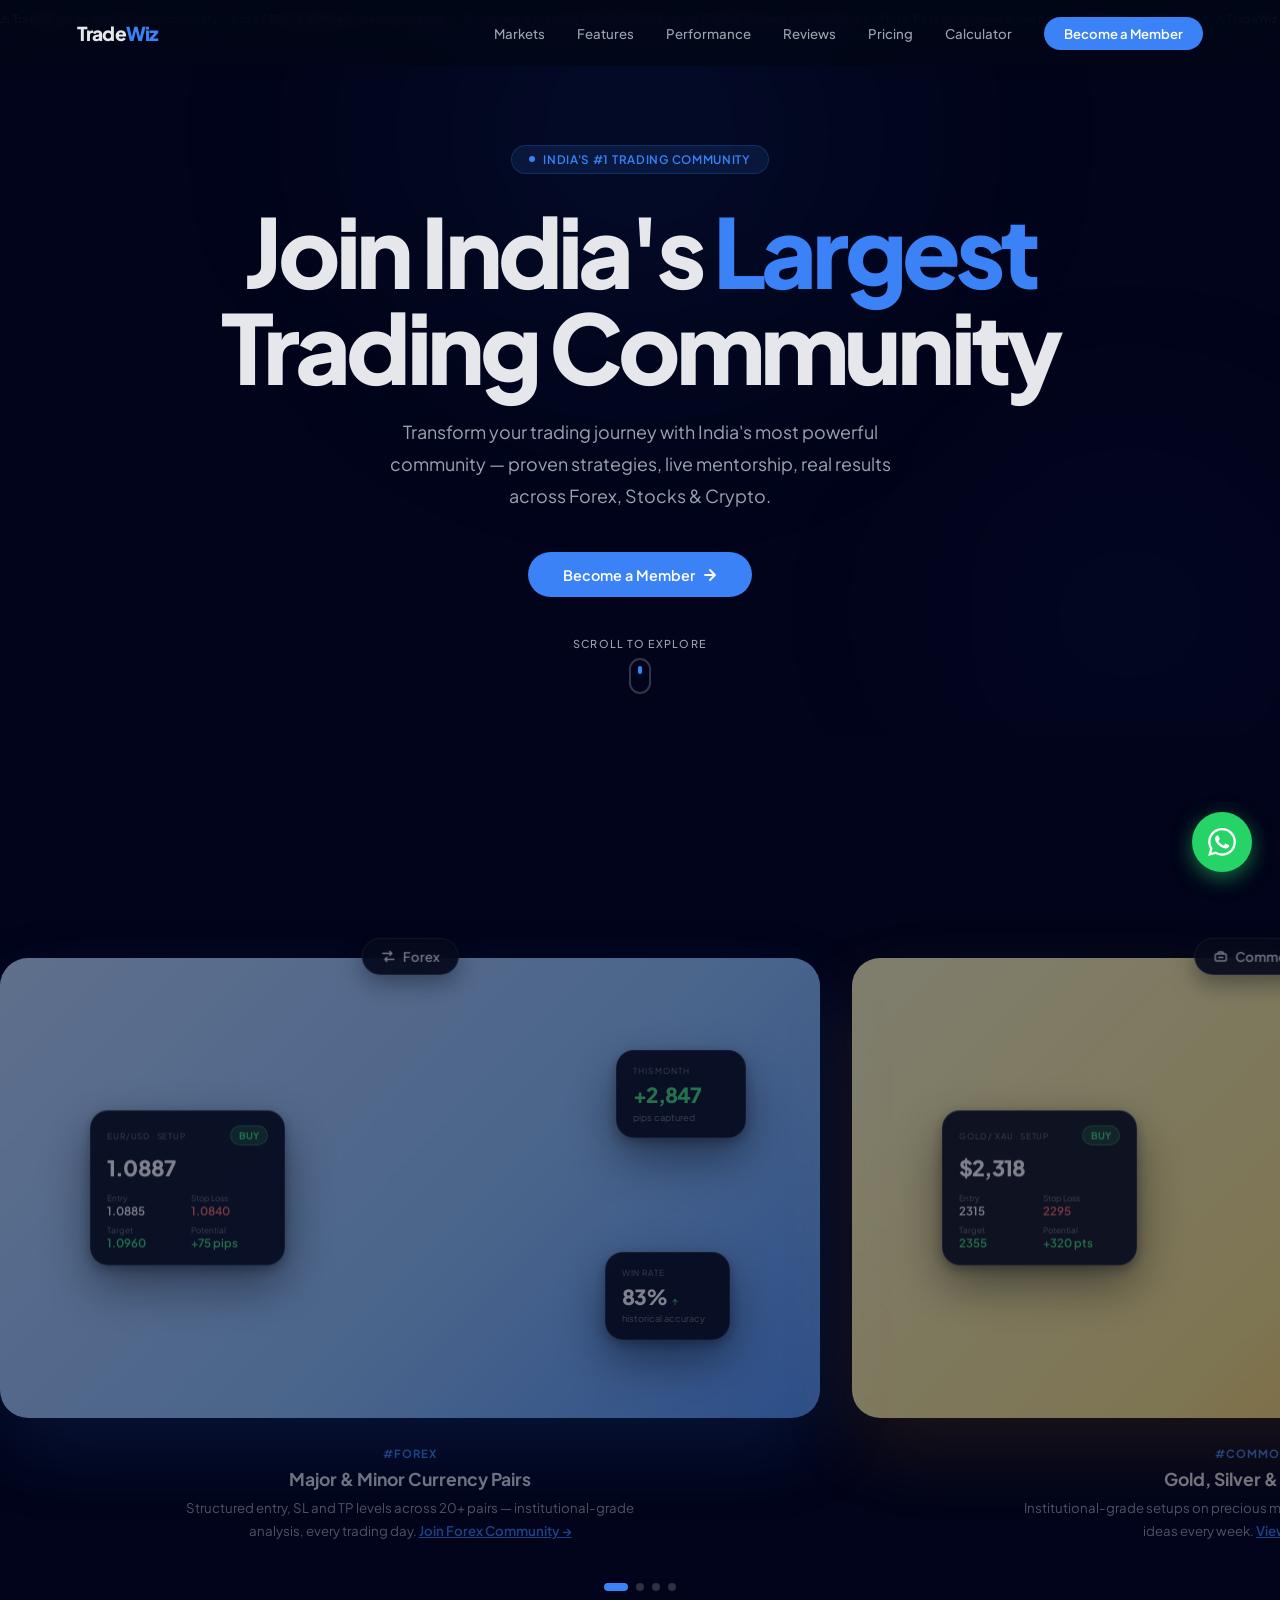
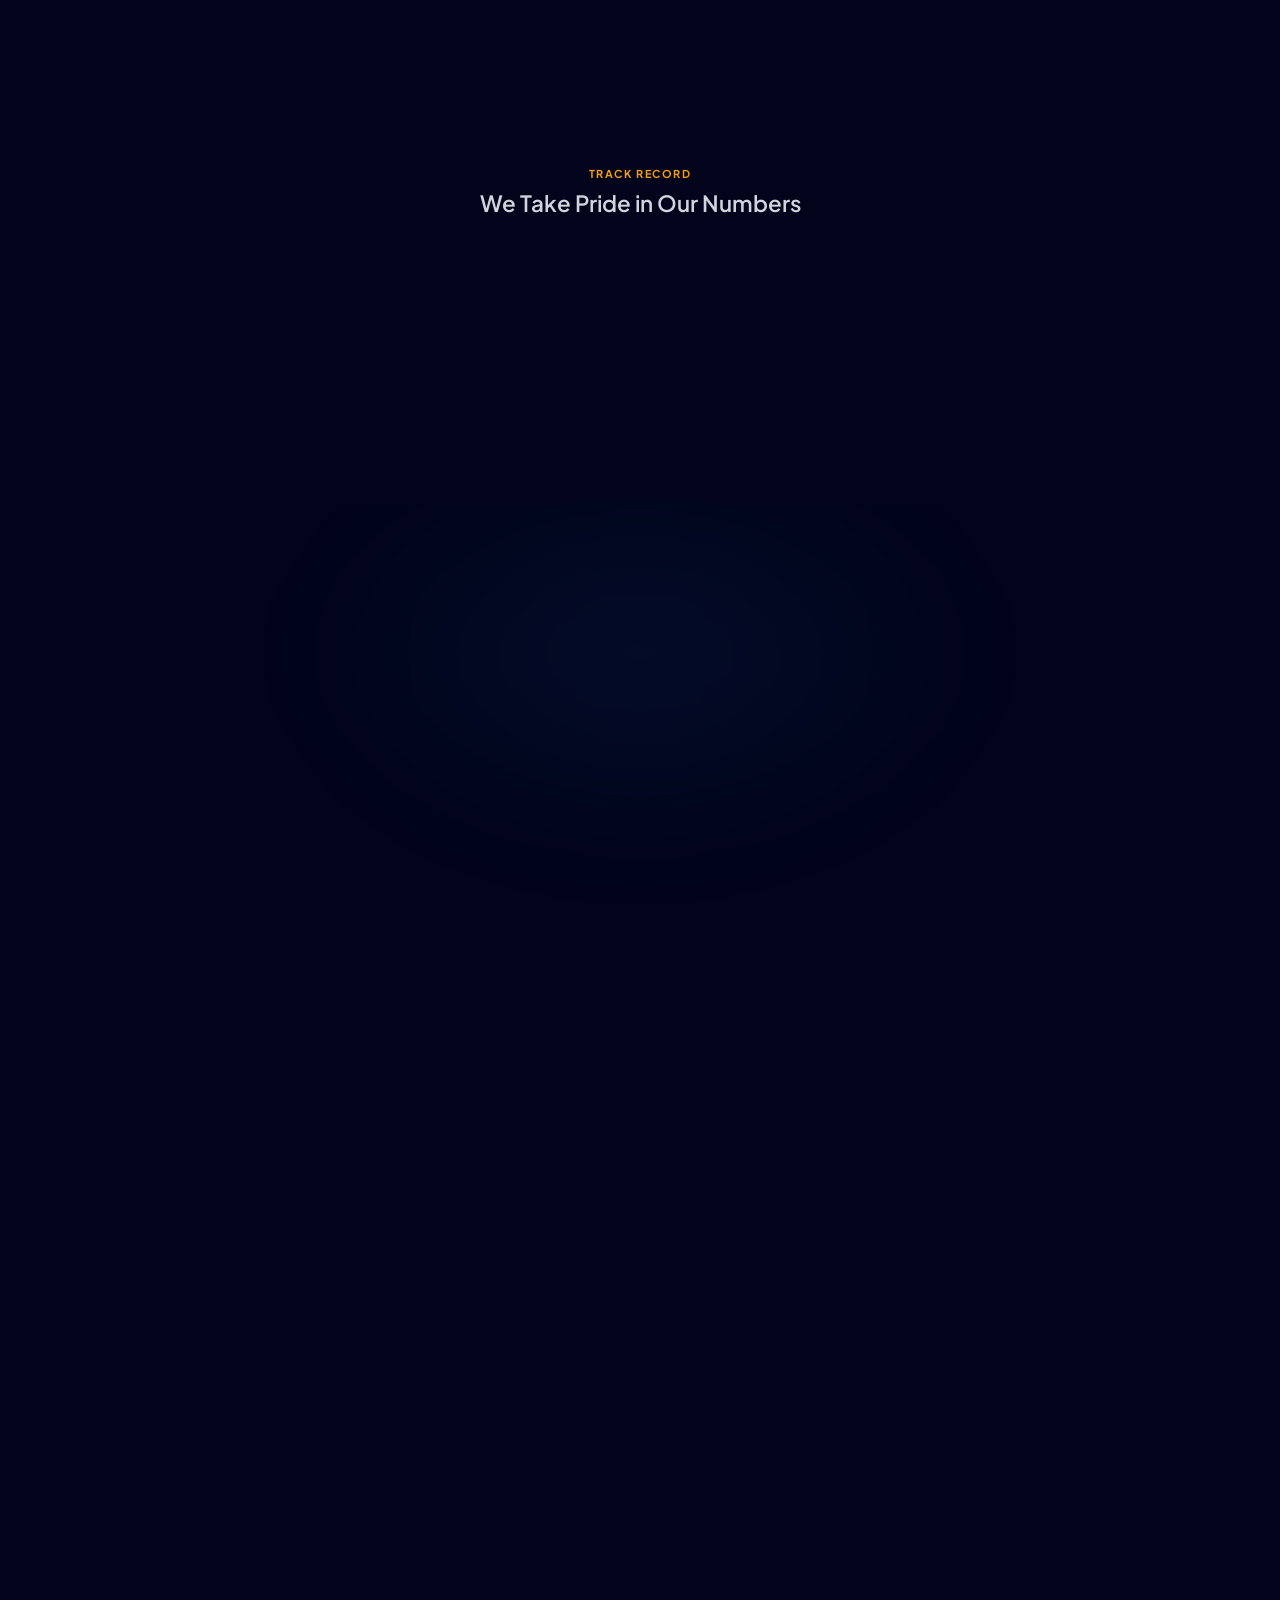
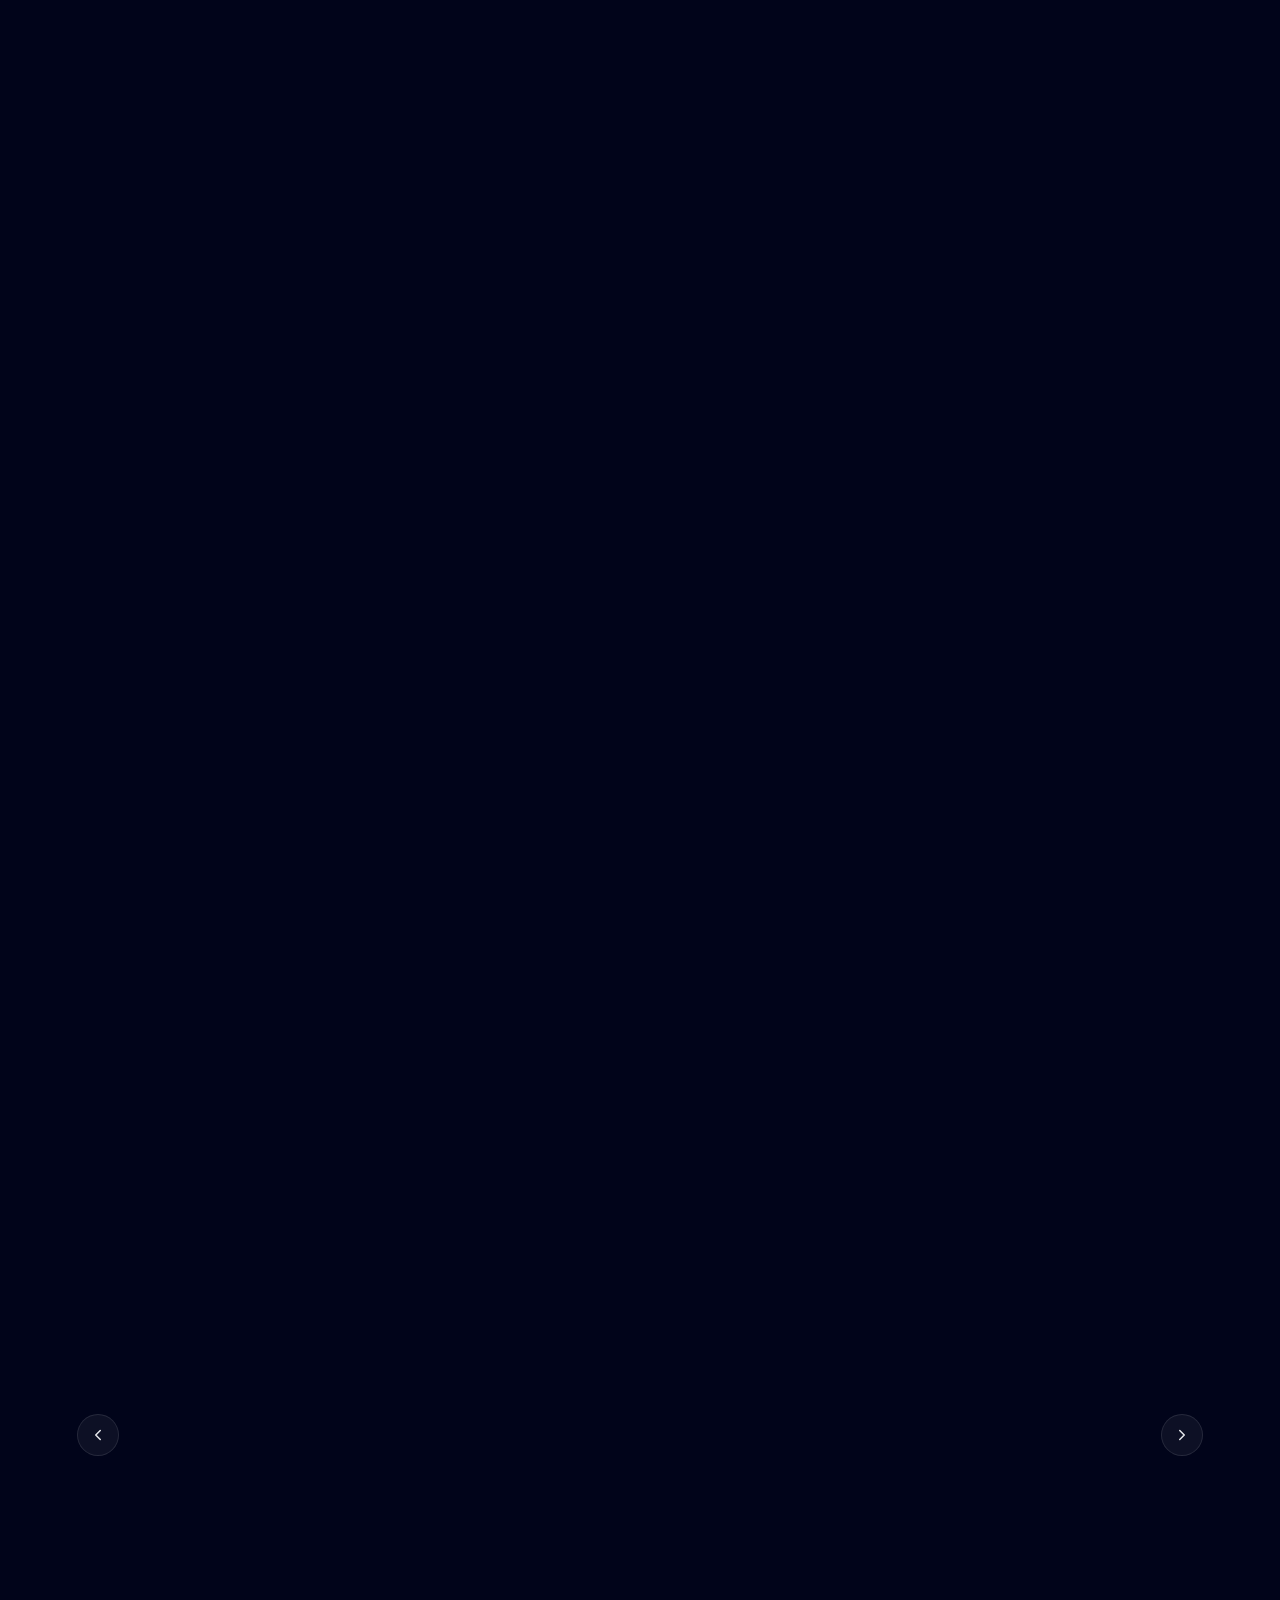
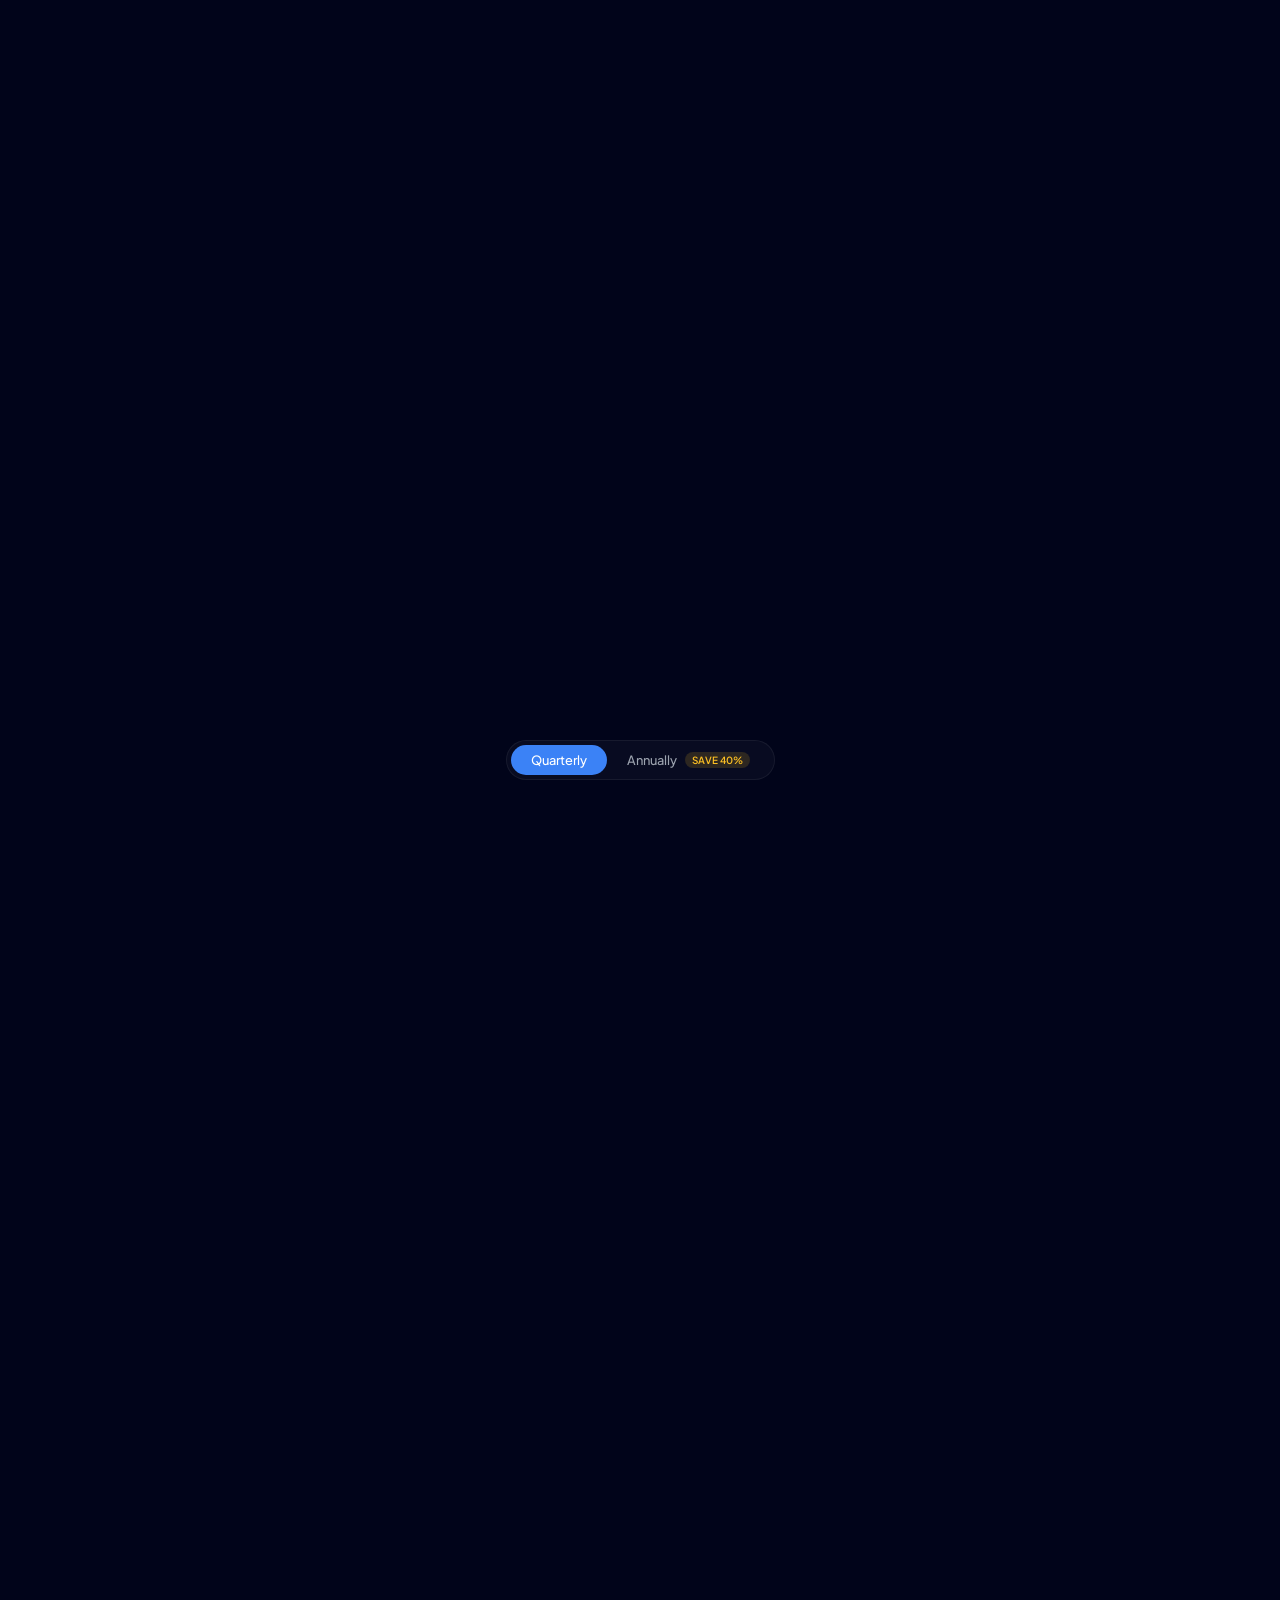
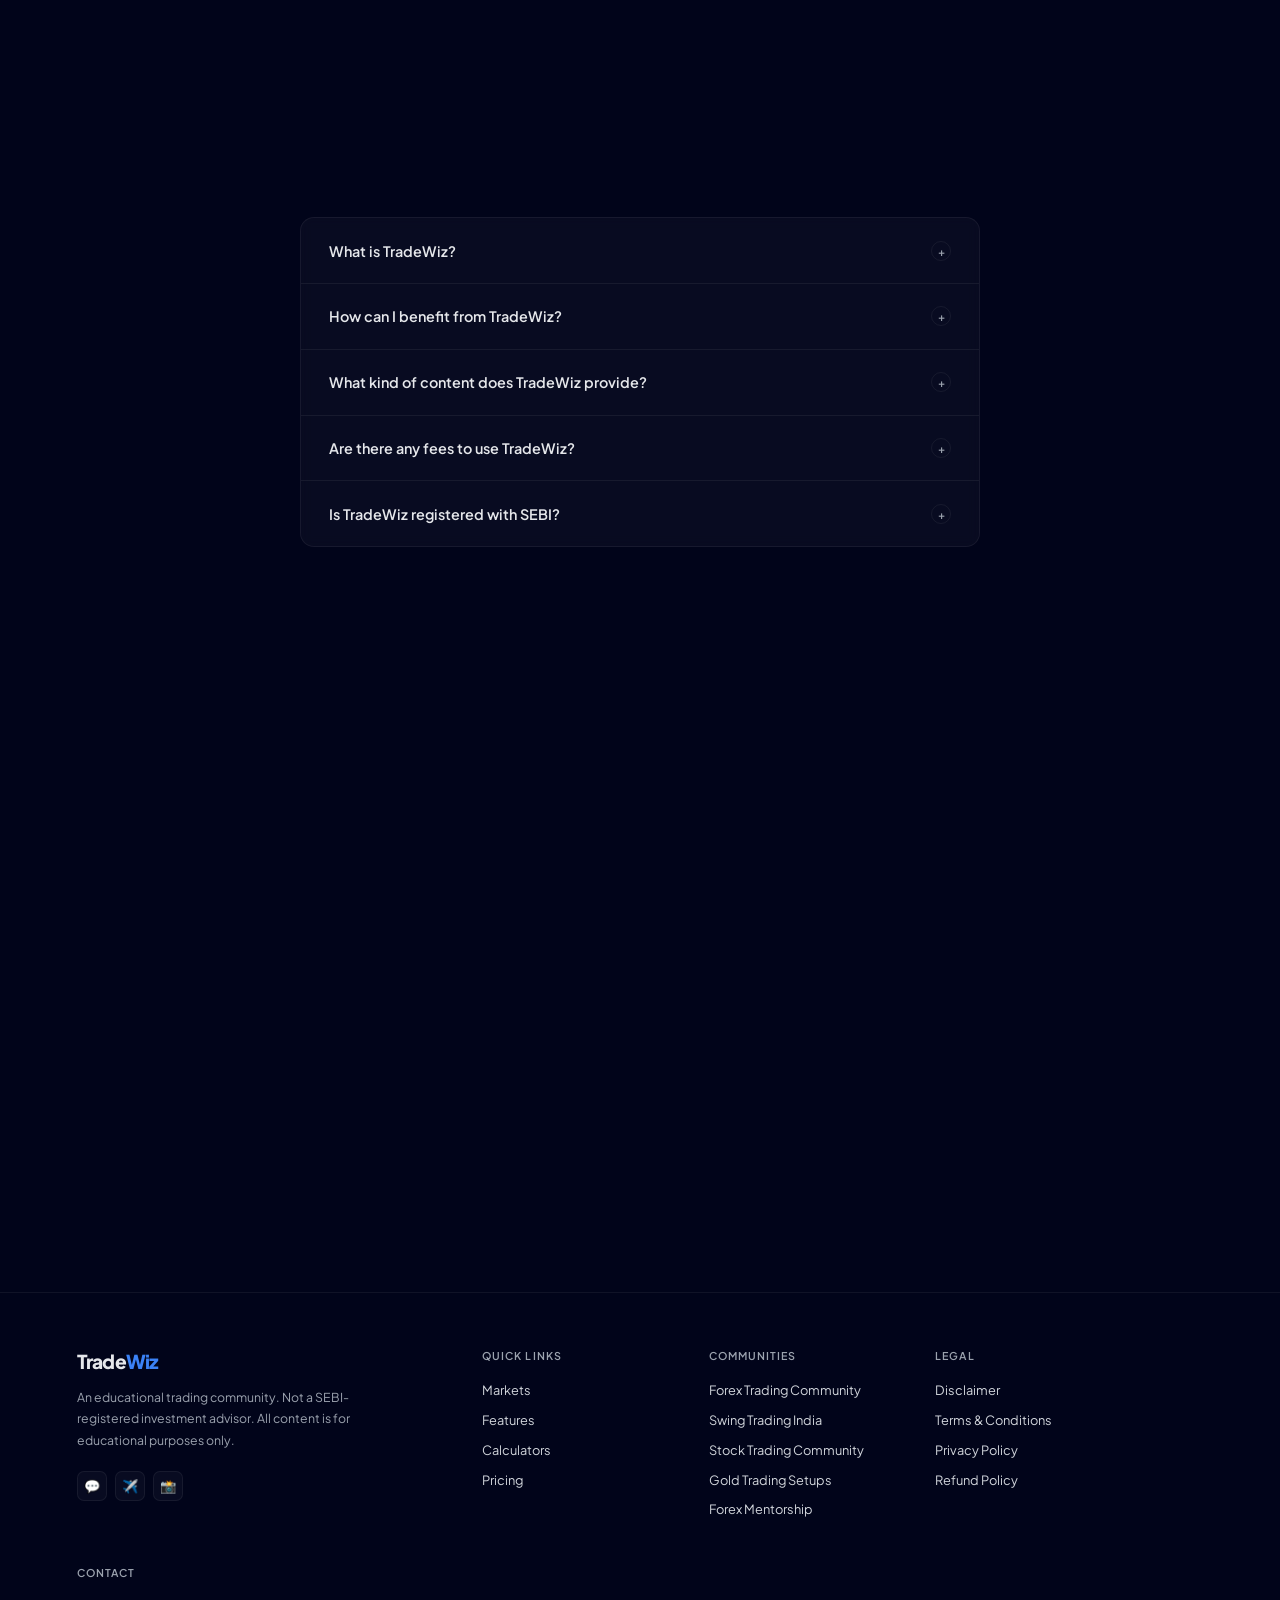
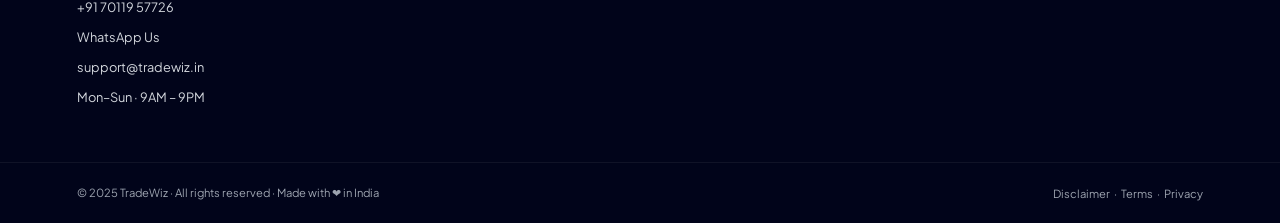
==== index.html @ 71be193e "refactor: modularize CSS/JS assets & implement SEO/GEO AI indexing updates" ====
<!DOCTYPE html>
<html lang="en">

<head>
  <meta charset="UTF-8">
  <link rel="icon" type="image/png" href="/favicon.png">
  <link rel="apple-touch-icon" href="/favicon.png">
  <meta name="viewport" content="width=device-width, initial-scale=1.0">
  <title>TradeWiz | India's Largest Trading Community</title>
  <meta name="description" content="Join 20,000+ traders on TradeWiz — India's #1 educational trading community. Daily setups, live streams & verified performance reports. Start today.">
  <meta name="keywords" content="TradeWiz, India trading community, forex trading India, stock trading community, crypto trading India, trade ideas, live trading sessions, trading mentorship, algo trading India">
  <meta name="robots" content="index, follow">
  <link rel="canonical" href="https://tradewiz.in/">

  <!-- Open Graph / Facebook -->
  <meta property="og:type" content="website">
  <meta property="og:site_name" content="TradeWiz">
  <meta property="og:title" content="TradeWiz | India's Largest Trading Community">
  <meta property="og:description" content="TradeWiz — India's #1 trading community. 20,000+ traders learning Stocks, Forex & Crypto. Daily trade ideas, live sessions & expert mentorship.">
  <meta property="og:image" content="https://tradewiz.in/og-image.png">
  <meta property="og:image:width" content="1200">
  <meta property="og:image:height" content="630">
  <meta property="og:url" content="https://tradewiz.in/">

  <!-- Twitter -->
  <meta name="twitter:card" content="summary_large_image">
  <meta name="twitter:site" content="@tradewiz_in">
  <meta name="twitter:title" content="TradeWiz | India's Largest Trading Community">
  <meta name="twitter:description" content="TradeWiz — India's #1 trading community. 20,000+ traders learning Stocks, Forex & Crypto. Daily trade ideas, live sessions & expert mentorship.">
  <meta name="twitter:image" content="https://tradewiz.in/og-image.png">
  <link rel="preconnect" href="https://fonts.googleapis.com">
  <link href="https://fonts.googleapis.com/css2?family=Plus+Jakarta+Sans:wght@300;400;500;600;700;800&display=swap"
    rel="stylesheet">
  <link rel="stylesheet" href="assets/css/main.css">
  
  <!-- WebSite Schema with Sitelinks Searchbox -->
  <script type="application/ld+json">
  {
    "@context": "https://schema.org",
    "@type": "WebSite",
    "name": "TradeWiz",
    "url": "https://tradewiz.in",
    "description": "India's #1 trading community. 20,000+ traders learning Stocks, Forex & Crypto.",
    "potentialAction": {
      "@type": "SearchAction",
      "target": {
        "@type": "EntryPoint",
        "urlTemplate": "https://tradewiz.in/?q={search_term_string}"
      },
      "query-input": "required name=search_term_string"
    }
  }
  </script>

  <!-- Organization Schema -->
  <script type="application/ld+json">
  {
    "@context": "https://schema.org",
    "@type": "Organization",
    "name": "TradeWiz",
    "url": "https://tradewiz.in",
    "logo": "https://tradewiz.in/favicon.png",
    "description": "India's #1 educational trading community with 20,000+ active traders across Stocks, Forex, and Crypto markets.",
    "foundingDate": "2022",
    "areaServed": "IN",
    "contactPoint": {
      "@type": "ContactPoint",
      "contactType": "customer support",
      "availableLanguage": ["English", "Hindi"],
      "url": "https://wa.me/917011957726"
    },
    "sameAs": [
      "https://instagram.com/tradewiz_in",
      "https://t.me/tradewiz",
      "https://youtube.com/@tradewiz"
    ]
  }
  </script>

  <!-- FAQ Schema -->
  <script type="application/ld+json">
  {
    "@context": "https://schema.org",
    "@type": "FAQPage",
    "mainEntity": [{
      "@type": "Question",
      "name": "What is TradeWiz?",
      "acceptedAnswer": {
        "@type": "Answer",
        "text": "TradeWiz is India's #1 educational trading community with 20,000+ active traders across Stocks, Forex, and Crypto markets. We are not a SEBI-registered investment advisor — all content is purely educational."
      }
    }, {
      "@type": "Question",
      "name": "How can I benefit from TradeWiz?",
      "acceptedAnswer": {
        "@type": "Answer",
        "text": "You get daily trade ideas, weekly market reviews, monthly webinars, live Q&A sessions, risk management training, and a community of thousands of traders to learn from and collaborate with."
      }
    }, {
      "@type": "Question",
      "name": "What kind of content does TradeWiz provide?",
      "acceptedAnswer": {
        "@type": "Answer",
        "text": "We provide trade ideas with detailed entry/exit levels, video lessons, chart analysis, scanning techniques, curated watchlists, live monthly Q&As, and transparent monthly performance reports."
      }
    }, {
      "@type": "Question",
      "name": "Are there any fees to use TradeWiz?",
      "acceptedAnswer": {
        "@type": "Answer",
        "text": "Yes, TradeWiz is a paid membership. Plans start at ₹4,999/quarter for Stocks, ₹6,499/quarter for Forex, and ₹9,999/quarter for Crypto. Annual plans offer up to 40% savings."
      }
    }, {
      "@type": "Question",
      "name": "Is TradeWiz registered with SEBI?",
      "acceptedAnswer": {
        "@type": "Answer",
        "text": "No. TradeWiz is purely an educational trading community. We do not provide investment advice. All trade ideas are for learning and educational purposes only. Please consult a registered financial advisor before investing."
      }
    }]
  }
  </script>
</head>

<body>

  <!-- TICKER -->
  <div class="ticker">
    <span class="ticker-inner">⚠ TradeWiz is an educational community — not a SEBI-registered investment advisor. All
      content is for educational purposes only. Trading involves substantial risk of loss. Past performance does not
      guarantee future results. &nbsp;&nbsp;&nbsp;&nbsp; ⚠ TradeWiz is an educational community — not a SEBI-registered
      investment advisor. All content is for educational purposes only. &nbsp;&nbsp;&nbsp;&nbsp;</span>
  </div>

  <!-- NAV -->
  <nav id="mainNav">
    <a href="/" class="nav-logo">Trade<span>Wiz</span></a>
    <ul class="nav-links">
      <li><a href="#we-trade">Markets</a></li>
      <li><a href="#features">Features</a></li>
      <li><a href="#performance">Performance</a></li>
      <li><a href="#testimonials">Reviews</a></li>
      <li><a href="#pricing">Pricing</a></li>
      <li><a href="/calculator">Calculator</a></li>
      <li><a href="#pricing" class="nav-cta">Become a Member</a></li>
    </ul>
    <button class="nav-hamburger" id="hamburger" aria-label="Menu">
      <span></span><span></span><span></span>
    </button>
  </nav>

  <!-- MOBILE OVERLAY NAV -->
  <div class="mobile-nav" id="mobileNav">
    <a href="#we-trade">Markets</a>
    <a href="#features">Features</a>
    <a href="#performance">Performance</a>
    <a href="#testimonials">Reviews</a>
    <a href="#pricing">Pricing</a>
    <a href="/calculator">Calculator</a>
    <a href="#pricing" class="m-cta">Become a Member</a>
  </div>

  <!-- HERO -->
  <section id="hero">
    <div class="hero-grid"></div>
    <div class="hero-radial hr1"></div>
    <div class="hero-radial hr2"></div>
    <div class="hero-particles" id="heroParticles"></div>
    <div class="hero-chip"><span class="chip-dot"></span>India's #1 Trading Community</div>
    <h1 class="hero-title">Join India's <span class="blue">Largest</span><br>Trading Community</h1>
    <p class="hero-sub">Transform your trading journey with India's most powerful community — proven strategies, live
      mentorship, real results across Forex, Stocks &amp; Crypto.</p>
    <div class="hero-btns">
      <a href="#pricing" class="btn-p">Become a Member <svg width="14" height="14" viewBox="0 0 14 14" fill="none">
          <path d="M2 7h10M7 2l5 5-5 5" stroke="currentColor" stroke-width="1.8" stroke-linecap="round"
            stroke-linejoin="round" />
        </svg></a>
    </div>
    <div class="hero-scroll-hint">
      <span>Scroll to explore</span>
      <div class="hero-scroll-mouse">
        <div class="hero-scroll-dot"></div>
      </div>
    </div>
  </section>

  <!-- WE TRADE -->
  <section id="we-trade">
    <div class="wt-header rv">
      <h2 class="wt-title">We <span class="blue">Trade</span></h2>
      <p class="wt-sub">Covering all major global markets — structured setups, risk management, and live community
        support.</p>
    </div>
    <div class="wt-outer" id="wtOuter">
      <div class="wt-track" id="wtTrack">

        <!-- ── Forex ── -->
        <div class="wt-slide rv" id="wts0">
          <div class="wt-card wt-card-forex">
            <div class="wt-pill"><svg width="15" height="15" viewBox="0 0 15 15" fill="none">
                <path d="M2 4.5h9M9 2.5l2 2-2 2M13 10.5H4M6 8.5l-2 2 2 2" stroke="currentColor" stroke-width="1.5"
                  stroke-linecap="round" stroke-linejoin="round" />
              </svg> Forex</div>
            <div class="wt-widget wt-wa" style="left:11%;top:50%;transform:translateY(-50%);width:195px;">
              <div style="display:flex;align-items:center;justify-content:space-between;margin-bottom:0.55rem;">
                <div class="wt-wlabel" style="margin:0;">EUR/USD · SETUP</div>
                <div class="wt-wbadge buy">BUY</div>
              </div>
              <div style="font-size:1.35rem;font-weight:800;color:#fff;letter-spacing:-0.04em;margin-bottom:0.65rem;">
                1.0887</div>
              <div class="wt-wgrid">
                <div>
                  <div class="wt-wk">Entry</div>
                  <div class="wt-wv" style="color:#fff;">1.0885</div>
                </div>
                <div>
                  <div class="wt-wk">Stop Loss</div>
                  <div class="wt-wv" style="color:#F87171;">1.0840</div>
                </div>
                <div>
                  <div class="wt-wk">Target</div>
                  <div class="wt-wv" style="color:#4ADE80;">1.0960</div>
                </div>
                <div>
                  <div class="wt-wk">Potential</div>
                  <div class="wt-wv" style="color:#4ADE80;">+75 pips</div>
                </div>
              </div>
            </div>
            <div class="wt-widget wt-wb" style="right:9%;top:20%;min-width:130px;">
              <div class="wt-wlabel">This Month</div>
              <div class="wt-wval" style="color:#4ADE80;">+2,847</div>
              <div class="wt-wsub">pips captured</div>
            </div>
            <div class="wt-widget wt-wc" style="right:11%;bottom:17%;min-width:125px;">
              <div class="wt-wlabel">Win Rate</div>
              <div style="display:flex;align-items:baseline;gap:0.3rem;">
                <div class="wt-wval">83%</div><span style="font-size:0.6rem;color:#4ADE80;">↑</span>
              </div>
              <div class="wt-wsub">historical accuracy</div>
            </div>
          </div>
          <div class="wt-slide-info">
            <div class="wt-slide-tag">#Forex</div>
            <h3><a href="/forex-trading-community" style="color:inherit;text-decoration:none;">Major &amp; Minor Currency Pairs</a></h3>
            <p>Structured entry, SL and TP levels across 20+ pairs — institutional-grade analysis, every trading day. <a href="/forex-trading-community" style="color:#3B82F6;font-weight:600;">Join Forex Community →</a>
            </p>
          </div>
        </div>

        <!-- ── Commodity ── -->
        <div class="wt-slide rv d1" id="wts1">
          <div class="wt-card wt-card-commodity">
            <div class="wt-pill"><svg width="15" height="15" viewBox="0 0 15 15" fill="none">
                <rect x="2" y="5" width="11" height="7" rx="1.5" stroke="currentColor" stroke-width="1.5" />
                <path d="M5 5V4a1 1 0 011-1h3a1 1 0 011 1v1M5.5 8.5h4" stroke="currentColor" stroke-width="1.5"
                  stroke-linecap="round" />
              </svg> Commodity</div>
            <div class="wt-widget wt-wa" style="left:11%;top:50%;transform:translateY(-50%);width:195px;">
              <div style="display:flex;align-items:center;justify-content:space-between;margin-bottom:0.55rem;">
                <div class="wt-wlabel" style="margin:0;">GOLD / XAU · SETUP</div>
                <div class="wt-wbadge buy">BUY</div>
              </div>
              <div style="font-size:1.35rem;font-weight:800;color:#fff;letter-spacing:-0.04em;margin-bottom:0.65rem;">
                $2,318</div>
              <div class="wt-wgrid">
                <div>
                  <div class="wt-wk">Entry</div>
                  <div class="wt-wv" style="color:#fff;">2315</div>
                </div>
                <div>
                  <div class="wt-wk">Stop Loss</div>
                  <div class="wt-wv" style="color:#F87171;">2295</div>
                </div>
                <div>
                  <div class="wt-wk">Target</div>
                  <div class="wt-wv" style="color:#4ADE80;">2355</div>
                </div>
                <div>
                  <div class="wt-wk">Potential</div>
                  <div class="wt-wv" style="color:#4ADE80;">+320 pts</div>
                </div>
              </div>
            </div>
            <div class="wt-widget wt-wb" style="right:9%;top:20%;min-width:130px;">
              <div class="wt-wlabel">Silver / XAG</div>
              <div class="wt-wval">$27.40</div>
              <div style="font-size:0.62rem;font-weight:600;color:#4ADE80;margin-top:0.25rem;">+1.8% today</div>
            </div>
            <div class="wt-widget wt-wc" style="right:11%;bottom:17%;min-width:125px;">
              <div class="wt-wlabel">This Month</div>
              <div class="wt-wval" style="color:#F59E0B;">+1,240</div>
              <div class="wt-wsub">points across setups</div>
            </div>
          </div>
          <div class="wt-slide-info">
            <div class="wt-slide-tag">#Commodity</div>
            <h3><a href="/gold-trading-setups" style="color:inherit;text-decoration:none;">Gold, Silver &amp; Crude Oil</a></h3>
            <p>Institutional-grade setups on precious metals and crude oil — 15+ structured ideas every week. <a href="/gold-trading-setups" style="color:#3B82F6;font-weight:600;">View Gold Setups →</a></p>
          </div>
        </div>

        <!-- ── Crypto ── -->
        <div class="wt-slide rv d2" id="wts2">
          <div class="wt-card wt-card-crypto">
            <div class="wt-pill"><svg width="15" height="15" viewBox="0 0 15 15" fill="none">
                <path d="M5.5 2.5h4a2 2 0 010 4H5.5m0-4v4m0 0H10a2 2 0 010 4H5.5m0-4v4m-1-8v9" stroke="currentColor"
                  stroke-width="1.5" stroke-linecap="round" stroke-linejoin="round" />
              </svg> Crypto</div>
            <div class="wt-widget wt-wa" style="left:11%;top:50%;transform:translateY(-50%);width:195px;">
              <div style="display:flex;align-items:center;justify-content:space-between;margin-bottom:0.55rem;">
                <div class="wt-wlabel" style="margin:0;">BTC/USDT · LONG</div>
                <div class="wt-wbadge buy">LONG</div>
              </div>
              <div style="font-size:1.35rem;font-weight:800;color:#fff;letter-spacing:-0.04em;margin-bottom:0.65rem;">
                $62,400</div>
              <div class="wt-wgrid">
                <div>
                  <div class="wt-wk">Entry</div>
                  <div class="wt-wv" style="color:#fff;">62,200</div>
                </div>
                <div>
                  <div class="wt-wk">Stop Loss</div>
                  <div class="wt-wv" style="color:#F87171;">60,800</div>
                </div>
                <div>
                  <div class="wt-wk">Target</div>
                  <div class="wt-wv" style="color:#4ADE80;">67,000</div>
                </div>
                <div>
                  <div class="wt-wk">Potential</div>
                  <div class="wt-wv" style="color:#4ADE80;">+8.4%</div>
                </div>
              </div>
            </div>
            <div class="wt-widget wt-wb" style="right:9%;top:20%;min-width:130px;">
              <div class="wt-wlabel">ETH/USDT</div>
              <div class="wt-wval">$3,280</div>
              <div style="font-size:0.62rem;font-weight:600;color:#4ADE80;margin-top:0.25rem;">+4.1% today</div>
            </div>
            <div class="wt-widget wt-wc" style="right:11%;bottom:17%;min-width:130px;">
              <div class="wt-wlabel">Market Sentiment</div>
              <div style="display:flex;align-items:center;gap:0.4rem;margin-top:0.15rem;">
                <div
                  style="width:7px;height:7px;border-radius:50%;background:#4ADE80;animation:blink 1.5s infinite;flex-shrink:0;">
                </div>
                <div style="font-size:0.82rem;font-weight:700;color:#4ADE80;">BULLISH</div>
              </div>
              <div class="wt-wsub" style="margin-top:0.3rem;">Weekly watchlist active</div>
            </div>
          </div>
          <div class="wt-slide-info">
            <div class="wt-slide-tag">#Crypto</div>
            <h3>Bitcoin, Ethereum &amp; Altcoins</h3>
            <p>BTC, ETH &amp; altcoin setups with weekly watchlists, market cycles, and on-chain sentiment analysis.</p>
          </div>
        </div>

        <!-- ── Stocks ── -->
        <div class="wt-slide rv d3" id="wts3">
          <div class="wt-card wt-card-stocks">
            <div class="wt-pill"><svg width="15" height="15" viewBox="0 0 15 15" fill="none">
                <rect x="2" y="7" width="2.5" height="5.5" rx="0.5" stroke="currentColor" stroke-width="1.5" />
                <rect x="6.25" y="4.5" width="2.5" height="8" rx="0.5" stroke="currentColor" stroke-width="1.5" />
                <rect x="10.5" y="2" width="2.5" height="10.5" rx="0.5" stroke="currentColor" stroke-width="1.5" />
              </svg> Stocks</div>
            <div class="wt-widget wt-wa" style="left:11%;top:50%;transform:translateY(-50%);width:195px;">
              <div style="display:flex;align-items:center;justify-content:space-between;margin-bottom:0.55rem;">
                <div class="wt-wlabel" style="margin:0;">NIFTY 50 · SWING</div>
                <div class="wt-wbadge buy">BUY</div>
              </div>
              <div style="font-size:1.35rem;font-weight:800;color:#fff;letter-spacing:-0.04em;margin-bottom:0.65rem;">
                22,420</div>
              <div class="wt-wgrid">
                <div>
                  <div class="wt-wk">Entry</div>
                  <div class="wt-wv" style="color:#fff;">22,380</div>
                </div>
                <div>
                  <div class="wt-wk">Stop Loss</div>
                  <div class="wt-wv" style="color:#F87171;">22,100</div>
                </div>
                <div>
                  <div class="wt-wk">Target</div>
                  <div class="wt-wv" style="color:#4ADE80;">23,100</div>
                </div>
                <div>
                  <div class="wt-wk">Potential</div>
                  <div class="wt-wv" style="color:#4ADE80;">+680 pts</div>
                </div>
              </div>
            </div>
            <div class="wt-widget wt-wb" style="right:9%;top:20%;min-width:130px;">
              <div class="wt-wlabel">RELIANCE NSE</div>
              <div class="wt-wval">₹2,845</div>
              <div style="font-size:0.62rem;font-weight:600;color:#4ADE80;margin-top:0.25rem;">+2.3% today</div>
            </div>
            <div class="wt-widget wt-wc" style="right:11%;bottom:17%;min-width:125px;">
              <div class="wt-wlabel">Daily Ideas</div>
              <div class="wt-wval">8+</div>
              <div class="wt-wsub">swing setups per day</div>
            </div>
          </div>
          <div class="wt-slide-info">
            <div class="wt-slide-tag">#Stocks</div>
            <h3><a href="/stock-trading-community" style="color:inherit;text-decoration:none;">Indian &amp; Global Equities</a></h3>
            <p>Swing, breakout, and positional trade ideas across Indian &amp; global equities — every trading day. <a href="/stock-trading-community" style="color:#3B82F6;font-weight:600;">Join Stock Community →</a></p>
          </div>
        </div>

      </div><!-- /wt-track -->
    </div><!-- /wt-outer -->
    <div class="wt-dots">
      <button class="wt-dot active" data-slide="0"></button>
      <button class="wt-dot" data-slide="1"></button>
      <button class="wt-dot" data-slide="2"></button>
      <button class="wt-dot" data-slide="3"></button>
    </div>
  </section>

  <!-- STATS -->
  <section id="stats">
    <span class="stats-eyebrow">Track Record</span>
    <p class="stats-heading">We Take Pride in Our Numbers</p>
    <div class="stats-grid">
      <div class="sitem rv"><span class="snum" data-count="20000" data-k>0</span><span class="slbl">Active
          Traders</span></div>
      <div class="sitem rv d1"><span class="snum" data-count="50000" data-k>0</span><span class="slbl">Trade Ideas
          Shared</span></div>
      <div class="sitem rv d2"><span class="snum" data-count="200" data-suffix="hr+">0</span><span class="slbl">Live
          Sessions</span></div>
      <div class="sitem rv d3"><span class="snum" data-count="4.9" data-suffix="★" data-dec>0</span><span
          class="slbl">User Rating</span></div>
    </div>
  </section>

  <!-- CATCH INSTITUTIONAL -->
  <section id="catch-inst">
    <div class="rv" style="position:relative;z-index:1;text-align:center;max-width:800px;margin:0 auto;">
      <span class="stag">Why TradeWiz</span>
      <h2
        style="font-size:clamp(2.5rem,6vw,5rem);font-weight:900;letter-spacing:-0.05em;line-height:1.0;margin-bottom:1.25rem;">
        Catch Institutional<br><span class="blue">Moves Everyday</span></h2>
      <p
        style="color:var(--muted);font-size:clamp(0.95rem,1.8vw,1.1rem);max-width:540px;margin:0 auto 2.5rem;line-height:1.78;">
        Experience the power of order flow trading with world class trading &amp; investing ecosystem designed to beat
        the market.</p>
      <a href="#pricing" class="btn-p" style="display:inline-flex;">Get Started Today</a>
    </div>
  </section>

  <!-- SPOTLIGHT — Liquide-style feature cards -->
  <section id="spotlight">
    <div class="sheader c rv" style="margin-bottom:3rem;">
      <span class="stag">Everything You Need</span>
      <h2 class="stitle">Tools &amp; insights built for<br><span class="blue">serious traders</span></h2>
    </div>

    <!-- Card 1: Trade Ideas -->
    <div class="liq-card rv">
      <div class="liq-card-body">
        <div class="liq-card-left">
          <div class="liq-label">
            <div class="liq-label-icon">📈</div>
            <span class="liq-label-text">Trade Ideas</span>
          </div>
          <h2 class="liq-h">20+ Setups Every Week,<br><span class="blue">Rain or Shine</span></h2>
          <p class="liq-p">Get complete trade setups with entry, stop-loss and target levels across Forex, Stocks,
            Crypto &amp; Commodity — backed by institutional analysis every single day.</p>
        </div>
        <div class="liq-card-right glow-green">
          <span class="liq-right-label">Updated daily with live signals</span>
          <div class="mock-float">
            <div class="mock-white" style="position:relative;">
              <div class="mock-new-badge">New</div>
              <div class="mock-hd">Live Trade Ideas</div>
              <div class="mock-trade-row">
                <div class="mock-t-left">
                  <div class="mock-dot" style="background:#4ADE80"></div>
                  <div>
                    <div class="mock-t-pair">EUR/USD</div>
                    <div class="mock-t-type">Forex · BUY</div>
                  </div>
                </div>
                <div class="mock-t-pips" style="color:#16A34A">+145 pips</div>
              </div>
              <div class="mock-trade-row">
                <div class="mock-t-left">
                  <div class="mock-dot" style="background:#F59E0B"></div>
                  <div>
                    <div class="mock-t-pair">GOLD / XAU</div>
                    <div class="mock-t-type">Commodity · BUY</div>
                  </div>
                </div>
                <div class="mock-t-pips" style="color:#D97706">+320 pts</div>
              </div>
              <div class="mock-trade-row">
                <div class="mock-t-left">
                  <div class="mock-dot" style="background:#60A5FA"></div>
                  <div>
                    <div class="mock-t-pair">BTC/USDT</div>
                    <div class="mock-t-type">Crypto · LONG</div>
                  </div>
                </div>
                <div class="mock-t-pips" style="color:#2563EB">+8.4%</div>
              </div>
              <div class="mock-trade-row">
                <div class="mock-t-left">
                  <div class="mock-dot" style="background:#4ADE80"></div>
                  <div>
                    <div class="mock-t-pair">RELIANCE</div>
                    <div class="mock-t-type">Stocks · SWING</div>
                  </div>
                </div>
                <div class="mock-t-pips" style="color:#16A34A">+₹38</div>
              </div>
            </div>
          </div>
        </div>
      </div>
      <div class="liq-stats">
        <div class="liq-stat"><span class="liq-stat-n">50K+</span><span class="liq-stat-l">Trade Ideas Shared</span>
        </div>
        <div class="liq-divider"></div>
        <div class="liq-stat"><span class="liq-stat-n">20K+</span><span class="liq-stat-l">Active Traders</span></div>
      </div>
    </div>

    <!-- Card 2: Performance -->
    <div class="liq-card rv d1">
      <div class="liq-card-body">
        <div class="liq-card-left">
          <div class="liq-label">
            <div class="liq-label-icon">📊</div>
            <span class="liq-label-text">Performance</span>
          </div>
          <h2 class="liq-h">3500+ Pips Potential<br>Every <span class="blue">Single Month</span></h2>
          <p class="liq-p">Track real, transparent monthly performance data across all markets. No filter, no spin —
            consistent, well-researched setups with results you can verify yourself.</p>
        </div>
        <div class="liq-card-right glow-blue">
          <span class="liq-right-label">Real monthly performance</span>
          <div class="mock-float mock-float-alt" style="position:relative;">
            <div class="mock-white">
              <div class="mock-hd">Monthly Performance — Forex</div>
              <div class="mock-bars" id="spotBars"></div>
              <div class="mock-b-lbls">
                <span class="mock-b-lbl">J</span><span class="mock-b-lbl">F</span><span class="mock-b-lbl">M</span><span
                  class="mock-b-lbl">A</span><span class="mock-b-lbl">M</span><span class="mock-b-lbl">J</span><span
                  class="mock-b-lbl">J</span><span class="mock-b-lbl">A</span><span class="mock-b-lbl">S</span><span
                  class="mock-b-lbl">O</span><span class="mock-b-lbl">N</span><span class="mock-b-lbl">D</span>
              </div>
              <div class="mock-stats-row">
                <div><span class="mock-s-n">3500</span><span class="mock-s-l">Pips/Month</span></div>
                <div><span class="mock-s-n">83%</span><span class="mock-s-l">Win Rate</span></div>
              </div>
            </div>
            <div class="mock-pill mock-pill-green">▲ 3500 Pips</div>
            <div class="mock-pill mock-pill-blue">83% Win Rate</div>
          </div>
        </div>
      </div>
      <div class="liq-stats">
        <div class="liq-stat"><span class="liq-stat-n">3500+</span><span class="liq-stat-l">Pips Monthly
            Potential</span></div>
        <div class="liq-divider"></div>
        <div class="liq-stat"><span class="liq-stat-n">83%</span><span class="liq-stat-l">Historical Win Rate</span>
        </div>
      </div>
    </div>

    <!-- Card 3: Community -->
    <div class="liq-card rv d2">
      <div class="liq-card-body">
        <div class="liq-card-left">
          <div class="liq-label">
            <div class="liq-label-icon">👥</div>
            <span class="liq-label-text">Community</span>
          </div>
          <h2 class="liq-h">Trade Live With<br><span class="blue">20,000+ Traders</span></h2>
          <p class="liq-p">Experience community-based trading with live voice streams, real-time channels, daily
            watchlists &amp; direct access to India's most active trading community.</p>
        </div>
        <div class="liq-card-right glow-purple">
          <span class="liq-right-label">Active community channels</span>
          <div class="mock-float">
            <div class="mock-white">
              <div class="mock-hd">Community Channels</div>
              <div class="mock-ch-row">
                <div class="mock-ch-tag"># forex-trade-ideas</div>
                <div class="mock-ch-content">🟢 <strong>EUR/USD BUY</strong> @ 1.0885 · Target 1.0960</div>
              </div>
              <div class="mock-ch-row">
                <div class="mock-ch-tag"># gold-setups</div>
                <div class="mock-ch-content">🟡 <strong>GOLD BUY</strong> @ 2318 · Target 2355</div>
              </div>
              <div class="mock-ch-row">
                <div class="mock-ch-tag"># crypto-watchlist</div>
                <div class="mock-ch-content">🔵 <strong>BTC LONG</strong> @ 62,400 · Target 67,000</div>
              </div>
              <div class="mock-ch-row">
                <div class="mock-ch-tag"># swing-trades</div>
                <div class="mock-ch-content">🟢 <strong>RELIANCE</strong> @ ₹2,810 · Target ₹2,920</div>
              </div>
            </div>
          </div>
        </div>
      </div>
      <div class="liq-stats">
        <div class="liq-stat"><span class="liq-stat-n">20K+</span><span class="liq-stat-l">Active Members</span></div>
        <div class="liq-divider"></div>
        <div class="liq-stat"><span class="liq-stat-n">200hr+</span><span class="liq-stat-l">Webinars &amp;
            Sessions</span></div>
      </div>
    </div>

    <!-- Card 4: Education -->
    <div class="liq-card rv d3">
      <div class="liq-card-body">
        <div class="liq-card-left">
          <div class="liq-label">
            <div class="liq-label-icon">🎬</div>
            <span class="liq-label-text">Education</span>
          </div>
          <h2 class="liq-h">Research Powered by<br><span class="blue">Institutional Expertise</span></h2>
          <p class="liq-p">Step-by-step video lessons, live monthly Q&As, and chart analysis walkthroughs with India's
            most experienced traders — available on demand.</p>
        </div>
        <div class="liq-card-right glow-amber">
          <span class="liq-right-label">Precise buy/sell recommendations</span>
          <div class="mock-float">
            <div class="mock-white">
              <div class="mock-webinar-card">
                <div class="mock-live">
                  <div class="mock-live-dot"></div>LIVE SESSION
                </div>
                <div class="mock-webinar-t">NFP Trading Masterclass<br>with Institutional Flow</div>
                <div class="mock-webinar-s">Advanced Forex · Expert Level</div>
                <div class="mock-progress-bar">
                  <div class="mock-progress-fill"></div>
                </div>
              </div>
              <div class="mock-session-stats">
                <div style="font-size:0.65rem;color:#6B7280;font-weight:500;">👁 1,240 watching</div>
                <div style="font-size:0.65rem;color:#F59E0B;font-weight:700;">⭐ 4.9</div>
              </div>
              <div class="mock-hd" style="margin-top:0.75rem;">Upcoming Sessions</div>
              <div style="font-size:0.67rem;color:#374151;padding:0.3rem 0;border-bottom:1px solid rgba(0,0,0,0.05);">📅
                Market Open Analysis · Mon 9AM</div>
              <div style="font-size:0.67rem;color:#374151;padding:0.3rem 0;">📅 CPI Event Trading · Wed 6PM</div>
            </div>
          </div>
        </div>
      </div>
      <div class="liq-stats">
        <div class="liq-stat"><span class="liq-stat-n">4.9★</span><span class="liq-stat-l">User Rating</span></div>
        <div class="liq-divider"></div>
        <div class="liq-stat"><span class="liq-stat-n">200+</span><span class="liq-stat-l">Educational Sessions</span>
        </div>
      </div>
    </div>
  </section>

  <!-- FEATURES -->
  <section id="features">
    <div class="sheader c rv"><span class="stag">Trade Like The Institutions</span>
      <h2 class="stitle">Get ready to level up your <span class="blue">trading game</span></h2>
      <p class="ssub">From strategy to mindset — a complete professional system built for serious traders.</p>
    </div>
    <div class="feat-grid">
      <div class="fcard rv">
        <div class="fi" style="background:#EF4444;"><svg width="24" height="24" viewBox="0 0 24 24" fill="none"
            stroke="currentColor" stroke-width="2" stroke-linecap="round" stroke-linejoin="round">
            <path d="M3 14l4-5 3 3 4-6 3 4" />
            <path d="M17 6v4M17 6h-4" />
          </svg></div>
        <h3>Proven Trading Strategies</h3>
        <p>Access to the same strategies I use to generate asymmetric returns with low risk</p>
      </div>
      <div class="fcard rv d1">
        <div class="fi" style="background:#3B82F6;"><svg width="24" height="24" viewBox="0 0 24 24" fill="none"
            stroke="currentColor" stroke-width="2" stroke-linecap="round">
            <circle cx="12" cy="12" r="4" />
            <path
              d="M12 2v2M12 20v2M2 12h2M20 12h2M4.93 4.93l1.41 1.41M17.66 17.66l1.41 1.41M4.93 19.07l1.41-1.41M17.66 6.34l1.41-1.41" />
          </svg></div>
        <h3>Fast-Moving Identification</h3>
        <p>Learn to spot explosive stocks and perfect entry timing</p>
      </div>
      <div class="fcard rv d2">
        <div class="fi" style="background:#A855F7;"><svg width="24" height="24" viewBox="0 0 24 24" fill="none"
            stroke="currentColor" stroke-width="2" stroke-linecap="round" stroke-linejoin="round">
            <rect x="2" y="6" width="20" height="12" rx="2" />
            <path d="M10 10l5 2-5 2z" />
          </svg></div>
        <h3>Video Lessons</h3>
        <p>Step-by-step breakdowns of real trades and execution</p>
      </div>
      <div class="fcard rv">
        <div class="fi" style="background:#F97316;"><svg width="24" height="24" viewBox="0 0 24 24" fill="none"
            stroke="currentColor" stroke-width="2" stroke-linecap="round" stroke-linejoin="round">
            <path
              d="M9 5H7a2 2 0 00-2 2v12a2 2 0 002 2h10a2 2 0 002-2V7a2 2 0 00-2-2h-2M9 5a2 2 0 002 2h2a2 2 0 002-2M9 5a2 2 0 012-2h2a2 2 0 012 2m-3 7h3m-3 4h3m-6-4h.01M9 16h.01" />
          </svg></div>
        <h3>Exclusive Watchlist</h3>
        <p>Get curated updates to stay ahead of the market</p>
      </div>
      <div class="fcard rv d1">
        <div class="fi" style="background:#06B6D4;"><svg width="24" height="24" viewBox="0 0 24 24" fill="none"
            stroke="currentColor" stroke-width="2" stroke-linecap="round" stroke-linejoin="round">
            <circle cx="11" cy="11" r="8" />
            <path d="M21 21l-4.35-4.35" />
          </svg></div>
        <h3>Scanning Techniques</h3>
        <p>Build your personalized watchlist with expert filters</p>
      </div>
      <div class="fcard rv d2">
        <div class="fi" style="background:#EAB308;"><svg width="24" height="24" viewBox="0 0 24 24" fill="none"
            stroke="currentColor" stroke-width="2" stroke-linecap="round" stroke-linejoin="round">
            <path d="M13 2L3 14h9l-1 8 10-12h-9l1-8z" />
          </svg></div>
        <h3><a href="/swing-trading-india" style="color:inherit;text-decoration:none;">Swing Trading</a></h3>
        <p>Master short-term profits while keeping your day job. <a href="/swing-trading-india" style="color:#3B82F6;font-weight:600;">Learn More →</a></p>
      </div>
      <div class="fcard rv">
        <div class="fi" style="background:#22C55E;"><svg width="24" height="24" viewBox="0 0 24 24" fill="none"
            stroke="currentColor" stroke-width="2" stroke-linecap="round" stroke-linejoin="round">
            <path
              d="M21 11.5a8.38 8.38 0 01-.9 3.8 8.5 8.5 0 01-7.6 4.7 8.38 8.38 0 01-3.8-.9L3 21l1.9-5.7a8.38 8.38 0 01-.9-3.8 8.5 8.5 0 014.7-7.6 8.38 8.38 0 013.8-.9h.5a8.48 8.48 0 018 8v.5z" />
          </svg></div>
        <h3>Live Monthly Q&As</h3>
        <p>Get your questions answered in interactive sessions</p>
      </div>
      <div class="fcard rv d1">
        <div class="fi" style="background:#6366F1;"><svg width="24" height="24" viewBox="0 0 24 24" fill="none"
            stroke="currentColor" stroke-width="2" stroke-linecap="round" stroke-linejoin="round">
            <path d="M18 20V10M12 20V4M6 20v-6" />
          </svg></div>
        <h3>Technical Analysis</h3>
        <p>Learn to spot key setups and read charts effectively</p>
      </div>
      <div class="fcard rv d2">
        <div class="fi" style="background:#EC4899;"><svg width="24" height="24" viewBox="0 0 24 24" fill="none"
            stroke="currentColor" stroke-width="2" stroke-linecap="round" stroke-linejoin="round">
            <path
              d="M12 2a5 5 0 0 0-5 5c0 1.5 1 2.5 1 4 0 .5-.5 1-1 1s-1-.5-1-1c0-1.5-1-2.5-1-4a7 7 0 1 1 14 0c0 1.5-1 2.5-1 4 0 .5-.5 1-1 1s-1-.5-1-1c0-1.5 1-2.5 1-4a5 5 0 0 0-5-5Z" />
          </svg></div>
        <h3>Mindset &amp; Discipline</h3>
        <p>Build psychological resilience for long-term success</p>
      </div>
    </div>
  </section>

  <!-- SUPERCHARGE -->
  <section id="supercharge">
    <div class="banner-card rv">
      <div class="banner-card-inner">
        <span class="stag">Become A Super Trader</span>
        <h2
          style="font-size:clamp(2.6rem,6vw,5rem);font-weight:900;letter-spacing:-0.05em;line-height:1.0;margin:0.75rem 0 1.25rem;">
          <span class="blue">Supercharge</span><br>Your Trading
        </h2>
        <p
          style="color:var(--muted);font-size:clamp(0.92rem,1.6vw,1.05rem);max-width:560px;margin:0 auto 2.5rem;line-height:1.8;">
          Experience the world of professional institutional trading at your fingertips, powered by a world-class
          ecosystem of technology, research and education.</p>
        <div style="display:flex;gap:1rem;justify-content:center;flex-wrap:wrap;">
          <a href="#pricing" class="btn-p">Become a Member</a>
          <a href="#features" class="btn-g">Explore Features</a>
        </div>
      </div>
    </div>
  </section>

  <!-- POWER CLUB -->
  <section id="power-club">
    <div class="liq-card rv">
      <div class="liq-card-body">
        <div class="liq-card-left">
          <div class="liq-label">
            <div class="liq-label-icon">🏛️</div>
            <span class="liq-label-text">Why Join TradeWiz</span>
          </div>
          <h2 class="liq-h">India's Most Powerful <span class="blue">Trading &amp; Investing Club</span></h2>
          <p class="liq-p" style="margin-bottom:1.75rem;">Connect, collaborate, and grow with 10,000+ traders and
            investors — all under one roof.</p>
          <ul class="club-check" style="margin-bottom:2rem;">
            <li>
              <div class="cc-icon"><svg width="10" height="8" viewBox="0 0 10 8" fill="none">
                  <path d="M1 4L3.5 6.5L9 1" stroke="#3B82F6" stroke-width="1.5" stroke-linecap="round"
                    stroke-linejoin="round" />
                </svg></div>
              <p>Interact &amp; network with <strong>10,000+ traders &amp; investors</strong> across the country.</p>
            </li>
            <li>
              <div class="cc-icon"><svg width="10" height="8" viewBox="0 0 10 8" fill="none">
                  <path d="M1 4L3.5 6.5L9 1" stroke="#3B82F6" stroke-width="1.5" stroke-linecap="round"
                    stroke-linejoin="round" />
                </svg></div>
              <p>Experience the power of <strong>community based trading</strong>, unlocking new secrets of the markets.
              </p>
            </li>
            <li>
              <div class="cc-icon"><svg width="10" height="8" viewBox="0 0 10 8" fill="none">
                  <path d="M1 4L3.5 6.5L9 1" stroke="#3B82F6" stroke-width="1.5" stroke-linecap="round"
                    stroke-linejoin="round" />
                </svg></div>
              <p>Learn from <strong>India's top traders and investors</strong> with years of market experience.</p>
            </li>
            <li>
              <div class="cc-icon"><svg width="10" height="8" viewBox="0 0 10 8" fill="none">
                  <path d="M1 4L3.5 6.5L9 1" stroke="#3B82F6" stroke-width="1.5" stroke-linecap="round"
                    stroke-linejoin="round" />
                </svg></div>
              <p>Get access to our exclusive <strong>voice and video chat stream</strong> where we trade LIVE everyday.
              </p>
            </li>
            <li>
              <div class="cc-icon"><svg width="10" height="8" viewBox="0 0 10 8" fill="none">
                  <path d="M1 4L3.5 6.5L9 1" stroke="#3B82F6" stroke-width="1.5" stroke-linecap="round"
                    stroke-linejoin="round" />
                </svg></div>
              <p>Attend <strong>meetups, conferences and workshops</strong> happening across India.</p>
            </li>
          </ul>
          <a href="#pricing" class="btn-p" style="align-self:flex-start;">Join Now</a>
        </div>
        <div class="liq-card-right glow-purple">
          <span class="liq-right-label">Live community channels</span>
          <div class="mock-float" style="width:100%;max-width:320px;">
            <div class="mock-white">
              <div class="mock-hd">Community Channels</div>
              <div class="mock-ch-row">
                <div class="mock-ch-tag"># forex-trade-ideas</div>
                <div class="mock-ch-content">🟢 <strong style="color:#111827;">EUR/USD BUY</strong> @ 1.0885 · Target
                  1.0960 · SL 1.0840</div>
              </div>
              <div class="mock-ch-row">
                <div class="mock-ch-tag"># gold-setups</div>
                <div class="mock-ch-content">🟡 <strong style="color:#111827;">GOLD BUY</strong> @ 2318 · Target 2355 ·
                  SL 2295</div>
              </div>
              <div class="mock-ch-row">
                <div class="mock-ch-tag"># crypto-watchlist</div>
                <div class="mock-ch-content">🔵 <strong style="color:#111827;">BTC LONG</strong> @ 62,400 · Target
                  67,000 · SL 60,800</div>
              </div>
              <div class="mock-ch-row">
                <div class="mock-ch-tag"># swing-trades</div>
                <div class="mock-ch-content">🟢 <strong style="color:#111827;">RELIANCE SWING</strong> @ ₹2,810 · Target
                  ₹2,920 · SL ₹2,760</div>
              </div>
              <div
                style="margin-top:0.75rem;padding:0.55rem 0.75rem;background:rgba(59,130,246,0.07);border:1px solid rgba(59,130,246,0.15);border-radius:8px;font-size:0.62rem;color:#6B7280;line-height:1.55;">
                ⚠ For educational discussion only. Not investment advice.</div>
            </div>
          </div>
        </div>
      </div>
      <div class="liq-stats">
        <div class="liq-stat"><span class="liq-stat-n">10K+</span><span class="liq-stat-l">Traders &amp;
            Investors</span></div>
        <div class="liq-divider"></div>
        <div class="liq-stat"><span class="liq-stat-n">200hr+</span><span class="liq-stat-l">Live Sessions</span></div>
      </div>
    </div>
  </section>

  <!-- PERFORMANCE -->
  <section id="performance">
    <div class="liq-card rv">
      <div class="liq-card-body">
        <div class="liq-card-left">
          <div class="liq-label">
            <div class="liq-label-icon">📊</div>
            <span class="liq-label-text">Transparent Results</span>
          </div>
          <h2 class="liq-h">Monthly <span class="blue">Performance</span> Reports</h2>
          <p class="liq-p" style="margin-bottom:2rem;">Real results, no filters. Select your market and month to explore
            our verified performance data.</p>
          <p class="sel-label">Step 1 — Select Year</p>
          <div class="mkt-sel" style="margin-bottom:1.25rem;">
            <button class="ybtn mbtn" data-y="2023">2023</button>
            <button class="ybtn mbtn" data-y="2024">2024</button>
            <button class="ybtn mbtn active" data-y="2025">2025</button>
            <button class="ybtn mbtn" data-y="2026">2026</button>
          </div>
          <p class="sel-label">Step 2 — Select Market</p>
          <div class="mkt-sel">
            <button class="mkbtn mbtn active" data-m="forex">💱 Forex</button>
            <button class="mkbtn mbtn" data-m="stocks">📈 Stocks</button>
            <button class="mkbtn mbtn" data-m="crypto">₿ Crypto</button>
            <button class="mkbtn mbtn" data-m="commodity">🪙 Commodity</button>
          </div>
          <p class="sel-label" style="margin-top:1.25rem;">Step 3 — Select Month</p>
          <div class="mon-sel">
            <button class="mobtn active" data-i="0">Jan</button><button class="mobtn" data-i="1">Feb</button><button
              class="mobtn" data-i="2">Mar</button><button class="mobtn" data-i="3">Apr</button><button class="mobtn"
              data-i="4">May</button><button class="mobtn" data-i="5">Jun</button><button class="mobtn"
              data-i="6">Jul</button><button class="mobtn" data-i="7">Aug</button><button class="mobtn"
              data-i="8">Sep</button><button class="mobtn" data-i="9">Oct</button><button class="mobtn"
              data-i="10">Nov</button><button class="mobtn" data-i="11">Dec</button>
          </div>
        </div>
        <div class="liq-card-right glow-blue">
          <span class="liq-right-label">Real monthly performance</span>
          <div class="mock-float-alt" style="position:relative;z-index:2;width:100%;max-width:340px;">
            <div class="perf-card">
              <div class="pc-top"><span class="pc-title" id="perfT">JAN 2025 — FOREX</span><span class="pc-badge"
                  id="perfB">3500 Pips</span></div>
              <div class="ch-wrap2" id="chWrap"></div>
              <div class="ch-lbls" id="chLbls"></div>
              <div class="pc-stats" id="pcStats"></div>
            </div>
          </div>
        </div>
      </div>
      <div class="liq-stats">
        <div class="liq-stat"><span class="liq-stat-n">3500+</span><span class="liq-stat-l">Pips Monthly
            Potential</span></div>
        <div class="liq-divider"></div>
        <div class="liq-stat"><span class="liq-stat-n">83%</span><span class="liq-stat-l">Historical Win Rate</span>
        </div>
      </div>
    </div>
  </section>

  <!-- SUPER TRADER -->
  <section id="super-trader">
    <div class="liq-card rv">
      <div class="liq-card-body">
        <div class="liq-card-left">
          <div class="liq-label">
            <div class="liq-label-icon">🚀</div>
            <span class="liq-label-text">Collaborate &amp; Network</span>
          </div>
          <h2 class="liq-h">Join India's Smartest <span class="blue">Traders &amp; Investors</span></h2>
          <p class="st-p" style="margin-bottom:1.75rem;">We have pioneered community-based trading &amp; investing where
            you trade, learn, and collaborate with 20,000+ traders across India.</p>
          <ul class="st-ul" style="margin-bottom:2.25rem;">
            <li><span class="st-ico">👥</span>Network with the top 1% traders &amp; investors in India</li>
            <li><span class="st-ico">💡</span>Explore new and innovative trading styles</li>
            <li><span class="st-ico">📋</span>Access daily watchlist, screeners and scanners</li>
            <li><span class="st-ico">🏆</span>Interact with industry experts to improve your performance</li>
          </ul>
          <a href="#pricing" class="btn-p" style="align-self:flex-start;">Join Now</a>
        </div>
        <div class="liq-card-right glow-green">
          <span class="liq-right-label">Live trade ideas</span>
          <div class="mock-float" style="width:100%;max-width:320px;">
            <div class="mock-white" style="position:relative;">
              <div class="mock-new-badge">LIVE</div>
              <div class="mock-hd">Trade Ideas · Updated Daily</div>
              <div class="mock-trade-row">
                <div class="mock-t-left">
                  <div class="mock-dot" style="background:#4ADE80"></div>
                  <div>
                    <div class="mock-t-pair">EUR/USD</div>
                    <div class="mock-t-type">Forex · BUY</div>
                  </div>
                </div>
                <div style="text-align:right">
                  <div class="mock-t-pips" style="color:#16A34A;font-size:0.76rem;font-weight:700;">+145 pips</div>
                  <div style="font-size:0.6rem;color:#9CA3AF;">SL: 1.0820</div>
                </div>
              </div>
              <div class="mock-trade-row">
                <div class="mock-t-left">
                  <div class="mock-dot" style="background:#F59E0B"></div>
                  <div>
                    <div class="mock-t-pair">GOLD / XAU</div>
                    <div class="mock-t-type">Commodity · BUY</div>
                  </div>
                </div>
                <div style="text-align:right">
                  <div class="mock-t-pips" style="color:#D97706;font-size:0.76rem;font-weight:700;">+320 pts</div>
                  <div style="font-size:0.6rem;color:#9CA3AF;">SL: 2285</div>
                </div>
              </div>
              <div class="mock-trade-row">
                <div class="mock-t-left">
                  <div class="mock-dot" style="background:#60A5FA"></div>
                  <div>
                    <div class="mock-t-pair">BTC/USDT</div>
                    <div class="mock-t-type">Crypto · LONG</div>
                  </div>
                </div>
                <div style="text-align:right">
                  <div class="mock-t-pips" style="color:#2563EB;font-size:0.76rem;font-weight:700;">+8.4%</div>
                  <div style="font-size:0.6rem;color:#9CA3AF;">SL: 61,200</div>
                </div>
              </div>
              <div class="mock-trade-row">
                <div class="mock-t-left">
                  <div class="mock-dot" style="background:#4ADE80"></div>
                  <div>
                    <div class="mock-t-pair">RELIANCE</div>
                    <div class="mock-t-type">Stocks · SWING</div>
                  </div>
                </div>
                <div style="text-align:right">
                  <div class="mock-t-pips" style="color:#16A34A;font-size:0.76rem;font-weight:700;">+₹38</div>
                  <div style="font-size:0.6rem;color:#9CA3AF;">SL: ₹2,780</div>
                </div>
              </div>
              <div class="mock-trade-row">
                <div class="mock-t-left">
                  <div class="mock-dot" style="background:#60A5FA"></div>
                  <div>
                    <div class="mock-t-pair">GBP/JPY</div>
                    <div class="mock-t-type">Forex · SELL</div>
                  </div>
                </div>
                <div style="text-align:right">
                  <div class="mock-t-pips" style="color:#2563EB;font-size:0.76rem;font-weight:700;">+210 pips</div>
                  <div style="font-size:0.6rem;color:#9CA3AF;">SL: 194.50</div>
                </div>
              </div>
              <div
                style="margin-top:0.75rem;padding:0.5rem 0.7rem;background:rgba(59,130,246,0.07);border:1px solid rgba(59,130,246,0.15);border-radius:8px;font-size:0.6rem;color:#6B7280;line-height:1.5;">
                ⚠ For educational purposes only. Not investment advice.</div>
            </div>
          </div>
        </div>
      </div>
      <div class="liq-stats">
        <div class="liq-stat"><span class="liq-stat-n">20K+</span><span class="liq-stat-l">Active Traders</span></div>
        <div class="liq-divider"></div>
        <div class="liq-stat"><span class="liq-stat-n">50K+</span><span class="liq-stat-l">Trade Ideas Shared</span>
        </div>
      </div>
    </div>
  </section>

  <!-- TESTIMONIALS -->
  <section id="testimonials">
    <div class="sheader c rv"><span class="stag">Success Stories</span>
      <h2 class="stitle">Hear it From Our <span class="blue">Super Traders</span></h2>
      <p class="ssub">Real results from real members trading Forex, Gold, Crypto and Stocks with TradeWiz.</p>
    </div>
    <div class="tm-slider-outer">
      <button class="tm-arrow prev" id="tmPrev" aria-label="Previous">
        <svg viewBox="0 0 24 24" fill="none" stroke="currentColor" stroke-width="2" stroke-linecap="round"
          stroke-linejoin="round">
          <polyline points="15 18 9 12 15 6" />
        </svg>
      </button>
      <div class="tm-viewport">
        <div class="tm-track2" id="tmTrack"></div>
      </div>
      <button class="tm-arrow next" id="tmNext" aria-label="Next">
        <svg viewBox="0 0 24 24" fill="none" stroke="currentColor" stroke-width="2" stroke-linecap="round"
          stroke-linejoin="round">
          <polyline points="9 18 15 12 9 6" />
        </svg>
      </button>
    </div>
    <div class="tm-dots2" id="tmDots"></div>
  </section>

  <!-- SOCIAL STRIP -->
  <section id="social-strip">
    <div class="sheader c rv" style="margin-bottom:2.5rem;"><span class="stag">Connect With Us</span>
      <h2 class="stitle">Let's Grow &amp; <span class="blue">Win Together</span></h2>
    </div>
    <div class="sc-grid">
      <div class="sccard rv">
        <div class="sc-ico">📊</div>
        <p>Download the Exness App using our exclusive link for the best trading conditions!</p><a
          href="https://wa.me/917011957726">Register for free</a>
      </div>
      <div class="sccard rv d1">
        <div class="sc-ico">💬</div>
        <p>Reach out to our dedicated team on WhatsApp for registration and support!</p><a
          href="https://wa.me/917011957726">Get in touch</a>
      </div>
      <div class="sccard rv d2">
        <div class="sc-ico">✈️</div>
        <p>Join our Official Telegram channel and stay updated with daily trade ideas!</p><a
          href="https://wa.me/917011957726">Join Now</a>
      </div>
      <div class="sccard rv d3">
        <div class="sc-ico">📸</div>
        <p>Check out our Instagram page for daily Forex content and market insights!</p><a
          href="https://wa.me/917011957726">Check out</a>
      </div>
    </div>
  </section>

  <!-- PRICING -->
  <section id="pricing">
    <div class="sheader c rv"><span class="stag">Choose Your Plan</span>
      <h2 class="stitle">Simple, <span class="blue">transparent</span> pricing</h2>
      <p class="ssub">Join thousands of successful traders with proven strategies tailored to your trading style.</p>
    </div>
    <div class="ptog-wrap">
      <button class="ptog-btn active" id="tQ">Quarterly</button>
      <button class="ptog-btn" id="tA">Annually <span class="sp">SAVE 40%</span></button>
    </div>
    <div class="price-grid">
      <div class="pc rv">
        <div class="pc-name">Stocks</div>
        <div class="pc-price"><sup>₹</sup><span class="pn" data-q="4999" data-a="2999">4,999</span></div>
        <div class="pc-per"><span class="pp">/ 3 months · billed quarterly</span></div>
        <div class="pc-div"></div>
        <ul class="pc-feats">
          <li>Daily Swing &amp; Breakout Trade Ideas (Equity &amp; Futures)</li>
          <li>Investment Ideas — Short, Medium &amp; Long-Term</li>
          <li>Pre-Market Watchlist + Weekly Market Outlook</li>
          <li>Exclusive Stock Screeners — Advanced Filtering</li>
          <li>Monthly Webinars &amp; Group Discussions</li>
          <li>News Events &amp; Economic Calendars</li>
        </ul>
        <a href="https://superprofile.bio/vig/68fcb21716e1e20013453d97" class="pc-cta ghost">Become a Member</a>
        <p class="pc-note">Ideal for traders &amp; investors building consistency</p>
      </div>
      <div class="pc pop rv d1">
        <div class="pop-lbl">Most Popular</div>
        <div class="pc-name">Forex</div>
        <div class="pc-price"><sup>₹</sup><span class="pn" data-q="6499" data-a="3899">6,499</span></div>
        <div class="pc-per"><span class="pp">/ 3 months · billed quarterly</span></div>
        <div class="pc-div"></div>
        <ul class="pc-feats">
          <li>20+ Weekly Setups — Major &amp; Minor Currency Pairs</li>
          <li>Complete Trade Details — Entry, SL &amp; Target Prices</li>
          <li>High Win-Rate Strategies up to 83% — Educational</li>
          <li>Risk Management &amp; Lot Sizing Guidance</li>
          <li>3500+ Pips Monthly Potential (Tracking &amp; Study)</li>
          <li>News Trading With the Community</li>
          <li>Weekly Market Review &amp; Watchlist</li>
          <li>Monthly Webinars &amp; Group Learning Sessions</li>
        </ul>
        <a href="https://superprofile.bio/vig/68fbbaf6d3b21800139d923b" class="pc-cta solid">Become a Member</a>
        <p class="pc-note">For beginners to intermediate Forex traders</p>
      </div>
      <div class="pc rv d2">
        <div class="pc-name">Crypto</div>
        <div class="pc-price"><sup>₹</sup><span class="pn" data-q="9999" data-a="5999">9,999</span></div>
        <div class="pc-per"><span class="pp">/ 3 months · billed quarterly</span></div>
        <div class="pc-div"></div>
        <ul class="pc-feats">
          <li>20+ Crypto Setups Weekly — Scalping, Swing, Reversal</li>
          <li>Trade Breakdown — Entries, SL, and Target Zones</li>
          <li>Weekly Watchlists &amp; Market Sentiment Analysis</li>
          <li>News-Based Sessions with Real-Time Community Chat</li>
          <li>Monthly Webinars on Strategies &amp; Market Cycles</li>
          <li>Community Discussions — Q&amp;A and Analysis Review</li>
        </ul>
        <a href="https://superprofile.bio/vig/68fcb06ad3b2180013ad5fc0" class="pc-cta ghost">Become a Member</a>
        <p class="pc-note">For crypto enthusiasts &amp; pattern traders</p>
      </div>
    </div>
  </section>

  <!-- FAQ -->
  <section id="faq">
    <div class="sheader c rv"><span class="stag">FAQ</span>
      <h2 class="stitle">Frequently asked <span class="blue">questions</span></h2>
    </div>
    <div class="fq-wrap">
      <div class="fq-item"><button class="fq-q">What is TradeWiz?<span class="fq-ico">+</span></button>
        <div class="fq-a">TradeWiz is India's #1 educational trading community with 20,000+ active traders across
          Stocks, Forex, and Crypto markets. We are not a SEBI-registered investment advisor — all content is purely
          educational.</div>
      </div>
      <div class="fq-item"><button class="fq-q">How can I benefit from TradeWiz?<span class="fq-ico">+</span></button>
        <div class="fq-a">You get daily trade ideas, weekly market reviews, monthly webinars, live Q&amp;A sessions,
          risk management training, and a community of thousands of traders to learn from and collaborate with.</div>
      </div>
      <div class="fq-item"><button class="fq-q">What kind of content does TradeWiz provide?<span
            class="fq-ico">+</span></button>
        <div class="fq-a">We provide trade ideas with detailed entry/exit levels, video lessons, chart analysis,
          scanning techniques, curated watchlists, live monthly Q&amp;As, and transparent monthly performance reports.
        </div>
      </div>
      <div class="fq-item"><button class="fq-q">Are there any fees to use TradeWiz?<span
            class="fq-ico">+</span></button>
        <div class="fq-a">Yes, TradeWiz is a paid membership. Plans start at ₹4,999/quarter for Stocks, ₹6,499/quarter
          for Forex, and ₹9,999/quarter for Crypto. Annual plans offer up to 40% savings.</div>
      </div>
      <div class="fq-item"><button class="fq-q">Is TradeWiz registered with SEBI?<span class="fq-ico">+</span></button>
        <div class="fq-a">No. TradeWiz is purely an educational trading community. We do not provide investment advice.
          All trade ideas are for learning and educational purposes only. Please consult a registered financial advisor
          before investing.</div>
      </div>
    </div>
  </section>

  <!-- FOOTER CTA -->
  <section id="fcta">
    <div class="fci rv">
      <span class="stag" style="display:block">Get Started Today</span>
      <h2 class="stitle" style="max-width:100%;font-size:clamp(2rem,5vw,4rem);">India's #1 Trading Community<br>Built
        For Traders, <span class="blue">By Traders</span></h2>
      <p class="ssub" style="max-width:480px;margin:0.8rem auto 0">Ready to transform your trading journey? Join
        thousands of successful traders who've elevated their skills and profits.</p>
      <div class="fci-btns"><a href="#pricing" class="btn-p">Become a Member</a><a href="#testimonials"
          class="btn-g">Watch Member Stories</a></div>
    </div>
  </section>

  <!-- FOOTER -->
  <footer id="footer">
    <div class="fb"><a href="/" class="nav-logo">Trade<span>Wiz</span></a>
      <p>An educational trading community. Not a SEBI-registered investment advisor. All content is for educational
        purposes only.</p>
      <div style="margin-top:1.2rem;display:flex;gap:0.5rem;">
        <a href="https://wa.me/917011957726"
          style="width:30px;height:30px;border-radius:7px;background:var(--card);border:1px solid var(--border);display:flex;align-items:center;justify-content:center;font-size:0.82rem;text-decoration:none;">💬</a>
        <a href="https://t.me/tradewiz" target="_blank" rel="noopener"
          style="width:30px;height:30px;border-radius:7px;background:var(--card);border:1px solid var(--border);display:flex;align-items:center;justify-content:center;font-size:0.82rem;text-decoration:none;">✈️</a>
        <a href="https://instagram.com/tradewiz_in" target="_blank" rel="noopener"
          style="width:30px;height:30px;border-radius:7px;background:var(--card);border:1px solid var(--border);display:flex;align-items:center;justify-content:center;font-size:0.82rem;text-decoration:none;">📸</a>
      </div>
    </div>
    <div class="fc">
      <h4>Quick Links</h4>
      <ul>
        <li><a href="#we-trade">Markets</a></li>
        <li><a href="#features">Features</a></li>
        <li><a href="calculator.html">Calculators</a></li>
        <li><a href="#pricing">Pricing</a></li>
      </ul>
    </div>
    <div class="fc">
      <h4>Communities</h4>
      <ul>
        <li><a href="/forex-trading-community">Forex Trading Community</a></li>
        <li><a href="/swing-trading-india">Swing Trading India</a></li>
        <li><a href="/stock-trading-community">Stock Trading Community</a></li>
        <li><a href="/gold-trading-setups">Gold Trading Setups</a></li>
        <li><a href="/forex-mentorship">Forex Mentorship</a></li>
      </ul>
    </div>
    <div class="fc">
      <h4>Legal</h4>
      <ul>
        <li><a href="disclaimer.html">Disclaimer</a></li>
        <li><a href="terms.html">Terms &amp; Conditions</a></li>
        <li><a href="privacy.html">Privacy Policy</a></li>
        <li><a href="refund.html">Refund Policy</a></li>
      </ul>
    </div>
    <div class="fc">
      <h4>Contact</h4>
      <ul>
        <li><a href="tel:+917011957726">+91 70119 57726</a></li>
        <li><a href="https://wa.me/917011957726">WhatsApp Us</a></li>
        <li><a href="mailto:support@tradewiz.in">support@tradewiz.in</a></li>
        <li><a href="#">Mon–Sun · 9AM – 9PM</a></li>
      </ul>
    </div>
  </footer>
  <div class="fbot"><span>© 2025 TradeWiz · All rights reserved · Made with ❤ in India</span><span><a
        href="disclaimer.html">Disclaimer</a> &nbsp;·&nbsp; <a href="terms.html">Terms</a> &nbsp;·&nbsp; <a
        href="privacy.html">Privacy</a></span></div>



  <!-- WHATSAPP FLOATING BUTTON -->

  <div class="wa-wrap" id="waWrap">
    <div class="wa-label-wrap" id="waLabel">
      <a href="https://wa.me/917011957726" target="_blank" rel="noopener" class="wa-label">Chat With Us</a>
      <button class="wa-close" id="waClose" aria-label="Close">✕</button>
    </div>
    <button class="wa-btn" id="waBtn" aria-label="Chat on WhatsApp">
      <svg width="28" height="28" viewBox="0 0 24 24" fill="white" xmlns="http://www.w3.org/2000/svg">
        <path d="M17.472 14.382c-.297-.149-1.758-.867-2.03-.967-.273-.099-.471-.148-.67.15-.197.297-.767.966-.94 1.164-.173.199-.347.223-.644.075-.297-.15-1.255-.463-2.39-1.475-.883-.788-1.48-1.761-1.653-2.059-.173-.297-.018-.458.13-.606.134-.133.298-.347.446-.52.149-.174.198-.298.298-.497.099-.198.05-.371-.025-.52-.075-.149-.669-1.612-.916-2.207-.242-.579-.487-.5-.669-.51-.173-.008-.371-.01-.57-.01-.198 0-.52.074-.792.372-.272.297-1.04 1.016-1.04 2.479 0 1.462 1.065 2.875 1.213 3.074.149.198 2.096 3.2 5.077 4.487.709.306 1.262.489 1.694.625.712.227 1.36.195 1.871.118.571-.085 1.758-.719 2.006-1.413.248-.694.248-1.289.173-1.413-.074-.124-.272-.198-.57-.347m-5.421 7.403h-.004a9.87 9.87 0 01-5.031-1.378l-.361-.214-3.741.982.998-3.648-.235-.374a9.86 9.86 0 01-1.51-5.26c.001-5.45 4.436-9.884 9.888-9.884 2.64 0 5.122 1.03 6.988 2.898a9.825 9.825 0 012.893 6.994c-.003 5.45-4.437 9.884-9.885 9.884m8.413-18.297A11.815 11.815 0 0012.05 0C5.495 0 .16 5.335.157 11.892c0 2.096.547 4.142 1.588 5.945L.057 24l6.305-1.654a11.882 11.882 0 005.683 1.448h.005c6.554 0 11.89-5.335 11.893-11.893a11.821 11.821 0 00-3.48-8.413Z"/>
      </svg>
    </button>
  </div>

  <!-- LEAD POPUP -->

  <div id="tw-popup-overlay" role="dialog" aria-modal="true" aria-labelledby="tw-popup-title">
    <div id="tw-popup">
      <button id="tw-popup-close" aria-label="Close">&times;</button>
      <div id="tw-popup-logo">
        <span>Trade<em>Wiz</em></span>
      </div>
      <h2 id="tw-popup-title">Get <span>1 Month Free Access</span><br>+ Exclusive Discount Code</h2>
      <p id="tw-popup-sub">On First Come First Serve Basis</p>

      <div id="tw-popup-form">
        <input class="tw-field" id="tw-name" type="text" placeholder="Full Name" autocomplete="name" />
        <div class="tw-error-msg" id="tw-name-err">Please enter your name.</div>

        <input class="tw-field" id="tw-email" type="email" placeholder="Email Address" autocomplete="email" />
        <div class="tw-error-msg" id="tw-email-err">Please enter a valid email address.</div>

        <input class="tw-field" id="tw-phone" type="tel" placeholder="Mobile Number (10 digits)" autocomplete="tel" maxlength="10" />
        <div class="tw-error-msg" id="tw-phone-err">Enter a valid 10-digit Indian mobile number.</div>

        <select class="tw-field" id="tw-market">
          <option value="" disabled selected>Which market are you trading?</option>
          <option value="Stocks">Stocks — NSE / BSE</option>
          <option value="Forex">Forex — EURUSD / XAUUSD</option>
          <option value="Crypto">Crypto — BTC / ETH</option>
        </select>
        <div class="tw-error-msg" id="tw-market-err">Please select your market.</div>

        <button id="tw-popup-submit">Submit</button>
      </div>

      <div id="tw-popup-success">
        <div class="success-icon">🎉</div>
        <h3>You're on the list!</h3>
        <p>We'll reach out shortly with your discount code and free access details.</p>
      </div>
    </div>
  </div>



  <script src="assets/js/main.js" defer></script>

</body>

</html>
---- assets/css/main.css ----
/* Main Theme & Component Styles */
    :root {
      --bg: transparent;
      --bg2: transparent;
      --bg3: transparent;
      --card: rgba(255, 255, 255, 0.03);
      --card2: rgba(255, 255, 255, 0.05);
      --border: rgba(255, 255, 255, 0.06);
      --border2: rgba(255, 255, 255, 0.1);
      --blue: #3B82F6;
      --blue-dim: rgba(59, 130, 246, 0.12);
      --blue-glow: rgba(59, 130, 246, 0.06);
      --text: #E5E7EB;
      --muted: #9CA3AF;
      --mid: #D1D5DB;
      --r: 14px;
    }

    *,
    *::before,
    *::after {
      box-sizing: border-box;
      margin: 0;
      padding: 0;
    }

    html {
      scroll-behavior: smooth;
    }

    body {
      font-family: 'Plus Jakarta Sans', sans-serif;
      background-color: #01041A;
      color: var(--text);
      overflow-x: hidden;
      -webkit-font-smoothing: antialiased;
    }

    /* HERO GRID */
    .hero-grid {
      display: none;
    }

    /* TICKER */
    .ticker {
      background: var(--bg2);
      border-bottom: 1px solid var(--border);
      padding: 0.4rem 0;
      overflow: hidden;
      white-space: nowrap;
      position: relative;
      z-index: 10;
    }

    .ticker-inner {
      display: inline-block;
      animation: tick 38s linear infinite;
      font-size: 0.68rem;
      color: var(--muted);
      letter-spacing: 0.03em;
    }

    @keyframes tick {
      from {
        transform: translateX(100vw)
      }

      to {
        transform: translateX(-100%)
      }
    }

    /* NAV */
    nav {
      position: fixed;
      top: 0;
      left: 0;
      right: 0;
      z-index: 100;
      display: flex;
      align-items: center;
      justify-content: space-between;
      padding: 0 6vw;
      height: 66px;
      background: rgba(2, 6, 23, 0.85);
      backdrop-filter: blur(20px);
      border-bottom: 1px solid transparent;
      transition: border-color 0.3s;
    }

    nav.scrolled {
      border-color: var(--border);
    }

    .nav-logo {
      font-size: 1.2rem;
      font-weight: 800;
      letter-spacing: -0.04em;
      text-decoration: none;
      color: var(--text);
    }

    .nav-logo span {
      color: var(--blue);
    }

    .nav-links {
      display: flex;
      gap: 2rem;
      align-items: center;
      list-style: none;
    }

    .nav-links a {
      font-size: 0.83rem;
      font-weight: 500;
      color: var(--muted);
      text-decoration: none;
      transition: color 0.2s;
      position: relative;
    }

    .nav-links a:not(.nav-cta)::after {
      content: '';
      position: absolute;
      left: 0;
      bottom: -4px;
      width: 0%;
      height: 2px;
      background: var(--blue);
      transition: width 0.3s cubic-bezier(0.4, 0, 0.2, 1);
      border-radius: 2px;
    }

    .nav-links a:not(.nav-cta):hover::after {
      width: 100%;
    }

    .nav-links a:hover {
      color: var(--text);
    }

    .nav-cta {
      background: var(--blue) !important;
      color: #fff !important;
      padding: 0.48rem 1.25rem;
      border-radius: 100px;
      font-weight: 600 !important;
      font-size: 0.82rem !important;
      transition: background 0.2s, transform 0.2s !important;
    }

    .nav-cta:hover {
      background: #2563EB !important;
      transform: translateY(-1px);
    }

    /* HAMBURGER */
    .nav-hamburger {
      display: none;
      flex-direction: column;
      gap: 5px;
      cursor: pointer;
      padding: 6px;
      background: none;
      border: none;
      z-index: 200;
    }

    .nav-hamburger span {
      display: block;
      width: 22px;
      height: 2px;
      background: var(--text);
      border-radius: 2px;
      transition: transform 0.32s cubic-bezier(0.16, 1, 0.3, 1), opacity 0.2s;
      transform-origin: center;
    }

    .nav-hamburger.open span:nth-child(1) {
      transform: translateY(7px) rotate(45deg);
    }

    .nav-hamburger.open span:nth-child(2) {
      opacity: 0;
      transform: scaleX(0);
    }

    .nav-hamburger.open span:nth-child(3) {
      transform: translateY(-7px) rotate(-45deg);
    }

    /* MOBILE OVERLAY NAV */
    .mobile-nav {
      position: fixed;
      inset: 0;
      z-index: 150;
      background: rgba(2, 6, 23, 0.97);
      backdrop-filter: blur(24px);
      display: flex;
      flex-direction: column;
      align-items: center;
      justify-content: center;
      gap: 0.2rem;
      transform: translateX(100%);
      transition: transform 0.45s cubic-bezier(0.16, 1, 0.3, 1);
      pointer-events: none;
    }

    .mobile-nav.open {
      transform: translateX(0);
      pointer-events: all;
    }

    .mobile-nav a {
      font-size: 1.5rem;
      font-weight: 700;
      letter-spacing: -0.03em;
      color: var(--mid);
      text-decoration: none;
      padding: 0.75rem 0;
      opacity: 0;
      transform: translateX(28px);
      transition: color 0.2s, opacity 0.4s ease, transform 0.4s ease;
    }

    .mobile-nav.open a {
      opacity: 1;
      transform: translateX(0);
    }

    .mobile-nav.open a:nth-child(1) {
      transition-delay: 0.06s;
    }

    .mobile-nav.open a:nth-child(2) {
      transition-delay: 0.12s;
    }

    .mobile-nav.open a:nth-child(3) {
      transition-delay: 0.18s;
    }

    .mobile-nav.open a:nth-child(4) {
      transition-delay: 0.24s;
    }

    .mobile-nav.open a:nth-child(5) {
      transition-delay: 0.30s;
    }

    .mobile-nav.open a:nth-child(6) {
      transition-delay: 0.36s;
    }

    .mobile-nav.open a:nth-child(7) {
      transition-delay: 0.42s;
    }

    .mobile-nav a:hover {
      color: var(--text);
    }

    .mobile-nav .m-cta {
      margin-top: 1.25rem;
      background: var(--blue) !important;
      color: #fff !important;
      padding: 0.85rem 2.5rem;
      border-radius: 100px;
      font-size: 1rem !important;
      font-weight: 600;
    }

    /* HERO */
    #hero {
      position: relative;
      min-height: auto;
      display: flex;
      flex-direction: column;
      align-items: center;
      justify-content: center;
      text-align: center;
      padding: 110px 6vw 40px;
      overflow: hidden;
    }

    .hero-radial {
      position: absolute;
      pointer-events: none;
      border-radius: 50%;
      filter: blur(120px);
    }

    .hr1 {
      width: 800px;
      height: 500px;
      top: -150px;
      left: 50%;
      transform: translateX(-50%);
      background: radial-gradient(circle, rgba(59, 130, 246, 0.1) 0%, transparent 70%);
    }

    .hr2 {
      width: 500px;
      height: 400px;
      bottom: -80px;
      right: -100px;
      background: radial-gradient(circle, rgba(99, 102, 241, 0.07) 0%, transparent 70%);
    }

    .hero-chip {
      display: inline-flex;
      align-items: center;
      gap: 0.5rem;
      background: var(--blue-dim);
      border: 1px solid rgba(59, 130, 246, 0.2);
      padding: 0.38rem 1.1rem;
      border-radius: 100px;
      margin-bottom: 1.75rem;
      font-size: 0.73rem;
      font-weight: 600;
      letter-spacing: 0.06em;
      text-transform: uppercase;
      color: var(--blue);
      animation: fadeUp 0.7s ease both;
    }

    .chip-dot {
      width: 6px;
      height: 6px;
      background: var(--blue);
      border-radius: 50%;
      animation: blink 2.5s infinite;
    }

    @keyframes blink {

      0%,
      100% {
        opacity: 1
      }

      50% {
        opacity: 0.3
      }
    }

    .hero-title {
      font-size: clamp(2.8rem, 7.5vw, 6.2rem);
      font-weight: 900;
      letter-spacing: -0.05em;
      line-height: 1.0;
      max-width: 1000px;
      margin-bottom: 1.4rem;
      color: var(--text);
      animation: fadeUp 0.8s 0.1s ease both;
    }

    .hero-title .blue {
      color: var(--blue);
    }

    .hero-sub {
      font-size: clamp(0.97rem, 1.8vw, 1.12rem);
      color: var(--muted);
      max-width: 520px;
      line-height: 1.78;
      font-weight: 400;
      margin-bottom: 2.5rem;
      animation: fadeUp 0.8s 0.2s ease both;
    }

    .hero-btns {
      display: flex;
      gap: 1rem;
      justify-content: center;
      flex-wrap: wrap;
      animation: fadeUp 0.8s 0.3s ease both;
    }

    @keyframes fadeUp {
      from {
        opacity: 0;
        transform: translateY(24px)
      }

      to {
        opacity: 1;
        transform: translateY(0)
      }
    }

    /* BUTTONS */
    .btn-p {
      background: var(--blue);
      color: #fff;
      font-family: 'Plus Jakarta Sans', sans-serif;
      font-size: 0.9rem;
      font-weight: 600;
      padding: 0.85rem 2.2rem;
      border-radius: 100px;
      border: none;
      cursor: pointer;
      text-decoration: none;
      display: inline-flex;
      align-items: center;
      gap: 0.5rem;
      transition: background 0.3s, transform 0.3s cubic-bezier(0.34, 1.56, 0.64, 1), box-shadow 0.3s;
    }

    .btn-p:hover {
      background: #2563EB;
      transform: translateY(-4px) scale(1.02);
      box-shadow: 0 12px 28px rgba(59, 130, 246, 0.3);
    }

    .btn-g {
      color: var(--muted);
      font-family: 'Plus Jakarta Sans', sans-serif;
      font-size: 0.9rem;
      font-weight: 500;
      padding: 0.85rem 2rem;
      border-radius: 100px;
      background: var(--card);
      border: 1px solid var(--border);
      backdrop-filter: blur(6px);
      cursor: pointer;
      text-decoration: none;
      display: inline-flex;
      align-items: center;
      gap: 0.5rem;
      transition: all 0.3s cubic-bezier(0.34, 1.56, 0.64, 1);
    }

    .btn-g:hover {
      border-color: rgba(255, 255, 255, 0.3);
      color: var(--text);
      transform: translateY(-4px) scale(1.02);
      box-shadow: 0 10px 20px rgba(0, 0, 0, 0.4);
    }

    /* HERO SCROLL HINT */
    .hero-scroll-hint {
      display: flex;
      flex-direction: column;
      align-items: center;
      gap: 0.5rem;
      margin-top: 2.5rem;
      animation: fadeUp 0.9s 0.55s ease both;
    }

    .hero-scroll-hint span {
      font-size: 0.68rem;
      font-weight: 500;
      letter-spacing: 0.1em;
      text-transform: uppercase;
      color: var(--muted);
    }

    .hero-scroll-mouse {
      width: 22px;
      height: 36px;
      border: 2px solid rgba(255, 255, 255, 0.2);
      border-radius: 11px;
      display: flex;
      justify-content: center;
      padding-top: 6px;
    }

    .hero-scroll-dot {
      width: 4px;
      height: 8px;
      background: var(--blue);
      border-radius: 2px;
      animation: scrollDot 1.8s ease-in-out infinite;
    }

    @keyframes scrollDot {

      0%,
      100% {
        transform: translateY(0);
        opacity: 1;
      }

      60% {
        transform: translateY(10px);
        opacity: 0.2;
      }
    }

    /* STATS — Liquide style */
    #stats {
      padding: 80px 6vw;
      background: var(--bg2);
    }

    .stats-eyebrow {
      font-size: 0.68rem;
      font-weight: 700;
      letter-spacing: 0.14em;
      text-transform: uppercase;
      color: var(--amber, #F59E0B);
      text-align: center;
      margin-bottom: 0.6rem;
      display: block;
    }

    .stats-heading {
      font-size: clamp(1.1rem, 2.2vw, 1.4rem);
      font-weight: 600;
      color: var(--mid);
      text-align: center;
      margin-bottom: 3.5rem;
    }

    .stats-grid {
      display: grid;
      grid-template-columns: repeat(4, 1fr);
      max-width: 960px;
      margin: 0 auto;
    }

    .sitem {
      padding: 2rem 1.5rem;
      text-align: center;
      position: relative;
    }

    .sitem::after {
      content: '';
      position: absolute;
      right: 0;
      top: 20%;
      height: 60%;
      width: 1px;
      background: var(--border);
    }

    .sitem:last-child::after {
      display: none;
    }

    .snum {
      font-size: clamp(2.6rem, 5vw, 4rem);
      font-weight: 900;
      letter-spacing: -0.05em;
      display: block;
      color: var(--text);
      line-height: 1;
    }

    .slbl {
      font-size: 0.67rem;
      font-weight: 500;
      letter-spacing: 0.08em;
      text-transform: uppercase;
      color: var(--muted);
      margin-top: 0.55rem;
      display: block;
    }

    /* SECTIONS */
    section {
      position: relative;
      z-index: 1;
      padding: 96px 6vw;
    }

    .stag {
      font-size: 0.7rem;
      font-weight: 600;
      letter-spacing: 0.1em;
      text-transform: uppercase;
      color: var(--blue);
      margin-bottom: 0.75rem;
      display: block;
    }

    .stitle {
      font-size: clamp(1.8rem, 3.8vw, 2.8rem);
      font-weight: 800;
      letter-spacing: -0.04em;
      line-height: 1.08;
      color: var(--text);
    }

    .stitle .blue {
      color: var(--blue);
    }

    .ssub {
      color: var(--muted);
      font-size: 0.96rem;
      line-height: 1.78;
      margin-top: 0.8rem;
    }

    .sheader {
      margin-bottom: 3.5rem;
    }

    .sheader.c {
      text-align: center;
    }

    .sheader.c .stitle {
      max-width: 660px;
      margin: 0 auto;
    }

    .sheader.c .ssub {
      max-width: 480px;
      margin: 0.8rem auto 0;
    }

    /* REVEAL */
    .rv {
      opacity: 0;
      transform: translateY(28px);
      transition: opacity 0.65s ease, transform 0.65s ease;
    }

    .rv.in {
      opacity: 1;
      transform: translateY(0);
    }

    .d1 {
      transition-delay: 0.08s;
    }

    .d2 {
      transition-delay: 0.16s;
    }

    .d3 {
      transition-delay: 0.24s;
    }

    .d4 {
      transition-delay: 0.32s;
    }

    /* CATCH INST */
    #catch-inst {
      padding: 80px 6vw;
      background: var(--bg2);
      text-align: center;
      overflow: hidden;
    }

    #catch-inst::before {
      content: '';
      position: absolute;
      top: -100px;
      left: 50%;
      transform: translateX(-50%);
      width: 800px;
      height: 500px;
      background: radial-gradient(ellipse, rgba(59, 130, 246, 0.07) 0%, transparent 65%);
      filter: blur(40px);
      pointer-events: none;
    }

    /* WE TRADE */
    /* ── WE TRADE SLIDER ────────────────────────────── */
    #we-trade {
      padding: 20px 0 96px;
    }

    .wt-header {
      padding: 0 6vw;
      text-align: center;
      margin-bottom: 2rem;
    }

    .wt-title {
      font-size: clamp(2.5rem, 6vw, 5rem);
      font-weight: 900;
      letter-spacing: -0.05em;
      margin-bottom: 0.75rem;
    }

    .wt-sub {
      color: var(--muted);
      font-size: 0.96rem;
    }

    .wt-outer {
      overflow: hidden;
      position: relative;
      padding: 1rem 0 2rem;
      cursor: grab;
      user-select: none;
    }

    .wt-outer:active {
      cursor: grabbing;
    }

    .wt-track {
      display: flex;
      gap: 2rem;
      will-change: transform;
      transition: transform 0.7s cubic-bezier(0.25, 0.46, 0.45, 0.94);
    }

    .wt-slide {
      flex-shrink: 0;
      width: min(820px, 86vw);
      transition: opacity 0.4s;
    }

    .wt-slide:not(.wt-active) {
      opacity: 0.5;
    }

    .wt-card {
      height: 460px;
      border-radius: 28px;
      overflow: visible;
      position: relative;
      display: flex;
      align-items: center;
      justify-content: center;
      transition: transform 0.4s;
    }

    .wt-card:hover {
      transform: translateY(-4px);
    }

    @keyframes gradShift {

      0%,
      100% {
        background-position: 0% 50%
      }

      50% {
        background-position: 100% 50%
      }
    }

    .wt-card-forex {
      background: linear-gradient(135deg, #bfdbfe, #93c5fd, #3b82f6, #1d4ed8, #93c5fd, #bfdbfe);
      background-size: 300% 300%;
      animation: gradShift 10s ease infinite;
      box-shadow: 0 32px 80px rgba(59, 130, 246, 0.25);
    }

    .wt-card-commodity {
      background: linear-gradient(135deg, #fef9c3, #fde68a, #f59e0b, #d97706, #fde68a, #fef9c3);
      background-size: 300% 300%;
      animation: gradShift 10s 1.5s ease infinite;
      box-shadow: 0 32px 80px rgba(245, 158, 11, 0.22);
    }

    .wt-card-crypto {
      background: linear-gradient(135deg, #ede9fe, #c4b5fd, #8b5cf6, #6d28d9, #c4b5fd, #ede9fe);
      background-size: 300% 300%;
      animation: gradShift 10s 3s ease infinite;
      box-shadow: 0 32px 80px rgba(139, 92, 246, 0.22);
    }

    .wt-card-stocks {
      background: linear-gradient(135deg, #dcfce7, #86efac, #22c55e, #16a34a, #86efac, #dcfce7);
      background-size: 300% 300%;
      animation: gradShift 10s 4.5s ease infinite;
      box-shadow: 0 32px 80px rgba(34, 197, 94, 0.22);
    }

    .wt-pill {
      position: absolute;
      top: 0;
      left: 50%;
      transform: translate(-50%, -55%);
      background: rgba(8, 12, 28, 0.92);
      color: #E5E7EB;
      border: 1px solid rgba(255, 255, 255, 0.1);
      border-radius: 100px;
      padding: 0.55rem 1.1rem;
      font-size: 0.82rem;
      font-weight: 600;
      display: flex;
      align-items: center;
      gap: 0.45rem;
      backdrop-filter: blur(16px);
      z-index: 5;
      white-space: nowrap;
      box-shadow: 0 8px 24px rgba(0, 0, 0, 0.4);
    }

    .wt-widget {
      position: absolute;
      z-index: 2;
      background: rgba(6, 10, 26, 0.9);
      border: 1px solid rgba(255, 255, 255, 0.1);
      border-radius: 18px;
      backdrop-filter: blur(20px);
      box-shadow: 0 20px 48px rgba(0, 0, 0, 0.45), 0 4px 12px rgba(0, 0, 0, 0.3);
      padding: 0.9rem 1rem;
    }

    .wt-wa {
      animation: floatUp 6s ease-in-out infinite;
    }

    .wt-wb {
      animation: floatUpAlt 7s 0.8s ease-in-out infinite;
    }

    .wt-wc {
      animation: floatUp 8s 1.6s ease-in-out infinite;
    }

    .wt-wlabel {
      font-size: 0.52rem;
      letter-spacing: 0.1em;
      text-transform: uppercase;
      color: rgba(255, 255, 255, 0.4);
      margin-bottom: 0.55rem;
    }

    .wt-wval {
      font-size: 1.3rem;
      font-weight: 800;
      color: #fff;
      letter-spacing: -0.04em;
      line-height: 1;
    }

    .wt-wsub {
      font-size: 0.58rem;
      color: rgba(255, 255, 255, 0.42);
      margin-top: 0.3rem;
    }

    .wt-wbadge {
      display: inline-flex;
      align-items: center;
      font-size: 0.6rem;
      font-weight: 700;
      padding: 3px 8px;
      border-radius: 100px;
    }

    .wt-wbadge.buy {
      background: rgba(74, 222, 128, 0.2);
      border: 1px solid rgba(74, 222, 128, 0.3);
      color: #4ADE80;
    }

    .wt-wbadge.sell {
      background: rgba(248, 113, 113, 0.2);
      border: 1px solid rgba(248, 113, 113, 0.3);
      color: #F87171;
    }

    .wt-wbadge.neu {
      background: rgba(96, 165, 250, 0.2);
      border: 1px solid rgba(96, 165, 250, 0.3);
      color: #60A5FA;
    }

    .wt-wgrid {
      display: grid;
      grid-template-columns: 1fr 1fr;
      gap: 0.4rem;
    }

    .wt-wgrid>div>.wt-wk {
      font-size: 0.52rem;
      color: rgba(255, 255, 255, 0.4);
    }

    .wt-wgrid>div>.wt-wv {
      font-size: 0.72rem;
      font-weight: 600;
    }

    .wt-slide-info {
      padding: 1.75rem 0.5rem 0;
      text-align: center;
    }

    .wt-slide-tag {
      font-size: 0.7rem;
      font-weight: 700;
      letter-spacing: 0.1em;
      text-transform: uppercase;
      color: var(--blue);
      margin-bottom: 0.5rem;
    }

    .wt-slide-info h3 {
      font-size: 1.1rem;
      font-weight: 700;
      margin-bottom: 0.45rem;
      color: var(--text);
    }

    .wt-slide-info p {
      font-size: 0.83rem;
      color: var(--muted);
      max-width: 500px;
      margin: 0 auto;
      line-height: 1.7;
    }

    .wt-dots {
      display: flex;
      justify-content: center;
      gap: 0.5rem;
      margin-top: 2.25rem;
    }

    .wt-dot {
      width: 8px;
      height: 8px;
      border-radius: 100px;
      background: rgba(255, 255, 255, 0.18);
      cursor: pointer;
      transition: all 0.35s;
      border: none;
      padding: 0;
      outline: none;
    }

    .wt-dot.active {
      background: var(--blue);
      width: 24px;
    }

    .wt-dot:hover:not(.active) {
      background: rgba(255, 255, 255, 0.35);
    }

    /* ── SPOTLIGHT (LIQUIDE-STYLE CARDS) ────────────── */
    #spotlight {
      padding: 96px 6vw 1.5rem;
      background: var(--bg);
      display: flex;
      flex-direction: column;
      gap: 1.5rem;
    }

    #spotlight>.sheader {
      margin-bottom: 0.5rem;
    }

    .liq-card {
      background: #080f1e;
      border: 1px solid rgba(255, 255, 255, 0.07);
      border-radius: 24px;
      overflow: hidden;
      transition: border-color 0.3s, transform 0.3s;
    }

    .liq-card:hover {
      border-color: rgba(255, 255, 255, 0.13);
    }

    .liq-card-body {
      display: grid;
      grid-template-columns: 1fr 1fr;
    }

    .liq-card-left {
      padding: 3rem;
      display: flex;
      flex-direction: column;
      justify-content: center;
      border-right: 1px solid rgba(255, 255, 255, 0.06);
      min-height: 360px;
    }

    .liq-label {
      display: inline-flex;
      align-items: center;
      gap: 0.7rem;
      margin-bottom: 1.75rem;
    }

    .liq-label-icon {
      width: 40px;
      height: 40px;
      border-radius: 11px;
      background: rgba(255, 255, 255, 0.06);
      border: 1px solid rgba(255, 255, 255, 0.09);
      display: flex;
      align-items: center;
      justify-content: center;
      font-size: 1.15rem;
    }

    .liq-label-text {
      font-size: 0.71rem;
      font-weight: 700;
      letter-spacing: 0.12em;
      text-transform: uppercase;
      color: #E8A030;
    }

    .liq-h {
      font-size: clamp(1.65rem, 2.5vw, 2.3rem);
      font-weight: 800;
      letter-spacing: -0.04em;
      line-height: 1.1;
      margin-bottom: 1rem;
      color: var(--text);
    }

    .liq-h .blue {
      color: var(--blue);
      font-weight: 900;
    }

    .liq-p {
      font-size: 0.9rem;
      color: var(--muted);
      line-height: 1.78;
      max-width: 380px;
    }

    .liq-card-right {
      position: relative;
      overflow: hidden;
      display: flex;
      align-items: center;
      justify-content: center;
      padding: 2.5rem 2rem;
    }

    .liq-right-label {
      position: absolute;
      top: 2rem;
      right: 2rem;
      font-size: 0.78rem;
      color: rgba(255, 255, 255, 0.35);
      font-weight: 400;
    }

    /* Per-card glow */
    .glow-green::after {
      content: '';
      position: absolute;
      bottom: -80px;
      right: -80px;
      width: 380px;
      height: 380px;
      background: radial-gradient(circle, rgba(74, 222, 128, 0.11) 0%, transparent 68%);
      pointer-events: none;
    }

    .glow-blue::after {
      content: '';
      position: absolute;
      bottom: -80px;
      right: -80px;
      width: 380px;
      height: 380px;
      background: radial-gradient(circle, rgba(59, 130, 246, 0.14) 0%, transparent 68%);
      pointer-events: none;
    }

    .glow-purple::after {
      content: '';
      position: absolute;
      bottom: -80px;
      right: -80px;
      width: 380px;
      height: 380px;
      background: radial-gradient(circle, rgba(139, 92, 246, 0.13) 0%, transparent 68%);
      pointer-events: none;
    }

    .glow-amber::after {
      content: '';
      position: absolute;
      bottom: -80px;
      right: -80px;
      width: 380px;
      height: 380px;
      background: radial-gradient(circle, rgba(245, 158, 11, 0.12) 0%, transparent 68%);
      pointer-events: none;
    }

    /* Stats bar */
    .liq-stats {
      border-top: 1px solid rgba(255, 255, 255, 0.06);
      display: grid;
      grid-template-columns: 1fr 1px 1fr;
      align-items: center;
    }

    .liq-stat {
      padding: 1.5rem 3rem;
      text-align: center;
    }

    .liq-stat-n {
      font-size: 1.65rem;
      font-weight: 800;
      letter-spacing: -0.05em;
      color: var(--text);
      display: block;
    }

    .liq-stat-l {
      font-size: 0.67rem;
      font-weight: 500;
      letter-spacing: 0.06em;
      text-transform: uppercase;
      color: var(--muted);
      margin-top: 0.25rem;
      display: block;
    }

    .liq-divider {
      height: 44px;
      background: rgba(255, 255, 255, 0.06);
    }

    /* ── MOCK UI COMPONENTS ──────────────────────────── */
    @keyframes floatUp {

      0%,
      100% {
        transform: translateY(0)
      }

      50% {
        transform: translateY(-10px)
      }
    }

    @keyframes floatUpAlt {

      0%,
      100% {
        transform: translateY(-5px)
      }

      50% {
        transform: translateY(5px)
      }
    }

    @keyframes fadeInRow {
      from {
        opacity: 0;
        transform: translateY(8px)
      }

      to {
        opacity: 1;
        transform: translateY(0)
      }
    }

    @keyframes pulseDot {
      0% {
        box-shadow: 0 0 0 0 currentColor;
      }
      70% {
        box-shadow: 0 0 0 6px transparent;
      }
      100% {
        box-shadow: 0 0 0 0 transparent;
      }
    }

    @keyframes updateTick {
      0%, 100% { filter: brightness(1); transform: scale(1); }
      50% { filter: brightness(1.3); transform: scale(1.05); text-shadow: 0 0 8px currentColor; }
    }

    @keyframes progressAnim {
      0% { width: 0%; }
      10% { width: 0%; }
      50% { width: 62%; }
      100% { width: 62%; }
    }

    .mock-float {
      animation: floatUp 6s ease-in-out infinite;
      position: relative;
      z-index: 2;
      width: 100%;
      max-width: 290px;
    }

    .mock-float-alt {
      animation: floatUpAlt 7s 0.5s ease-in-out infinite;
    }

    .mock-white {
      background: #ffffff;
      border-radius: 18px;
      padding: 1.2rem 1.3rem;
      box-shadow: 0 28px 64px rgba(0, 0, 0, 0.5), 0 8px 24px rgba(0, 0, 0, 0.25);
      position: relative;
      transition: transform 0.4s cubic-bezier(0.34, 1.56, 0.64, 1), box-shadow 0.4s ease;
    }
    
    .mock-float:hover .mock-white, .mock-float-alt:hover .mock-white {
      transform: translateY(-6px) scale(1.03) rotate(1deg);
      box-shadow: 0 32px 70px rgba(0, 0, 0, 0.6), 0 12px 28px rgba(0, 0, 0, 0.3), 0 0 0 2px rgba(59,130,246,0.3);
    }

    .mock-hd {
      font-size: 0.59rem;
      font-weight: 700;
      letter-spacing: 0.1em;
      text-transform: uppercase;
      color: #9CA3AF;
      margin-bottom: 0.85rem;
    }

    /* Trade mock */
    .mock-trade-row {
      display: flex;
      align-items: center;
      justify-content: space-between;
      padding: 0.45rem 0;
      border-bottom: 1px solid rgba(0, 0, 0, 0.05);
      animation: fadeInRow 0.5s ease both;
    }

    .mock-trade-row:last-child {
      border-bottom: none;
    }

    .mock-trade-row:nth-child(2) {
      animation-delay: 0.08s
    }

    .mock-trade-row:nth-child(3) {
      animation-delay: 0.16s
    }

    .mock-trade-row:nth-child(4) {
      animation-delay: 0.24s
    }

    .mock-trade-row:nth-child(5) {
      animation-delay: 0.32s
    }

    .mock-t-left {
      display: flex;
      align-items: center;
      gap: 0.5rem;
    }

    .mock-dot {
      width: 7px;
      height: 7px;
      border-radius: 50%;
      flex-shrink: 0;
      animation: pulseDot 2s infinite;
    }

    .mock-t-pair {
      font-size: 0.75rem;
      font-weight: 700;
      color: #111827;
      line-height: 1.2;
    }

    .mock-t-type {
      font-size: 0.6rem;
      color: #9CA3AF;
    }

    .mock-t-pips {
      font-size: 0.76rem;
      font-weight: 700;
      animation: updateTick 4s infinite;
    }
    
    .mock-trade-row:nth-child(2) .mock-t-pips, .mock-ch-row:nth-child(2) .mock-ch-tag { animation-delay: 0.5s; }
    .mock-trade-row:nth-child(3) .mock-t-pips, .mock-ch-row:nth-child(3) .mock-ch-tag { animation-delay: 1.2s; }
    .mock-trade-row:nth-child(4) .mock-t-pips, .mock-ch-row:nth-child(4) .mock-ch-tag { animation-delay: 2.1s; }
    .mock-trade-row:nth-child(5) .mock-t-pips, .mock-ch-row:nth-child(5) .mock-ch-tag { animation-delay: 0.8s; }

    .mock-new-badge {
      position: absolute;
      top: -10px;
      right: 14px;
      background: #7C3AED;
      color: white;
      font-size: 0.58rem;
      font-weight: 700;
      letter-spacing: 0.05em;
      padding: 3px 8px;
      border-radius: 100px;
    }

    /* Chart mock */
    .mock-bars {
      display: flex;
      align-items: flex-end;
      gap: 3px;
      height: 72px;
      margin: 0.75rem 0 0.5rem;
    }

    .mock-b {
      flex: 1;
      border-radius: 3px 3px 0 0;
      background: rgba(59, 130, 246, 0.22);
      transition: height 0.7s cubic-bezier(0.34, 1.1, 0.64, 1);
    }

    .mock-b.hi {
      background: rgba(59, 130, 246, 0.8);
    }

    .mock-b-lbls {
      display: flex;
      gap: 3px;
    }

    .mock-b-lbl {
      flex: 1;
      text-align: center;
      font-size: 0.46rem;
      color: #9CA3AF;
    }

    .mock-stats-row {
      display: flex;
      gap: 1.25rem;
      margin-top: 0.85rem;
      padding-top: 0.85rem;
      border-top: 1px solid rgba(0, 0, 0, 0.07);
    }

    .mock-s-n {
      font-size: 1.05rem;
      font-weight: 800;
      color: #111827;
      letter-spacing: -0.03em;
      display: block;
    }

    .mock-s-l {
      font-size: 0.57rem;
      color: #9CA3AF;
      letter-spacing: 0.04em;
      display: block;
    }

    .mock-pill {
      position: absolute;
      background: white;
      border-radius: 100px;
      padding: 0.38rem 0.8rem;
      box-shadow: 0 8px 24px rgba(0, 0, 0, 0.22);
      font-size: 0.7rem;
      font-weight: 700;
      color: #111827;
      display: flex;
      align-items: center;
      gap: 0.35rem;
      z-index: 3;
    }

    .mock-pill-green {
      color: #16A34A;
      top: 18%;
      right: 5%;
      animation: floatUpAlt 5s ease-in-out infinite;
    }

    .mock-pill-blue {
      color: #2563EB;
      bottom: 22%;
      right: 5%;
      animation: floatUp 7s 0.5s ease-in-out infinite;
    }

    /* Community mock */
    .mock-ch-row {
      display: flex;
      flex-direction: column;
      gap: 0.15rem;
      padding: 0.48rem 0;
      border-bottom: 1px solid rgba(0, 0, 0, 0.05);
      animation: fadeInRow 0.5s ease both;
    }

    .mock-ch-row:last-child {
      border-bottom: none;
    }

    .mock-ch-row:nth-child(2) {
      animation-delay: 0.08s
    }

    .mock-ch-row:nth-child(3) {
      animation-delay: 0.16s
    }

    .mock-ch-row:nth-child(4) {
      animation-delay: 0.24s
    }

    .mock-ch-tag {
      font-size: 0.58rem;
      font-weight: 700;
      letter-spacing: 0.04em;
      color: #9CA3AF;
    }

    .mock-ch-content {
      font-size: 0.7rem;
      color: #374151;
      line-height: 1.4;
    }

    /* Webinar mock */
    .mock-webinar-card {
      background: linear-gradient(135deg, #1a3558, #1e4070);
      border-radius: 12px;
      padding: 0.9rem 1rem;
      margin-bottom: 0.75rem;
      color: white;
    }

    .mock-live {
      display: flex;
      align-items: center;
      gap: 0.4rem;
      font-size: 0.58rem;
      font-weight: 700;
      letter-spacing: 0.08em;
      margin-bottom: 0.4rem;
      color: rgba(255, 255, 255, 0.6);
    }

    .mock-live-dot {
      width: 6px;
      height: 6px;
      background: #EF4444;
      border-radius: 50%;
      animation: blink 1.5s infinite;
    }

    .mock-webinar-t {
      font-size: 0.76rem;
      font-weight: 700;
      line-height: 1.3;
    }

    .mock-webinar-s {
      font-size: 0.6rem;
      opacity: 0.65;
      margin-top: 0.25rem;
    }

    .mock-progress-bar {
      background: rgba(255, 255, 255, 0.15);
      border-radius: 2px;
      height: 3px;
      margin-top: 0.7rem;
      overflow: hidden;
    }

    .mock-progress-fill {
      background: rgba(255, 255, 255, 0.7);
      width: 62%;
      height: 100%;
      border-radius: 2px;
      animation: progressAnim 6s ease-in-out infinite;
    }

    .mock-session-stats {
      display: flex;
      justify-content: space-between;
      align-items: center;
      margin-top: 0.5rem;
    }

    /* HERO PARTICLES */
    .hero-particles {
      position: absolute;
      inset: 0;
      pointer-events: none;
      overflow: hidden;
    }

    .particle {
      position: absolute;
      width: 2px;
      height: 2px;
      background: rgba(59, 130, 246, 0.5);
      border-radius: 50%;
      animation: particleFloat linear infinite;
    }

    @keyframes particleFloat {
      0% {
        transform: translateY(100vh) translateX(0);
        opacity: 0;
      }

      10% {
        opacity: 1;
      }

      90% {
        opacity: 0.4;
      }

      100% {
        transform: translateY(-100px) translateX(var(--drift));
        opacity: 0;
      }
    }

    /* FEATURES */
    #features {
      background: var(--bg2);
      position: relative;
      overflow: hidden;
    }

    #features::before {
      display: none;
    }

    #features .stitle {
      color: var(--text);
    }

    #features .ssub {
      color: var(--muted);
    }

    .feat-grid {
      display: grid;
      grid-template-columns: repeat(3, 1fr);
      gap: 2rem;
      background: transparent;
      border: none;
      border-radius: 0;
      overflow: visible;
      max-width: 1100px;
      margin: 0 auto;
      position: relative;
      z-index: 2;
    }

    .fcard {
      background: var(--card);
      border: 1px solid var(--border);
      padding: 2.5rem 1.5rem;
      border-radius: 36px;
      text-align: center;
      display: flex;
      flex-direction: column;
      align-items: center;
      box-shadow: 0 10px 30px rgba(0, 0, 0, 0.5);
      transition: transform 0.4s cubic-bezier(0.34, 1.56, 0.64, 1), box-shadow 0.4s ease, border-color 0.4s ease;
      cursor: pointer;
    }

    .fcard:hover {
      transform: translateY(-8px) scale(1.02);
      box-shadow: 0 25px 50px rgba(0, 0, 0, 0.8), 0 0 25px rgba(59, 130, 246, 0.1);
      border-color: rgba(59, 130, 246, 0.4);
    }

    .fi {
      width: 56px;
      height: 56px;
      border-radius: 50%;
      display: flex;
      align-items: center;
      justify-content: center;
      margin-bottom: 1.2rem;
      background: linear-gradient(135deg, rgba(59, 130, 246, 0.15) 0%, rgba(59, 130, 246, 0.05) 100%);
      transition: transform 0.4s cubic-bezier(0.34, 1.56, 0.64, 1), box-shadow 0.4s ease;
      border: none;
      color: #FFFFFF;
    }

    .fcard:hover .fi {
      transform: scale(1.15) rotate(8deg);
      box-shadow: 0 0 20px rgba(59, 130, 246, 0.4);
    }

    .fcard h3 {
      font-size: 1.05rem;
      font-weight: 700;
      margin-bottom: 0.6rem;
      color: var(--text);
    }

    .fcard p {
      font-size: 0.85rem;
      line-height: 1.6;
      color: var(--muted);
      margin: 0;
    }

    /* SUPERCHARGE */
    #supercharge {
      padding: 96px 6vw;
      background: var(--bg);
    }

    .banner-card {
      background: #080f1e;
      border: 1px solid rgba(255, 255, 255, 0.07);
      border-radius: 24px;
      padding: 6rem 3rem;
      text-align: center;
      position: relative;
      overflow: hidden;
      transition: border-color 0.3s;
    }

    .banner-card:hover {
      border-color: rgba(255, 255, 255, 0.13);
    }

    .banner-card::before {
      content: '';
      position: absolute;
      top: 50%;
      left: 50%;
      transform: translate(-50%, -50%);
      width: 700px;
      height: 500px;
      background: radial-gradient(ellipse, rgba(59, 130, 246, 0.09) 0%, transparent 65%);
      pointer-events: none;
    }

    .banner-card-inner {
      position: relative;
      z-index: 1;
      max-width: 780px;
      margin: 0 auto;
    }

    /* POWER CLUB */
    #power-club {
      padding: 1.5rem 6vw;
      background: var(--bg);
    }

    .club-check {
      list-style: none;
      display: flex;
      flex-direction: column;
      gap: 1rem;
    }

    .club-check li {
      display: flex;
      align-items: flex-start;
      gap: 0.9rem;
    }

    .cc-icon {
      width: 22px;
      height: 22px;
      border-radius: 6px;
      flex-shrink: 0;
      margin-top: 2px;
      background: var(--blue-dim);
      border: 1px solid rgba(59, 130, 246, 0.2);
      display: flex;
      align-items: center;
      justify-content: center;
    }

    .club-check li p {
      font-size: 0.87rem;
      color: var(--mid);
      line-height: 1.6;
    }

    .club-check li p strong {
      color: var(--text);
      font-weight: 600;
    }

    /* PERFORMANCE */
    #performance {
      padding: 1.5rem 6vw;
      background: var(--bg);
    }

    .liq-card-right .perf-card {
      background: rgba(255, 255, 255, 0.06);
      border-color: rgba(255, 255, 255, 0.1);
    }

    .sel-label {
      font-size: 0.67rem;
      font-weight: 600;
      letter-spacing: 0.1em;
      text-transform: uppercase;
      color: var(--muted);
      margin-bottom: 0.6rem;
    }

    .mkt-sel {
      display: flex;
      gap: 0.5rem;
      flex-wrap: wrap;
      margin-bottom: 1.5rem;
    }

    .mbtn {
      padding: 0.5rem 1.1rem;
      border-radius: 100px;
      background: var(--card);
      border: 1px solid var(--border);
      color: var(--muted);
      font-family: 'Plus Jakarta Sans', sans-serif;
      font-size: 0.78rem;
      font-weight: 500;
      cursor: pointer;
      backdrop-filter: blur(6px);
      transition: all 0.2s;
    }

    .mbtn:hover {
      border-color: var(--border2);
      color: var(--text);
    }

    .mbtn.active {
      background: var(--blue);
      color: #fff;
      border-color: var(--blue);
    }

    .mon-sel {
      display: flex;
      flex-wrap: wrap;
      gap: 0.35rem;
    }

    .mobtn {
      padding: 0.25rem 0.65rem;
      border-radius: 6px;
      background: transparent;
      border: 1px solid var(--border);
      color: var(--muted);
      font-family: 'Plus Jakarta Sans', sans-serif;
      font-size: 0.7rem;
      font-weight: 500;
      cursor: pointer;
      transition: all 0.2s;
    }

    .mobtn:hover {
      border-color: var(--border2);
      color: var(--text);
    }

    .mobtn.active {
      background: var(--blue);
      color: #fff;
      border-color: var(--blue);
    }

    .perf-card {
      background: var(--card);
      border: 1px solid var(--border);
      border-radius: var(--r);
      padding: 1.75rem;
      backdrop-filter: blur(6px);
    }

    .pc-top {
      display: flex;
      align-items: center;
      justify-content: space-between;
      margin-bottom: 1.5rem;
    }

    .pc-title {
      font-size: 0.67rem;
      font-weight: 600;
      letter-spacing: 0.09em;
      text-transform: uppercase;
      color: var(--muted);
    }

    .pc-badge {
      background: var(--blue-dim);
      border: 1px solid rgba(59, 130, 246, 0.2);
      color: var(--blue);
      font-size: 0.65rem;
      font-weight: 600;
      padding: 3px 10px;
      border-radius: 100px;
    }

    .ch-wrap2 {
      height: 120px;
      display: flex;
      align-items: flex-end;
      gap: 4px;
      margin-bottom: 0.4rem;
    }

    .ch-bar {
      flex: 1;
      display: flex;
      align-items: flex-end;
      height: 100%;
      cursor: pointer;
    }

    .ch-inner {
      width: 100%;
      border-radius: 3px 3px 0 0;
      background: rgba(59, 130, 246, 0.2);
      transition: height 0.5s cubic-bezier(0.34, 1.56, 0.64, 1), background 0.2s;
    }

    .ch-bar:hover .ch-inner {
      background: rgba(59, 130, 246, 0.5);
    }

    .ch-lbls {
      display: flex;
      gap: 4px;
    }

    .ch-lbl {
      flex: 1;
      text-align: center;
      font-size: 0.55rem;
      color: var(--muted);
    }

    .pc-stats {
      display: flex;
      gap: 1.5rem;
      margin-top: 1.5rem;
      padding-top: 1.5rem;
      border-top: 1px solid var(--border);
    }

    .pcs-val {
      font-size: 1.5rem;
      font-weight: 800;
      letter-spacing: -0.04em;
      color: var(--text);
    }

    .pcs-lbl {
      font-size: 0.63rem;
      color: var(--muted);
      margin-top: 2px;
    }

    /* SUPER TRADER */
    #super-trader {
      padding: 1.5rem 6vw 96px;
      background: var(--bg);
    }

    .st-p {
      color: var(--muted);
      font-size: 0.9rem;
      line-height: 1.78;
    }

    .st-ul {
      list-style: none;
      display: flex;
      flex-direction: column;
      gap: 0.9rem;
      margin-bottom: 2.25rem;
    }

    .st-ul li {
      display: flex;
      align-items: center;
      gap: 0.8rem;
      font-size: 0.92rem;
      font-weight: 500;
      color: var(--mid);
    }

    .st-ico {
      width: 32px;
      height: 32px;
      border-radius: 8px;
      flex-shrink: 0;
      background: var(--blue-dim);
      border: 1px solid rgba(59, 130, 246, 0.15);
      display: flex;
      align-items: center;
      justify-content: center;
      font-size: 0.88rem;
    }

    .st-box {
      background: var(--card);
      border: 1px solid var(--border);
      border-radius: var(--r);
      padding: 1.75rem;
      backdrop-filter: blur(6px);
    }

    .trade-item {
      display: flex;
      align-items: center;
      justify-content: space-between;
      background: var(--card2);
      border: 1px solid var(--border);
      border-radius: 10px;
      padding: 0.7rem 1rem;
      margin-bottom: 0.55rem;
      transition: border-color 0.2s, transform 0.2s;
      cursor: default;
    }

    .trade-item:hover {
      border-color: var(--border2);
      transform: translateX(3px);
    }

    .trade-item:last-child {
      margin-bottom: 0;
    }

    .ti-left {
      display: flex;
      align-items: center;
      gap: 0.7rem;
    }

    .ti-dot {
      width: 7px;
      height: 7px;
      border-radius: 50%;
      flex-shrink: 0;
    }

    .ti-pair {
      font-size: 0.82rem;
      font-weight: 600;
    }

    .ti-type {
      font-size: 0.63rem;
      color: var(--muted);
    }

    .ti-pips {
      font-size: 0.85rem;
      font-weight: 700;
      color: #4ADE80;
    }

    .ti-sl {
      font-size: 0.62rem;
      color: var(--muted);
    }

    /* TESTIMONIALS */
    #testimonials {
      background: var(--bg2);
      padding: 90px 6vw;
      overflow: hidden;
    }

    .tm-slider-outer {
      position: relative;
      padding: 0 48px;
    }

    .tm-viewport {
      overflow: hidden;
    }

    .tm-track2 {
      display: flex;
      gap: 1.5rem;
      transition: transform 0.48s cubic-bezier(0.25, 0, 0, 1);
      will-change: transform;
    }

    .tm-slide {
      flex: 0 0 calc(33.333% - 1rem);
      min-width: 0;
    }

    .tcard2 {
      background: #07111f;
      border: 1px solid rgba(255, 255, 255, 0.07);
      border-radius: 18px;
      padding: 1.85rem 1.75rem;
      height: 100%;
      display: flex;
      flex-direction: column;
      transition: border-color 0.25s, transform 0.25s;
    }

    .tcard2:hover {
      border-color: rgba(59, 130, 246, 0.25);
      transform: translateY(-4px);
    }

    .tc2-quote {
      font-size: 2.5rem;
      line-height: 1;
      color: rgba(59, 130, 246, 0.35);
      font-family: Georgia, serif;
      margin-bottom: 0.5rem;
    }

    .tc2-title {
      font-size: 1rem;
      font-weight: 700;
      color: var(--text);
      line-height: 1.42;
      margin-bottom: 0.85rem;
    }

    .tc2-body {
      font-size: 0.8rem;
      color: var(--muted);
      line-height: 1.75;
      flex: 1;
    }

    .tc2-footer {
      margin-top: 1.5rem;
      display: flex;
      align-items: center;
      gap: 0.8rem;
      padding-top: 1.25rem;
      border-top: 1px solid rgba(255, 255, 255, 0.05);
    }

    .tc2-av {
      width: 42px;
      height: 42px;
      border-radius: 50%;
      background: linear-gradient(135deg, #1e3a8a, #3b82f6);
      display: flex;
      align-items: center;
      justify-content: center;
      font-weight: 700;
      font-size: 0.82rem;
      color: #fff;
      flex-shrink: 0;
    }

    .tc2-meta {
      flex: 1;
      min-width: 0;
    }

    .tc2-name {
      font-size: 0.82rem;
      font-weight: 600;
      color: var(--text);
    }

    .tc2-stars {
      color: #22c55e;
      font-size: 0.72rem;
      letter-spacing: 1px;
      margin-top: 0.15rem;
    }

    .tc2-date {
      font-size: 0.68rem;
      color: var(--muted);
      margin-top: 0.15rem;
    }

    .tm-arrow {
      position: absolute;
      top: 50%;
      transform: translateY(-50%);
      width: 42px;
      height: 42px;
      border-radius: 50%;
      background: var(--card2);
      border: 1px solid var(--border2);
      color: var(--text);
      cursor: pointer;
      display: flex;
      align-items: center;
      justify-content: center;
      transition: all 0.2s;
      z-index: 2;
    }

    .tm-arrow:hover {
      background: var(--blue);
      border-color: var(--blue);
    }

    .tm-arrow svg {
      width: 18px;
      height: 18px;
    }

    .tm-arrow.prev {
      left: 0;
    }

    .tm-arrow.next {
      right: 0;
    }

    .tm-arrow:disabled {
      opacity: 0.3;
      cursor: default;
    }

    .tm-arrow:disabled:hover {
      background: var(--card2);
      border-color: var(--border2);
    }

    .tm-dots2 {
      display: flex;
      justify-content: center;
      gap: 0.5rem;
      margin-top: 2.25rem;
    }

    .tm-dot2 {
      width: 8px;
      height: 8px;
      border-radius: 50%;
      background: var(--border2);
      cursor: pointer;
      transition: all 0.25s;
      border: none;
      padding: 0;
    }

    .tm-dot2.active {
      background: var(--blue);
      width: 24px;
      border-radius: 4px;
    }

    @media (max-width: 900px) {
      .tm-slide {
        flex: 0 0 calc(50% - 0.75rem);
      }
    }

    @media (max-width: 600px) {
      .tm-slide {
        flex: 0 0 85%;
      }

      .tm-slider-outer {
        padding: 0 0;
      }

      .tm-arrow {
        display: none;
      }
    }

    /* SOCIAL STRIP */
    #social-strip {
      background: var(--bg2);
      padding: 70px 6vw;
    }

    .sc-grid {
      display: grid;
      grid-template-columns: repeat(4, 1fr);
      gap: 1.2rem;
      max-width: 1000px;
      margin: 0 auto;
    }

    .sccard {
      background: var(--card);
      border: 1px solid var(--border);
      border-radius: var(--r);
      padding: 1.75rem 1.25rem 1.5rem;
      display: flex;
      flex-direction: column;
      align-items: center;
      gap: 0.85rem;
      text-align: center;
      backdrop-filter: blur(6px);
      transition: transform 0.4s cubic-bezier(0.34, 1.56, 0.64, 1), box-shadow 0.4s ease, border-color 0.4s ease;
      cursor: pointer;
    }

    .sccard:hover {
      transform: translateY(-8px) scale(1.02);
      border-color: rgba(59, 130, 246, 0.4);
      box-shadow: 0 20px 40px rgba(0, 0, 0, 0.6), 0 0 20px rgba(59, 130, 246, 0.15);
    }

    .sc-ico {
      width: 50px;
      height: 50px;
      border-radius: 12px;
      background: linear-gradient(135deg, rgba(59, 130, 246, 0.15) 0%, rgba(59, 130, 246, 0.05) 100%);
      border: 1px solid var(--border);
      display: flex;
      align-items: center;
      justify-content: center;
      font-size: 1.35rem;
      transition: transform 0.4s cubic-bezier(0.34, 1.56, 0.64, 1), box-shadow 0.4s ease, border-color 0.4s ease;
    }

    .sccard:hover .sc-ico {
      transform: scale(1.15) rotate(8deg);
      box-shadow: 0 0 15px rgba(59, 130, 246, 0.4);
      border-color: rgba(59, 130, 246, 0.5);
    }

    .sccard p {
      font-size: 0.76rem;
      color: var(--muted);
      line-height: 1.6;
    }

    .sccard a {
      display: inline-block;
      padding: 0.5rem 1.3rem;
      border-radius: 100px;
      border: 1px solid var(--border);
      font-size: 0.75rem;
      font-weight: 600;
      color: var(--mid);
      text-decoration: none;
      transition: all 0.3s cubic-bezier(0.34, 1.56, 0.64, 1);
      margin-top: 0.5rem;
    }

    .sccard a:hover {
      border-color: var(--blue);
      background: rgba(59, 130, 246, 0.1);
      color: #fff;
      transform: translateY(-2px);
      box-shadow: 0 4px 12px rgba(59, 130, 246, 0.25);
    }

    /* PRICING */
    #pricing {
      background: var(--bg);
    }

    .ptog-wrap {
      display: flex;
      align-items: center;
      background: var(--card);
      border: 1px solid var(--border);
      border-radius: 100px;
      padding: 4px;
      margin: 0 auto 3.5rem;
      width: fit-content;
    }

    .ptog-btn {
      padding: 0.46rem 1.25rem;
      border-radius: 100px;
      border: none;
      font-family: 'Plus Jakarta Sans', sans-serif;
      font-size: 0.8rem;
      font-weight: 500;
      color: var(--muted);
      background: transparent;
      cursor: pointer;
      transition: all 0.2s;
      display: flex;
      align-items: center;
      gap: 0.5rem;
    }

    .ptog-btn.active {
      background: var(--blue);
      color: #fff;
    }

    .sp {
      background: rgba(251, 191, 36, 0.15);
      color: #FBBF24;
      font-size: 0.62rem;
      font-weight: 600;
      padding: 2px 7px;
      border-radius: 100px;
    }

    .price-grid {
      display: grid;
      grid-template-columns: repeat(3, 1fr);
      gap: 1.5rem;
      max-width: 1100px;
      margin: 0 auto;
    }

    .pc {
      background: var(--card);
      border: 1px solid var(--border);
      border-radius: var(--r);
      padding: 2.25rem 2rem 2.5rem;
      position: relative;
      backdrop-filter: blur(6px);
      transition: transform 0.25s, box-shadow 0.25s;
    }

    .pc:hover {
      transform: translateY(-5px);
      box-shadow: 0 20px 48px rgba(0, 0, 0, 0.3);
    }

    .pc.pop {
      border-color: var(--blue);
      box-shadow: 0 0 0 1px var(--blue);
    }

    .pop-lbl {
      position: absolute;
      top: -13px;
      left: 50%;
      transform: translateX(-50%);
      background: var(--blue);
      color: #fff;
      font-size: 0.65rem;
      font-weight: 700;
      letter-spacing: 0.08em;
      text-transform: uppercase;
      padding: 3px 14px;
      border-radius: 100px;
      white-space: nowrap;
    }

    .pc-name {
      font-size: 0.7rem;
      font-weight: 600;
      letter-spacing: 0.1em;
      text-transform: uppercase;
      color: var(--blue);
      margin-bottom: 1.2rem;
    }

    .pc-price {
      font-size: 2.8rem;
      font-weight: 900;
      letter-spacing: -0.05em;
      line-height: 1;
    }

    .pc-price sup {
      font-size: 1.2rem;
      vertical-align: top;
      margin-top: 0.6rem;
      display: inline-block;
    }

    .pc-per {
      font-size: 0.72rem;
      color: var(--muted);
      margin-top: 0.4rem;
    }

    .pc-div {
      height: 1px;
      background: var(--border);
      margin: 1.75rem 0;
    }

    .pc-feats {
      list-style: none;
      display: flex;
      flex-direction: column;
      gap: 0.7rem;
      margin-bottom: 1.85rem;
    }

    .pc-feats li {
      font-size: 0.79rem;
      color: var(--mid);
      line-height: 1.5;
      display: flex;
      align-items: flex-start;
      gap: 0.6rem;
    }

    .pc-feats li::before {
      content: '';
      width: 15px;
      height: 15px;
      flex-shrink: 0;
      margin-top: 2px;
      border-radius: 50%;
      background: var(--blue-dim) url("data:image/svg+xml,%3Csvg width='9' height='7' viewBox='0 0 9 7' fill='none' xmlns='http://www.w3.org/2000/svg'%3E%3Cpath d='M1 3.5L3.2 5.8L8 1' stroke='%233B82F6' stroke-width='1.5' stroke-linecap='round' stroke-linejoin='round'/%3E%3C/svg%3E") no-repeat center;
      border: 1px solid rgba(59, 130, 246, 0.2);
    }

    .pc-cta {
      display: block;
      text-align: center;
      padding: 0.85rem;
      border-radius: 100px;
      font-size: 0.85rem;
      font-weight: 600;
      text-decoration: none;
      transition: all 0.2s;
    }

    .pc-cta.ghost {
      border: 1px solid var(--border);
      color: var(--text);
    }

    .pc-cta.ghost:hover {
      border-color: var(--blue);
      color: var(--blue);
    }

    .pc-cta.solid {
      background: var(--blue);
      color: #fff;
    }

    .pc-cta.solid:hover {
      background: #2563EB;
      box-shadow: 0 8px 24px rgba(59, 130, 246, 0.25);
    }

    .pc-note {
      font-size: 0.67rem;
      color: var(--muted);
      text-align: center;
      margin-top: 0.8rem;
    }

    /* FAQ */
    #faq {
      background: var(--bg2);
    }

    .fq-wrap {
      max-width: 680px;
      margin: 0 auto;
      border: 1px solid var(--border);
      border-radius: var(--r);
      overflow: hidden;
      background: var(--card);
      backdrop-filter: blur(6px);
    }

    .fq-item {
      border-bottom: 1px solid var(--border);
    }

    .fq-item:last-child {
      border-bottom: none;
    }

    .fq-q {
      width: 100%;
      background: transparent;
      border: none;
      display: flex;
      justify-content: space-between;
      align-items: center;
      padding: 1.4rem 1.75rem;
      font-family: 'Plus Jakarta Sans', sans-serif;
      font-size: 0.9rem;
      font-weight: 600;
      color: var(--text);
      cursor: pointer;
      text-align: left;
      transition: background 0.2s;
      gap: 1rem;
    }

    .fq-q:hover {
      background: var(--card2);
    }

    .fq-q.open {
      color: var(--blue);
    }

    .fq-ico {
      width: 20px;
      height: 20px;
      flex-shrink: 0;
      border: 1px solid var(--border);
      border-radius: 50%;
      display: flex;
      align-items: center;
      justify-content: center;
      font-size: 0.7rem;
      color: var(--muted);
      transition: transform 0.3s, border-color 0.3s;
    }

    .fq-q.open .fq-ico {
      transform: rotate(45deg);
      border-color: var(--blue);
      color: var(--blue);
    }

    .fq-a {
      max-height: 0;
      overflow: hidden;
      transition: max-height 0.35s ease;
      font-size: 0.85rem;
      color: var(--muted);
      line-height: 1.8;
      padding: 0 1.75rem;
    }

    .fq-a.open {
      max-height: 300px;
      padding-bottom: 1.5rem;
    }

    /* FOOTER CTA */
    #fcta {
      text-align: center;
      padding: 96px 6vw;
      background: var(--bg);
    }

    .fci {
      max-width: 660px;
      margin: 0 auto;
    }

    .fci-btns {
      display: flex;
      gap: 1rem;
      justify-content: center;
      flex-wrap: wrap;
      margin-top: 2.5rem;
    }

    /* FOOTER */
    footer {
      border-top: 1px solid var(--border);
      padding: 3.5rem 6vw;
      display: grid;
      grid-template-columns: 2fr 1fr 1fr 1.5fr;
      gap: 3rem;
      background: var(--bg);
    }

    .fb .nav-logo {
      display: block;
      margin-bottom: 0.85rem;
    }

    .fb p {
      font-size: 0.77rem;
      color: var(--muted);
      line-height: 1.75;
      max-width: 280px;
    }

    .fc h4 {
      font-size: 0.67rem;
      font-weight: 600;
      letter-spacing: 0.1em;
      text-transform: uppercase;
      color: var(--muted);
      margin-bottom: 1rem;
    }

    .fc ul {
      list-style: none;
      display: flex;
      flex-direction: column;
      gap: 0.55rem;
    }

    .fc ul a {
      font-size: 0.8rem;
      color: var(--mid);
      text-decoration: none;
      transition: color 0.2s;
    }

    .fc ul a:hover {
      color: var(--text);
    }

    .fbot {
      border-top: 1px solid var(--border);
      padding: 1.4rem 6vw;
      display: flex;
      justify-content: space-between;
      align-items: center;
      font-size: 0.7rem;
      color: var(--muted);
      flex-wrap: wrap;
      gap: 0.5rem;
      background: var(--bg);
    }

    .fbot a {
      color: var(--muted);
      text-decoration: none;
    }

    .fbot a:hover {
      color: var(--text);
    }

    /* ── RESPONSIVE ──────────────────────────────────── */
    @media (max-width: 1000px) {
      .banner-card {
        padding: 4rem 2rem;
      }

      .wt-card {
        height: 400px;
      }

      .price-grid {
        grid-template-columns: 1fr;
        max-width: 420px;
      }

      .sc-grid {
        grid-template-columns: repeat(2, 1fr);
      }

      footer {
        grid-template-columns: 1fr 1fr;
      }
    }

    @media (max-width: 900px) {
      .liq-card-body {
        grid-template-columns: 1fr;
      }

      .liq-card-left {
        border-right: none;
        border-bottom: 1px solid rgba(255, 255, 255, 0.06);
        padding: 2.25rem 2rem;
        min-height: auto;
      }

      .liq-card-right {
        min-height: 260px;
        padding: 2rem 1.5rem;
      }

      .liq-right-label {
        display: none;
      }

      .liq-stat {
        padding: 1.3rem 1.5rem;
      }

      .mock-pill {
        display: none;
      }
    }

    @media (max-width: 768px) {
      .nav-links {
        display: none;
      }

      .nav-hamburger {
        display: flex;
      }

      section {
        padding: 72px 5vw;
      }

      #spotlight {
        padding: 72px 5vw;
        gap: 1rem;
      }

      #social-strip {
        padding: 60px 5vw;
      }

      #hero {
        min-height: auto;
        padding: 100px 5vw 20px;
      }

      .hero-radial {
        display: none;
      }

      .hero-sub {
        display: none;
      }

      .hero-scroll-hint {
        display: none;
      }

      .hero-title {
        font-size: clamp(1.7rem, 8vw, 2.6rem);
      }

      #we-trade {
        padding: 10px 0 60px;
      }

      .wt-header {
        margin-bottom: 1.5rem;
      }

      .wt-outer {
        padding: 0.5rem 0 2rem;
      }

      .hero-btns {
        flex-direction: column;
        align-items: stretch;
        max-width: 300px;
        margin-left: auto;
        margin-right: auto;
      }

      .hero-btns a {
        text-align: center;
        justify-content: center;
      }

      .fci-btns {
        flex-direction: column;
        align-items: center;
      }

      .stats-grid {
        grid-template-columns: 1fr 1fr;
      }

      .sitem::after {
        top: auto;
        bottom: 0;
        left: 10%;
        width: 80%;
        height: 1px;
        right: auto;
      }

      .sitem:nth-child(2)::after {
        display: none;
      }

      .snum {
        font-size: clamp(2.4rem, 10vw, 3.5rem);
      }

      footer {
        grid-template-columns: 1fr 1fr;
      }
    }

    @media (max-width: 680px) {
      .feat-grid {
        grid-template-columns: 1fr;
      }

      footer {
        grid-template-columns: 1fr;
      }

      .price-grid {
        max-width: 100%;
      }
    }

    @media (max-width: 520px) {
      .wt-card {
        height: 340px;
      }

      .wt-widget {
        padding: 0.65rem 0.75rem;
      }

      .wt-wval {
        font-size: 1.05rem;
      }

      .sc-grid {
        grid-template-columns: 1fr;
      }

      .liq-stat {
        padding: 1.1rem 1rem;
      }

      .liq-stat-n {
        font-size: 1.3rem;
      }

      .mock-float {
        max-width: 240px;
      }

      #spotlight {
        padding: 56px 4vw;
      }
    }

/* Floating WhatsApp Widget Styles */
    .wa-wrap {
      position: fixed;
      bottom: 28px;
      right: 28px;
      z-index: 9999;
      display: flex;
      flex-direction: column;
      align-items: flex-end;
      gap: 12px;
    }

    .wa-label-wrap {
      display: flex;
      align-items: center;
      gap: 10px;
      opacity: 0;
      transform: translateX(10px);
      transition: opacity 0.35s ease, transform 0.35s ease;
      pointer-events: none;
    }

    .wa-label-wrap.visible {
      opacity: 1;
      transform: translateX(0);
      pointer-events: all;
    }

    .wa-label {
      background: #fff;
      color: #111;
      font-family: 'Plus Jakarta Sans', sans-serif;
      font-size: 0.88rem;
      font-weight: 600;
      padding: 0.6rem 1.3rem;
      border-radius: 100px;
      box-shadow: 0 8px 24px rgba(0,0,0,0.25);
      white-space: nowrap;
      text-decoration: none;
      transition: box-shadow 0.2s;
    }

    .wa-label:hover {
      box-shadow: 0 12px 30px rgba(0,0,0,0.35);
    }

    .wa-close {
      width: 32px;
      height: 32px;
      border-radius: 50%;
      background: #1a1a2e;
      border: none;
      cursor: pointer;
      display: flex;
      align-items: center;
      justify-content: center;
      color: #fff;
      font-size: 0.85rem;
      flex-shrink: 0;
      transition: background 0.2s;
    }

    .wa-close:hover { background: #333; }

    .wa-btn {
      width: 60px;
      height: 60px;
      border-radius: 50%;
      background: #25D366;
      border: none;
      cursor: pointer;
      display: flex;
      align-items: center;
      justify-content: center;
      box-shadow: 0 6px 20px rgba(37, 211, 102, 0.5);
      transition: transform 0.3s cubic-bezier(0.34, 1.56, 0.64, 1), box-shadow 0.3s;
      animation: waPulse 2.5s ease-in-out infinite;
    }

    .wa-btn:hover {
      transform: scale(1.12);
      box-shadow: 0 10px 28px rgba(37, 211, 102, 0.65);
    }

    @keyframes waPulse {
      0%, 100% { box-shadow: 0 6px 20px rgba(37, 211, 102, 0.5); }
      50% { box-shadow: 0 6px 30px rgba(37, 211, 102, 0.8), 0 0 0 10px rgba(37, 211, 102, 0.1); }
    }

    @media (max-width: 480px) {
      .wa-wrap { bottom: 20px; right: 16px; }
      .wa-btn { width: 52px; height: 52px; }
    }

/* Lead Popup Modal Styles */
    #tw-popup-overlay {
      display: none;
      position: fixed;
      inset: 0;
      background: rgba(0, 0, 0, 0.65);
      backdrop-filter: blur(4px);
      z-index: 9999;
      align-items: center;
      justify-content: center;
      padding: 16px;
    }
    #tw-popup-overlay.active {
      display: flex;
    }
    #tw-popup {
      background: #fff;
      border-radius: 20px;
      padding: 36px 32px 32px;
      width: 100%;
      max-width: 480px;
      position: relative;
      box-shadow: 0 24px 80px rgba(0,0,0,0.5);
      animation: popIn 0.35s cubic-bezier(0.34, 1.56, 0.64, 1) both;
    }
    @keyframes popIn {
      from { opacity: 0; transform: scale(0.88) translateY(20px); }
      to   { opacity: 1; transform: scale(1) translateY(0); }
    }
    #tw-popup-close {
      position: absolute;
      top: 14px;
      right: 18px;
      background: none;
      border: none;
      font-size: 1.3rem;
      color: #9CA3AF;
      cursor: pointer;
      line-height: 1;
      padding: 4px;
      transition: color 0.2s;
    }
    #tw-popup-close:hover { color: #374151; }
    #tw-popup-logo {
      text-align: center;
      margin-bottom: 16px;
    }
    #tw-popup-logo span {
      font-family: 'Plus Jakarta Sans', sans-serif;
      font-size: 1.6rem;
      font-weight: 800;
      letter-spacing: -0.04em;
      color: #01041A;
    }
    #tw-popup-logo span em {
      font-style: normal;
      color: #3B82F6;
    }
    #tw-popup h2 {
      font-family: 'Plus Jakarta Sans', sans-serif;
      text-align: center;
      font-size: 1.25rem;
      font-weight: 800;
      color: #111827;
      line-height: 1.4;
      margin-bottom: 6px;
    }
    #tw-popup h2 span { color: #3B82F6; }
    #tw-popup-sub {
      text-align: center;
      font-size: 0.82rem;
      color: #6B7280;
      margin-bottom: 22px;
    }
    .tw-field {
      width: 100%;
      padding: 14px 16px;
      border: 1.5px solid #E5E7EB;
      border-radius: 10px;
      font-family: 'Plus Jakarta Sans', sans-serif;
      font-size: 0.95rem;
      color: #111827;
      background: #fff;
      outline: none;
      margin-bottom: 12px;
      transition: border-color 0.2s, box-shadow 0.2s;
    }
    .tw-field::placeholder { color: #9CA3AF; }
    select.tw-field { cursor: pointer; appearance: none; background-image: url("data:image/svg+xml,%3Csvg xmlns='http://www.w3.org/2000/svg' width='12' height='12' viewBox='0 0 24 24' fill='none' stroke='%239CA3AF' stroke-width='2'%3E%3Cpath d='M6 9l6 6 6-6'/%3E%3C/svg%3E"); background-repeat: no-repeat; background-position: right 14px center; padding-right: 36px; }
    select.tw-field option { font-weight: 700; color: #111827; }
    select.tw-field option[value=""] { font-weight: 400; color: #9CA3AF; }
    .tw-field:focus {
      border-color: #3B82F6;
      box-shadow: 0 0 0 3px rgba(59,130,246,0.12);
    }
    .tw-field.error {
      border-color: #EF4444;
      box-shadow: 0 0 0 3px rgba(239,68,68,0.1);
    }
    .tw-error-msg {
      display: none;
      font-size: 0.75rem;
      color: #EF4444;
      margin-top: -8px;
      margin-bottom: 10px;
      padding-left: 4px;
    }
    .tw-error-msg.visible { display: block; }
    #tw-popup-submit {
      width: 100%;
      padding: 15px;
      background: linear-gradient(135deg, #3B82F6 0%, #2563EB 100%);
      color: #fff;
      border: none;
      border-radius: 10px;
      font-family: 'Plus Jakarta Sans', sans-serif;
      font-size: 1rem;
      font-weight: 700;
      cursor: pointer;
      transition: opacity 0.2s, transform 0.15s;
      margin-top: 4px;
    }
    #tw-popup-submit:hover { opacity: 0.92; transform: translateY(-1px); }
    #tw-popup-submit:disabled { opacity: 0.65; cursor: not-allowed; transform: none; }
    #tw-popup-success {
      display: none;
      text-align: center;
      padding: 20px 0 8px;
    }
    #tw-popup-success .success-icon {
      font-size: 2.8rem;
      margin-bottom: 12px;
    }
    #tw-popup-success h3 {
      font-size: 1.2rem;
      font-weight: 800;
      color: #111827;
      margin-bottom: 8px;
    }
    #tw-popup-success p {
      font-size: 0.88rem;
      color: #6B7280;
    }
    @media (max-width: 480px) {
      #tw-popup { padding: 28px 20px 24px; }
      #tw-popup h2 { font-size: 1.1rem; }
    }
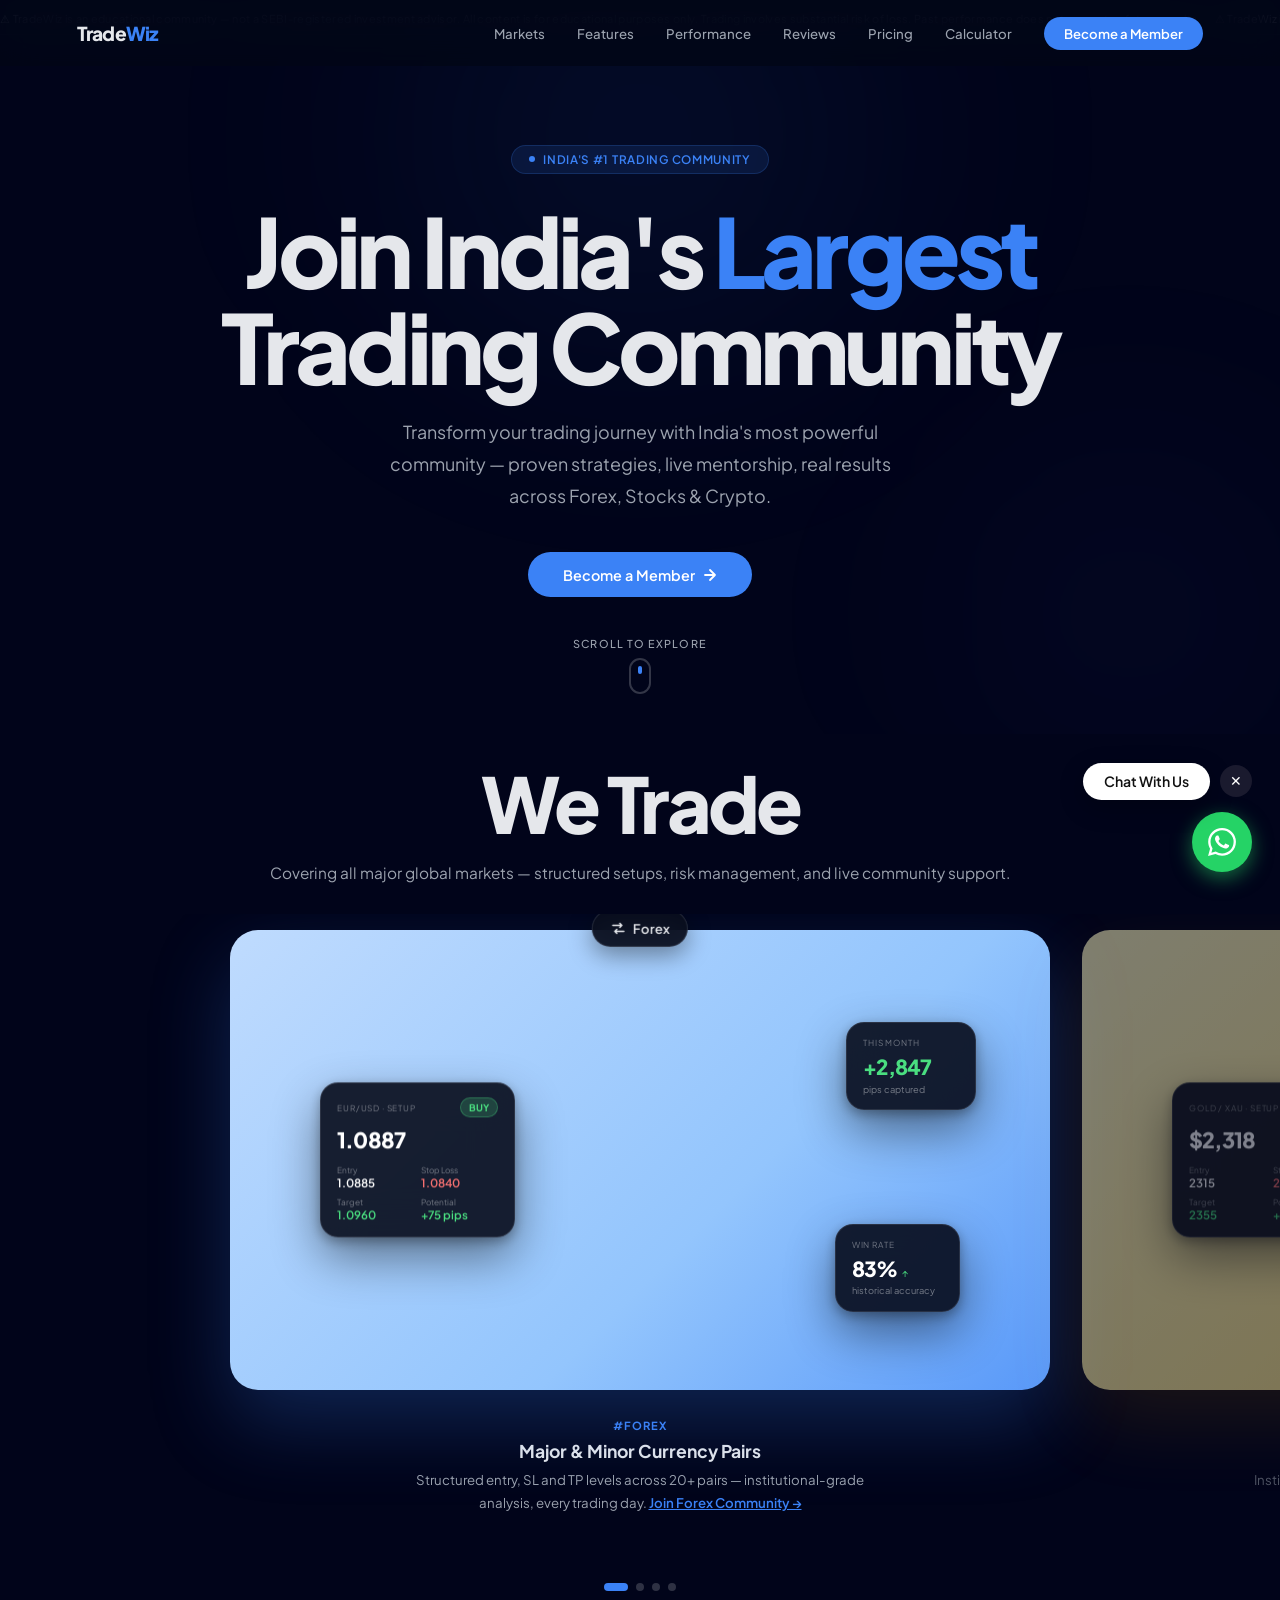
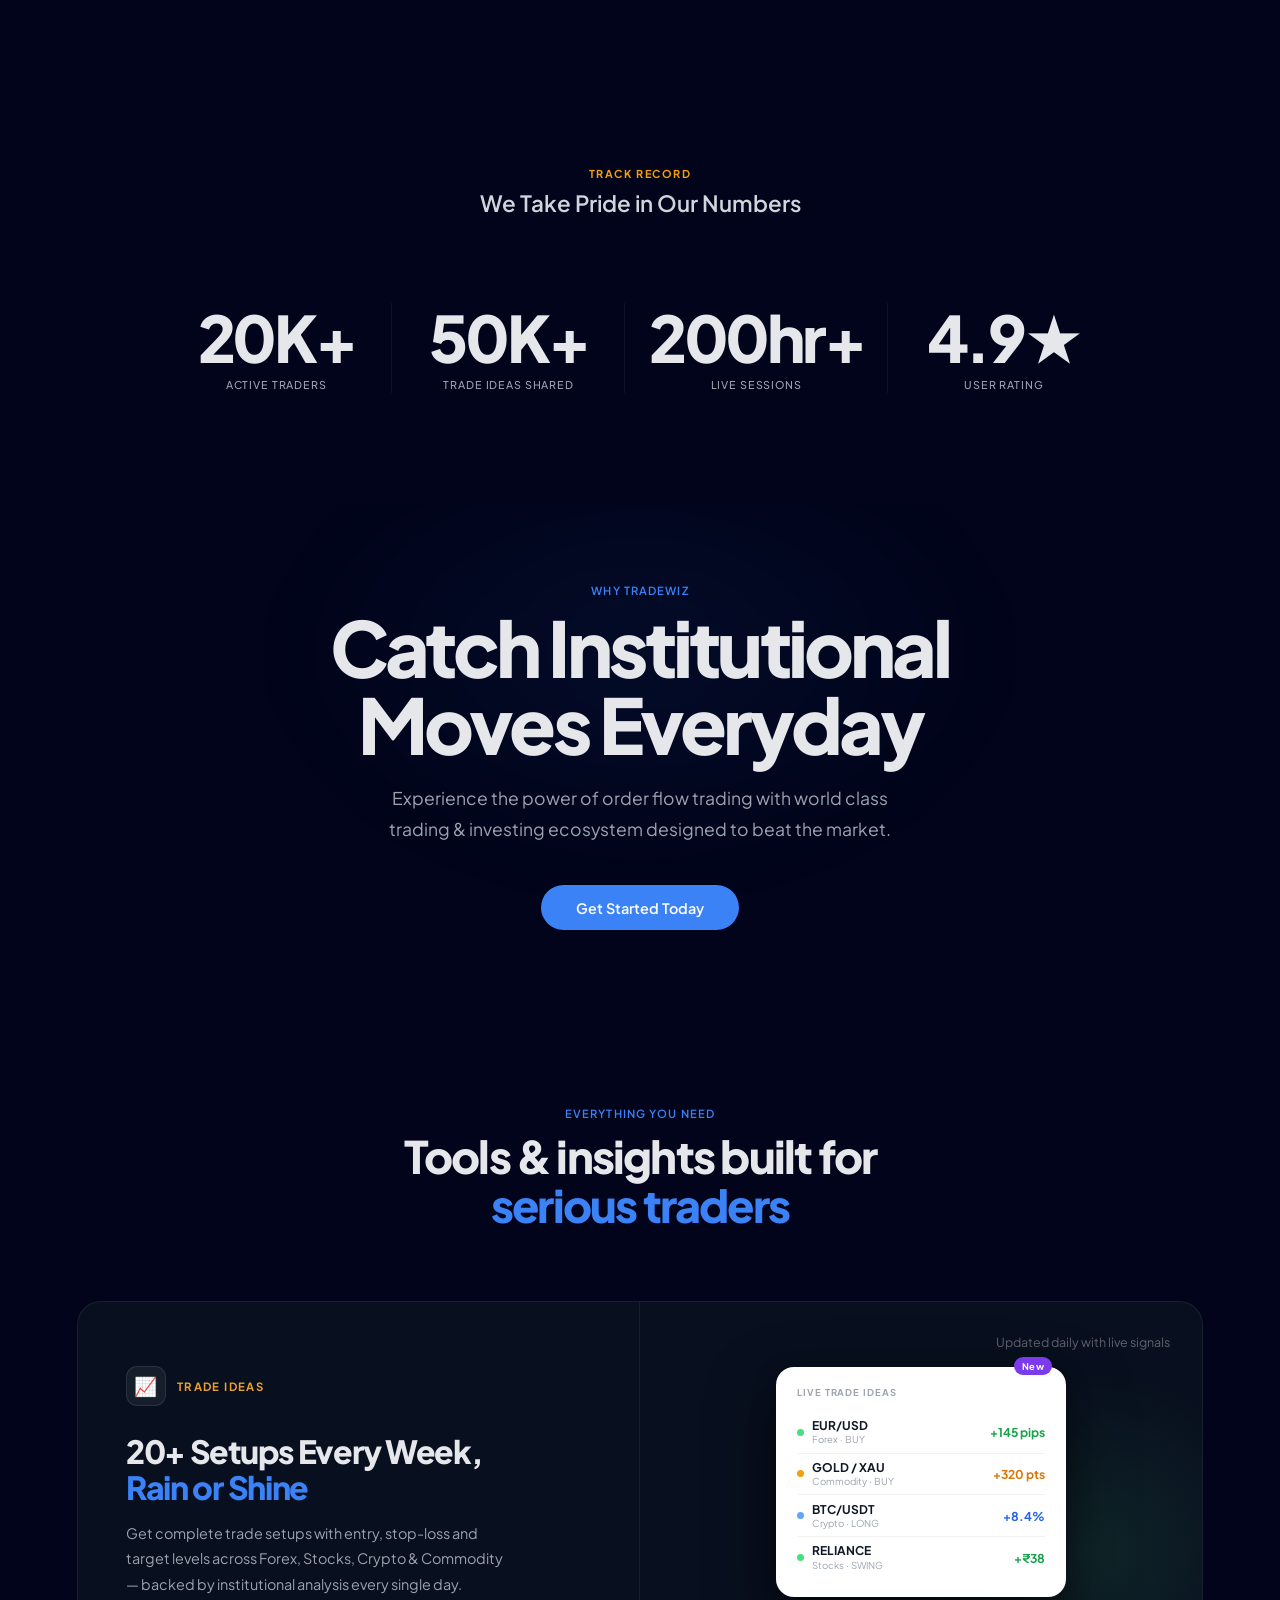
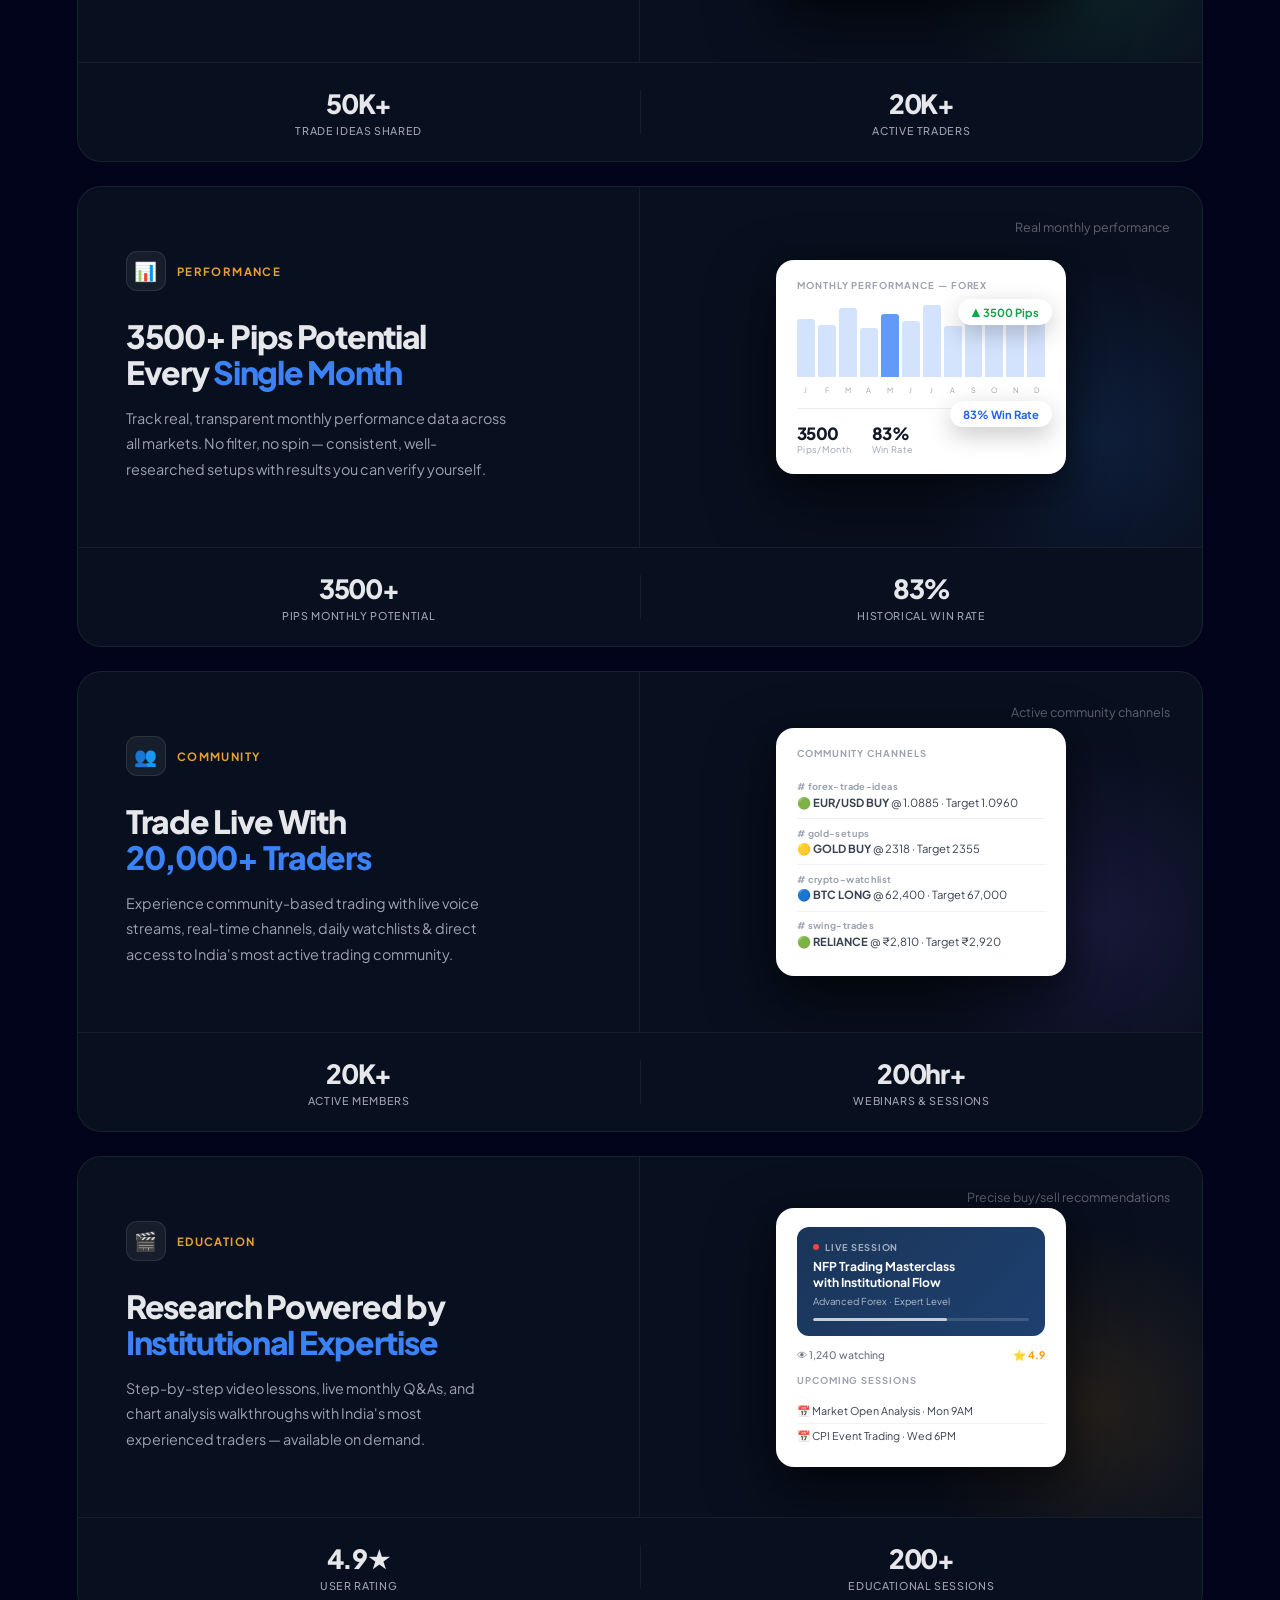
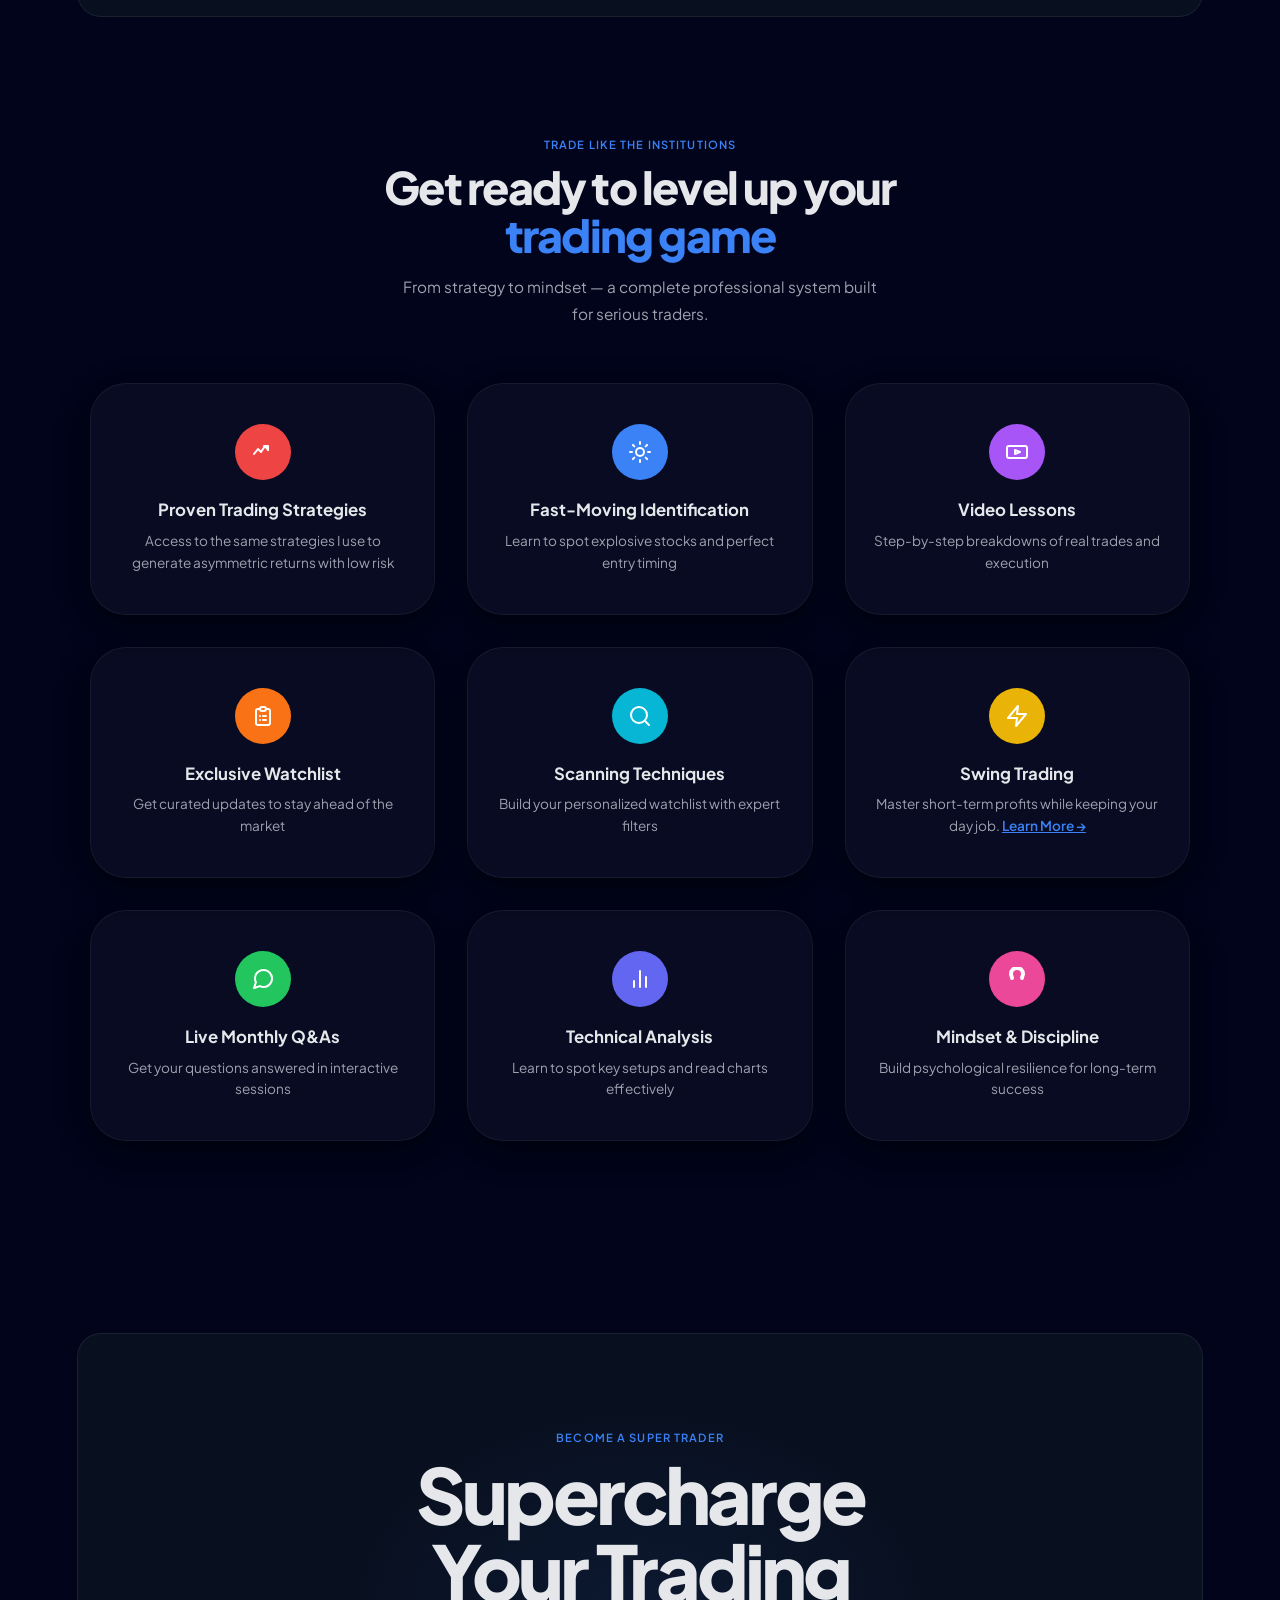
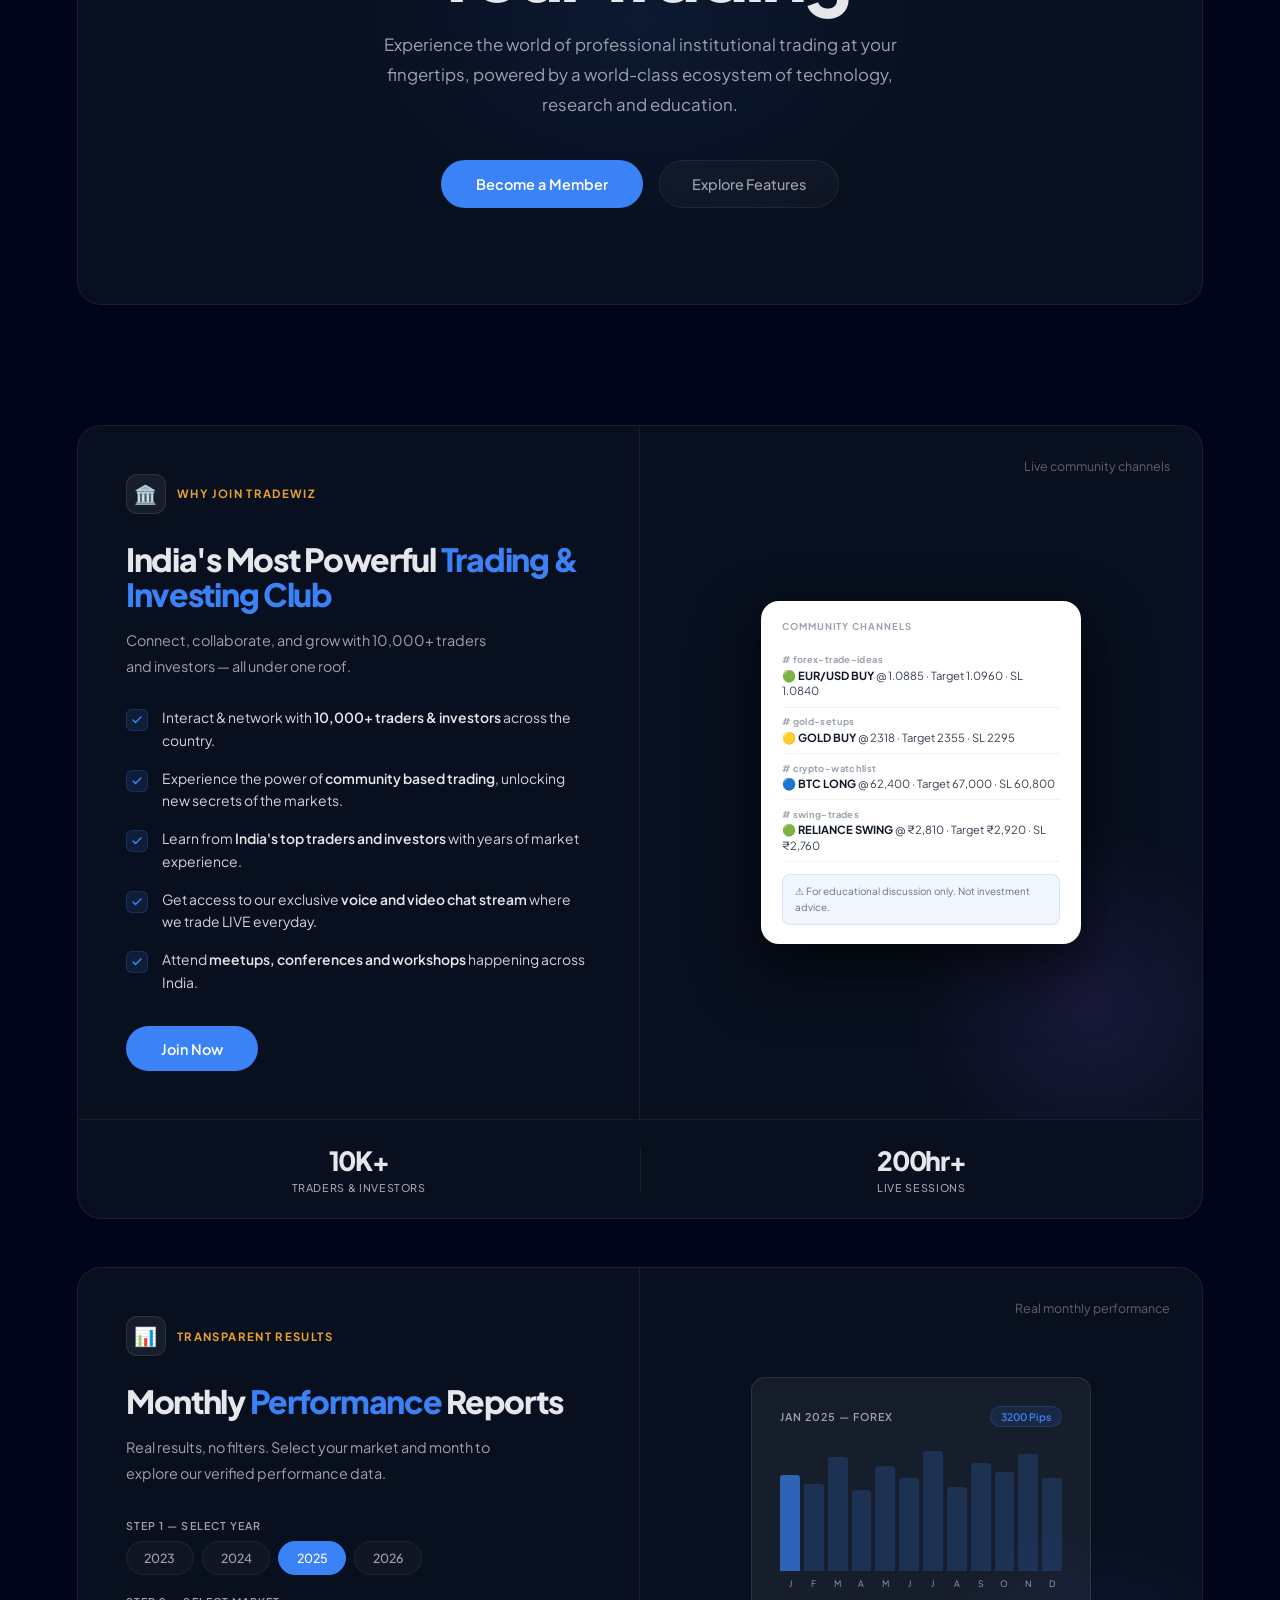
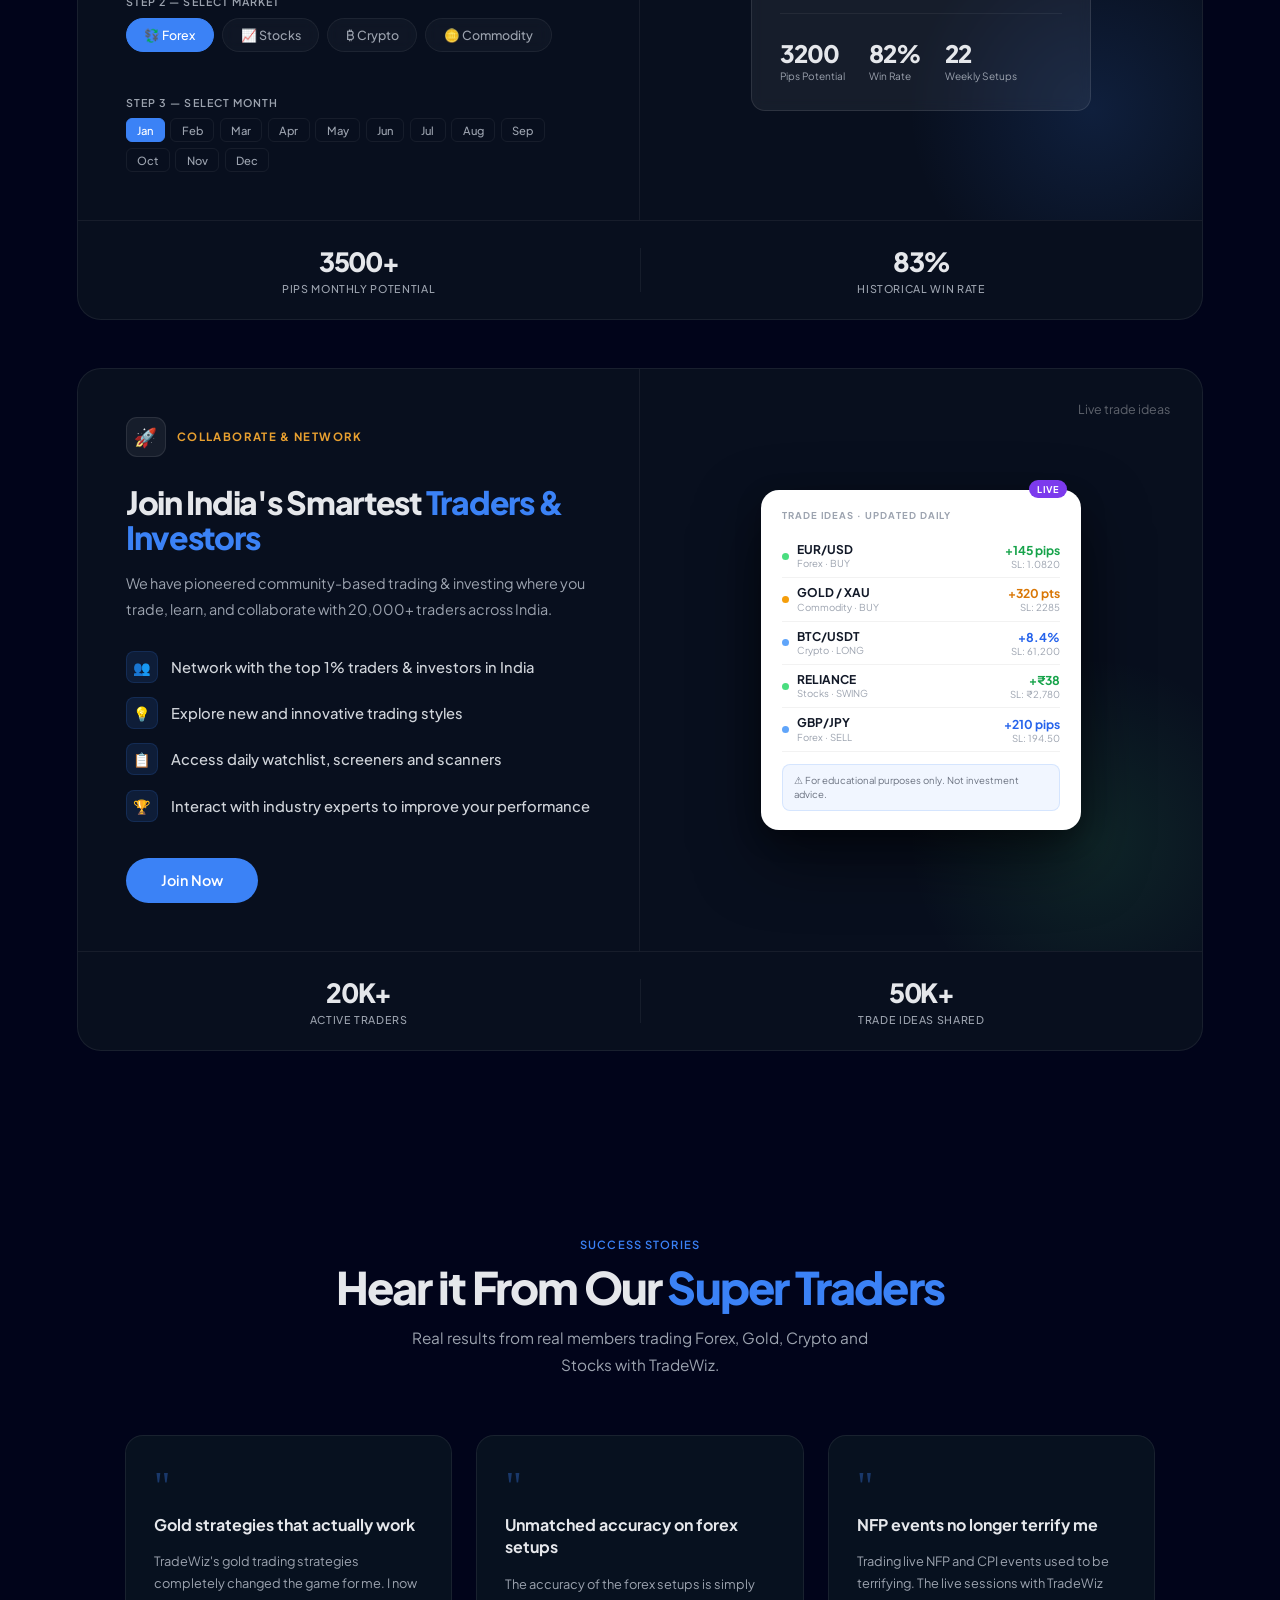
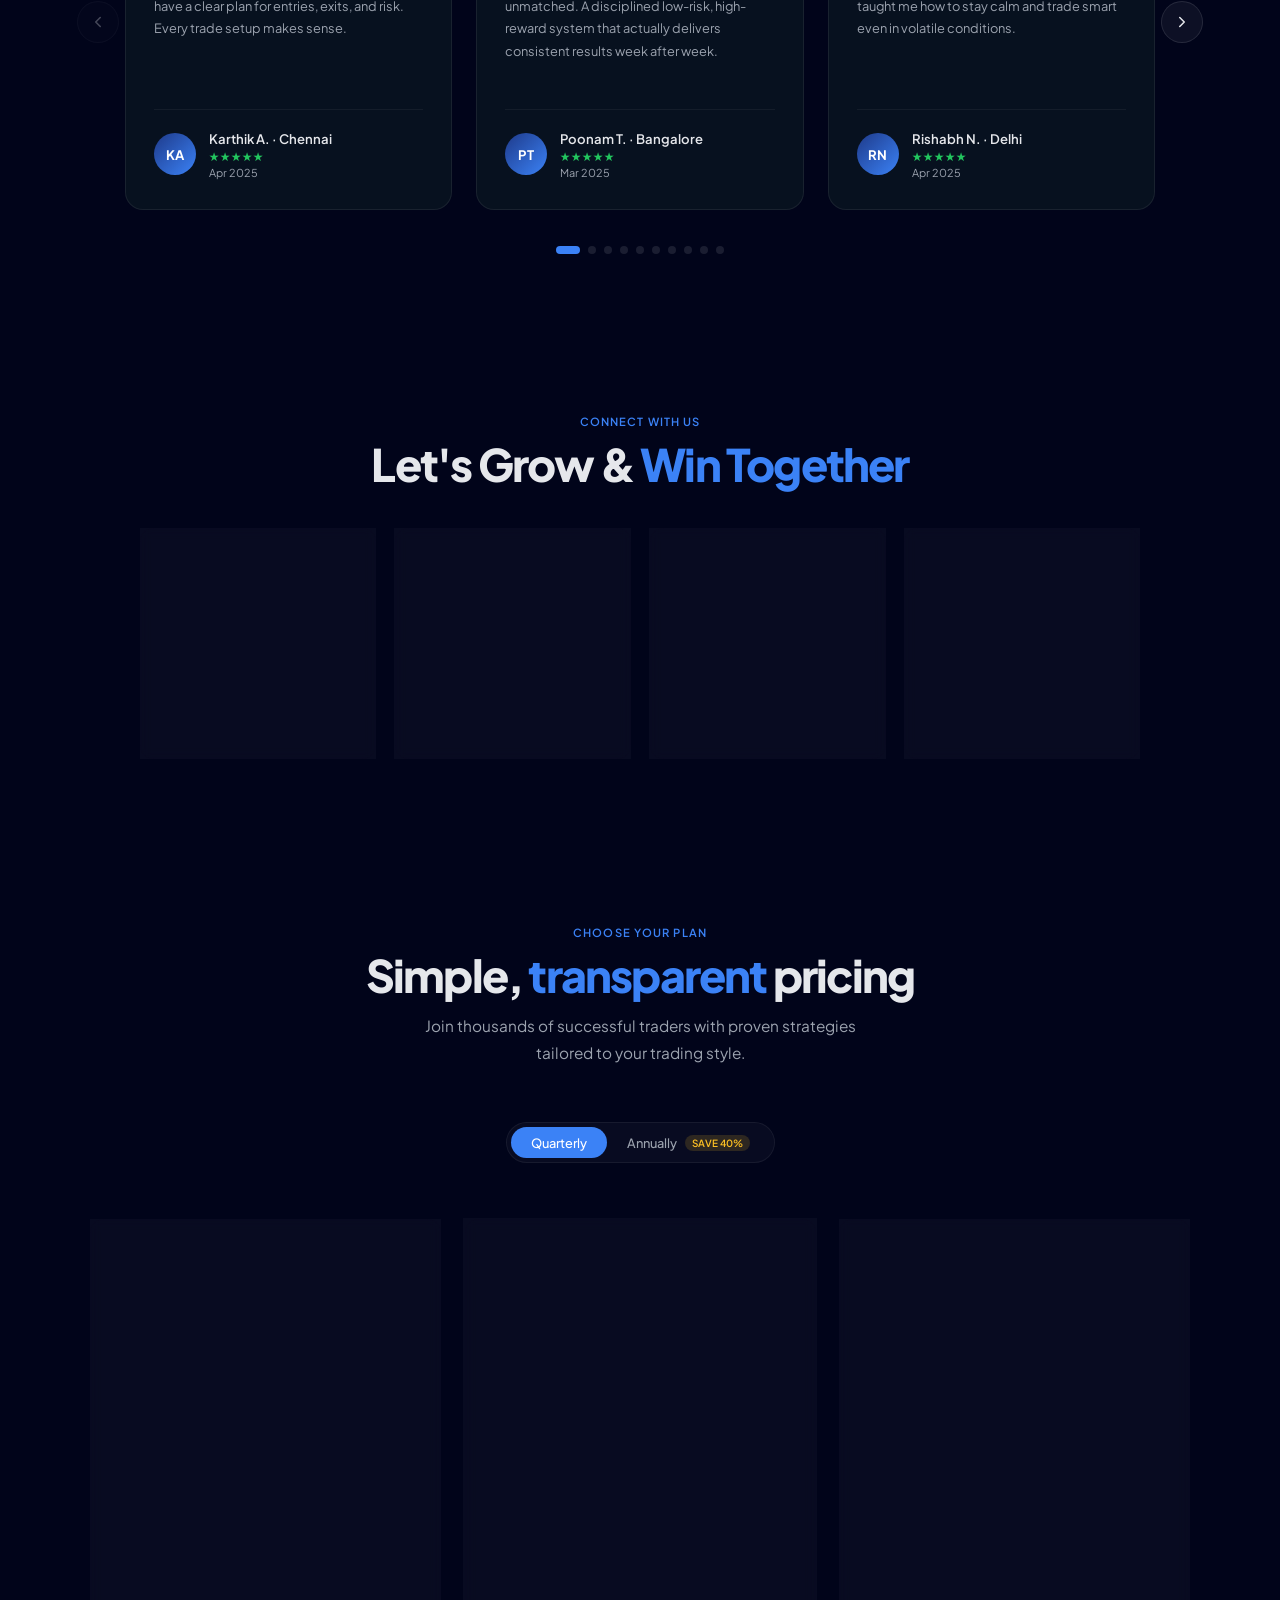
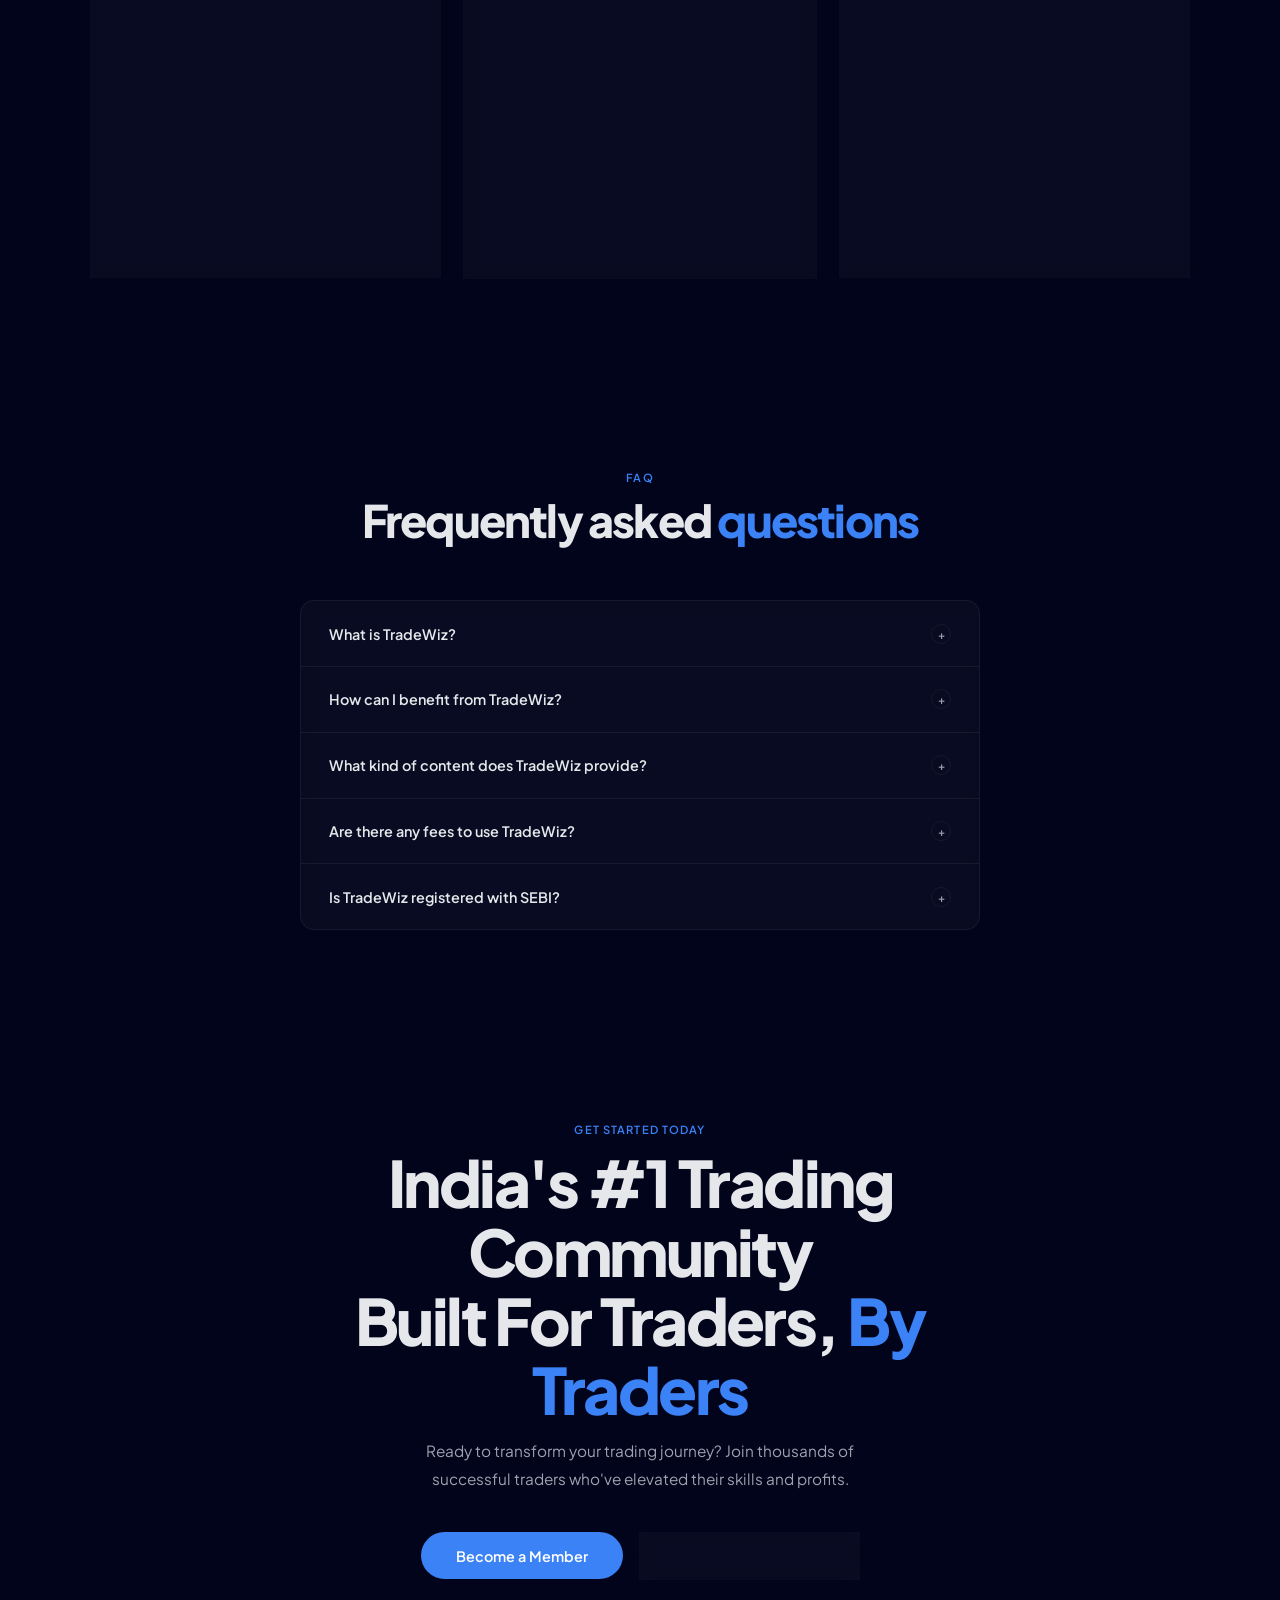
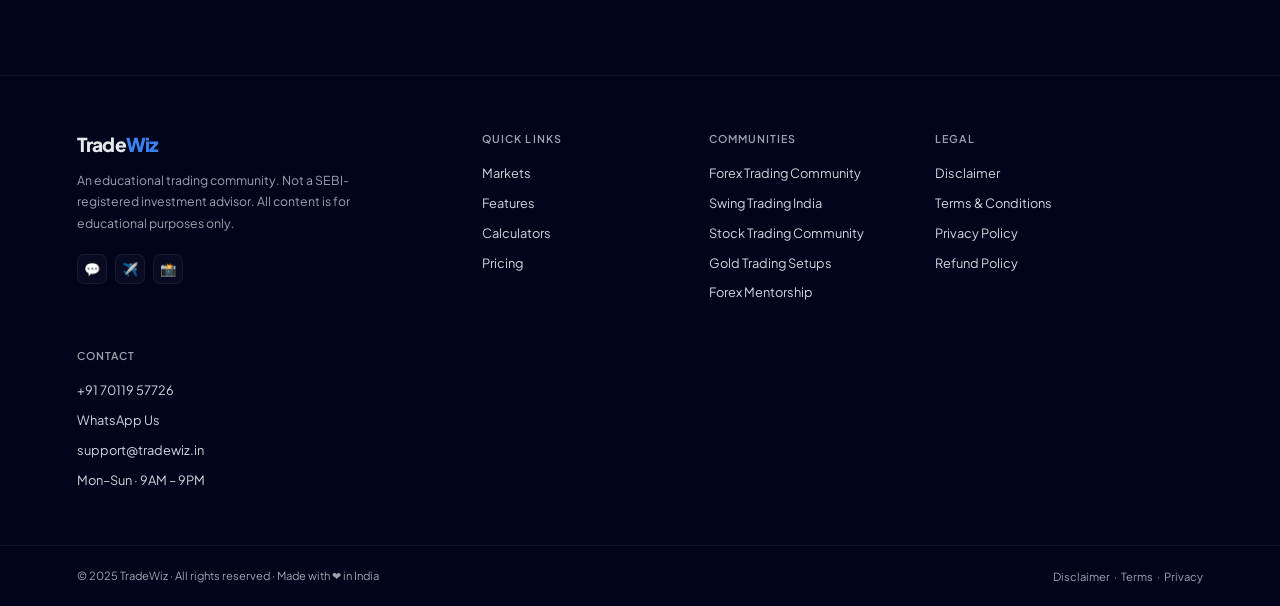
==== commit 41980dd8: "fix: clean JS syntax errors from main.js and enforce absolute leading slash asset paths" ====
--- a/index.html
+++ b/index.html
@@ -31,7 +31,7 @@
   <link rel="preconnect" href="https://fonts.googleapis.com">
   <link href="https://fonts.googleapis.com/css2?family=Plus+Jakarta+Sans:wght@300;400;500;600;700;800&display=swap"
     rel="stylesheet">
-  <link rel="stylesheet" href="assets/css/main.css">
+  <link rel="stylesheet" href="/assets/css/main.css">
   
   <!-- WebSite Schema with Sitelinks Searchbox -->
   <script type="application/ld+json">
@@ -1313,7 +1313,7 @@
 
 
 
-  <script src="assets/js/main.js" defer></script>
+  <script src="/assets/js/main.js" defer></script>
 
 </body>
 
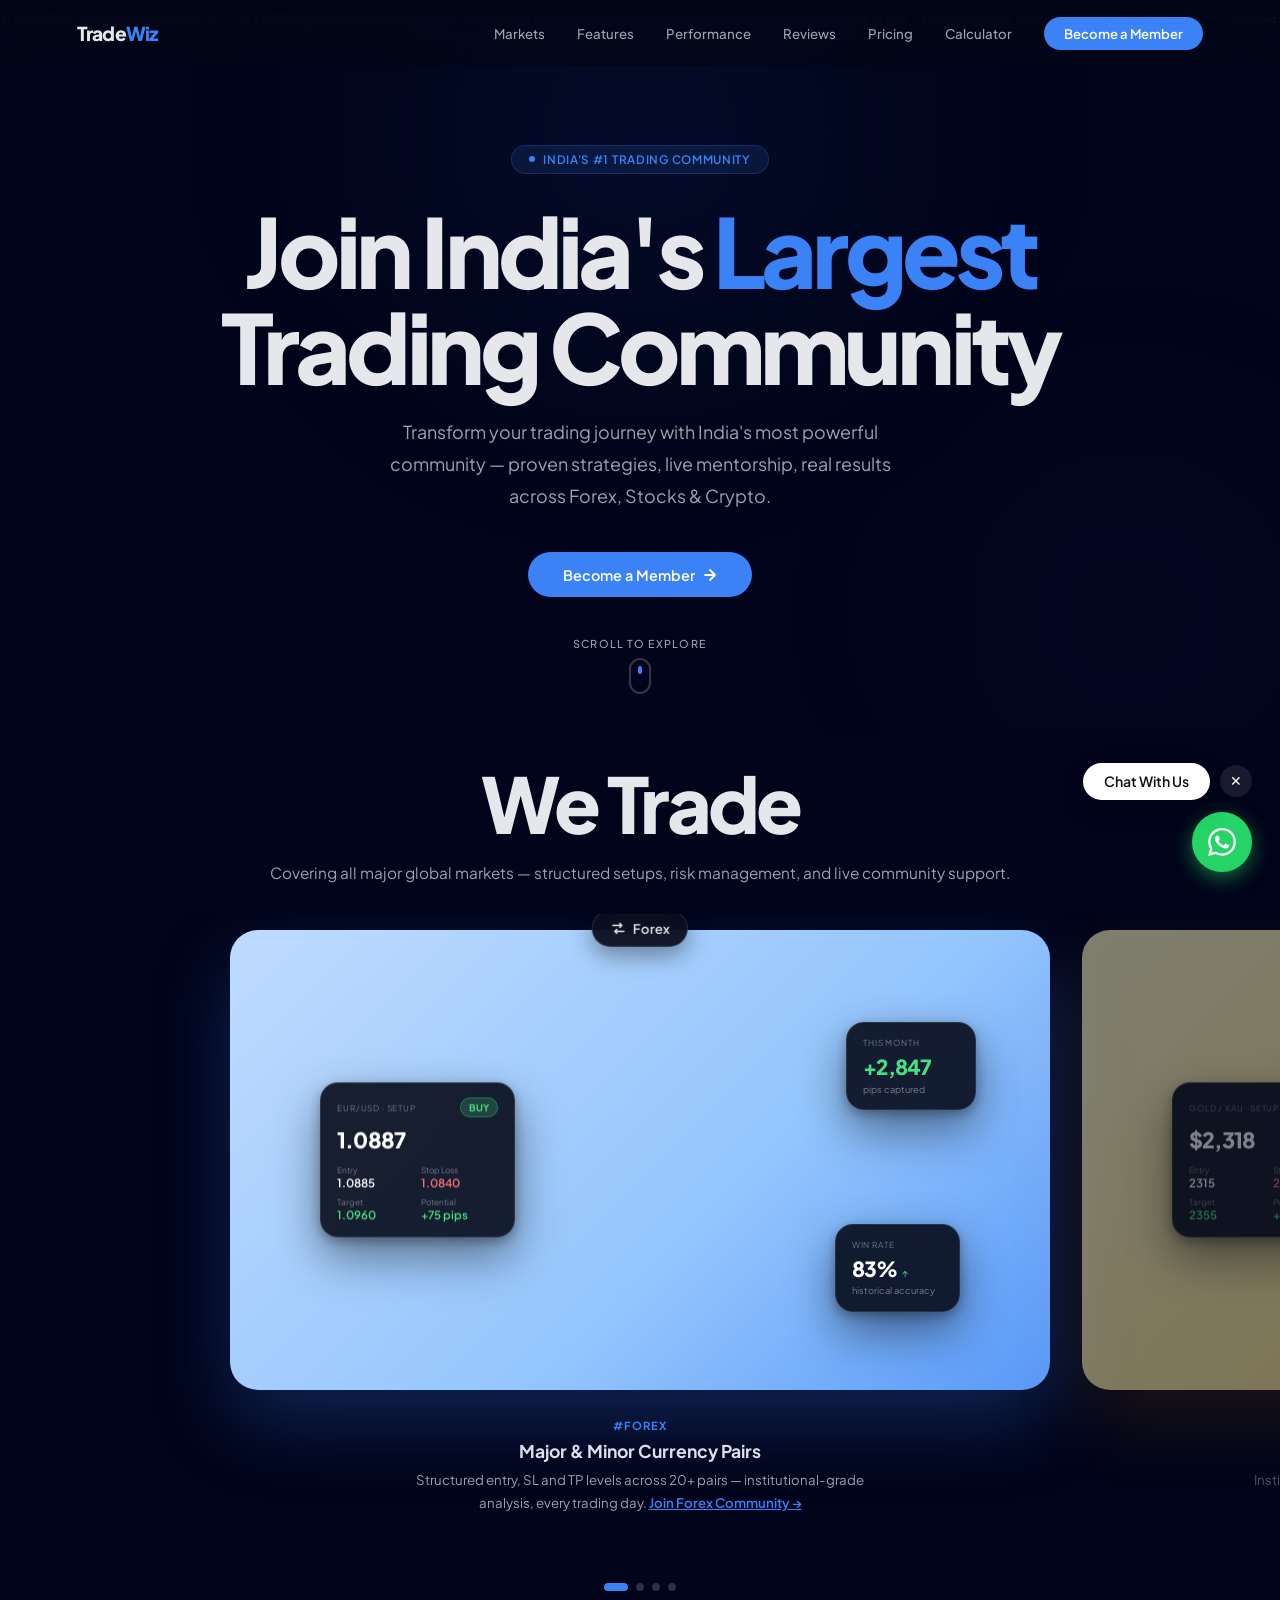
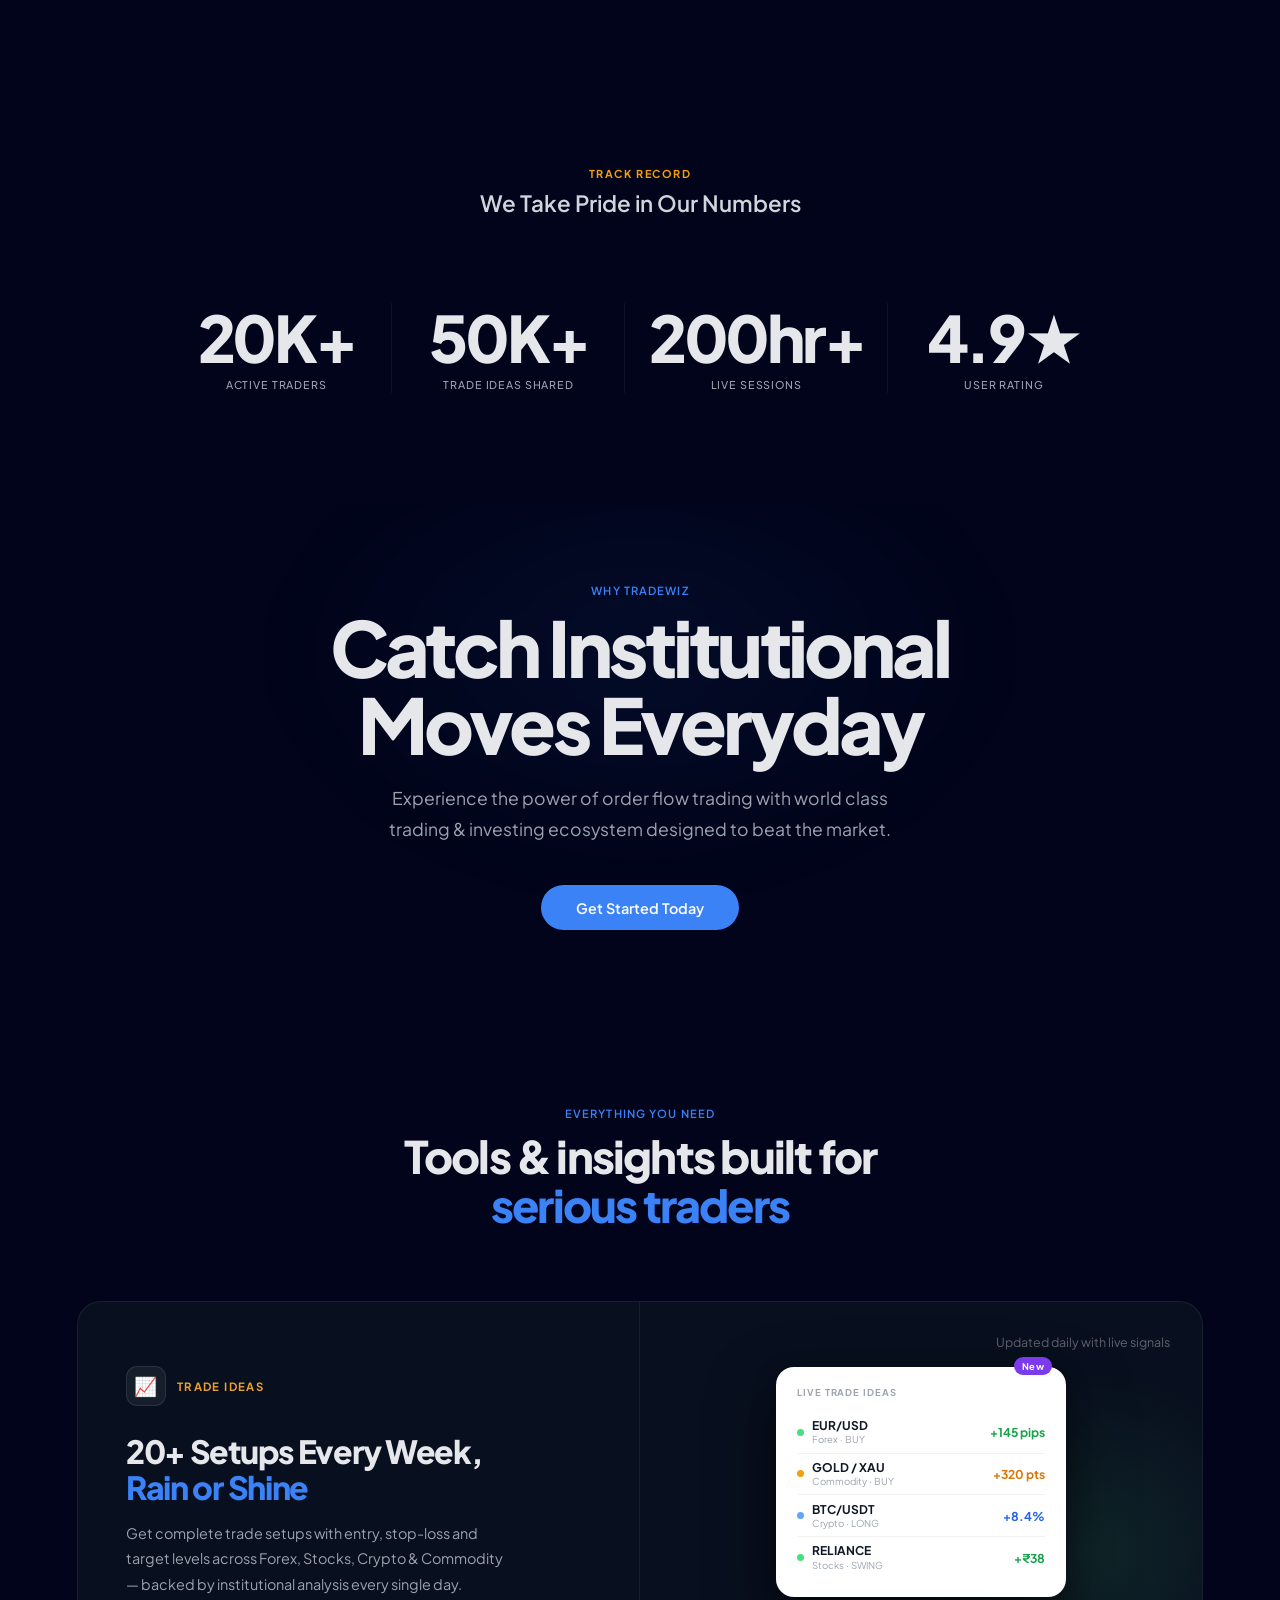
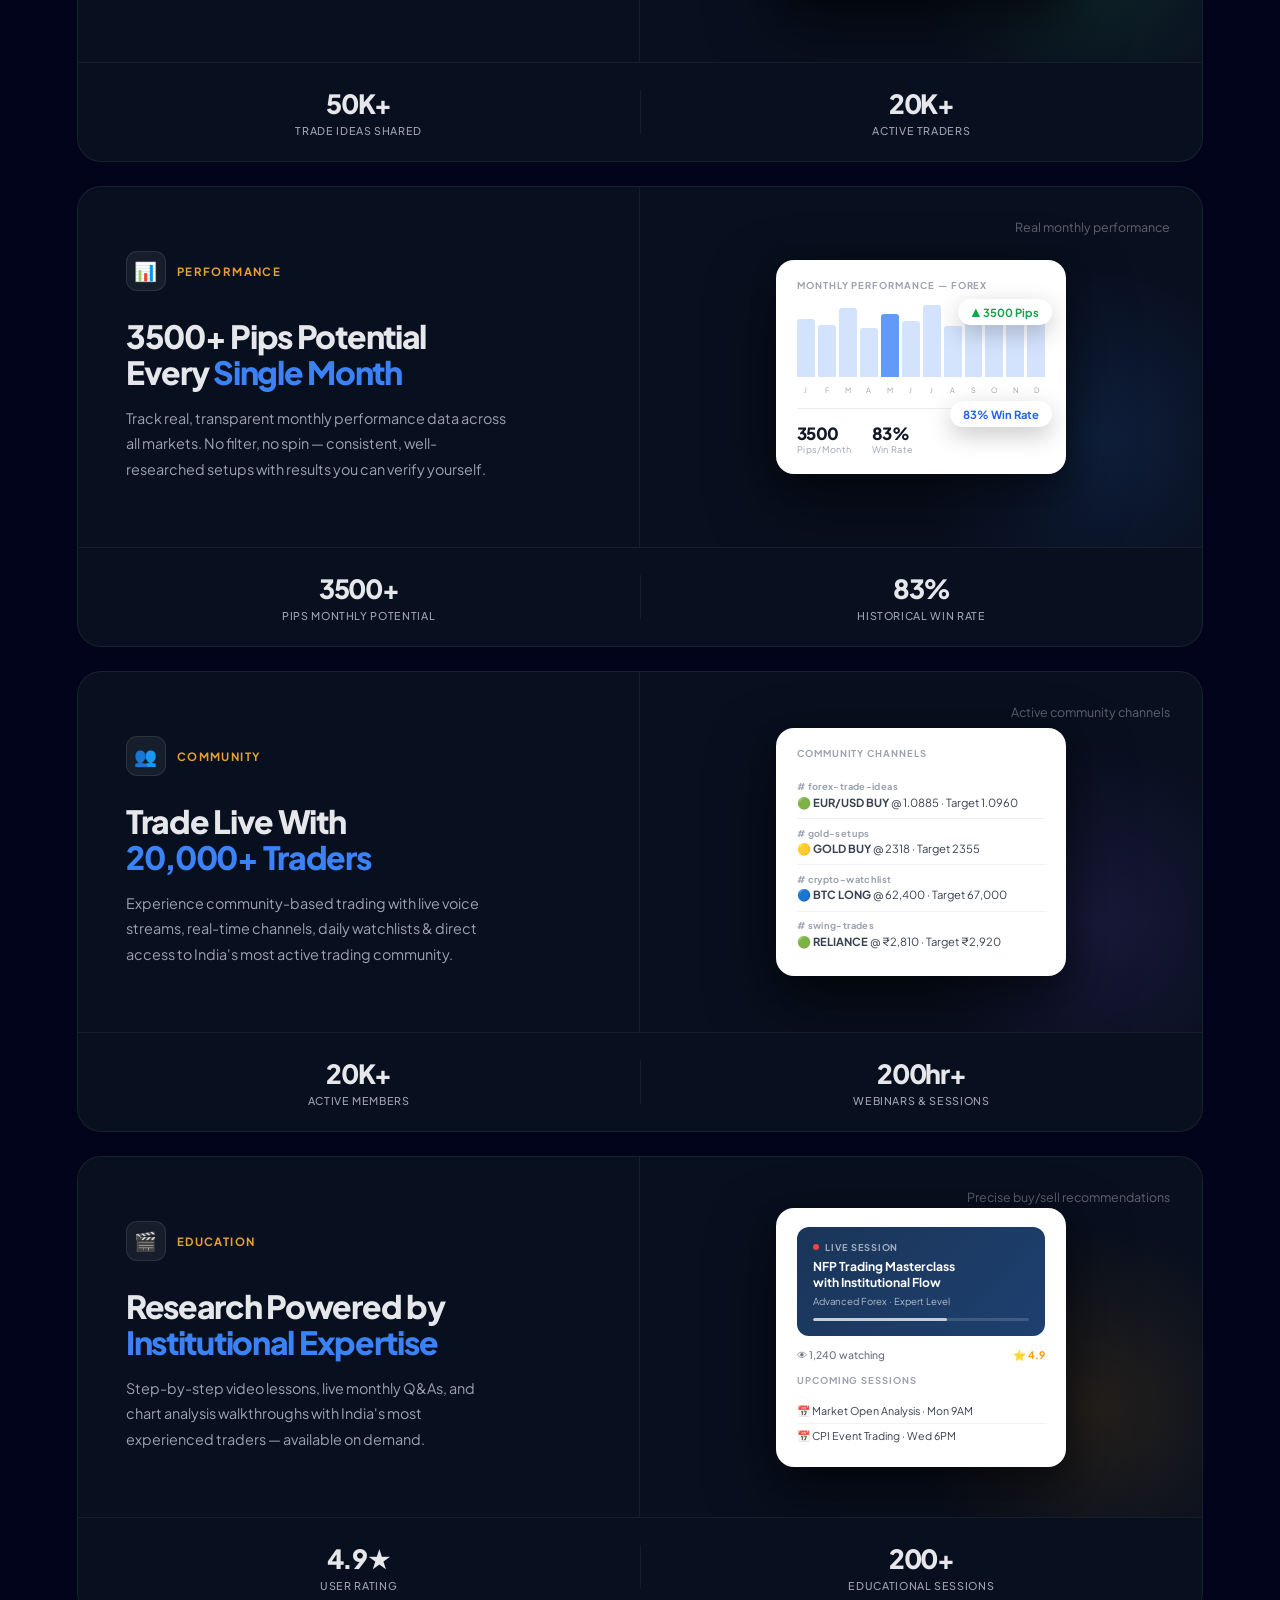
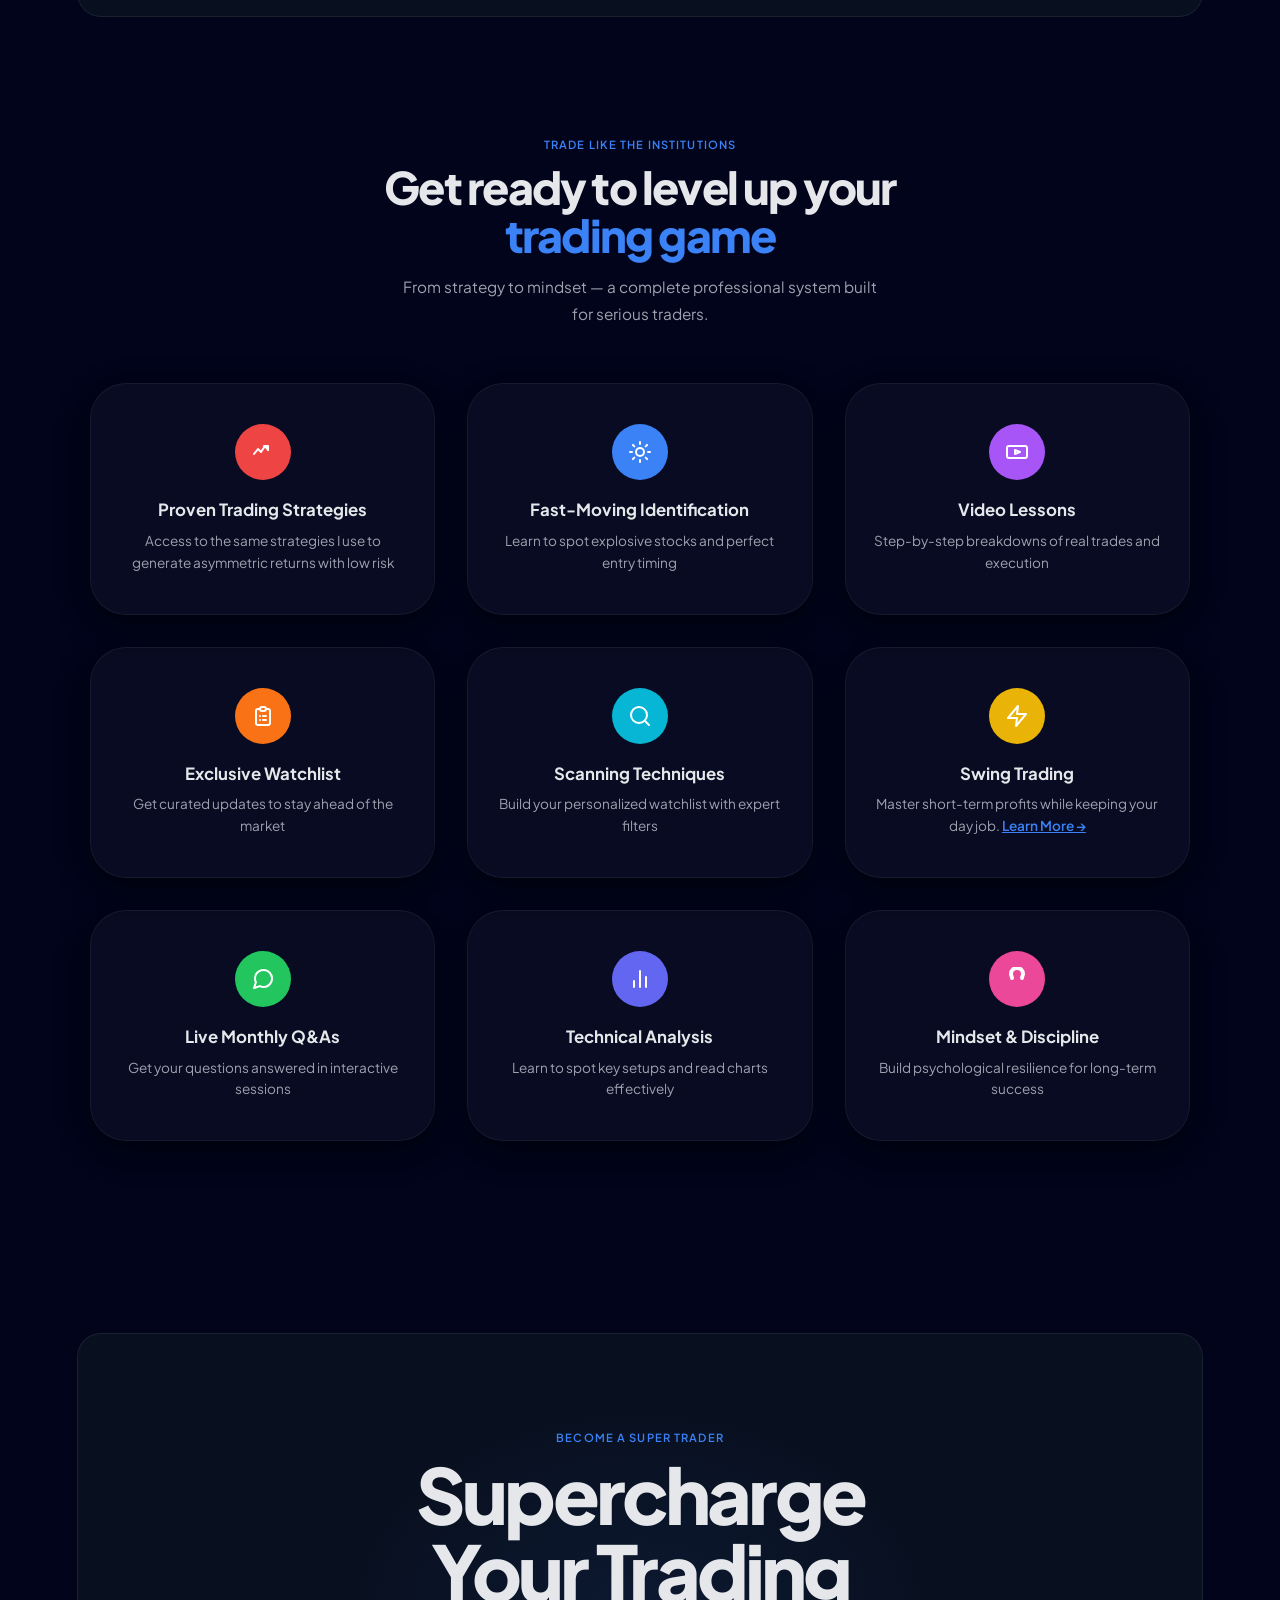
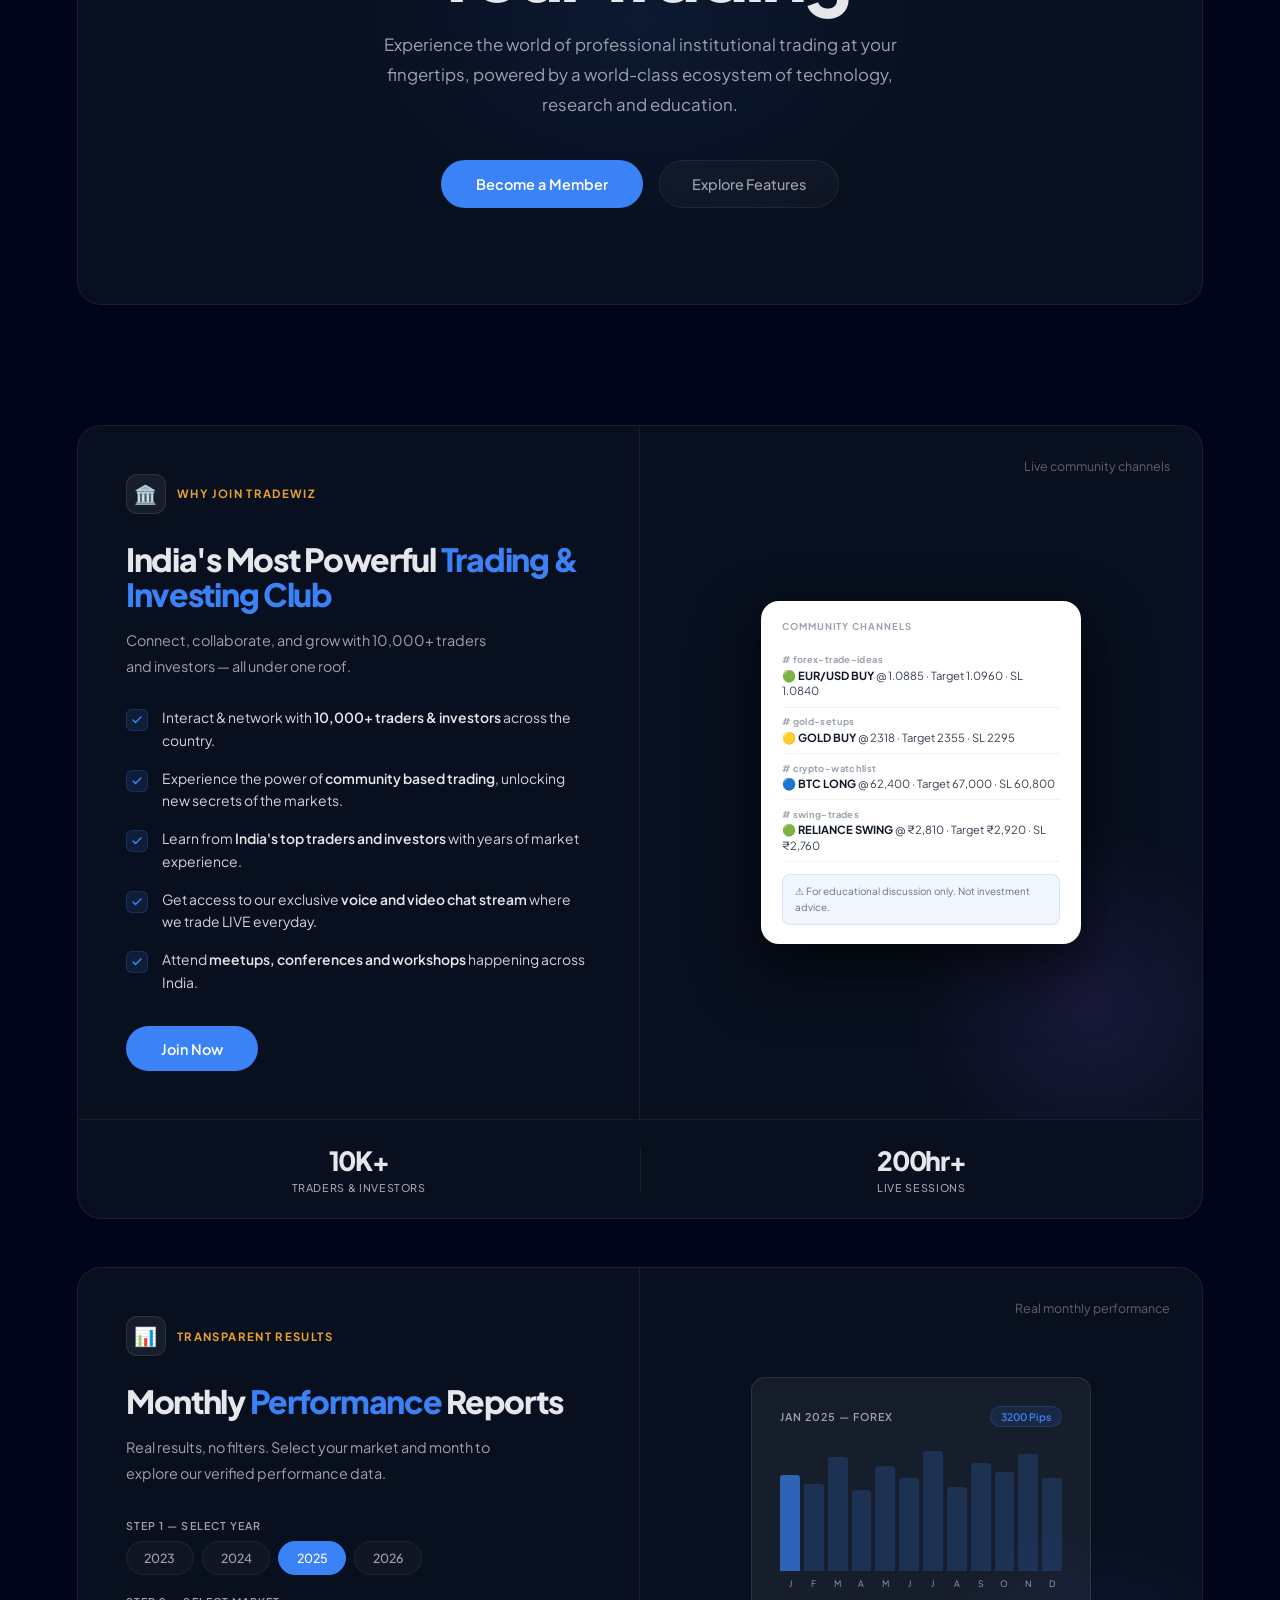
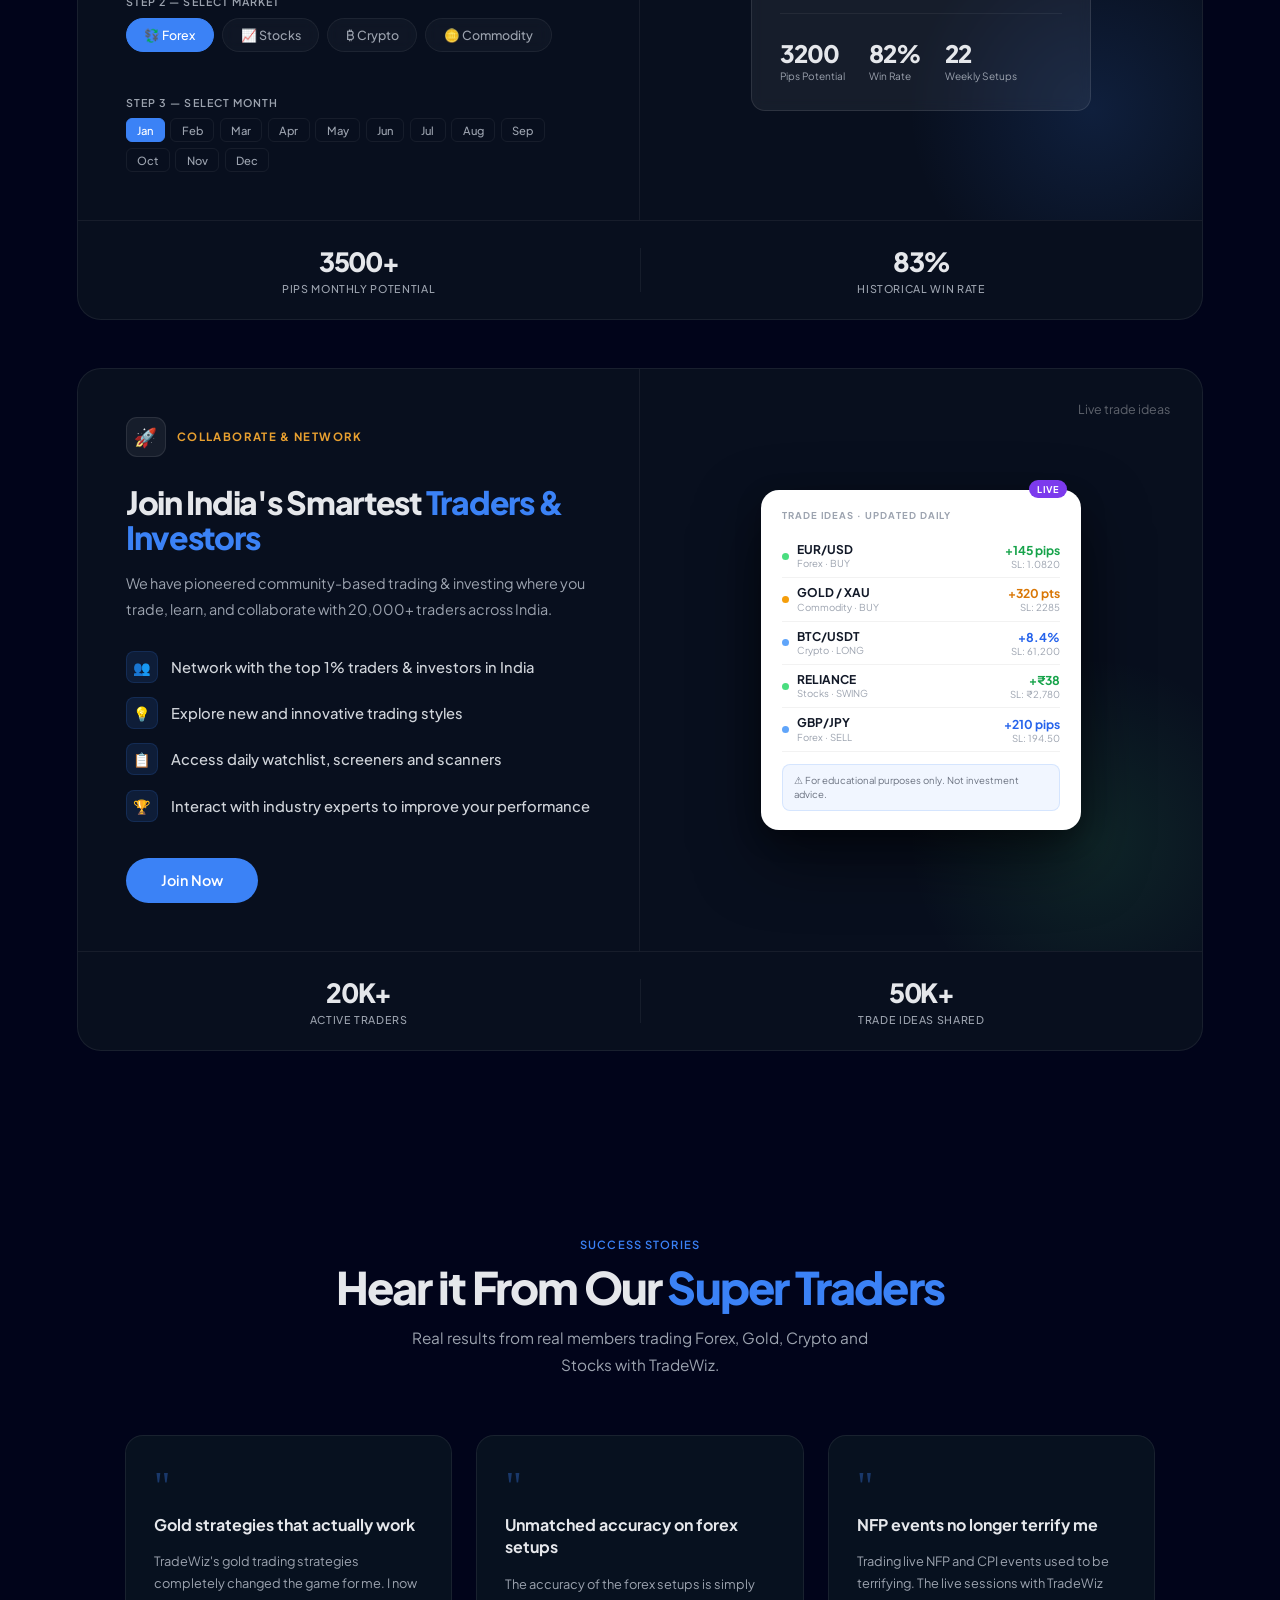
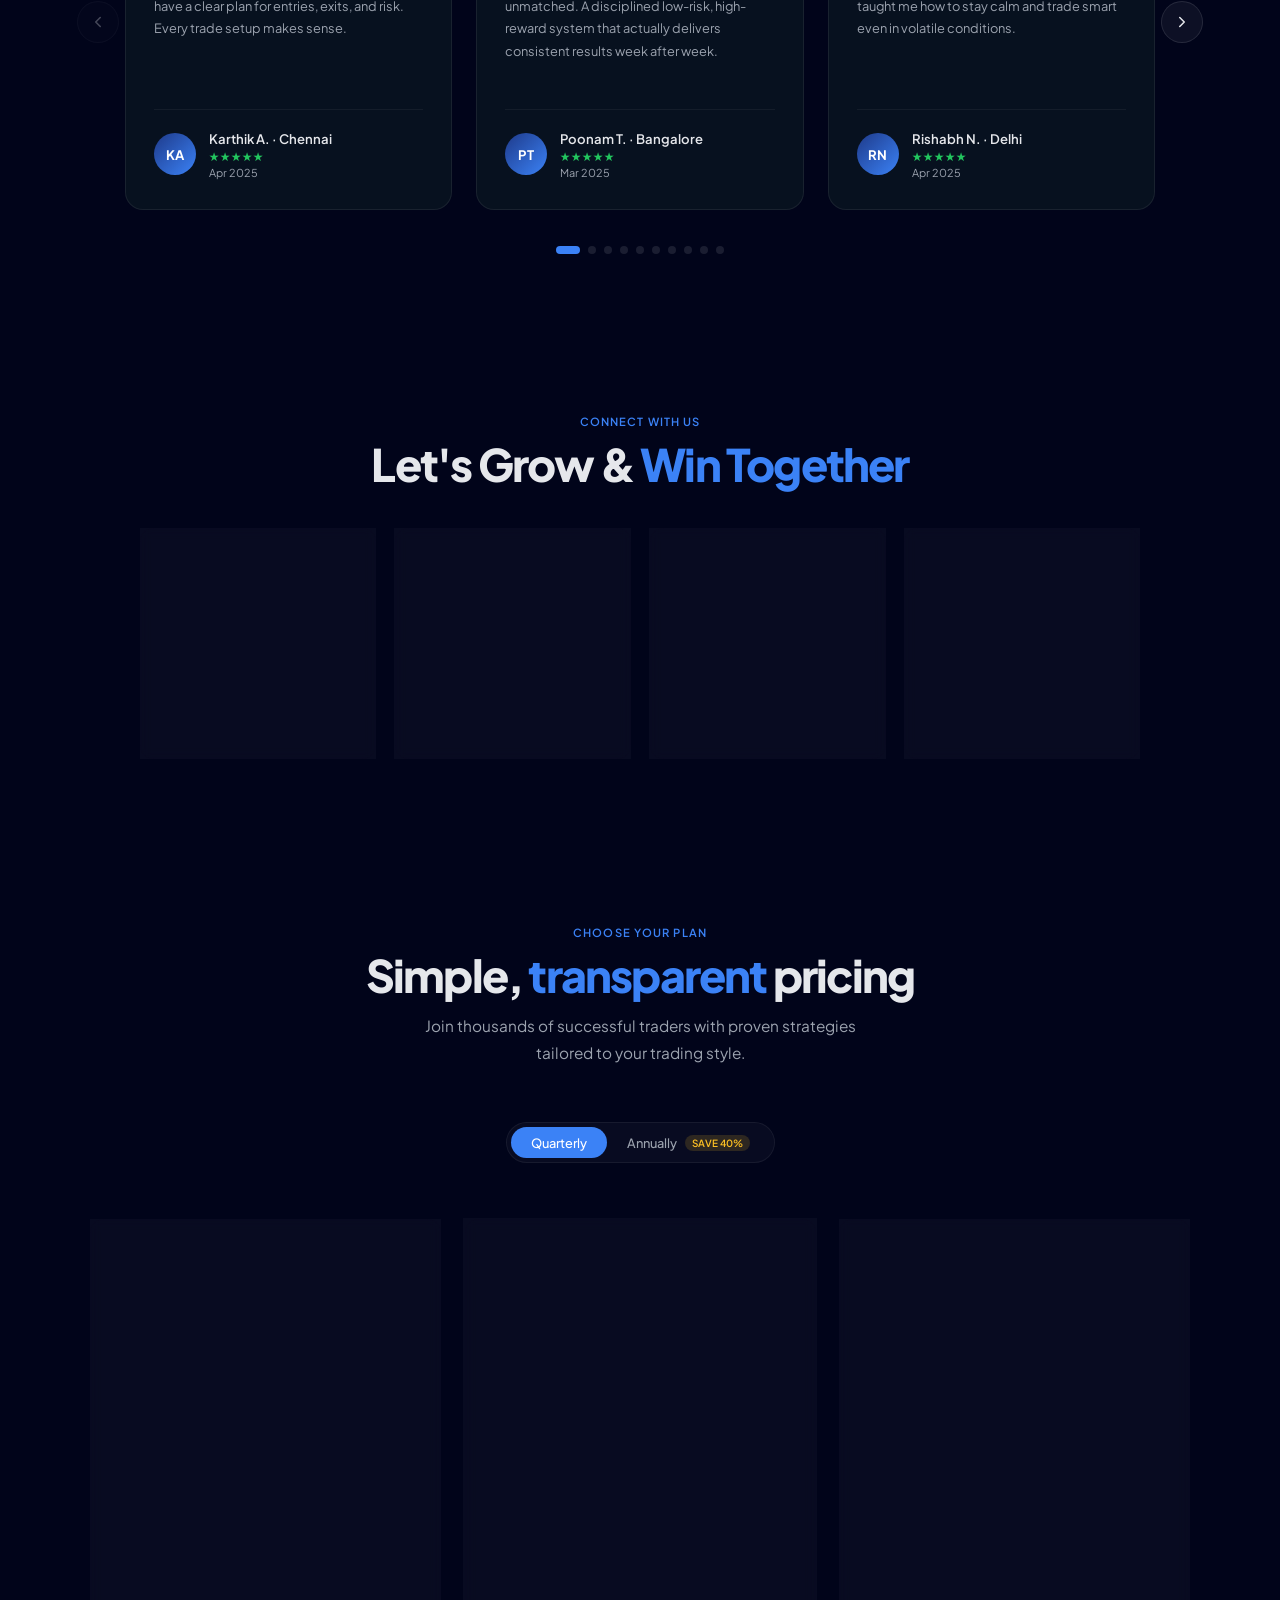
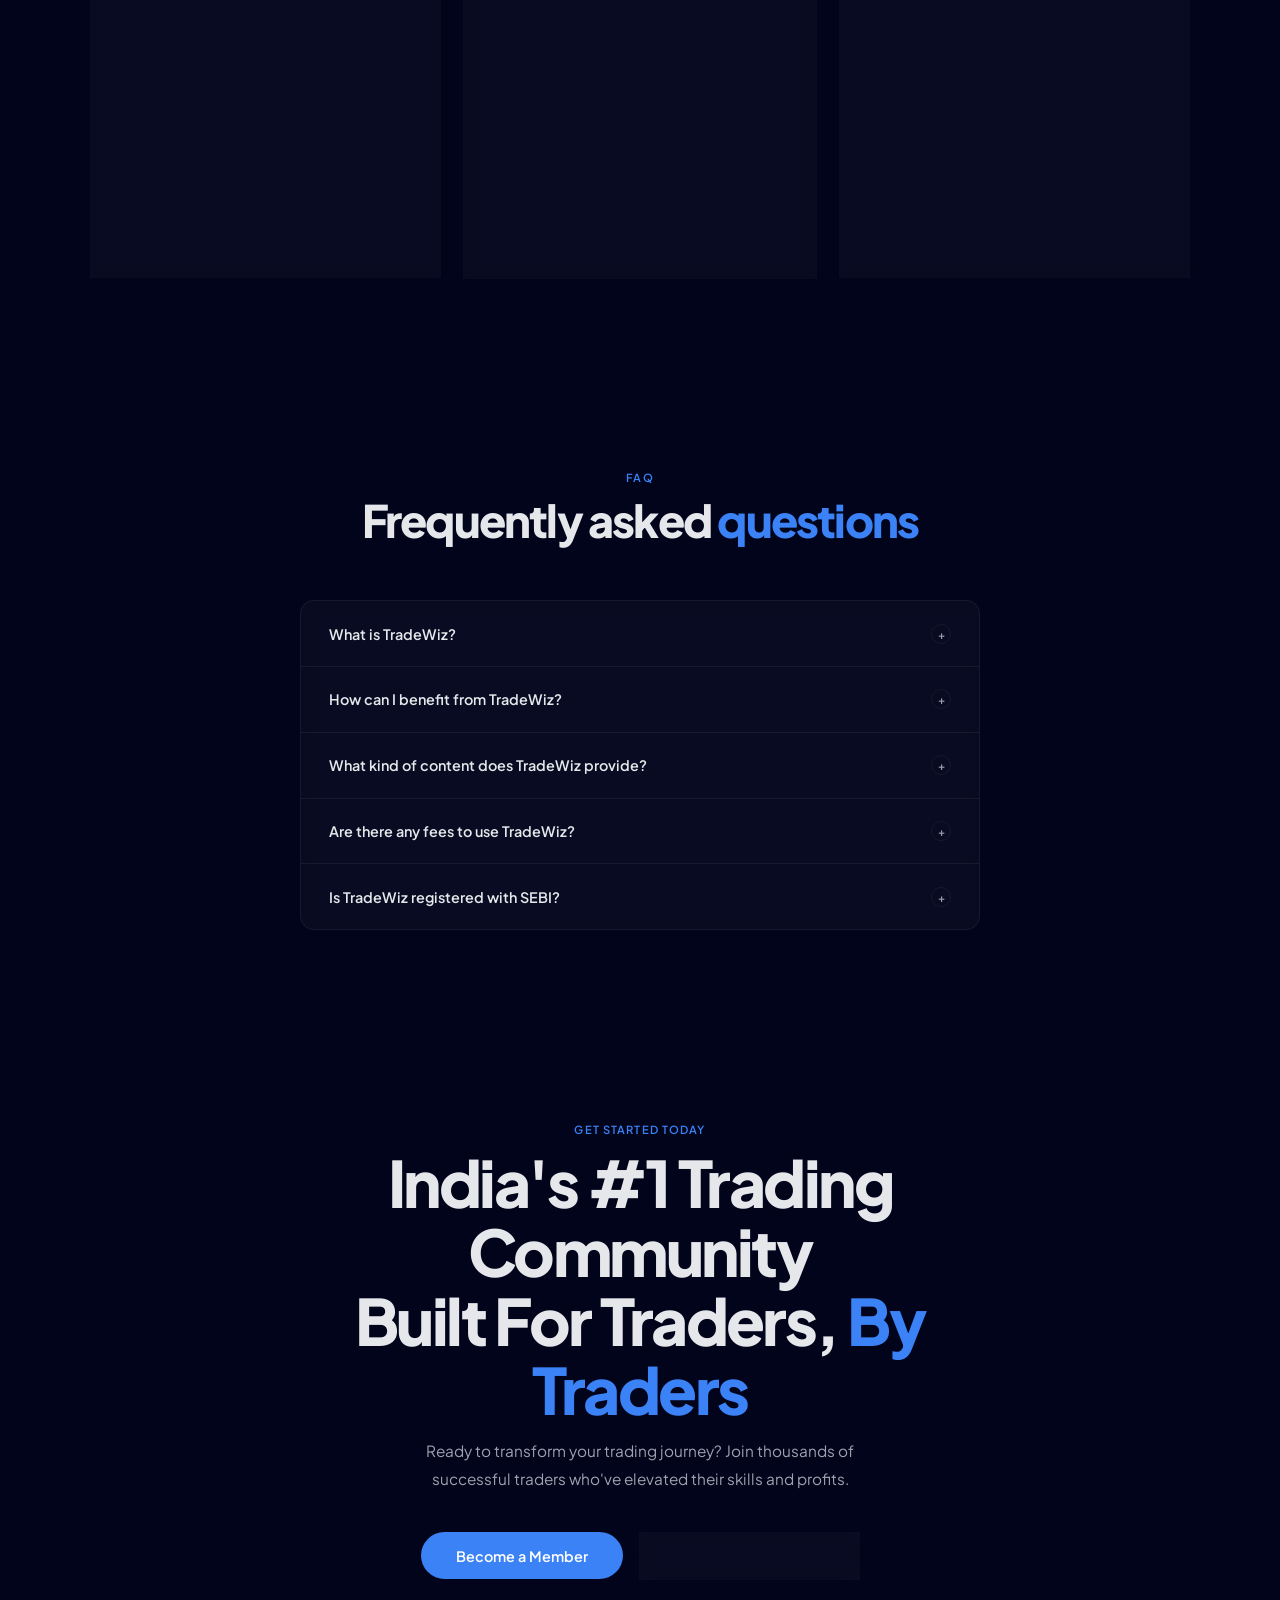
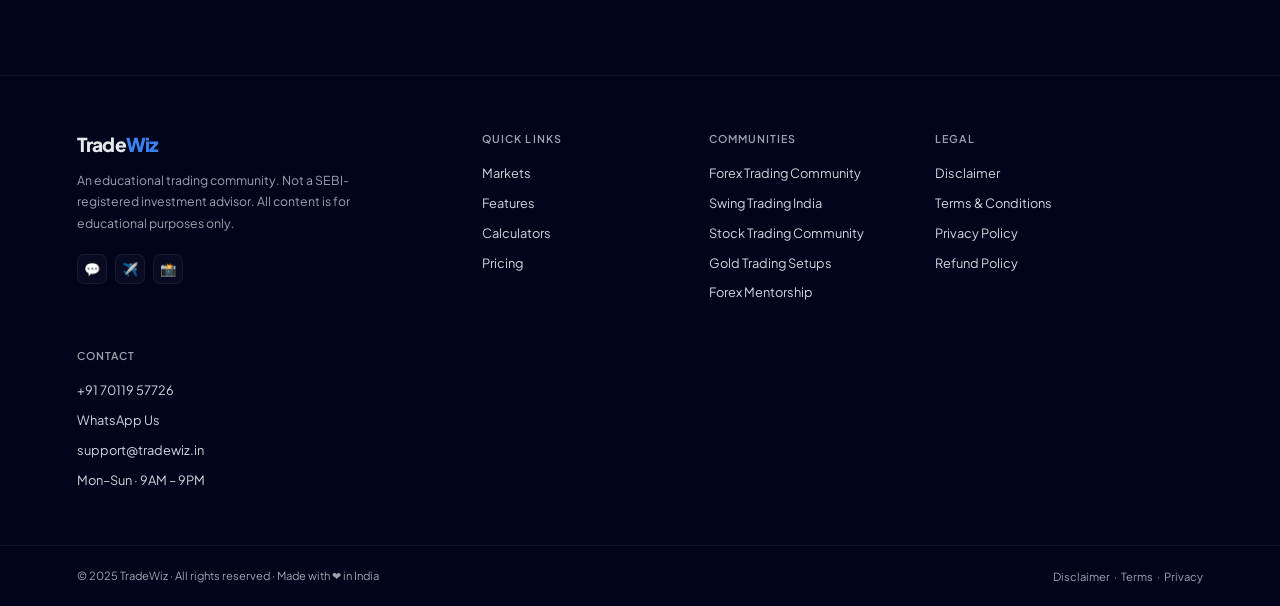
==== commit 960c17ab: "feat: implement Google Analytics 4 (GA4 ID G-MNBHR93N0V) across all pages and add event tracking" ====
--- a/index.html
+++ b/index.html
@@ -2,6 +2,15 @@
 <html lang="en">
 
 <head>
+  <!-- Google tag (gtag.js) -->
+  <script async src="https://www.googletagmanager.com/gtag/js?id=G-MNBHR93N0V"></script>
+  <script>
+    window.dataLayer = window.dataLayer || [];
+    function gtag(){dataLayer.push(arguments);}
+    gtag('js', new Date());
+
+    gtag('config', 'G-MNBHR93N0V');
+  </script>
   <meta charset="UTF-8">
   <link rel="icon" type="image/png" href="/favicon.png">
   <link rel="apple-touch-icon" href="/favicon.png">
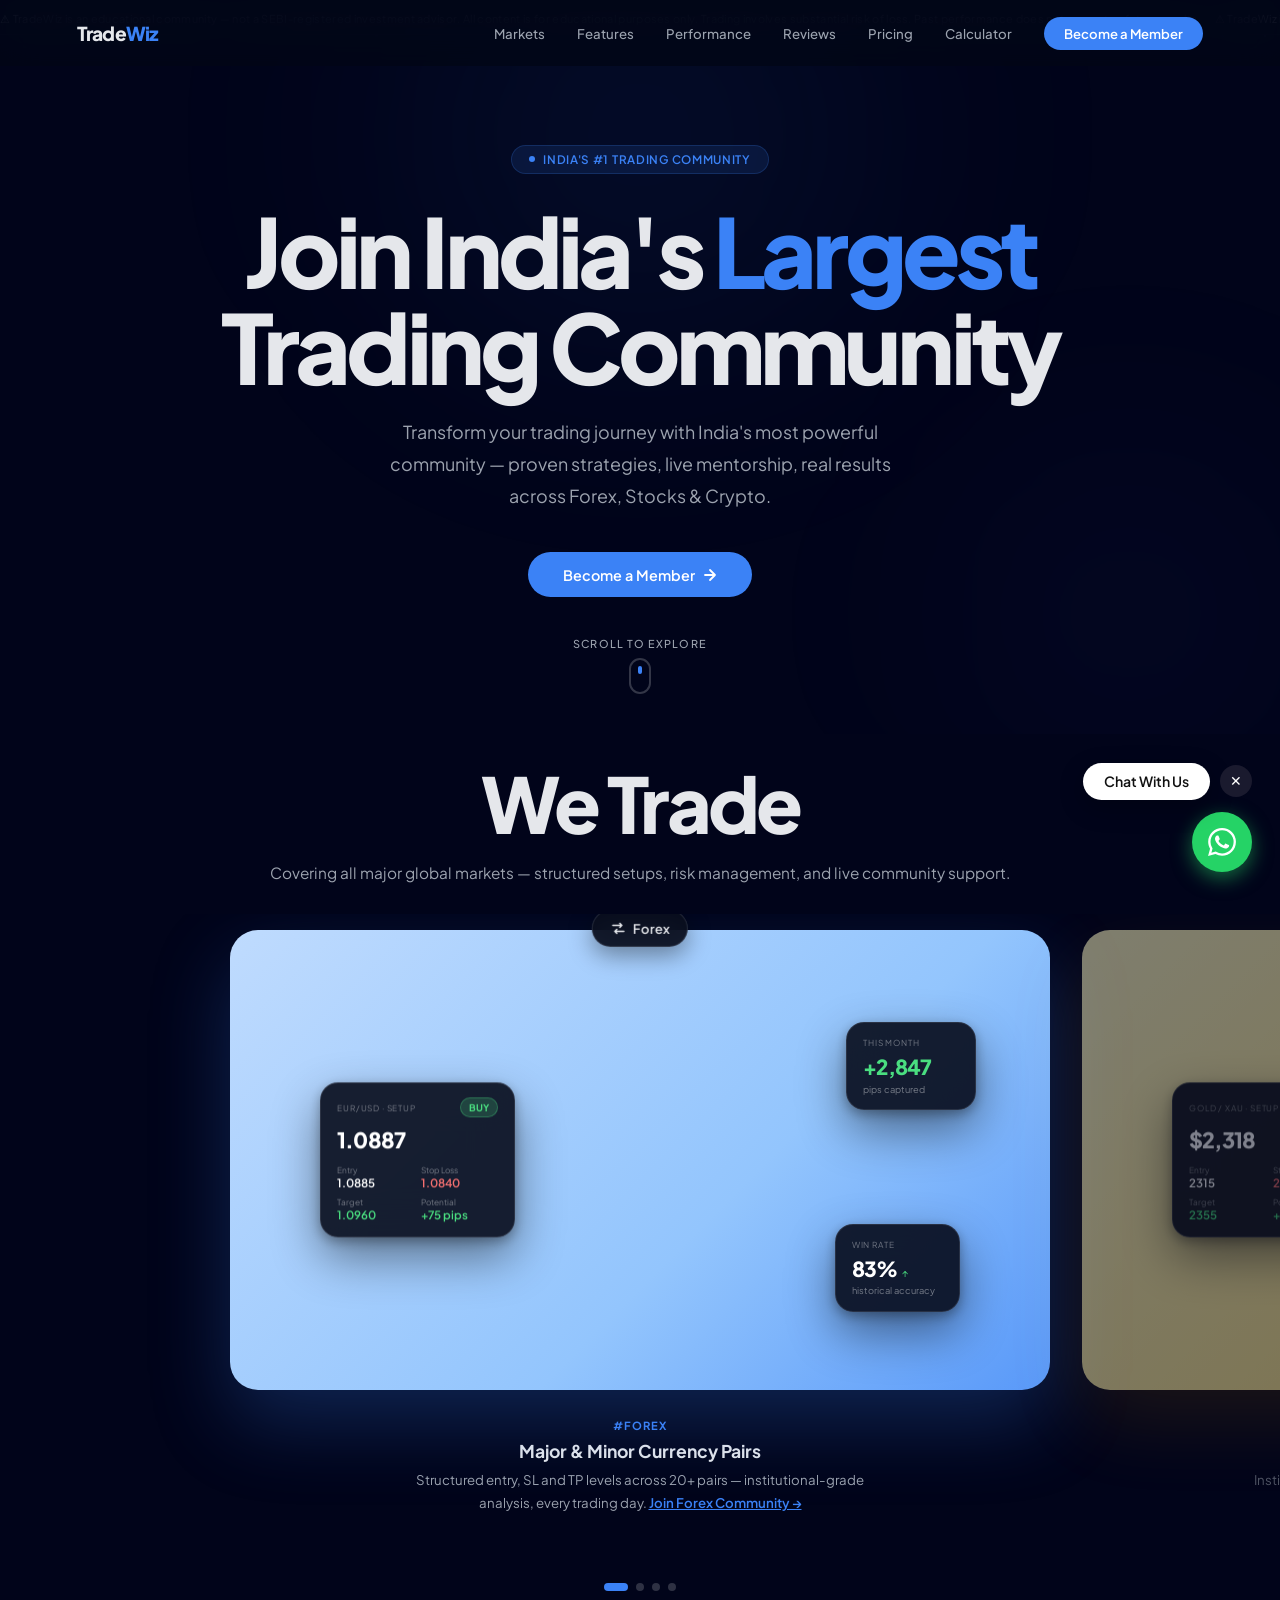
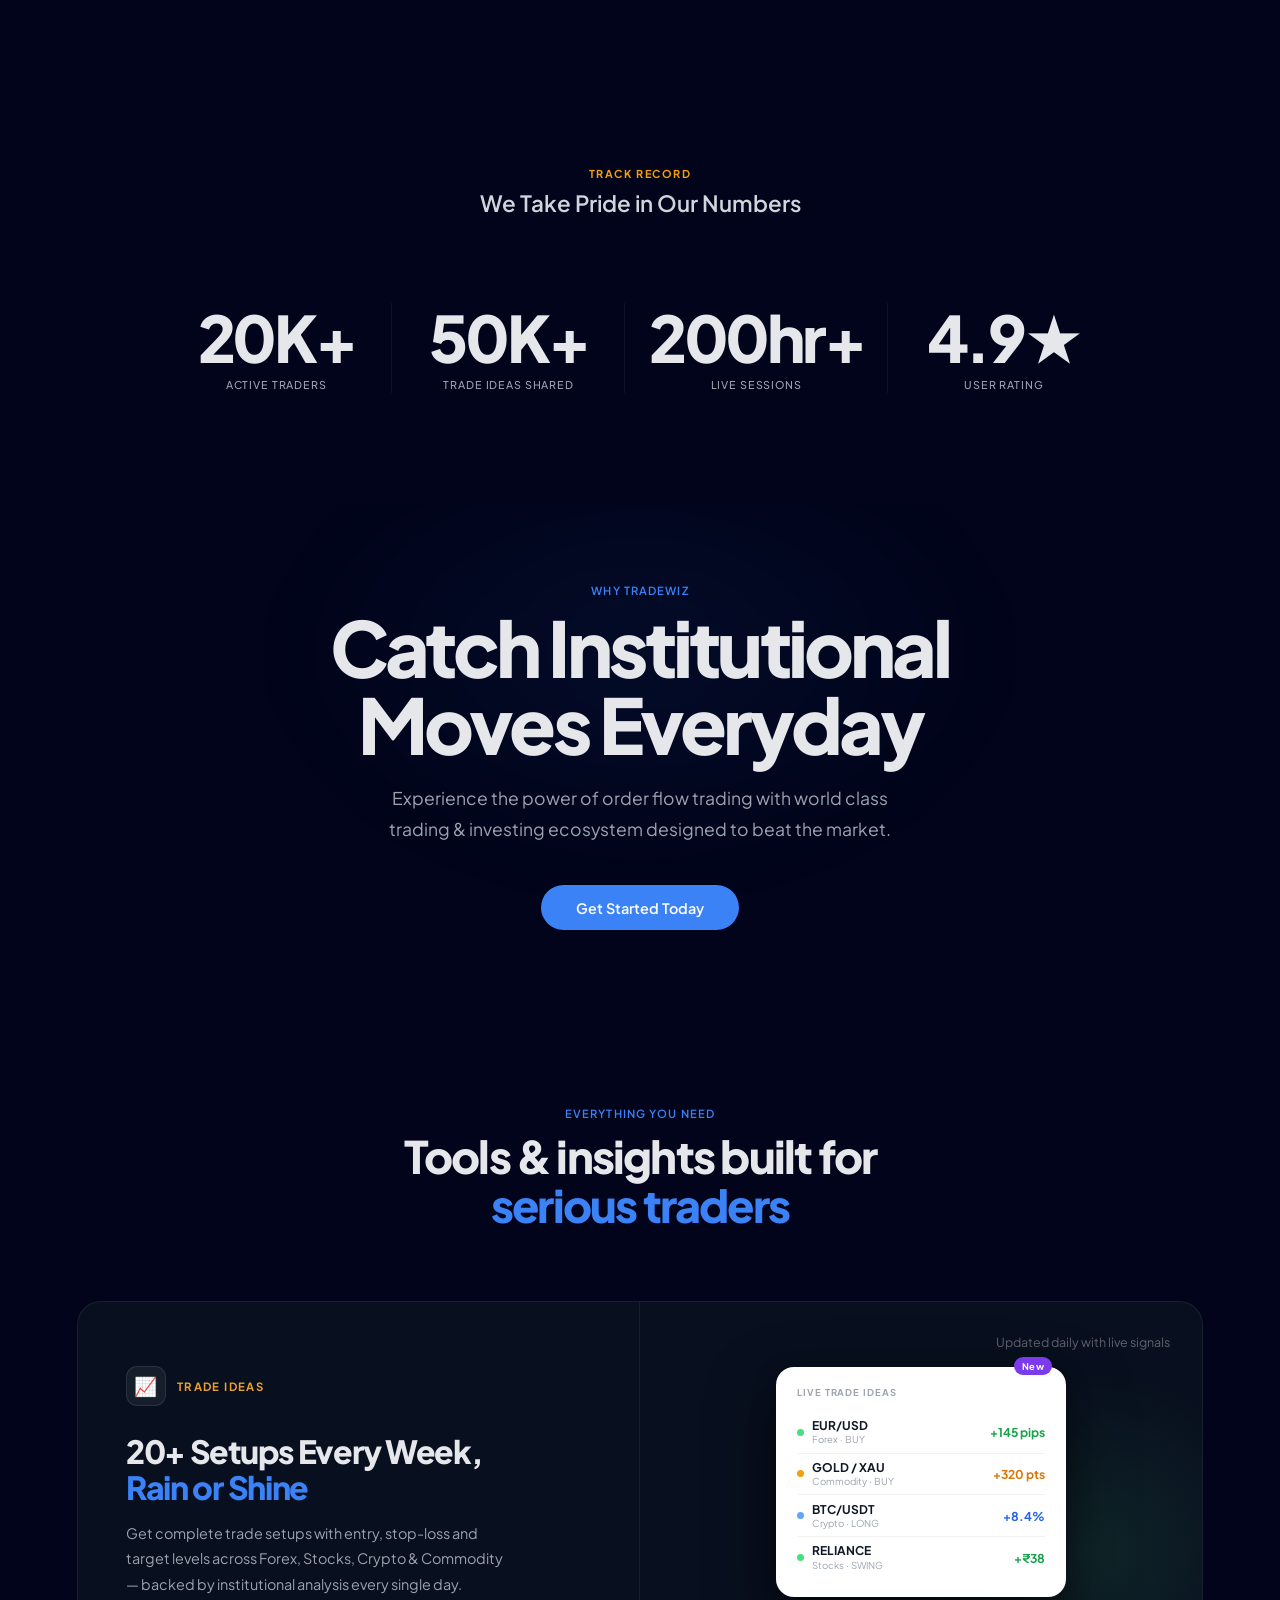
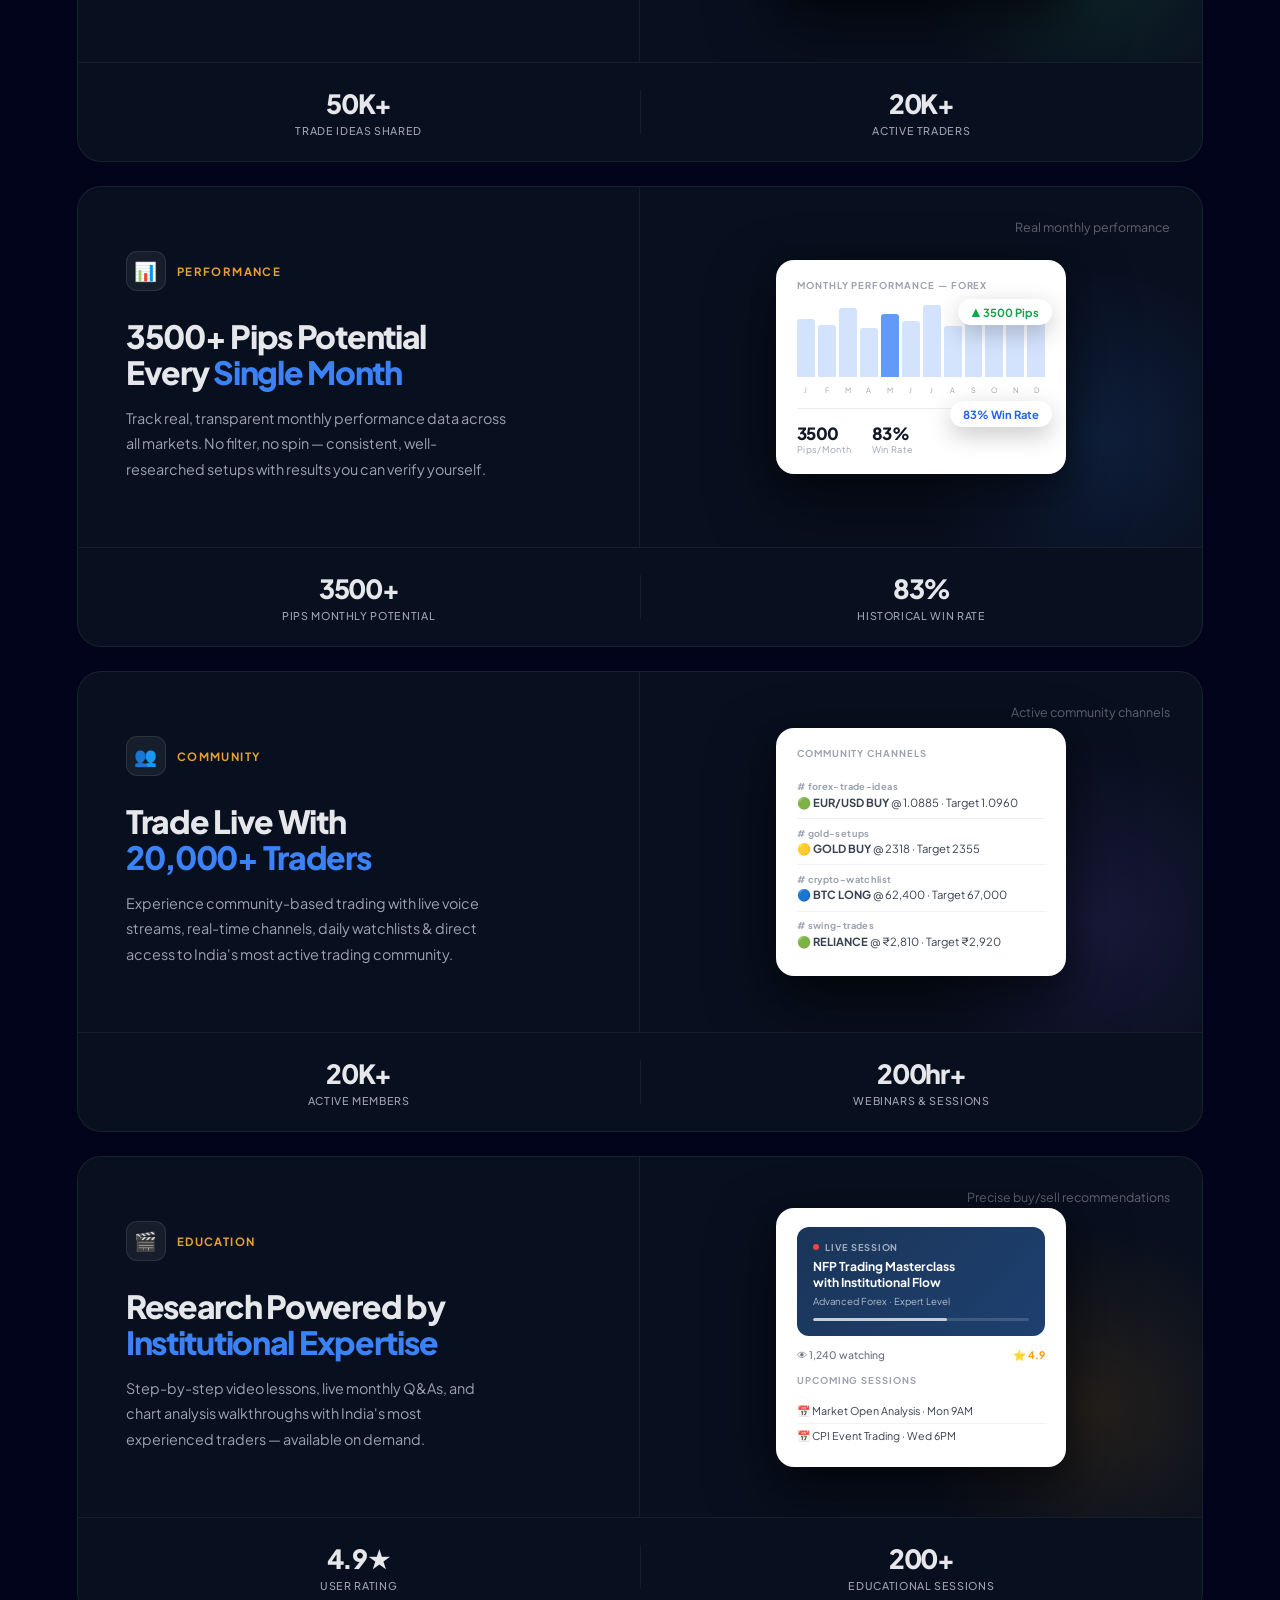
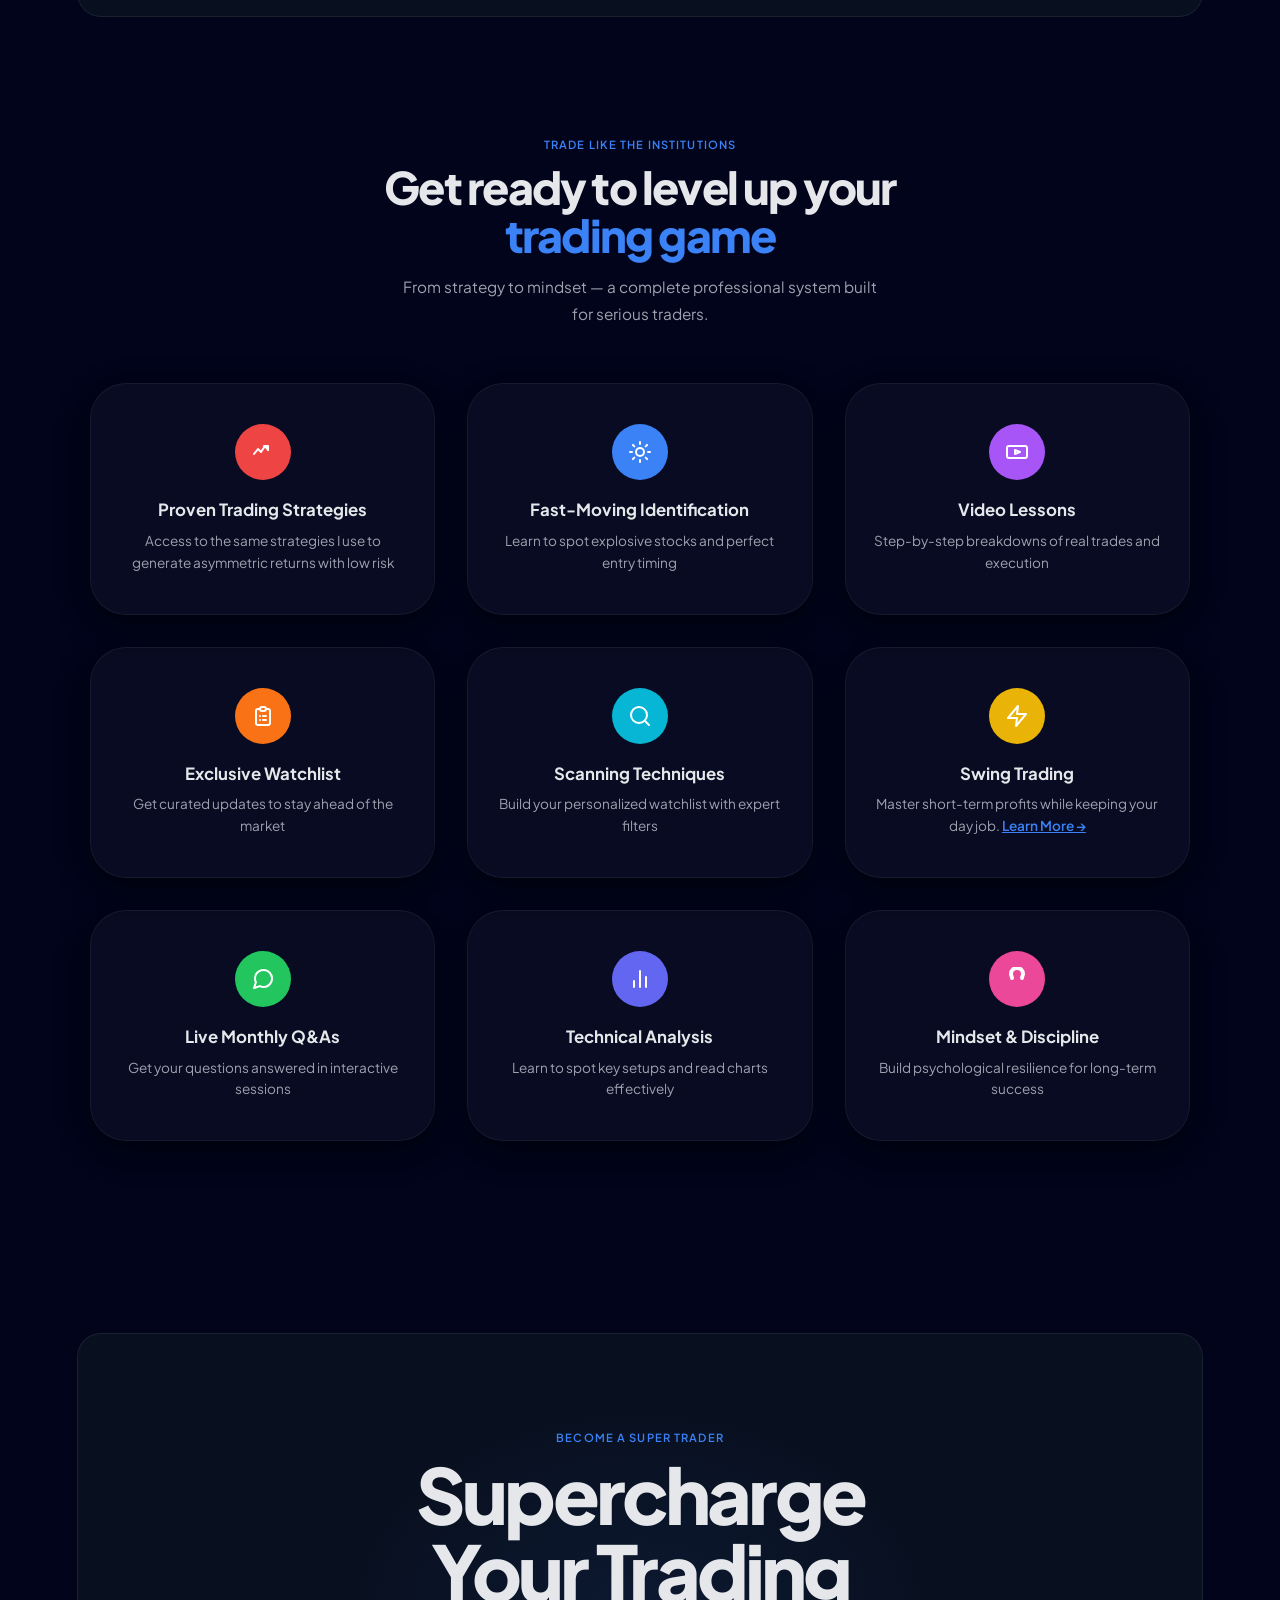
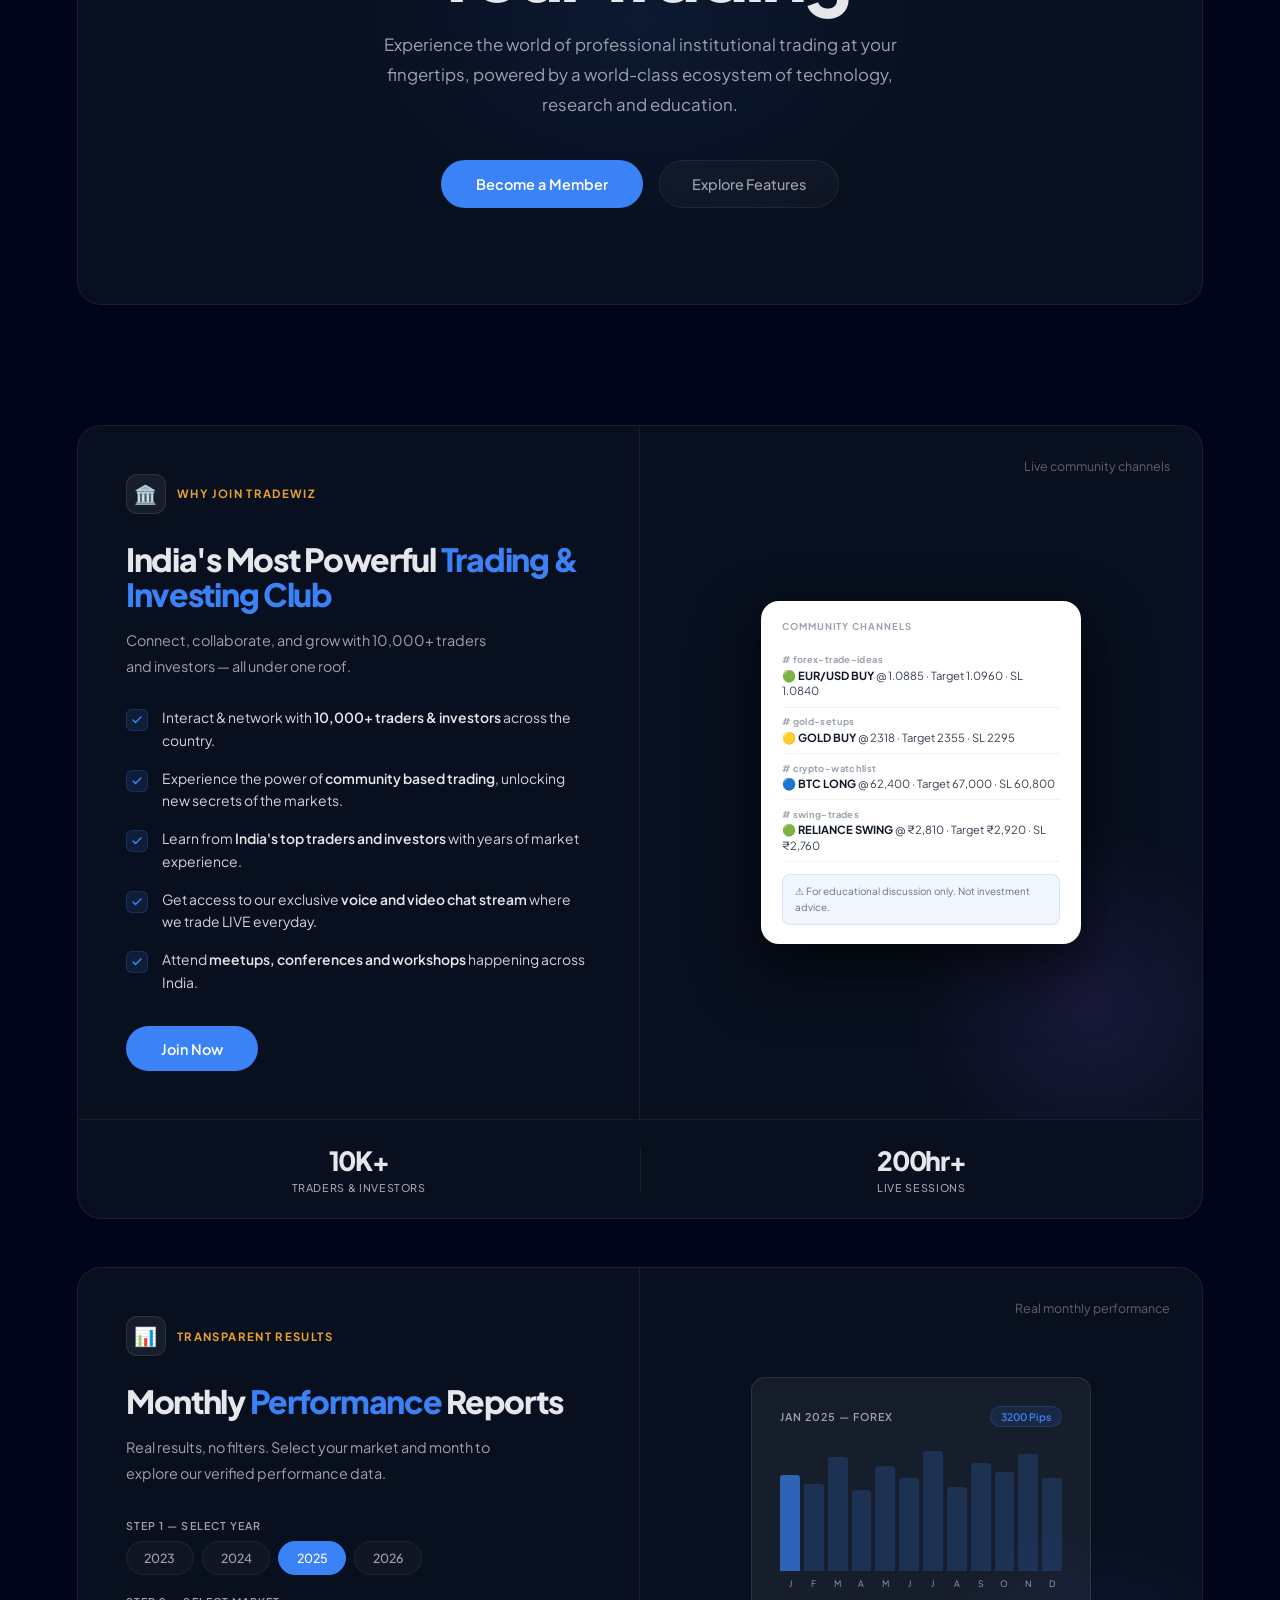
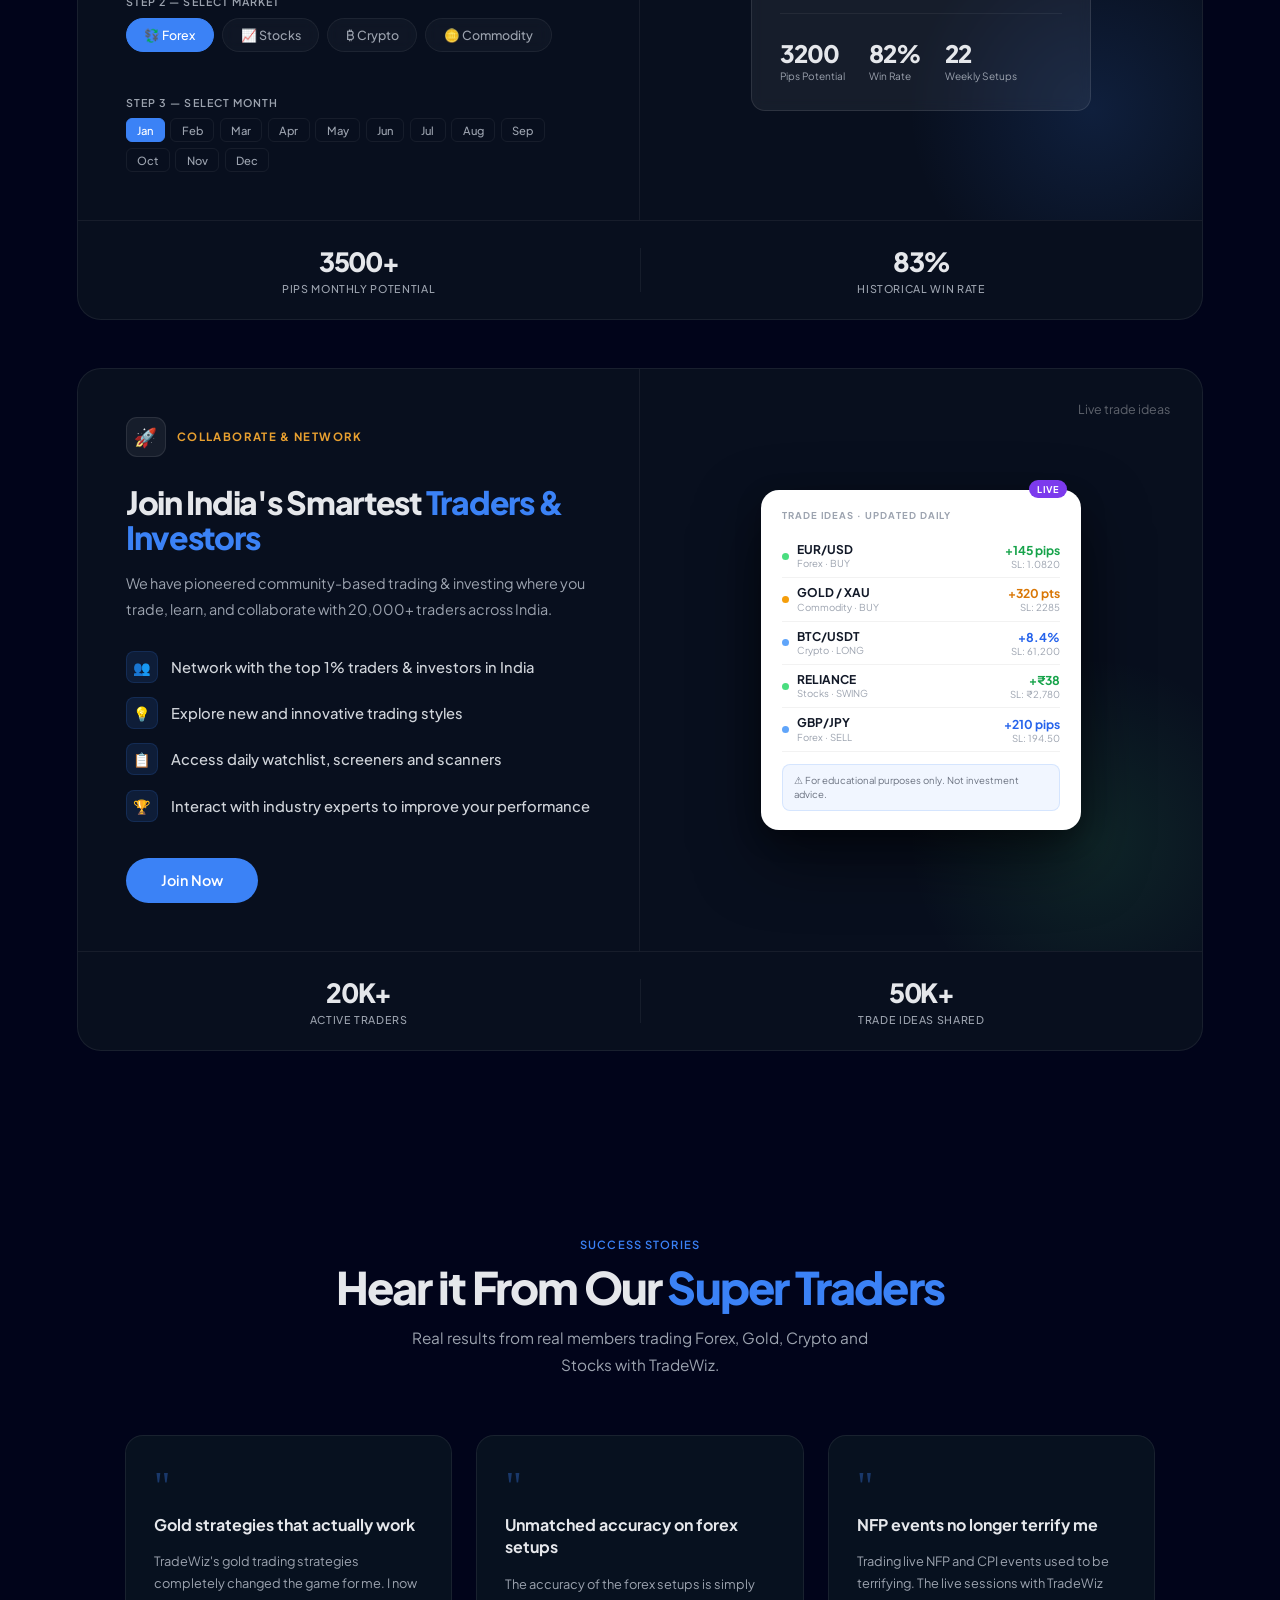
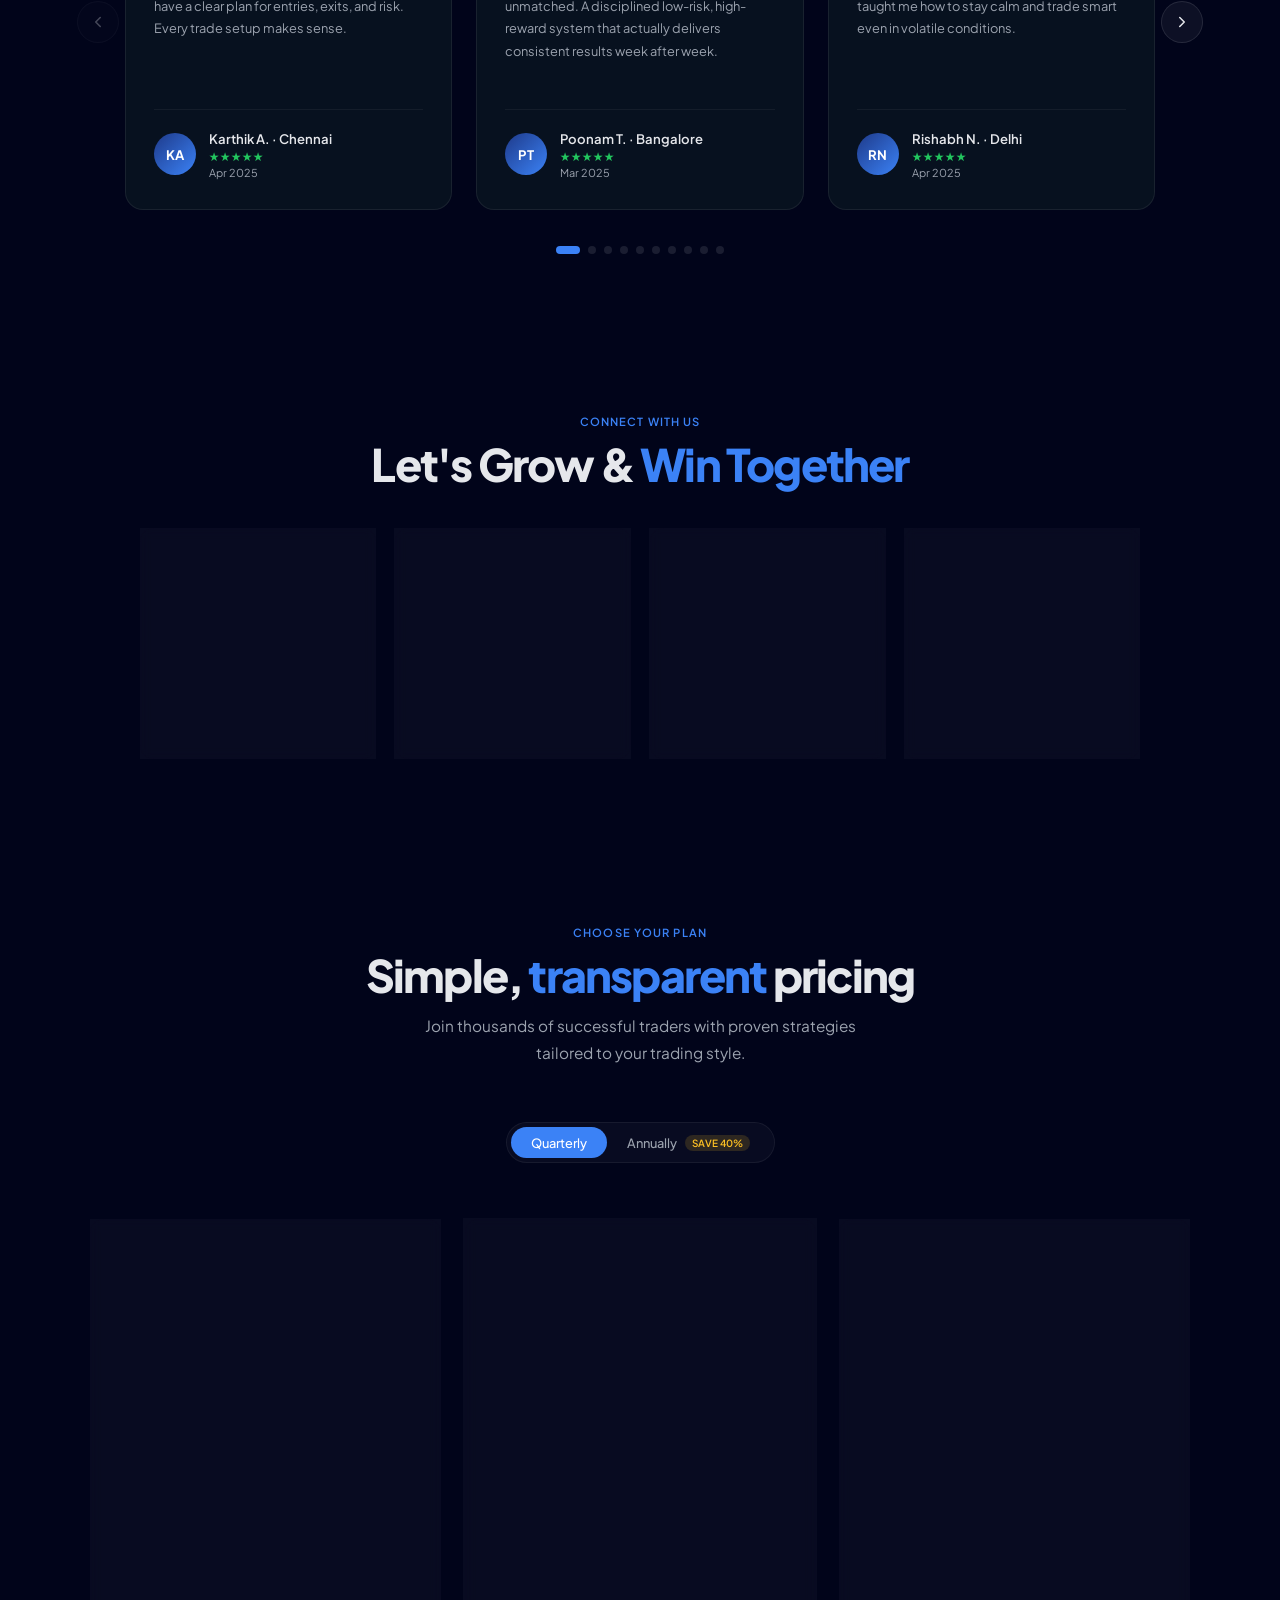
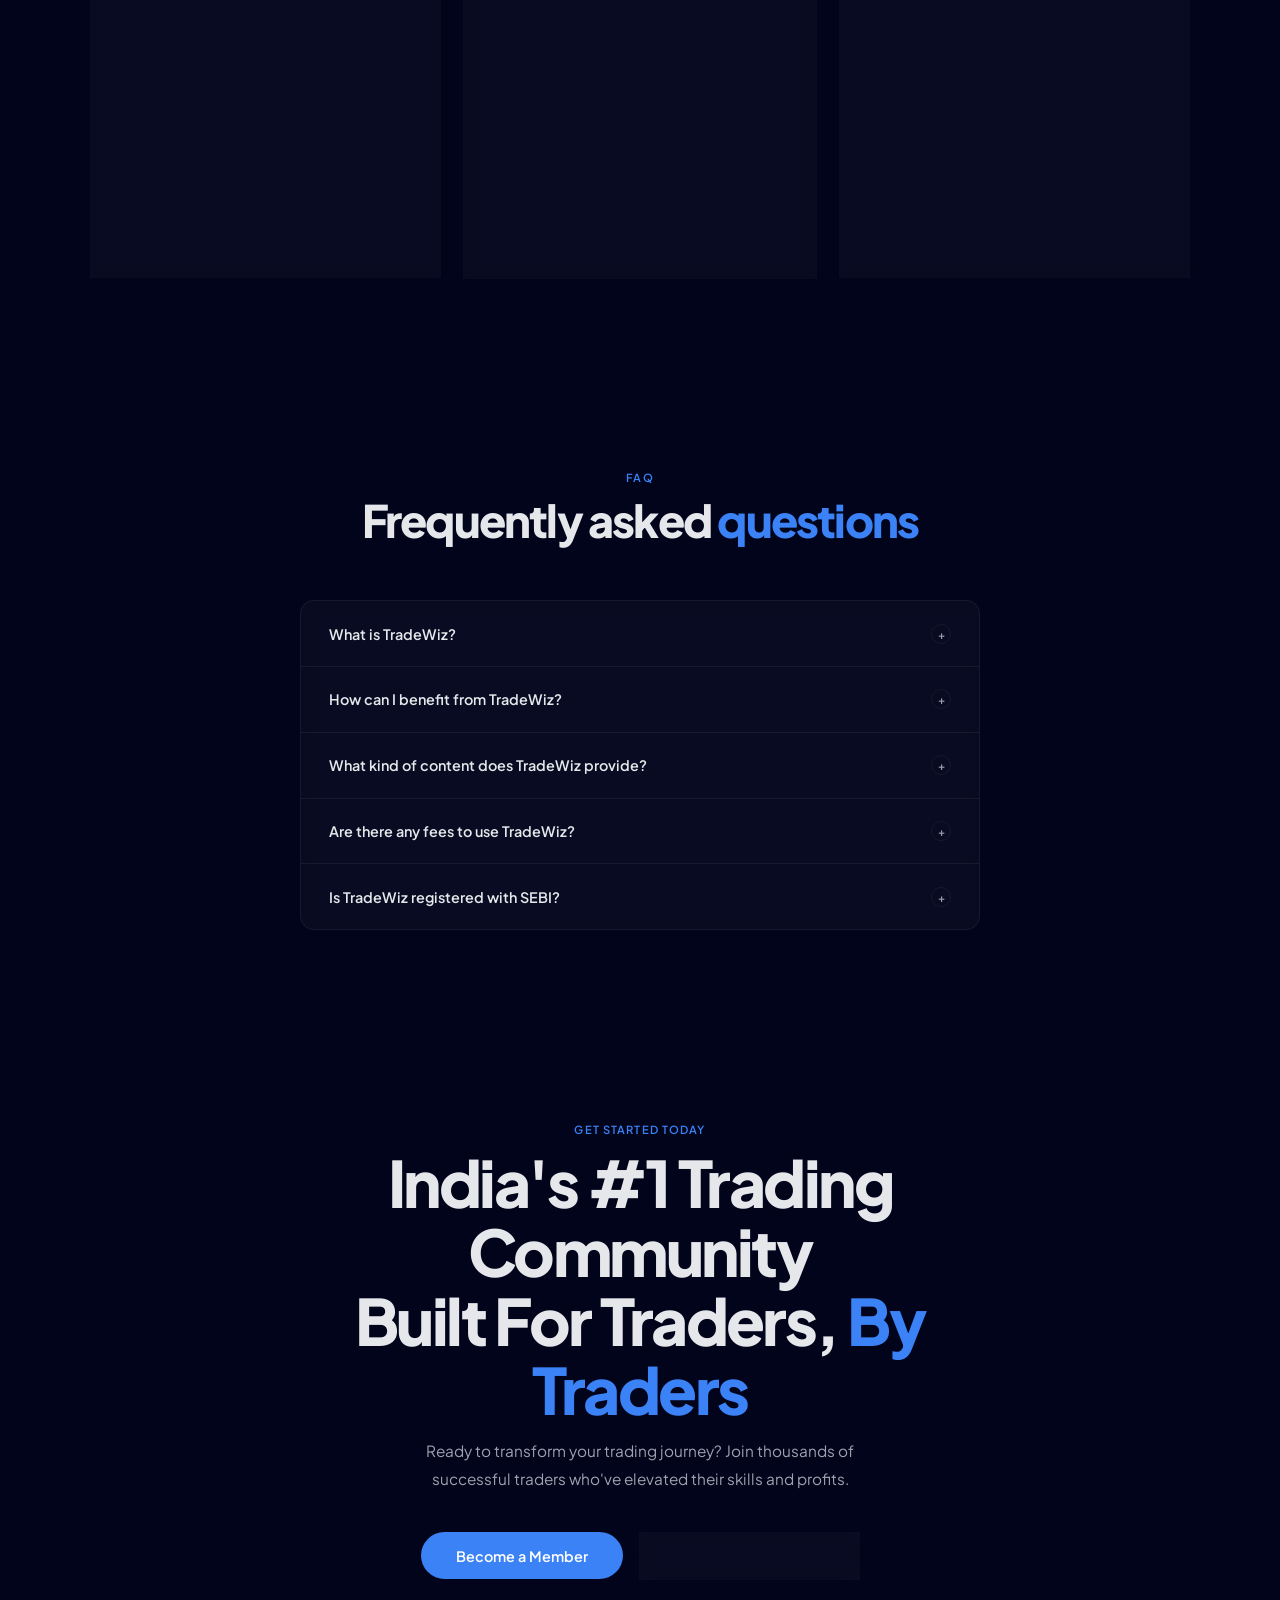
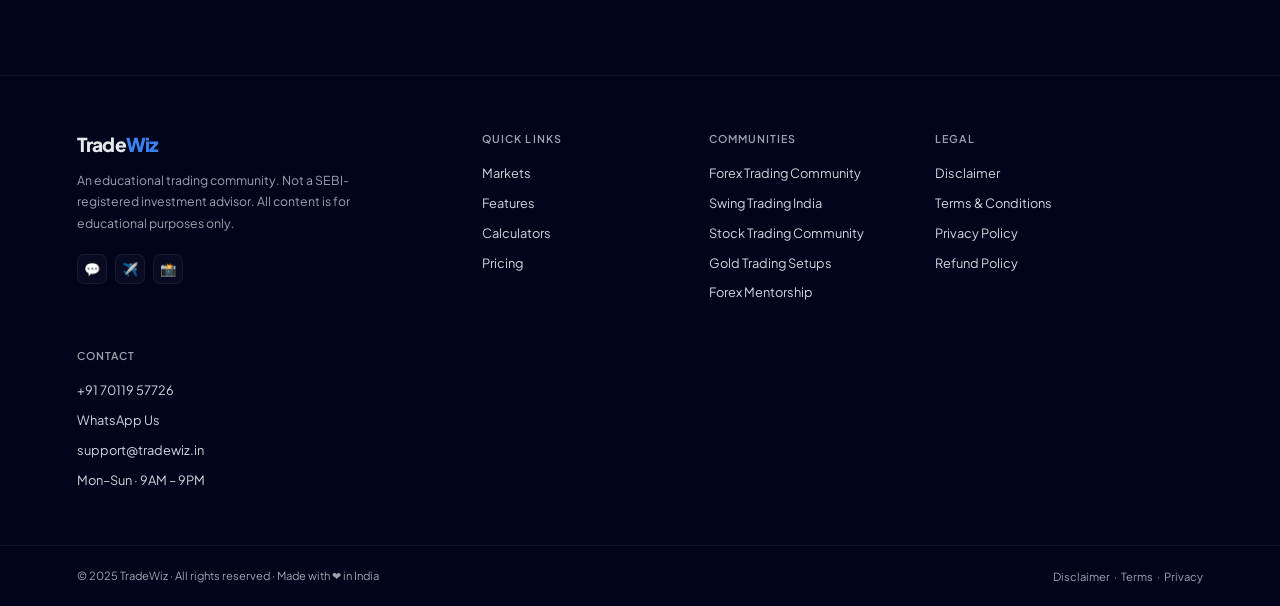
==== commit c9fd42f6: "feat: implement en-IN hreflang geo tags, EducationalOrganization/Course schemas, and BreadcrumbList " ====
--- a/index.html
+++ b/index.html
@@ -2,6 +2,10 @@
 <html lang="en">
 
 <head>
+  <link rel="alternate" hreflang="en-IN" href="https://tradewiz.in/">
+  <link rel="alternate" hreflang="x-default" href="https://tradewiz.in/">
+  <meta name="geo.region" content="IN">
+  <meta name="geo.placename" content="India">
   <!-- Google tag (gtag.js) -->
   <script async src="https://www.googletagmanager.com/gtag/js?id=G-MNBHR93N0V"></script>
   <script>
@@ -129,6 +133,71 @@
     }]
   }
   </script>
+  <!-- EducationalOrganization & Course Schema -->
+  <script type="application/ld+json">
+  {
+    "@context": "https://schema.org",
+    "@type": "EducationalOrganization",
+    "name": "TradeWiz",
+    "legalName": "TradeWiz LLP",
+    "url": "https://tradewiz.in",
+    "logo": "https://tradewiz.in/favicon.png",
+    "description": "India's #1 educational trading community for learning Forex, Indian Equities (NSE/BSE), and Crypto trading strategies.",
+    "knowsAbout": [
+      "Forex Trading",
+      "Stock Market Technical Analysis",
+      "Swing Trading Strategies",
+      "Gold XAUUSD Order Flow",
+      "Risk Management & Position Sizing"
+    ],
+    "hasOfferCatalog": {
+      "@type": "OfferCatalog",
+      "name": "Trading Educational Programs",
+      "itemListElement": [
+        {
+          "@type": "Course",
+          "name": "Forex Trading & Risk Management Masterclass",
+          "description": "Learn lot sizing, pip calculation, price action analysis, and currency risk management.",
+          "provider": {
+            "@type": "EducationalOrganization",
+            "name": "TradeWiz"
+          }
+        },
+        {
+          "@type": "Course",
+          "name": "Indian Stock Market Swing Trading System",
+          "description": "Learn equity swing setups, breakout identification, and technical watchlists for NSE/BSE stocks.",
+          "provider": {
+            "@type": "EducationalOrganization",
+            "name": "TradeWiz"
+          }
+        }
+      ]
+    }
+  }
+  </script>
+  <!-- LocalBusiness Schema (Staged Placeholder - Replace with Registered LLP Business Address) -->
+  <!--
+  <script type="application/ld+json">
+  {
+    "@context": "https://schema.org",
+    "@type": "LocalBusiness",
+    "name": "TradeWiz LLP",
+    "image": "https://tradewiz.in/favicon.png",
+    "url": "https://tradewiz.in",
+    "telephone": "+91-7011957726",
+    "priceRange": "₹4999 - ₹9999",
+    "address": {
+      "@type": "PostalAddress",
+      "streetAddress": "REGISTERED_LLP_STREET_ADDRESS",
+      "addressLocality": "CITY",
+      "addressRegion": "STATE",
+      "postalCode": "PINCODE",
+      "addressCountry": "IN"
+    }
+  }
+  </script>
+  -->
 </head>
 
 <body>
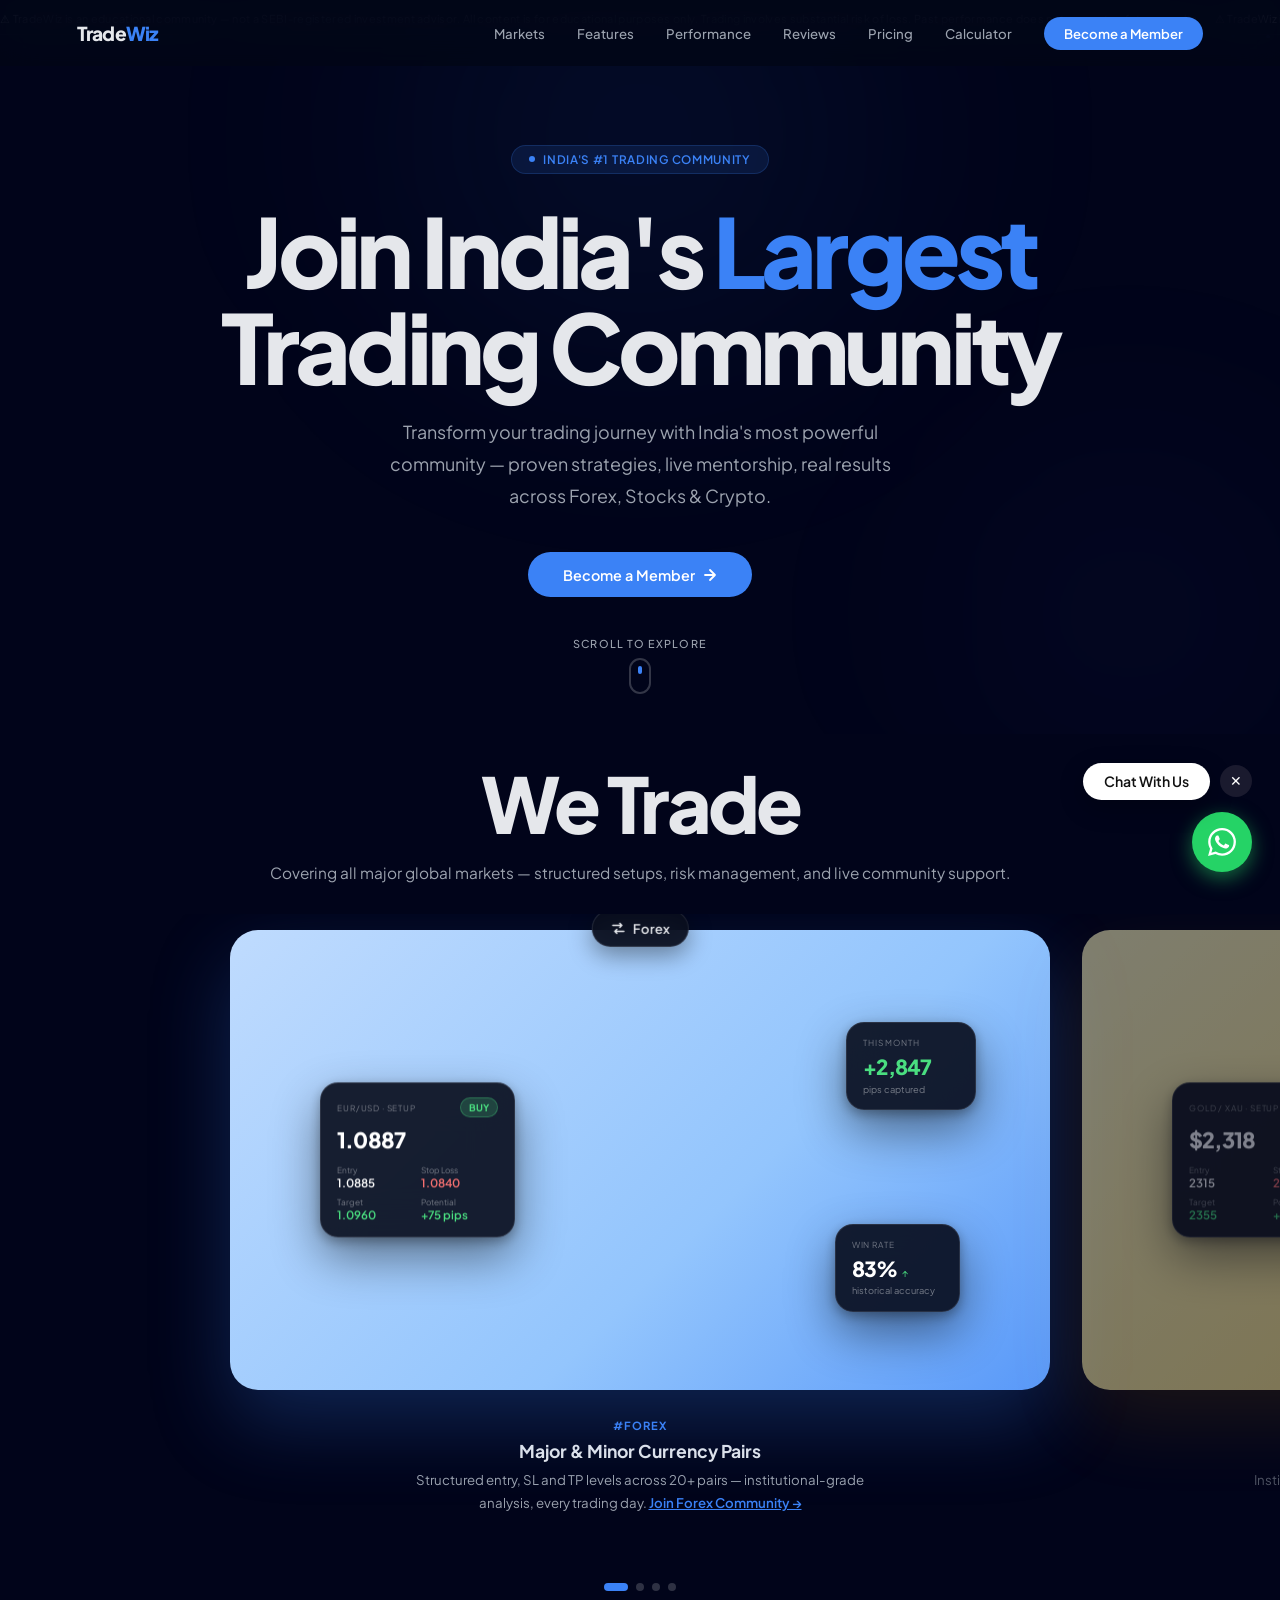
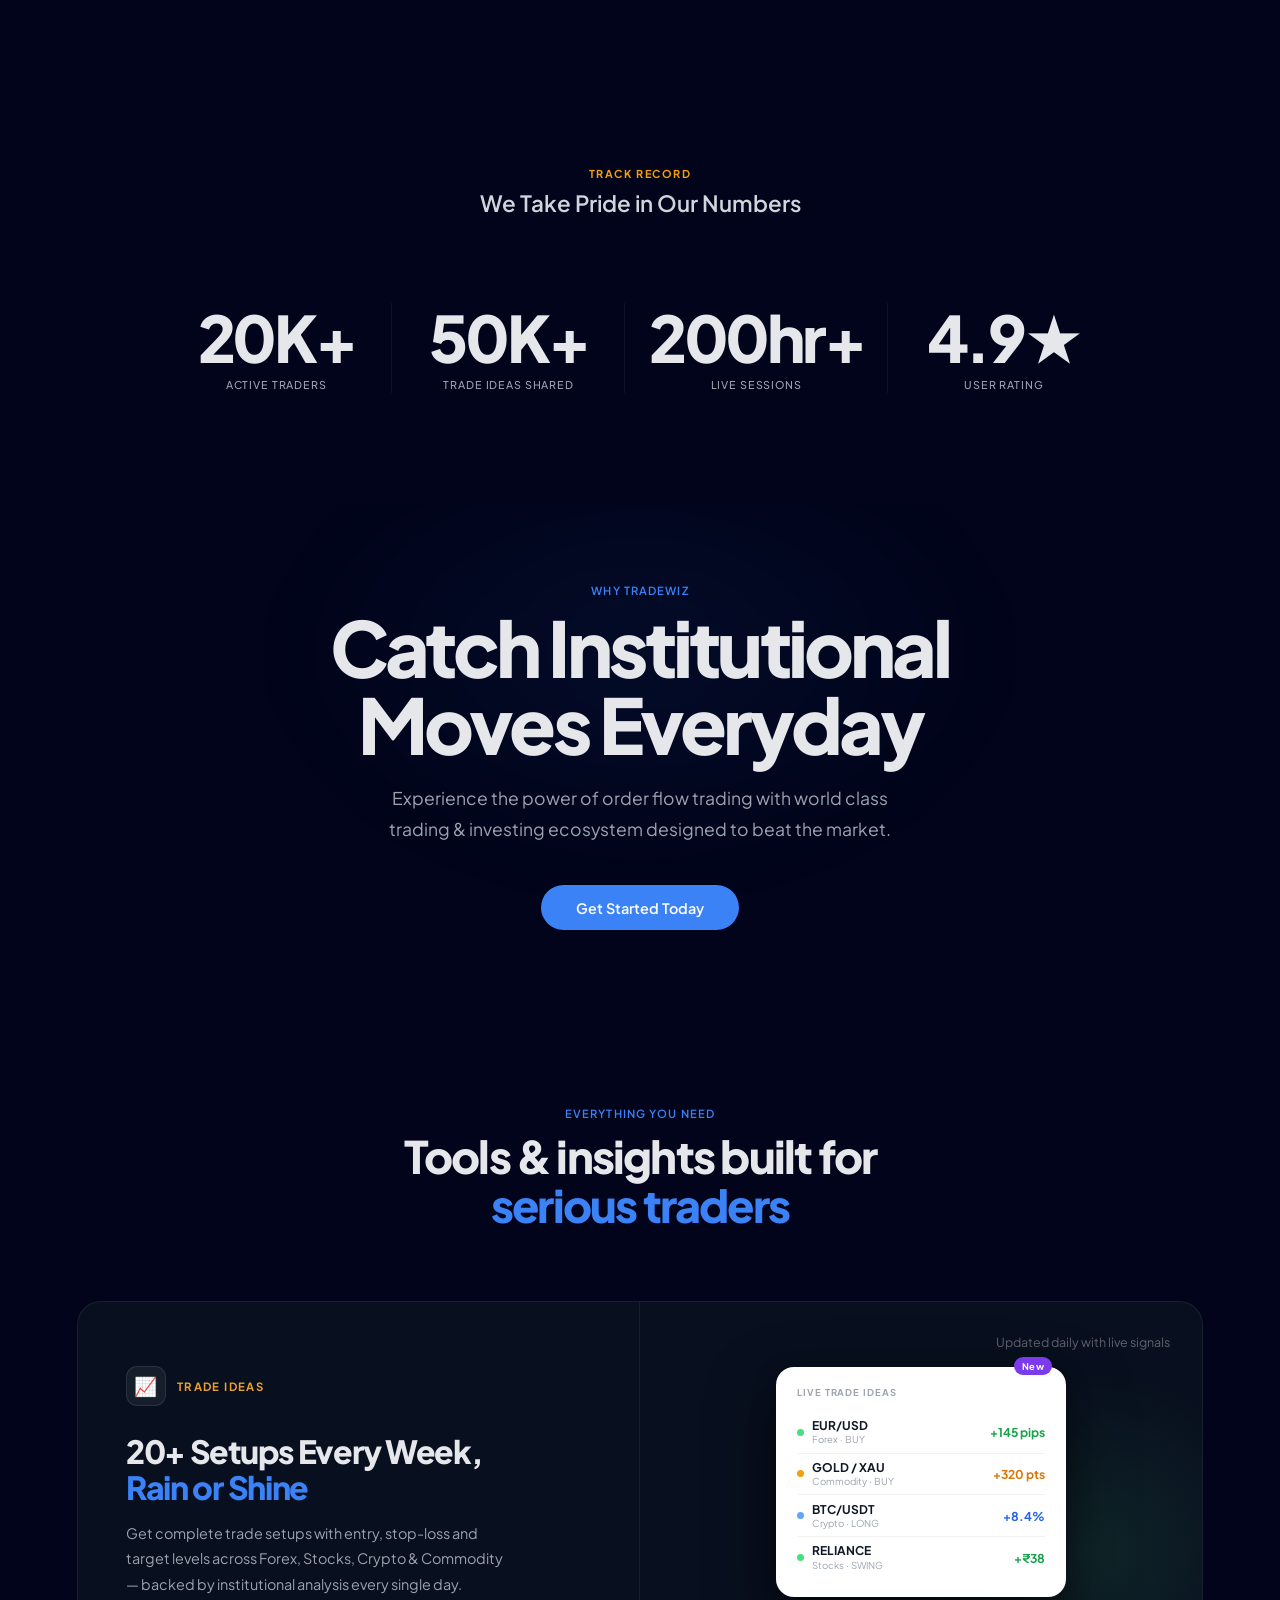
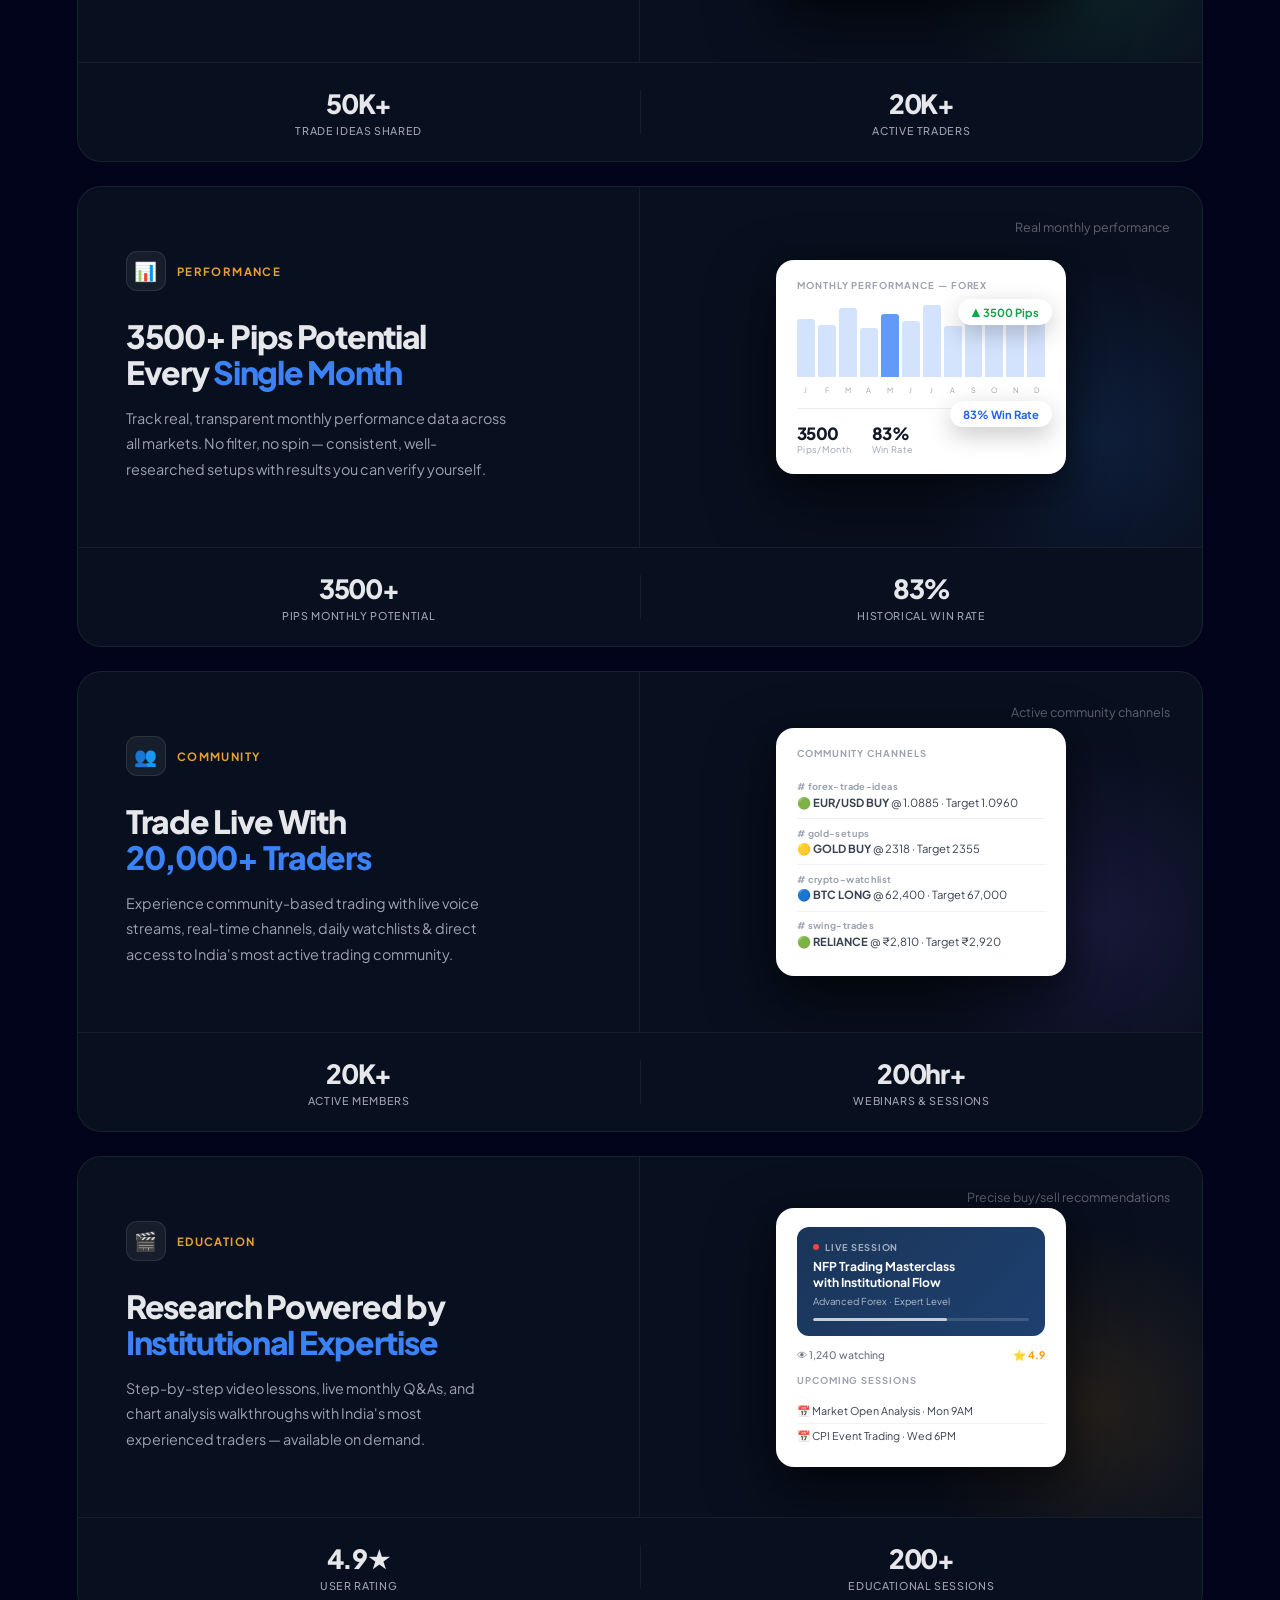
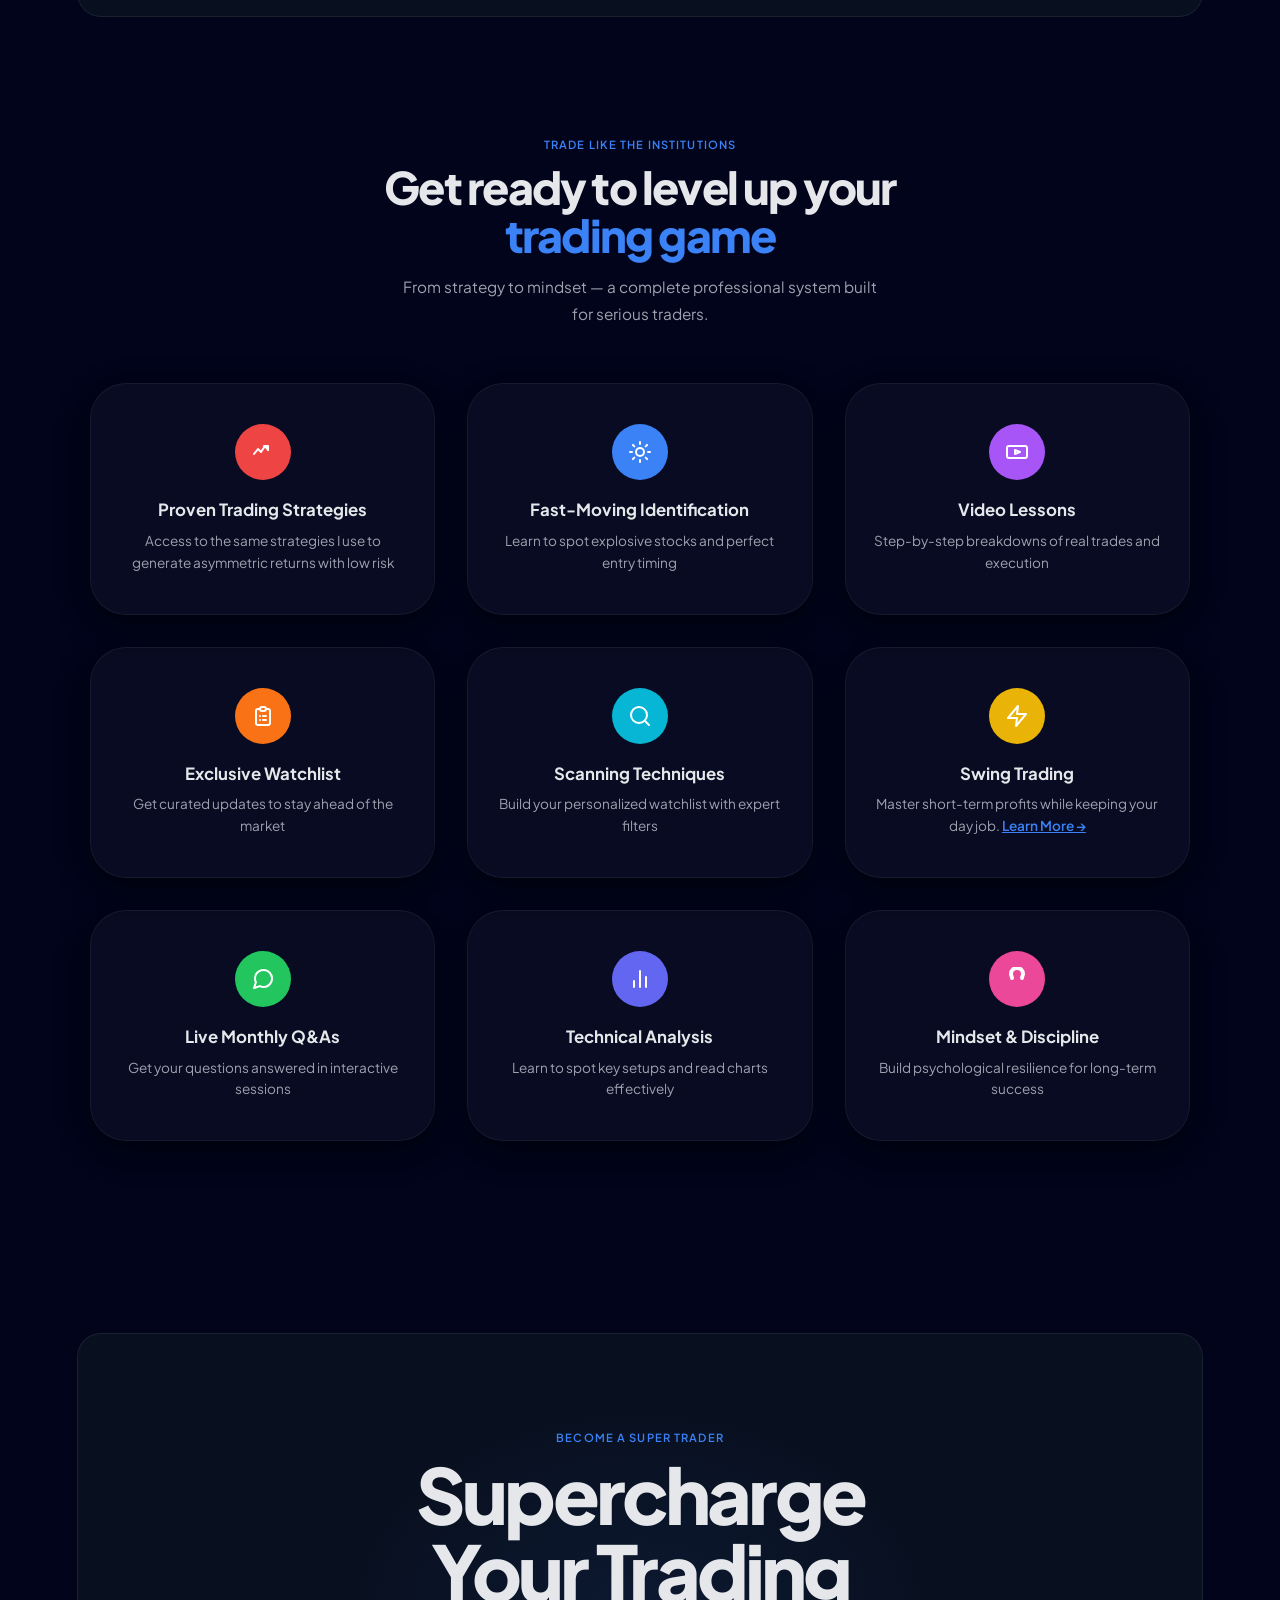
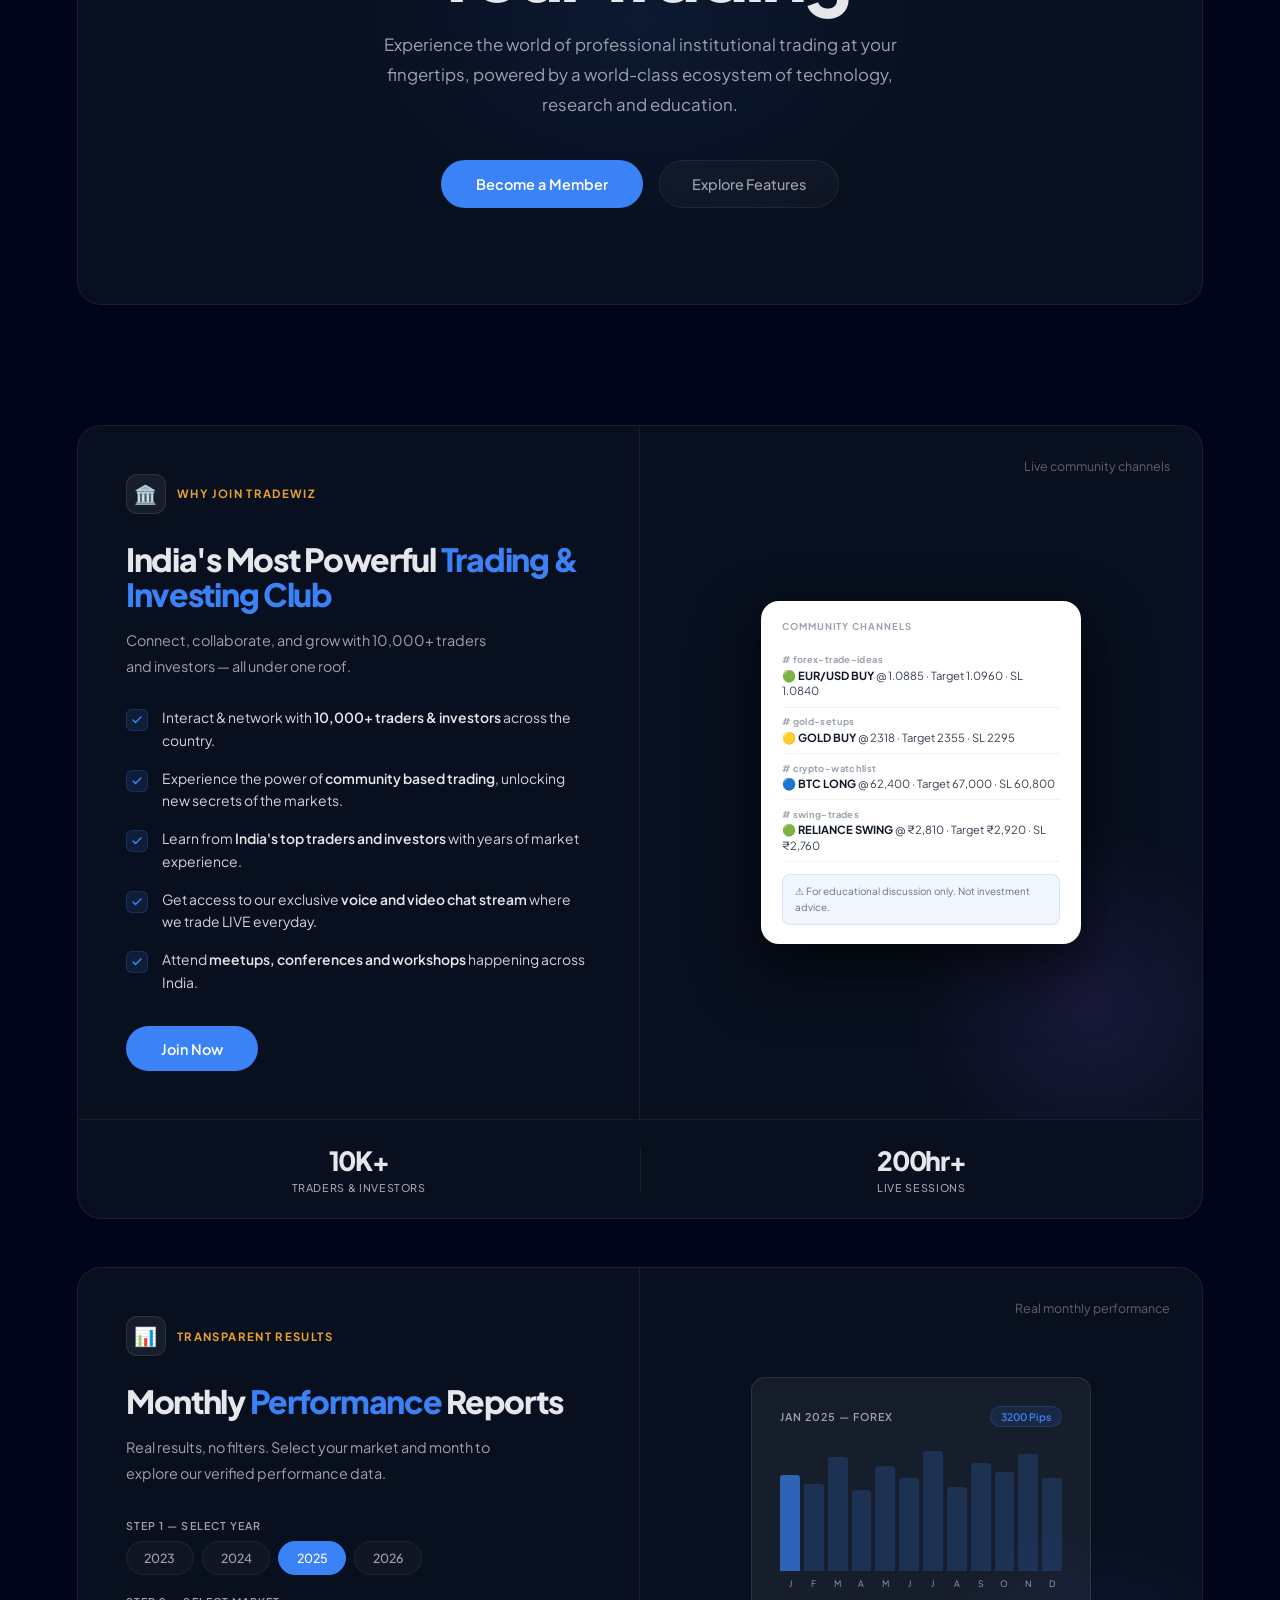
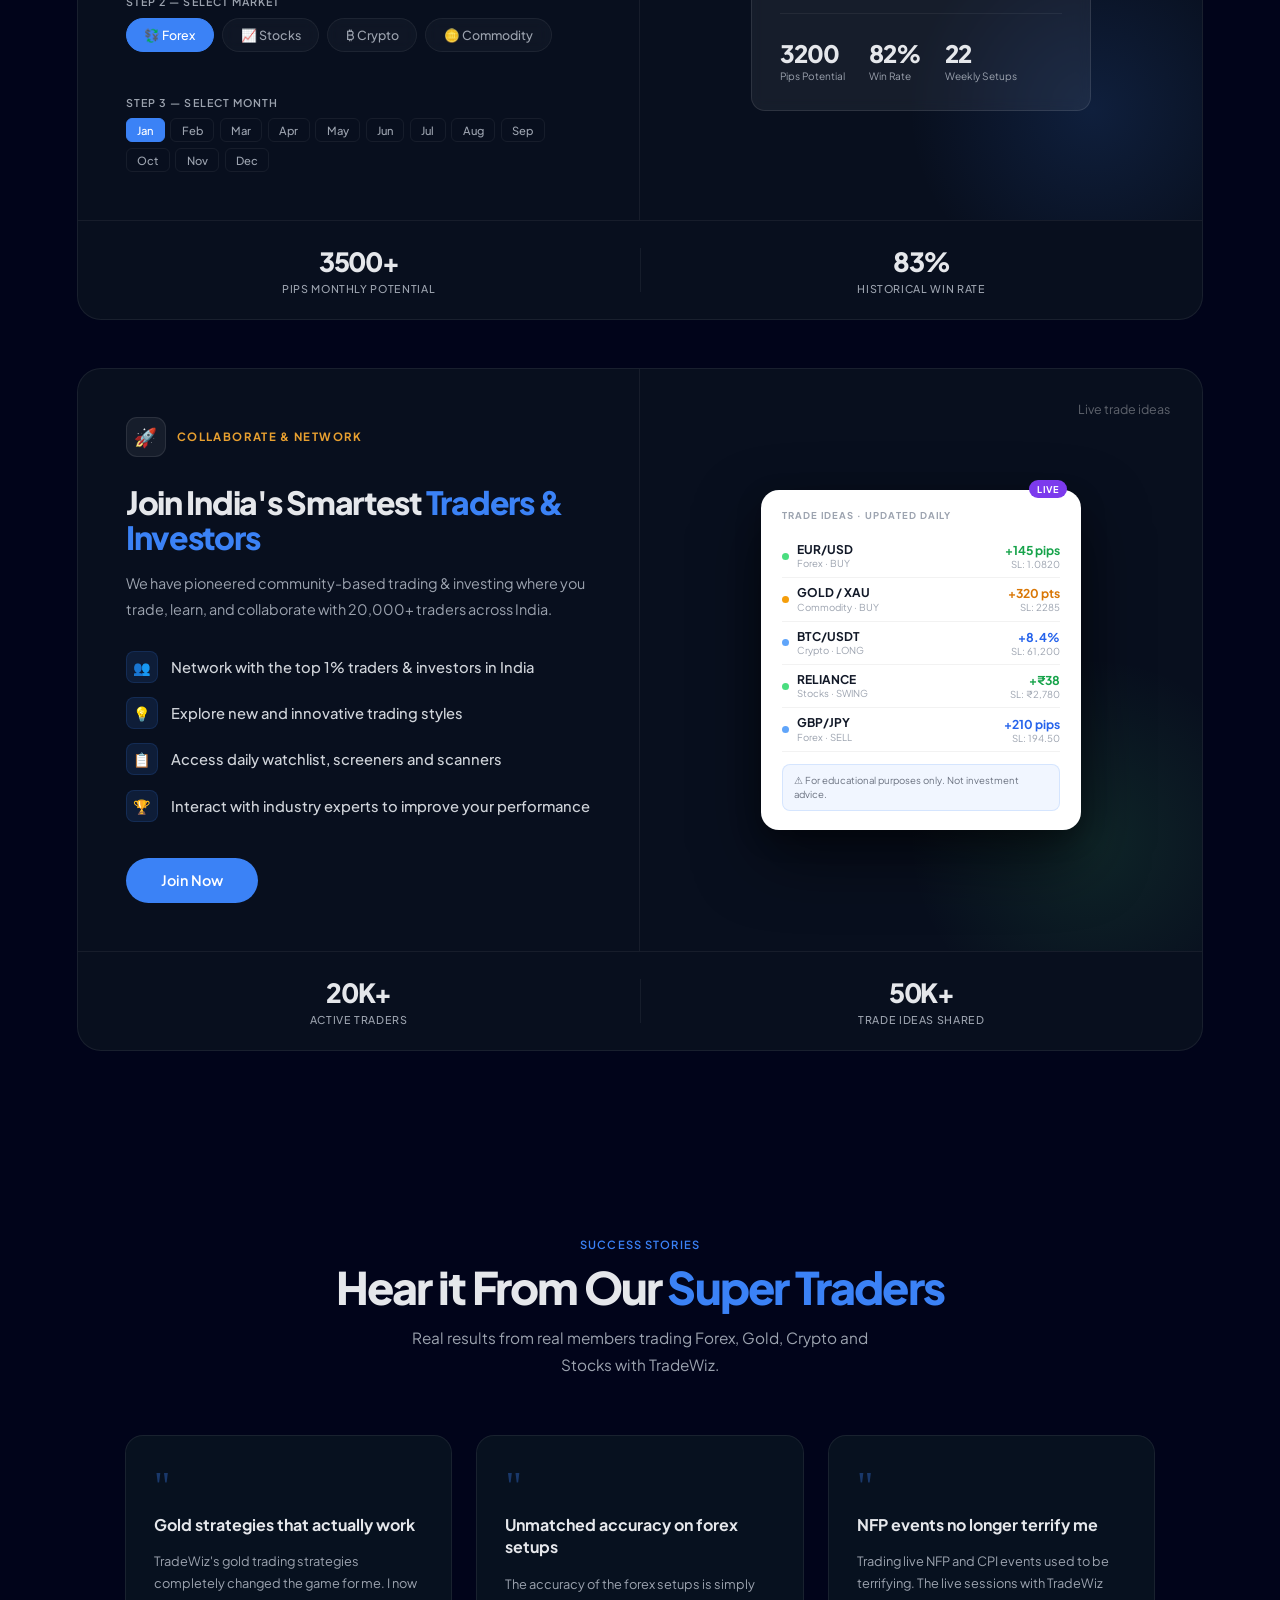
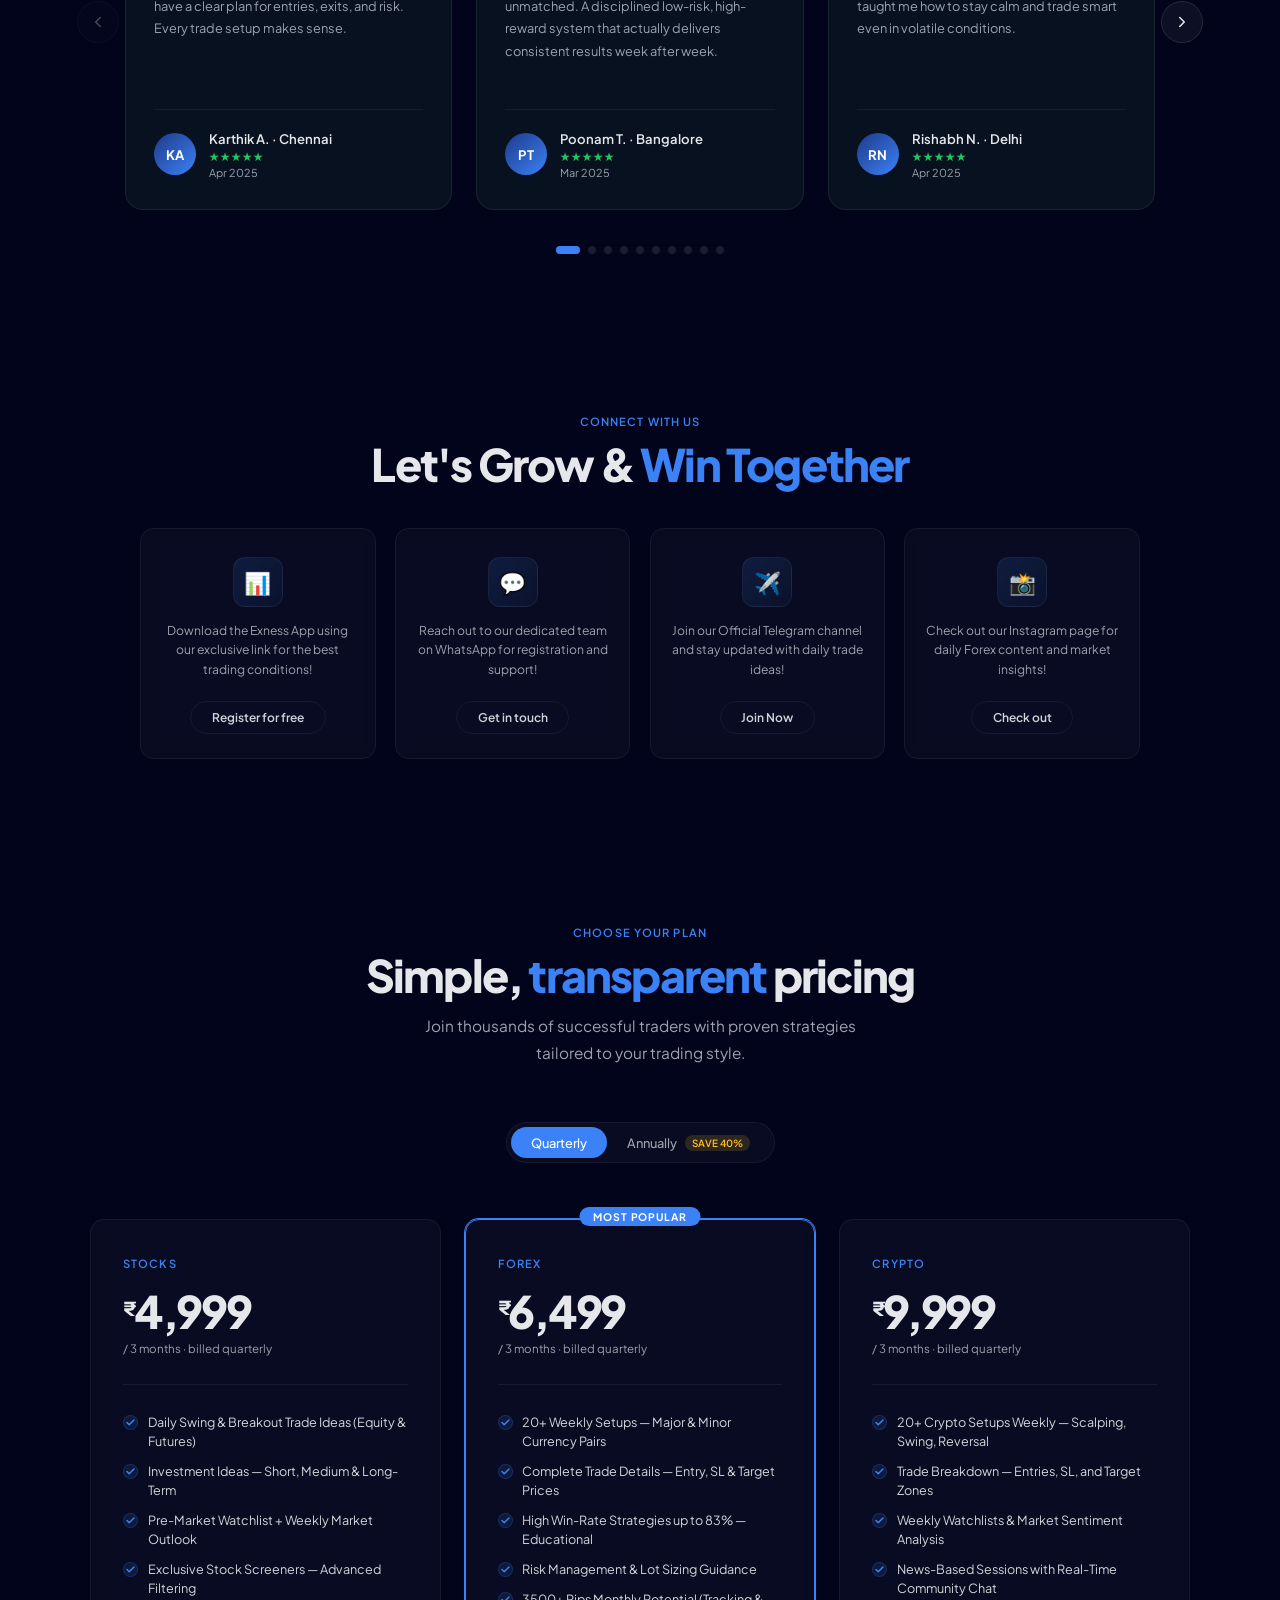
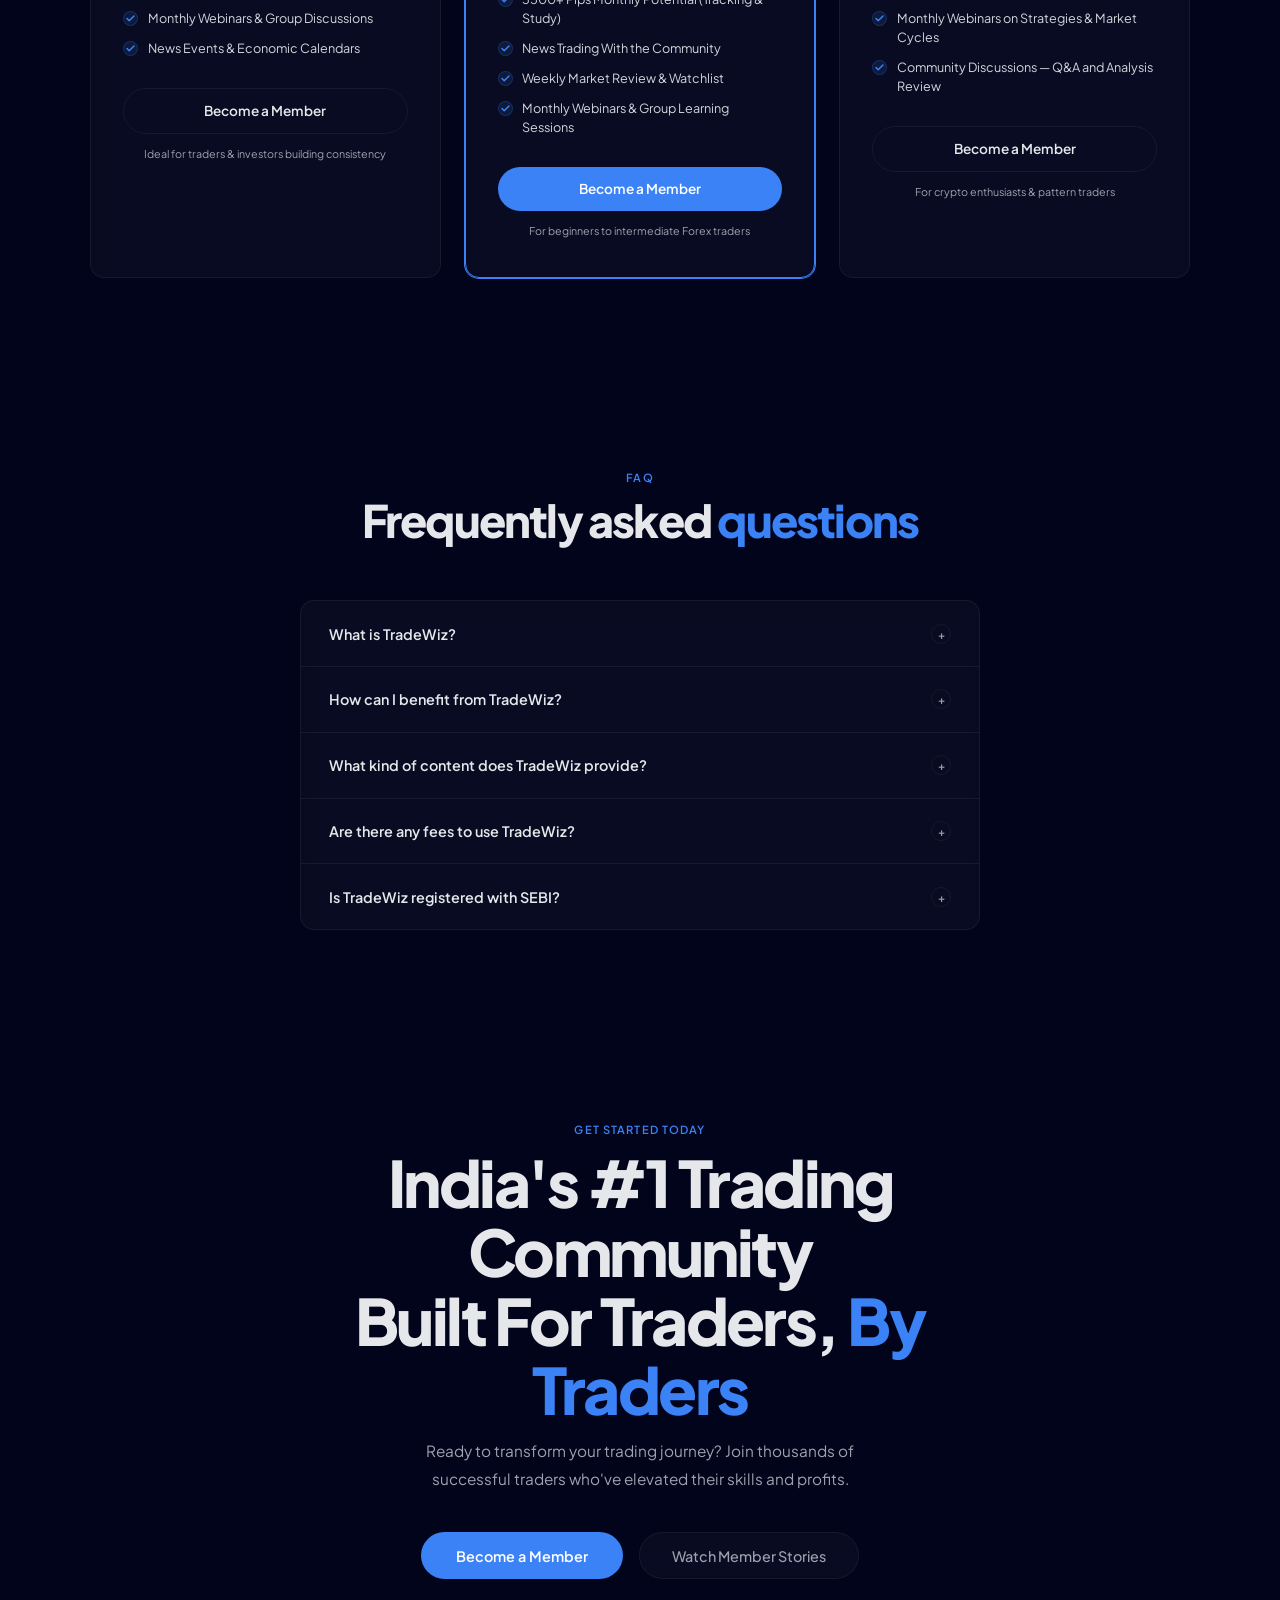
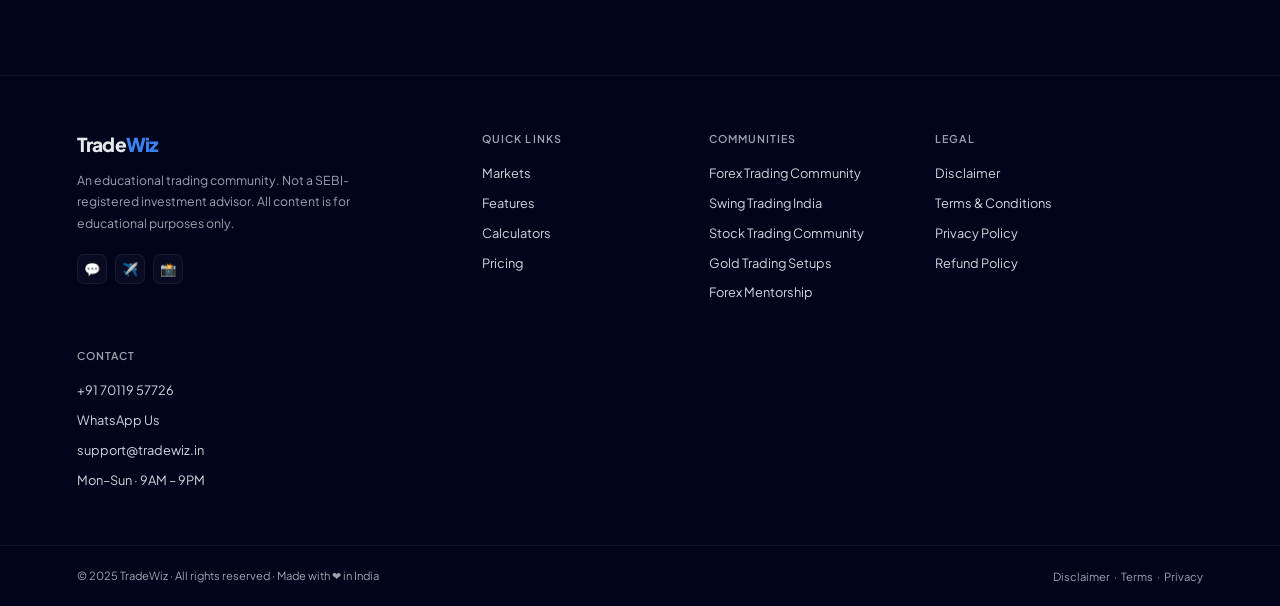
==== commit 9938d360: "fix: resolve Vercel 307 redirect error in GSC by aligning all site URLs to www.tradewiz.in primary d" ====
--- a/index.html
+++ b/index.html
@@ -2,8 +2,8 @@
 <html lang="en">
 
 <head>
-  <link rel="alternate" hreflang="en-IN" href="https://tradewiz.in/">
-  <link rel="alternate" hreflang="x-default" href="https://tradewiz.in/">
+  <link rel="alternate" hreflang="en-IN" href="https://www.tradewiz.in/">
+  <link rel="alternate" hreflang="x-default" href="https://www.tradewiz.in/">
   <meta name="geo.region" content="IN">
   <meta name="geo.placename" content="India">
   <!-- Google tag (gtag.js) -->
@@ -23,24 +23,24 @@
   <meta name="description" content="Join 20,000+ traders on TradeWiz — India's #1 educational trading community. Daily setups, live streams & verified performance reports. Start today.">
   <meta name="keywords" content="TradeWiz, India trading community, forex trading India, stock trading community, crypto trading India, trade ideas, live trading sessions, trading mentorship, algo trading India">
   <meta name="robots" content="index, follow">
-  <link rel="canonical" href="https://tradewiz.in/">
+  <link rel="canonical" href="https://www.tradewiz.in/">
 
   <!-- Open Graph / Facebook -->
   <meta property="og:type" content="website">
   <meta property="og:site_name" content="TradeWiz">
   <meta property="og:title" content="TradeWiz | India's Largest Trading Community">
   <meta property="og:description" content="TradeWiz — India's #1 trading community. 20,000+ traders learning Stocks, Forex & Crypto. Daily trade ideas, live sessions & expert mentorship.">
-  <meta property="og:image" content="https://tradewiz.in/og-image.png">
+  <meta property="og:image" content="https://www.tradewiz.in/og-image.png">
   <meta property="og:image:width" content="1200">
   <meta property="og:image:height" content="630">
-  <meta property="og:url" content="https://tradewiz.in/">
+  <meta property="og:url" content="https://www.tradewiz.in/">
 
   <!-- Twitter -->
   <meta name="twitter:card" content="summary_large_image">
   <meta name="twitter:site" content="@tradewiz_in">
   <meta name="twitter:title" content="TradeWiz | India's Largest Trading Community">
   <meta name="twitter:description" content="TradeWiz — India's #1 trading community. 20,000+ traders learning Stocks, Forex & Crypto. Daily trade ideas, live sessions & expert mentorship.">
-  <meta name="twitter:image" content="https://tradewiz.in/og-image.png">
+  <meta name="twitter:image" content="https://www.tradewiz.in/og-image.png">
   <link rel="preconnect" href="https://fonts.googleapis.com">
   <link href="https://fonts.googleapis.com/css2?family=Plus+Jakarta+Sans:wght@300;400;500;600;700;800&display=swap"
     rel="stylesheet">
@@ -52,13 +52,13 @@
     "@context": "https://schema.org",
     "@type": "WebSite",
     "name": "TradeWiz",
-    "url": "https://tradewiz.in",
+    "url": "https://www.tradewiz.in",
     "description": "India's #1 trading community. 20,000+ traders learning Stocks, Forex & Crypto.",
     "potentialAction": {
       "@type": "SearchAction",
       "target": {
         "@type": "EntryPoint",
-        "urlTemplate": "https://tradewiz.in/?q={search_term_string}"
+        "urlTemplate": "https://www.tradewiz.in/?q={search_term_string}"
       },
       "query-input": "required name=search_term_string"
     }
@@ -71,8 +71,8 @@
     "@context": "https://schema.org",
     "@type": "Organization",
     "name": "TradeWiz",
-    "url": "https://tradewiz.in",
-    "logo": "https://tradewiz.in/favicon.png",
+    "url": "https://www.tradewiz.in",
+    "logo": "https://www.tradewiz.in/favicon.png",
     "description": "India's #1 educational trading community with 20,000+ active traders across Stocks, Forex, and Crypto markets.",
     "foundingDate": "2022",
     "areaServed": "IN",
@@ -140,8 +140,8 @@
     "@type": "EducationalOrganization",
     "name": "TradeWiz",
     "legalName": "TradeWiz LLP",
-    "url": "https://tradewiz.in",
-    "logo": "https://tradewiz.in/favicon.png",
+    "url": "https://www.tradewiz.in",
+    "logo": "https://www.tradewiz.in/favicon.png",
     "description": "India's #1 educational trading community for learning Forex, Indian Equities (NSE/BSE), and Crypto trading strategies.",
     "knowsAbout": [
       "Forex Trading",
@@ -183,8 +183,8 @@
     "@context": "https://schema.org",
     "@type": "LocalBusiness",
     "name": "TradeWiz LLP",
-    "image": "https://tradewiz.in/favicon.png",
-    "url": "https://tradewiz.in",
+    "image": "https://www.tradewiz.in/favicon.png",
+    "url": "https://www.tradewiz.in",
     "telephone": "+91-7011957726",
     "priceRange": "₹4999 - ₹9999",
     "address": {
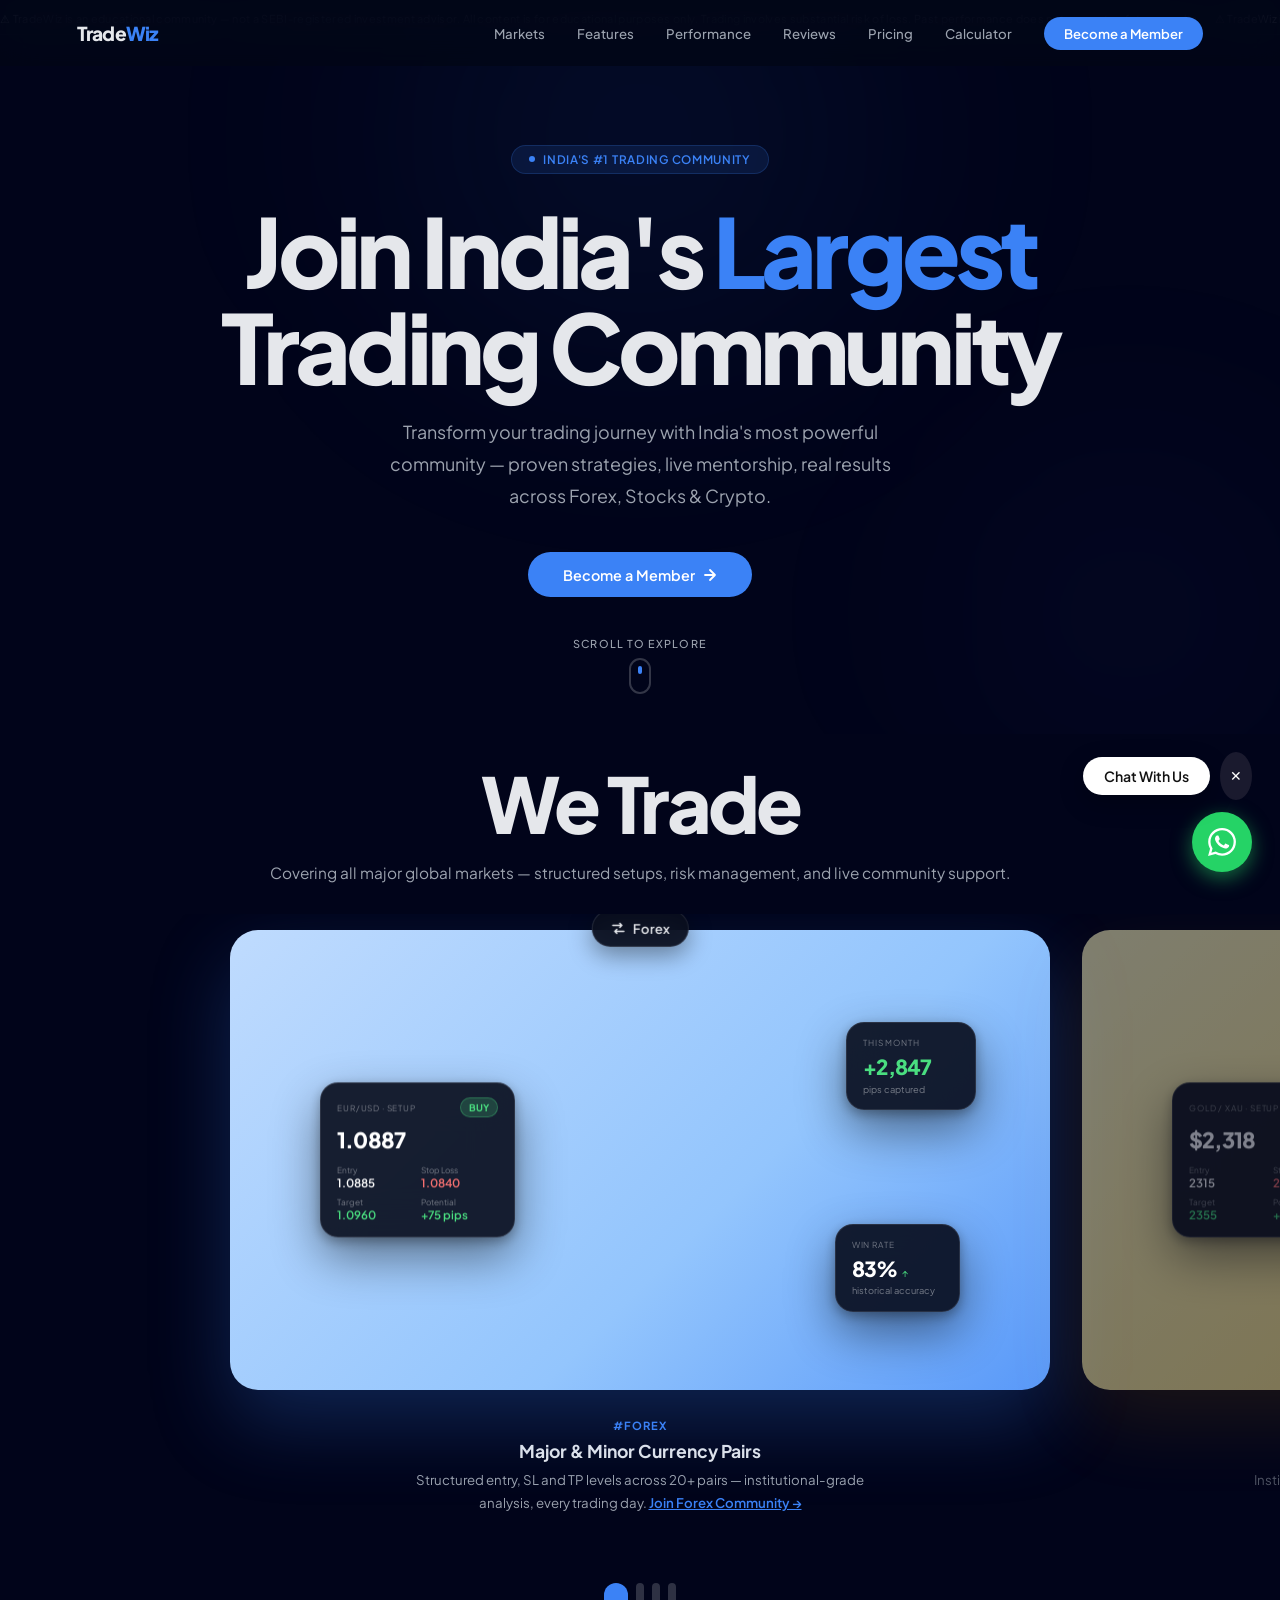
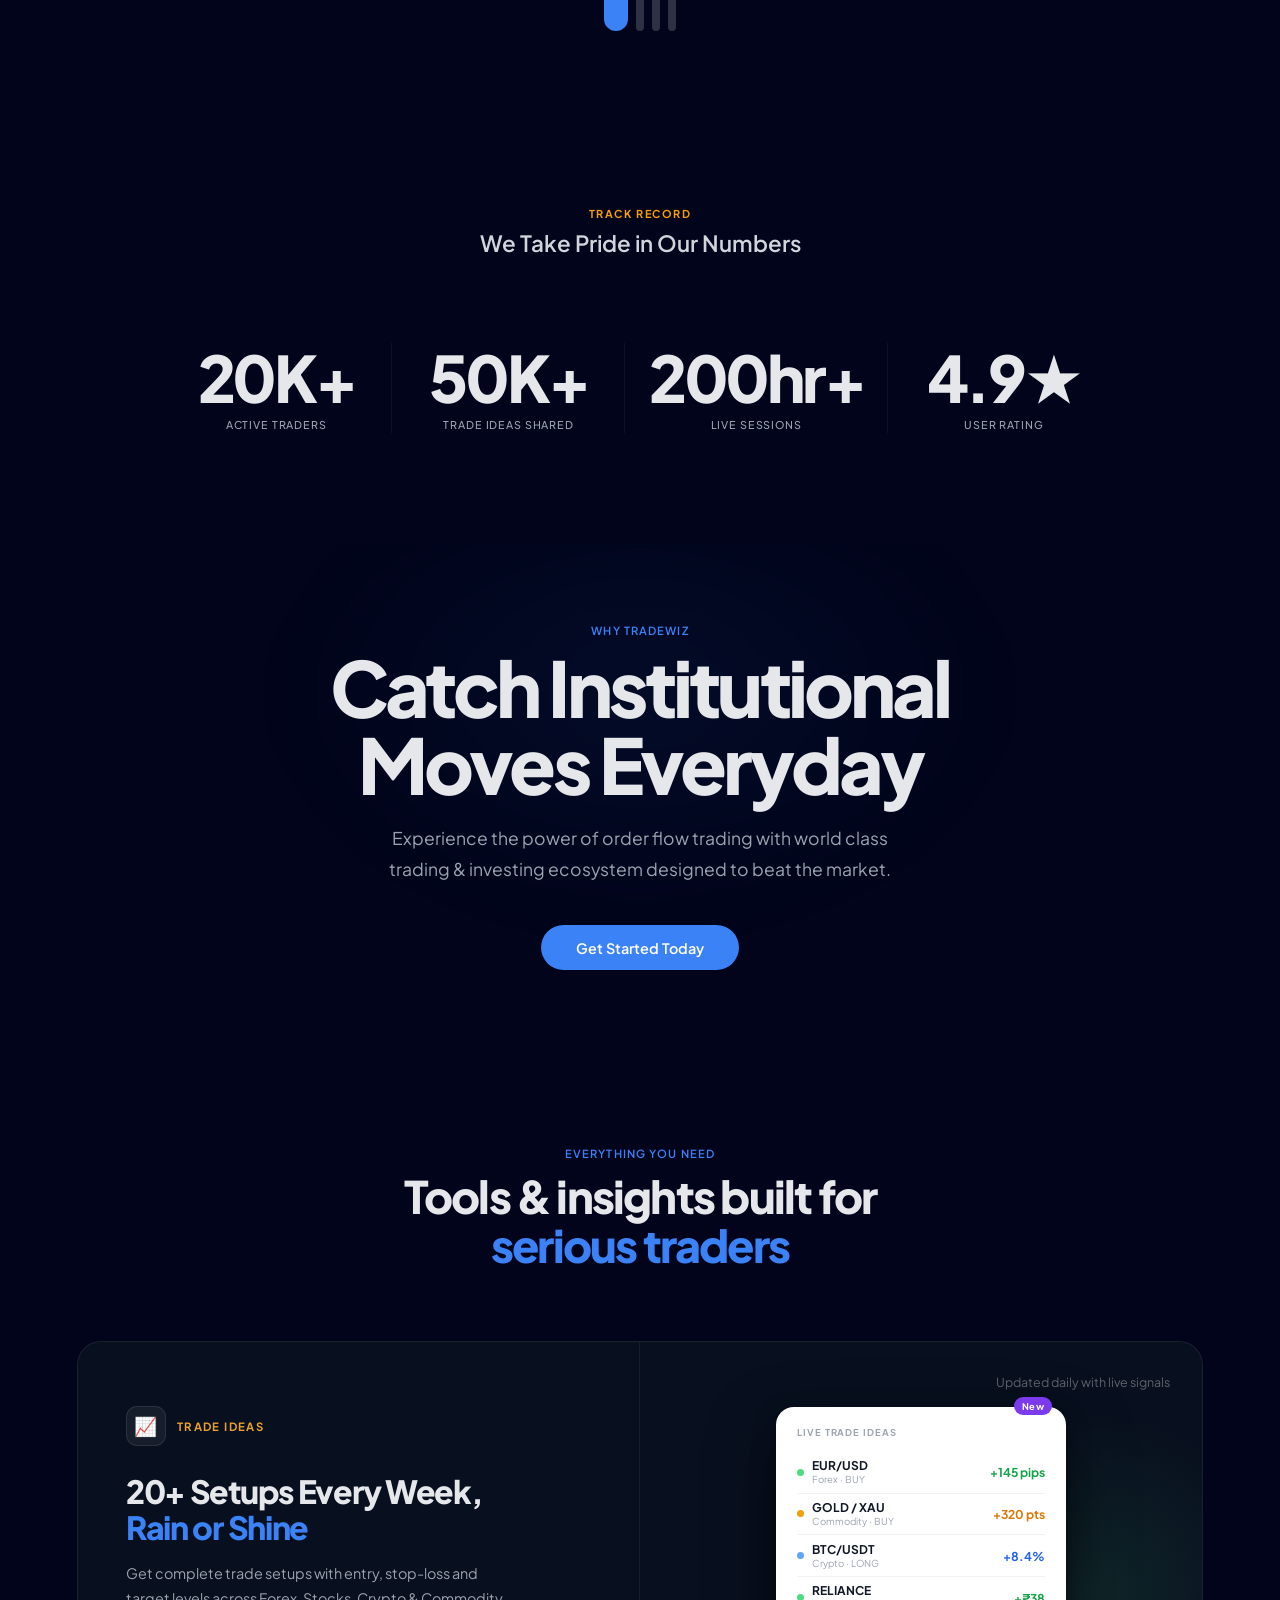
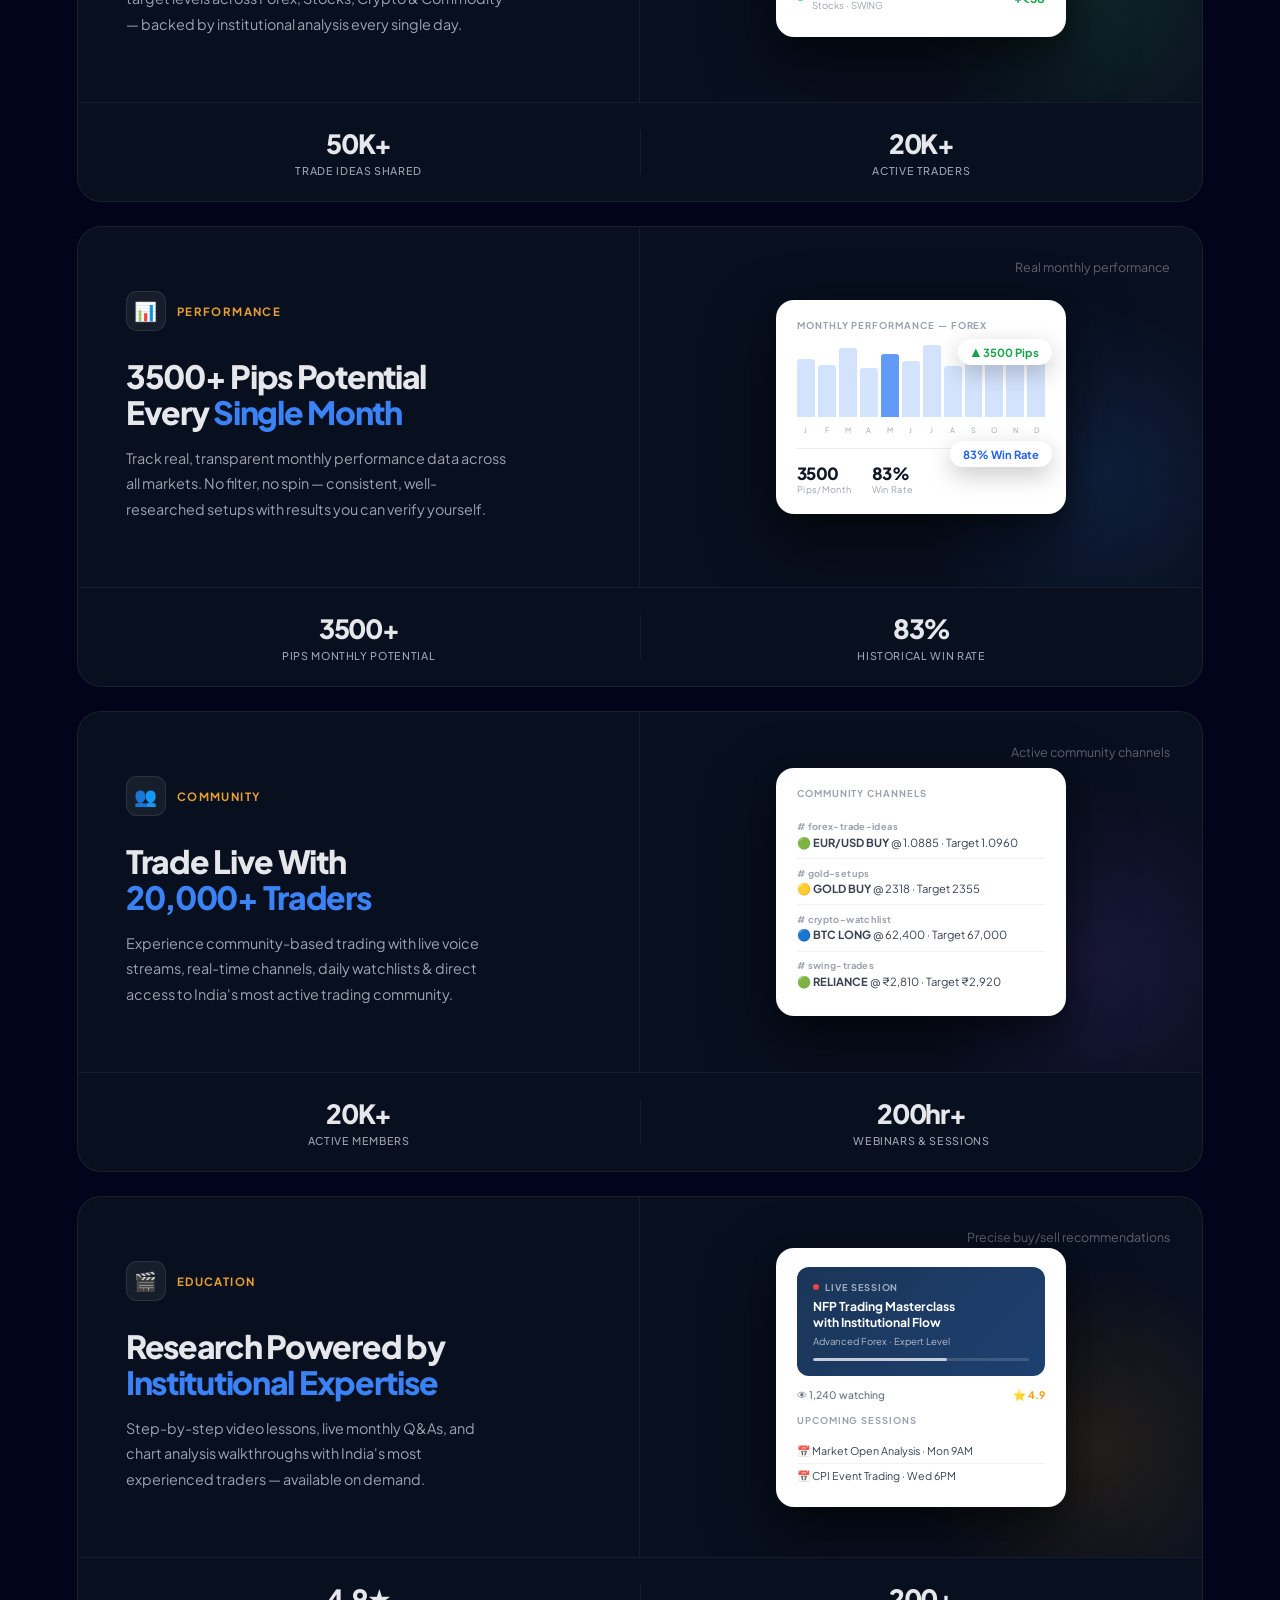
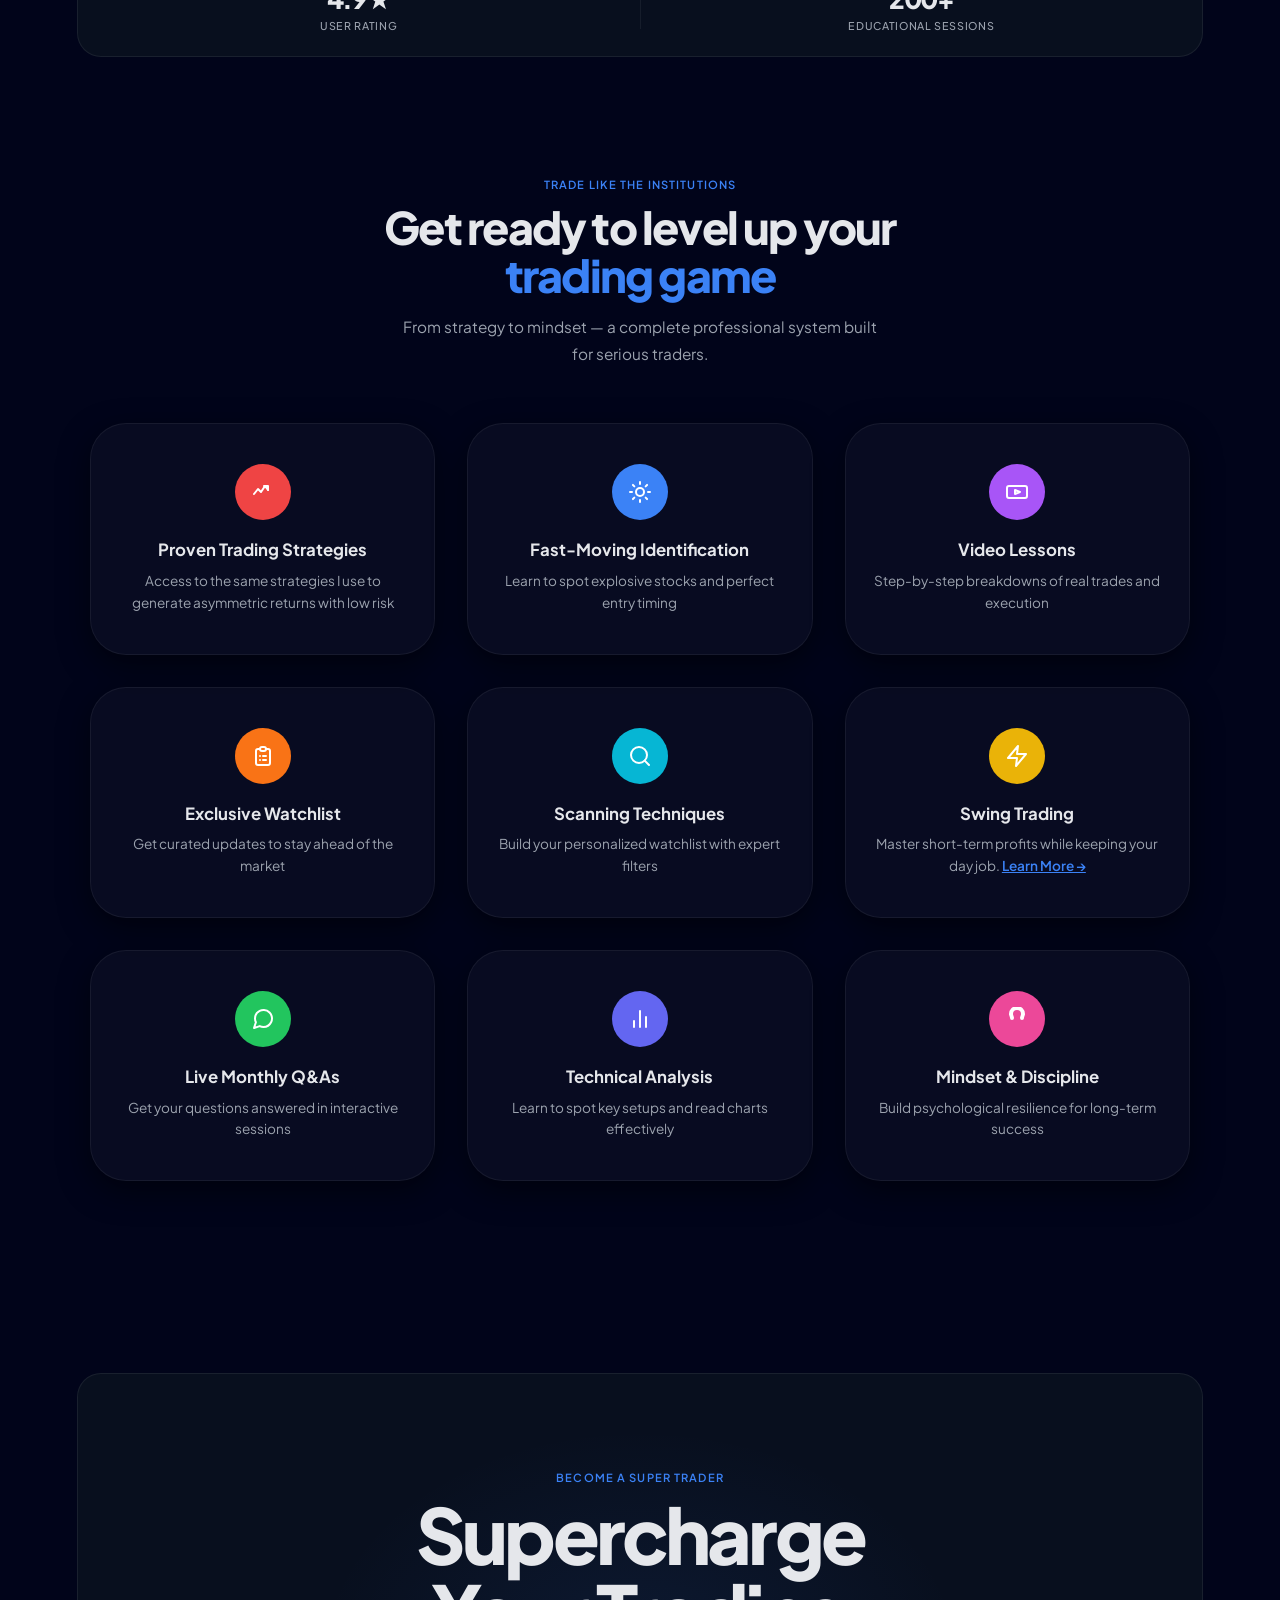
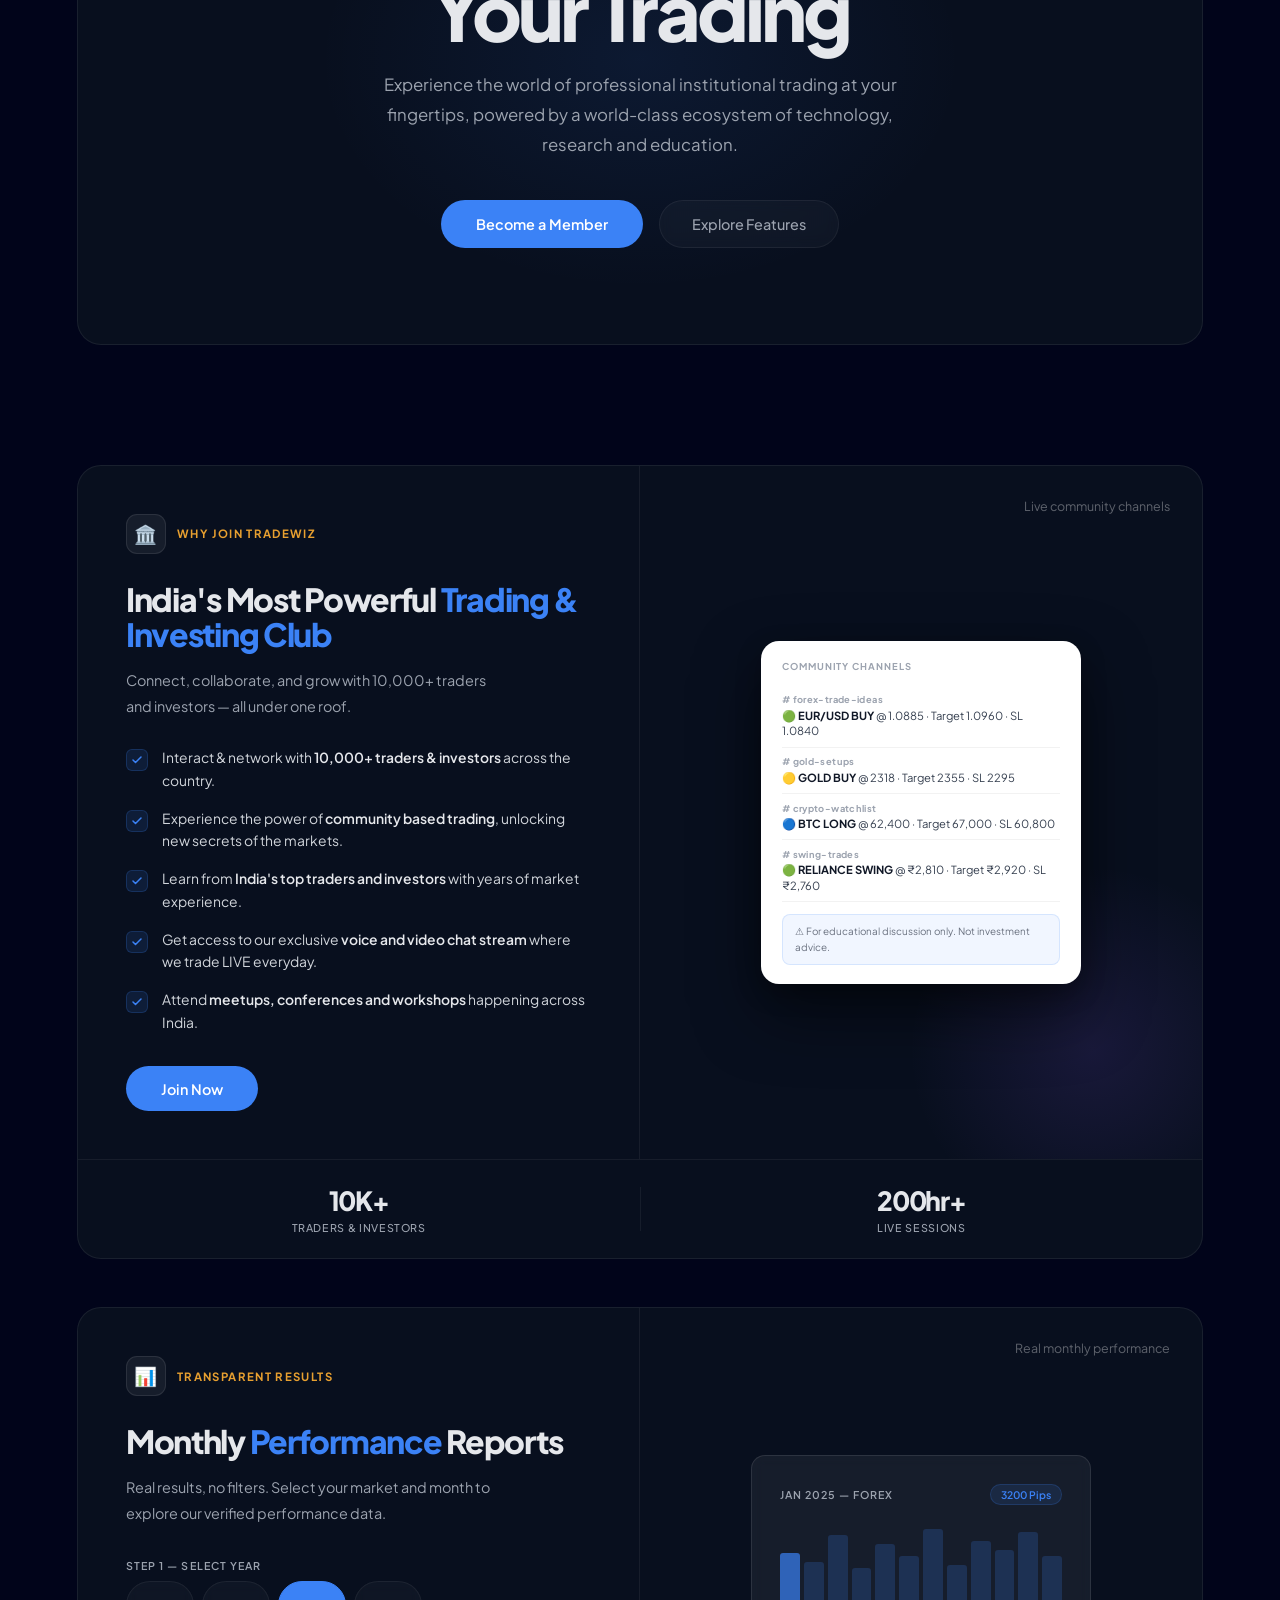
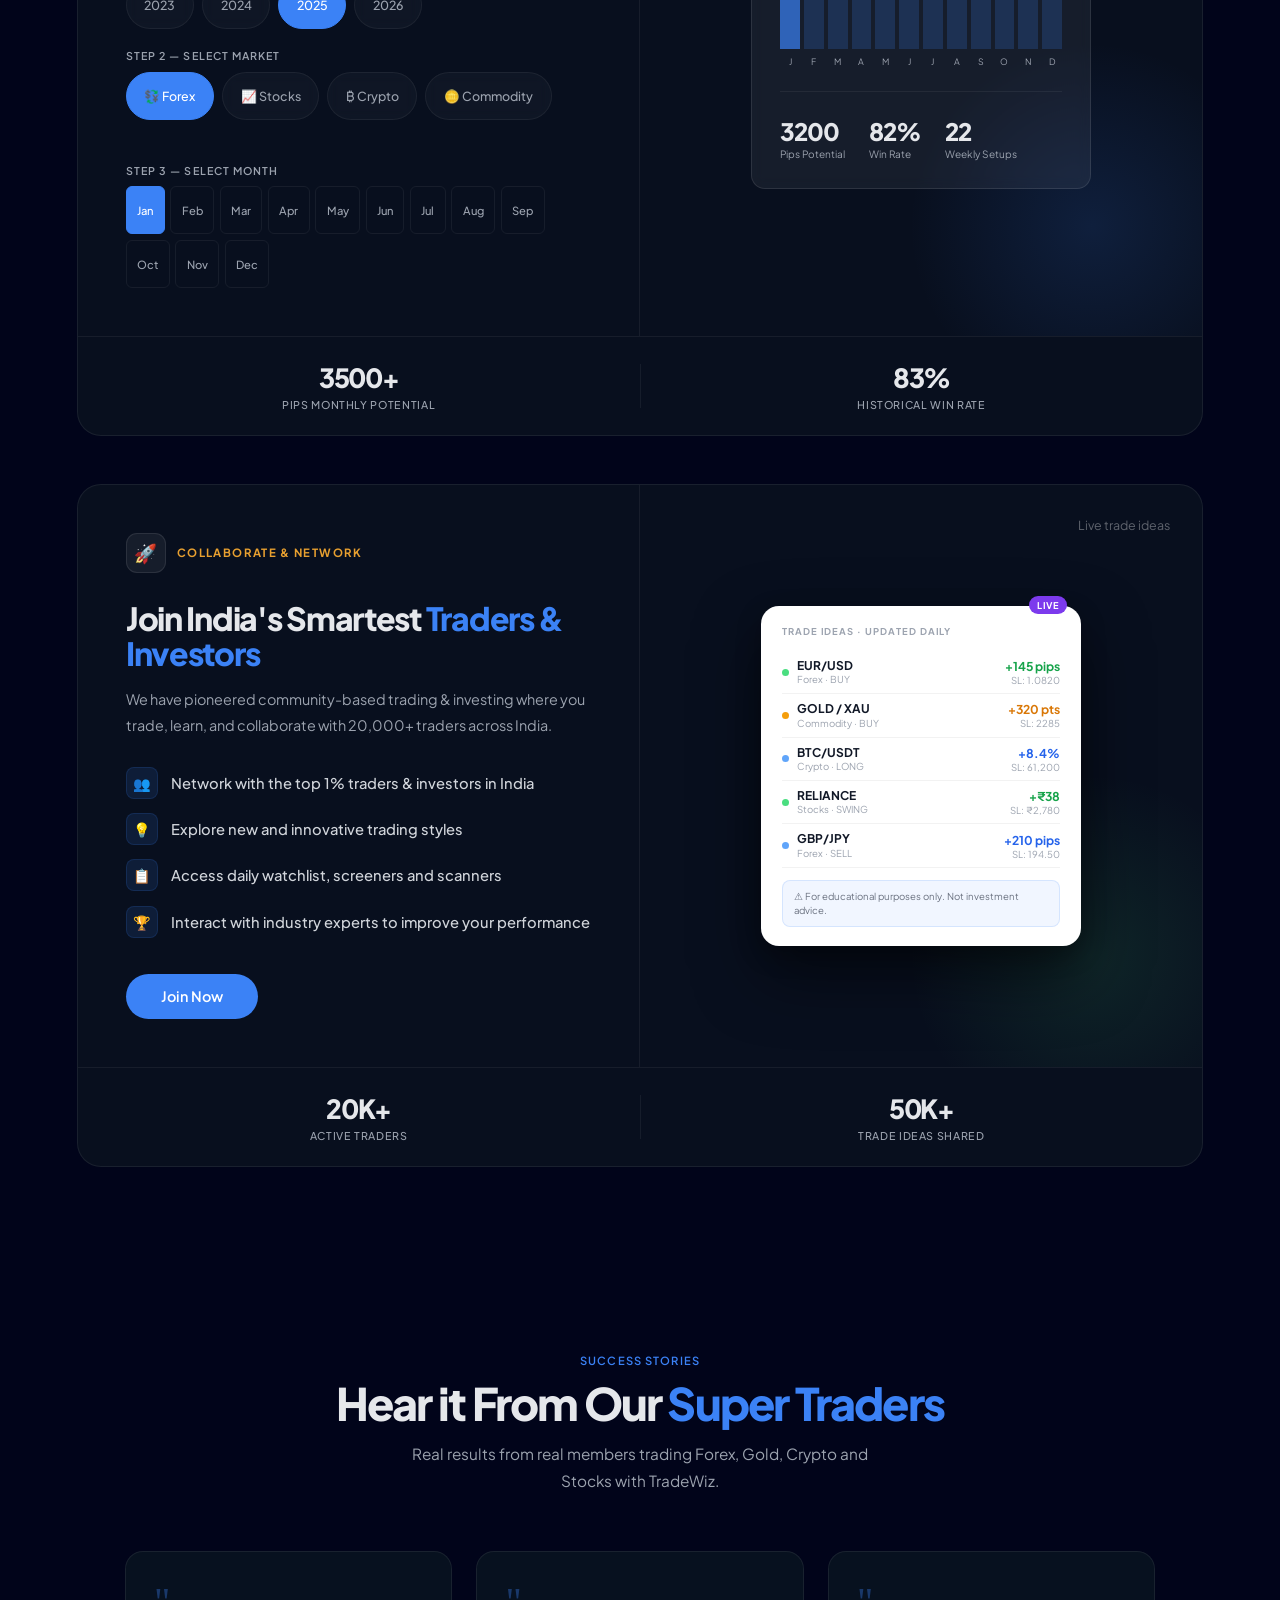
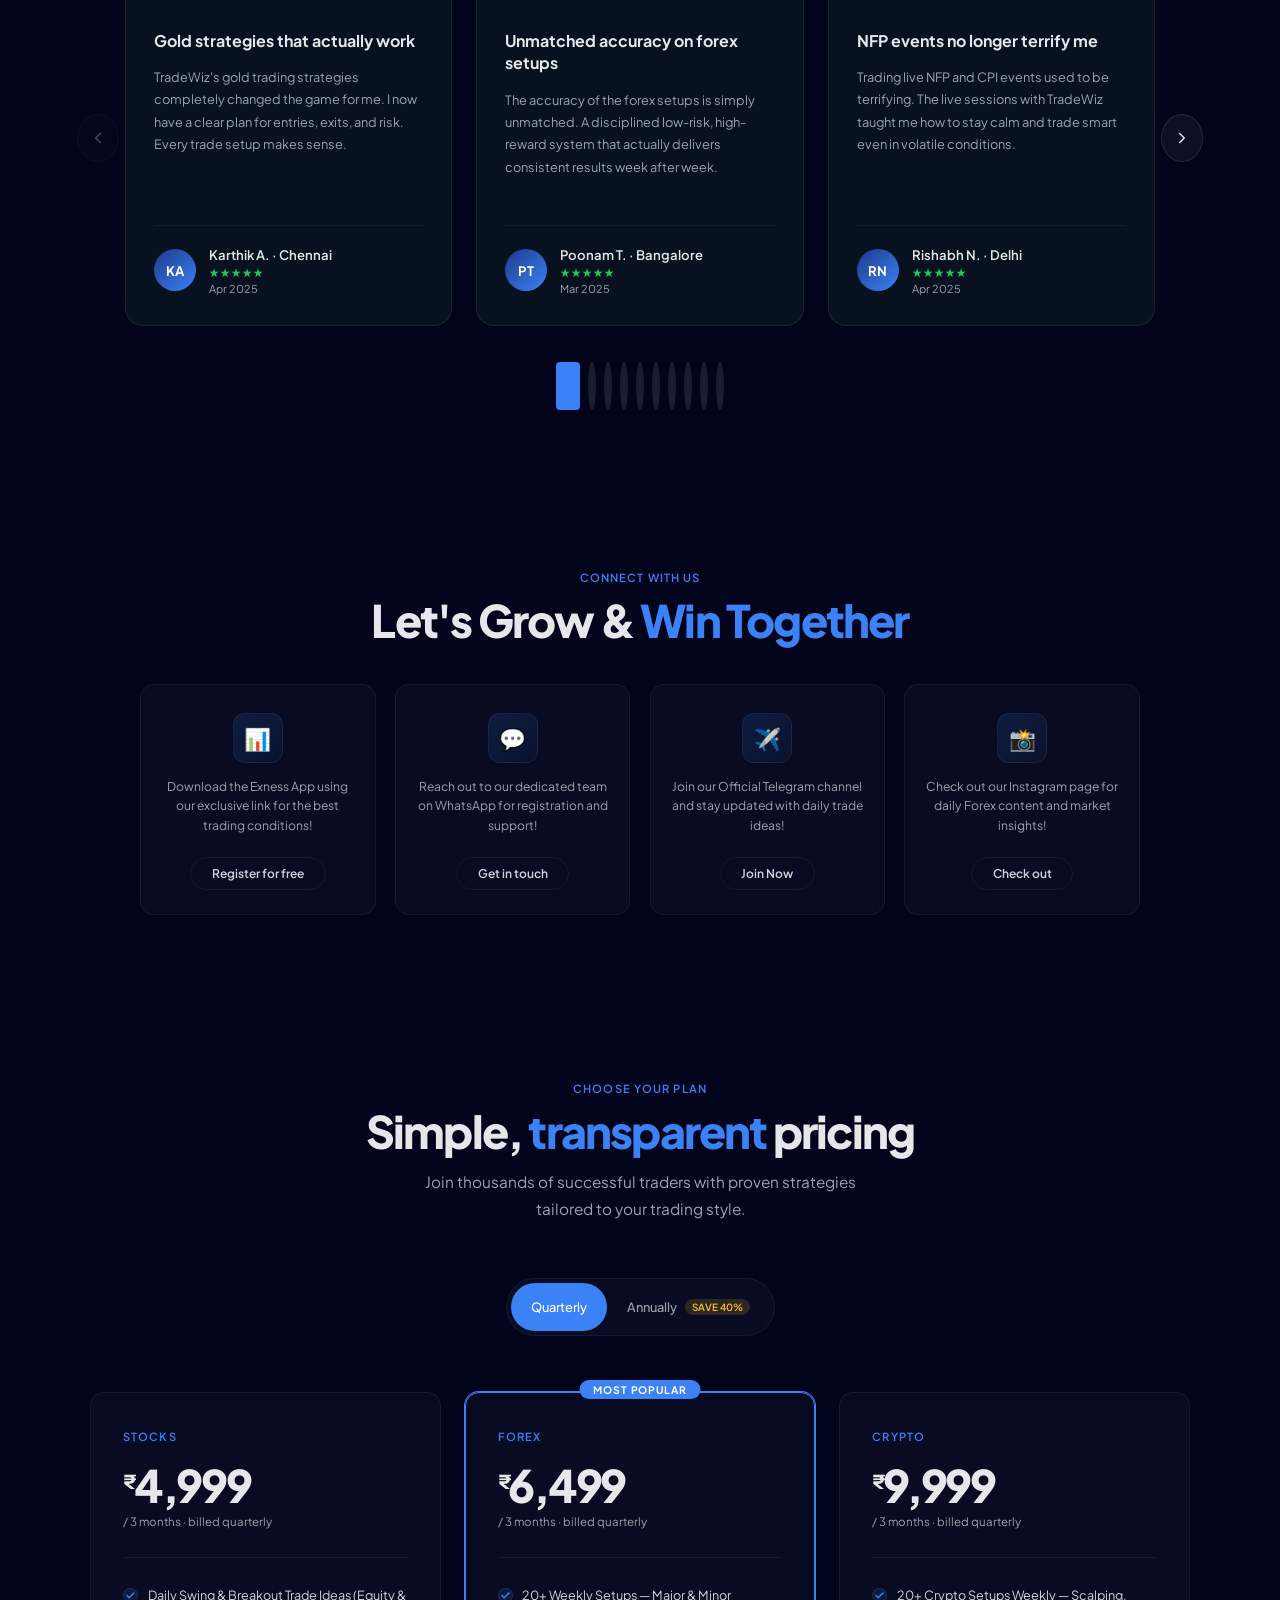
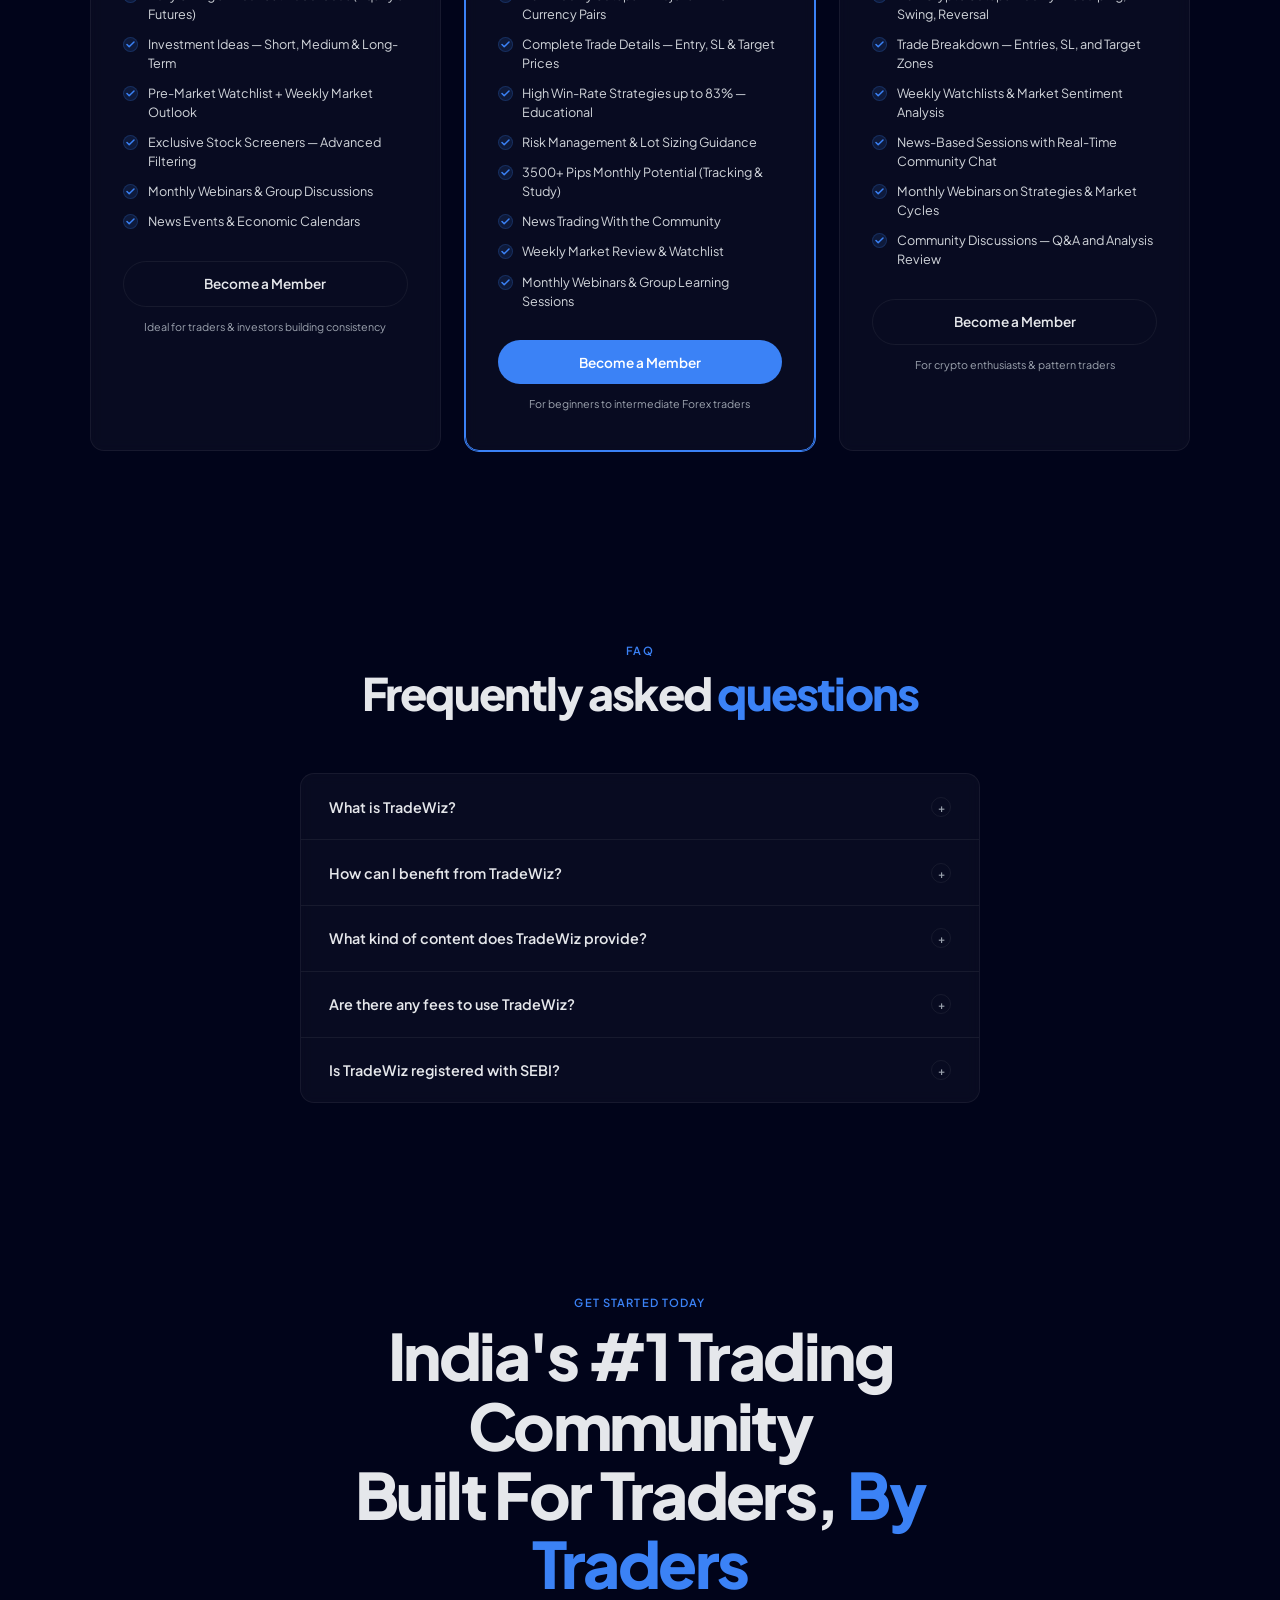
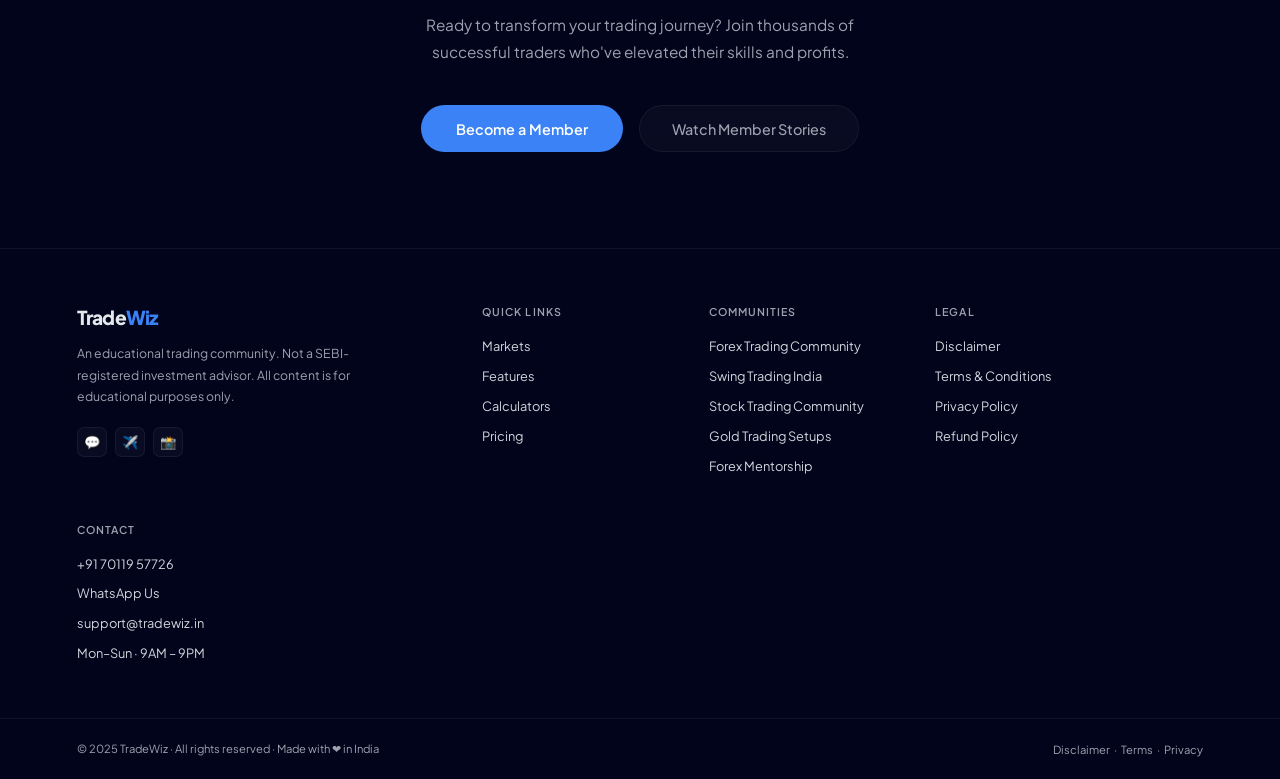
==== commit dd274ecb: "perf: minify CSS/JS assets, optimize LCP image loading, and fix button/input accessibility aria-labe" ====
--- a/index.html
+++ b/index.html
@@ -44,7 +44,7 @@
   <link rel="preconnect" href="https://fonts.googleapis.com">
   <link href="https://fonts.googleapis.com/css2?family=Plus+Jakarta+Sans:wght@300;400;500;600;700;800&display=swap"
     rel="stylesheet">
-  <link rel="stylesheet" href="/assets/css/main.css">
+  <link rel="stylesheet" href="/assets/css/main.min.css">
   
   <!-- WebSite Schema with Sitelinks Searchbox -->
   <script type="application/ld+json">
@@ -489,10 +489,10 @@
       </div><!-- /wt-track -->
     </div><!-- /wt-outer -->
     <div class="wt-dots">
-      <button class="wt-dot active" data-slide="0"></button>
-      <button class="wt-dot" data-slide="1"></button>
-      <button class="wt-dot" data-slide="2"></button>
-      <button class="wt-dot" data-slide="3"></button>
+      <button aria-label="Interactive action button" class="wt-dot active" data-slide="0"></button>
+      <button aria-label="Go to slide 2" class="wt-dot"></button>
+      <button aria-label="Go to slide 3" class="wt-dot"></button>
+      <button aria-label="Go to slide 4" class="wt-dot"></button>
     </div>
   </section>
 
@@ -1340,7 +1340,7 @@
   <div class="wa-wrap" id="waWrap">
     <div class="wa-label-wrap" id="waLabel">
       <a href="https://wa.me/917011957726" target="_blank" rel="noopener" class="wa-label">Chat With Us</a>
-      <button class="wa-close" id="waClose" aria-label="Close">✕</button>
+      <button class="wa-close" id="waClose" aria-label="Close" aria-label="Close dialog">✕</button>
     </div>
     <button class="wa-btn" id="waBtn" aria-label="Chat on WhatsApp">
       <svg width="28" height="28" viewBox="0 0 24 24" fill="white" xmlns="http://www.w3.org/2000/svg">
@@ -1391,7 +1391,7 @@
 
 
 
-  <script src="/assets/js/main.js" defer></script>
+  <script src="/assets/js/main.min.js" defer></script>
 
 </body>
 
--- a/assets/css/main.min.css
+++ b/assets/css/main.min.css
@@ -0,0 +1 @@
+:root{--bg:transparent;--bg2:transparent;--bg3:transparent;--card:rgba(255,255,255,0.03);--card2:rgba(255,255,255,0.05);--border:rgba(255,255,255,0.06);--border2:rgba(255,255,255,0.1);--blue:#3B82F6;--blue-dim:rgba(59,130,246,0.12);--blue-glow:rgba(59,130,246,0.06);--text:#E5E7EB;--muted:#9CA3AF;--mid:#D1D5DB;--r:14px}*,*::before,*::after{box-sizing:border-box;margin:0;padding:0}html{scroll-behavior:smooth}body{font-family:'Plus Jakarta Sans',sans-serif;background-color:#01041A;color:var(--text);overflow-x:hidden;-webkit-font-smoothing:antialiased}.hero-grid{display:none}.ticker{background:var(--bg2);border-bottom:1px solid var(--border);padding:0.4rem 0;overflow:hidden;white-space:nowrap;position:relative;z-index:10}.ticker-inner{display:inline-block;animation:tick 38s linear infinite;font-size:0.68rem;color:var(--muted);letter-spacing:0.03em}@keyframes tick{from{transform:translateX(100vw)}to{transform:translateX(-100%)}}nav{position:fixed;top:0;left:0;right:0;z-index:100;display:flex;align-items:center;justify-content:space-between;padding:0 6vw;height:66px;background:rgba(2,6,23,0.85);backdrop-filter:blur(20px);border-bottom:1px solid transparent;transition:border-color 0.3s}nav.scrolled{border-color:var(--border)}.nav-logo{font-size:1.2rem;font-weight:800;letter-spacing:-0.04em;text-decoration:none;color:var(--text)}.nav-logo span{color:var(--blue)}.nav-links{display:flex;gap:2rem;align-items:center;list-style:none}.nav-links a{font-size:0.83rem;font-weight:500;color:var(--muted);text-decoration:none;transition:color 0.2s;position:relative}.nav-links a:not(.nav-cta)::after{content:'';position:absolute;left:0;bottom:-4px;width:0%;height:2px;background:var(--blue);transition:width 0.3s cubic-bezier(0.4,0,0.2,1);border-radius:2px}.nav-links a:not(.nav-cta):hover::after{width:100%}.nav-links a:hover{color:var(--text)}.nav-cta{background:var(--blue) !important;color:#fff !important;padding:0.48rem 1.25rem;border-radius:100px;font-weight:600 !important;font-size:0.82rem !important;transition:background 0.2s,transform 0.2s !important}.nav-cta:hover{background:#2563EB !important;transform:translateY(-1px)}.nav-hamburger{display:none;flex-direction:column;gap:5px;cursor:pointer;padding:6px;background:none;border:none;z-index:200}.nav-hamburger span{display:block;width:22px;height:2px;background:var(--text);border-radius:2px;transition:transform 0.32s cubic-bezier(0.16,1,0.3,1),opacity 0.2s;transform-origin:center}.nav-hamburger.open span:nth-child(1){transform:translateY(7px) rotate(45deg)}.nav-hamburger.open span:nth-child(2){opacity:0;transform:scaleX(0)}.nav-hamburger.open span:nth-child(3){transform:translateY(-7px) rotate(-45deg)}.mobile-nav{position:fixed;inset:0;z-index:150;background:rgba(2,6,23,0.97);backdrop-filter:blur(24px);display:flex;flex-direction:column;align-items:center;justify-content:center;gap:0.2rem;transform:translateX(100%);transition:transform 0.45s cubic-bezier(0.16,1,0.3,1);pointer-events:none}.mobile-nav.open{transform:translateX(0);pointer-events:all}.mobile-nav a{font-size:1.5rem;font-weight:700;letter-spacing:-0.03em;color:var(--mid);text-decoration:none;padding:0.75rem 0;opacity:0;transform:translateX(28px);transition:color 0.2s,opacity 0.4s ease,transform 0.4s ease}.mobile-nav.open a{opacity:1;transform:translateX(0)}.mobile-nav.open a:nth-child(1){transition-delay:0.06s}.mobile-nav.open a:nth-child(2){transition-delay:0.12s}.mobile-nav.open a:nth-child(3){transition-delay:0.18s}.mobile-nav.open a:nth-child(4){transition-delay:0.24s}.mobile-nav.open a:nth-child(5){transition-delay:0.30s}.mobile-nav.open a:nth-child(6){transition-delay:0.36s}.mobile-nav.open a:nth-child(7){transition-delay:0.42s}.mobile-nav a:hover{color:var(--text)}.mobile-nav .m-cta{margin-top:1.25rem;background:var(--blue) !important;color:#fff !important;padding:0.85rem 2.5rem;border-radius:100px;font-size:1rem !important;font-weight:600}#hero{position:relative;min-height:auto;display:flex;flex-direction:column;align-items:center;justify-content:center;text-align:center;padding:110px 6vw 40px;overflow:hidden}.hero-radial{position:absolute;pointer-events:none;border-radius:50%;filter:blur(120px)}.hr1{width:800px;height:500px;top:-150px;left:50%;transform:translateX(-50%);background:radial-gradient(circle,rgba(59,130,246,0.1) 0%,transparent 70%)}.hr2{width:500px;height:400px;bottom:-80px;right:-100px;background:radial-gradient(circle,rgba(99,102,241,0.07) 0%,transparent 70%)}.hero-chip{display:inline-flex;align-items:center;gap:0.5rem;background:var(--blue-dim);border:1px solid rgba(59,130,246,0.2);padding:0.38rem 1.1rem;border-radius:100px;margin-bottom:1.75rem;font-size:0.73rem;font-weight:600;letter-spacing:0.06em;text-transform:uppercase;color:var(--blue);animation:fadeUp 0.7s ease both}.chip-dot{width:6px;height:6px;background:var(--blue);border-radius:50%;animation:blink 2.5s infinite}@keyframes blink{0%,100%{opacity:1}50%{opacity:0.3}}.hero-title{font-size:clamp(2.8rem,7.5vw,6.2rem);font-weight:900;letter-spacing:-0.05em;line-height:1.0;max-width:1000px;margin-bottom:1.4rem;color:var(--text);animation:fadeUp 0.8s 0.1s ease both}.hero-title .blue{color:var(--blue)}.hero-sub{font-size:clamp(0.97rem,1.8vw,1.12rem);color:var(--muted);max-width:520px;line-height:1.78;font-weight:400;margin-bottom:2.5rem;animation:fadeUp 0.8s 0.2s ease both}.hero-btns{display:flex;gap:1rem;justify-content:center;flex-wrap:wrap;animation:fadeUp 0.8s 0.3s ease both}@keyframes fadeUp{from{opacity:0;transform:translateY(24px)}to{opacity:1;transform:translateY(0)}}.btn-p{background:var(--blue);color:#fff;font-family:'Plus Jakarta Sans',sans-serif;font-size:0.9rem;font-weight:600;padding:0.85rem 2.2rem;border-radius:100px;border:none;cursor:pointer;text-decoration:none;display:inline-flex;align-items:center;gap:0.5rem;transition:background 0.3s,transform 0.3s cubic-bezier(0.34,1.56,0.64,1),box-shadow 0.3s}.btn-p:hover{background:#2563EB;transform:translateY(-4px) scale(1.02);box-shadow:0 12px 28px rgba(59,130,246,0.3)}.btn-g{color:var(--muted);font-family:'Plus Jakarta Sans',sans-serif;font-size:0.9rem;font-weight:500;padding:0.85rem 2rem;border-radius:100px;background:var(--card);border:1px solid var(--border);backdrop-filter:blur(6px);cursor:pointer;text-decoration:none;display:inline-flex;align-items:center;gap:0.5rem;transition:all 0.3s cubic-bezier(0.34,1.56,0.64,1)}.btn-g:hover{border-color:rgba(255,255,255,0.3);color:var(--text);transform:translateY(-4px) scale(1.02);box-shadow:0 10px 20px rgba(0,0,0,0.4)}.hero-scroll-hint{display:flex;flex-direction:column;align-items:center;gap:0.5rem;margin-top:2.5rem;animation:fadeUp 0.9s 0.55s ease both}.hero-scroll-hint span{font-size:0.68rem;font-weight:500;letter-spacing:0.1em;text-transform:uppercase;color:var(--muted)}.hero-scroll-mouse{width:22px;height:36px;border:2px solid rgba(255,255,255,0.2);border-radius:11px;display:flex;justify-content:center;padding-top:6px}.hero-scroll-dot{width:4px;height:8px;background:var(--blue);border-radius:2px;animation:scrollDot 1.8s ease-in-out infinite}@keyframes scrollDot{0%,100%{transform:translateY(0);opacity:1}60%{transform:translateY(10px);opacity:0.2}}#stats{padding:80px 6vw;background:var(--bg2)}.stats-eyebrow{font-size:0.68rem;font-weight:700;letter-spacing:0.14em;text-transform:uppercase;color:var(--amber,#F59E0B);text-align:center;margin-bottom:0.6rem;display:block}.stats-heading{font-size:clamp(1.1rem,2.2vw,1.4rem);font-weight:600;color:var(--mid);text-align:center;margin-bottom:3.5rem}.stats-grid{display:grid;grid-template-columns:repeat(4,1fr);max-width:960px;margin:0 auto}.sitem{padding:2rem 1.5rem;text-align:center;position:relative}.sitem::after{content:'';position:absolute;right:0;top:20%;height:60%;width:1px;background:var(--border)}.sitem:last-child::after{display:none}.snum{font-size:clamp(2.6rem,5vw,4rem);font-weight:900;letter-spacing:-0.05em;display:block;color:var(--text);line-height:1}.slbl{font-size:0.67rem;font-weight:500;letter-spacing:0.08em;text-transform:uppercase;color:var(--muted);margin-top:0.55rem;display:block}section{position:relative;z-index:1;padding:96px 6vw}.stag{font-size:0.7rem;font-weight:600;letter-spacing:0.1em;text-transform:uppercase;color:var(--blue);margin-bottom:0.75rem;display:block}.stitle{font-size:clamp(1.8rem,3.8vw,2.8rem);font-weight:800;letter-spacing:-0.04em;line-height:1.08;color:var(--text)}.stitle .blue{color:var(--blue)}.ssub{color:var(--muted);font-size:0.96rem;line-height:1.78;margin-top:0.8rem}.sheader{margin-bottom:3.5rem}.sheader.c{text-align:center}.sheader.c .stitle{max-width:660px;margin:0 auto}.sheader.c .ssub{max-width:480px;margin:0.8rem auto 0}.rv{opacity:0;transform:translateY(28px);transition:opacity 0.65s ease,transform 0.65s ease}.rv.in{opacity:1;transform:translateY(0)}.d1{transition-delay:0.08s}.d2{transition-delay:0.16s}.d3{transition-delay:0.24s}.d4{transition-delay:0.32s}#catch-inst{padding:80px 6vw;background:var(--bg2);text-align:center;overflow:hidden}#catch-inst::before{content:'';position:absolute;top:-100px;left:50%;transform:translateX(-50%);width:800px;height:500px;background:radial-gradient(ellipse,rgba(59,130,246,0.07) 0%,transparent 65%);filter:blur(40px);pointer-events:none}#we-trade{padding:20px 0 96px}.wt-header{padding:0 6vw;text-align:center;margin-bottom:2rem}.wt-title{font-size:clamp(2.5rem,6vw,5rem);font-weight:900;letter-spacing:-0.05em;margin-bottom:0.75rem}.wt-sub{color:var(--muted);font-size:0.96rem}.wt-outer{overflow:hidden;position:relative;padding:1rem 0 2rem;cursor:grab;user-select:none}.wt-outer:active{cursor:grabbing}.wt-track{display:flex;gap:2rem;will-change:transform;transition:transform 0.7s cubic-bezier(0.25,0.46,0.45,0.94)}.wt-slide{flex-shrink:0;width:min(820px,86vw);transition:opacity 0.4s}.wt-slide:not(.wt-active){opacity:0.5}.wt-card{height:460px;border-radius:28px;overflow:visible;position:relative;display:flex;align-items:center;justify-content:center;transition:transform 0.4s}.wt-card:hover{transform:translateY(-4px)}@keyframes gradShift{0%,100%{background-position:0% 50%}50%{background-position:100% 50%}}.wt-card-forex{background:linear-gradient(135deg,#bfdbfe,#93c5fd,#3b82f6,#1d4ed8,#93c5fd,#bfdbfe);background-size:300% 300%;animation:gradShift 10s ease infinite;box-shadow:0 32px 80px rgba(59,130,246,0.25)}.wt-card-commodity{background:linear-gradient(135deg,#fef9c3,#fde68a,#f59e0b,#d97706,#fde68a,#fef9c3);background-size:300% 300%;animation:gradShift 10s 1.5s ease infinite;box-shadow:0 32px 80px rgba(245,158,11,0.22)}.wt-card-crypto{background:linear-gradient(135deg,#ede9fe,#c4b5fd,#8b5cf6,#6d28d9,#c4b5fd,#ede9fe);background-size:300% 300%;animation:gradShift 10s 3s ease infinite;box-shadow:0 32px 80px rgba(139,92,246,0.22)}.wt-card-stocks{background:linear-gradient(135deg,#dcfce7,#86efac,#22c55e,#16a34a,#86efac,#dcfce7);background-size:300% 300%;animation:gradShift 10s 4.5s ease infinite;box-shadow:0 32px 80px rgba(34,197,94,0.22)}.wt-pill{position:absolute;top:0;left:50%;transform:translate(-50%,-55%);background:rgba(8,12,28,0.92);color:#E5E7EB;border:1px solid rgba(255,255,255,0.1);border-radius:100px;padding:0.55rem 1.1rem;font-size:0.82rem;font-weight:600;display:flex;align-items:center;gap:0.45rem;backdrop-filter:blur(16px);z-index:5;white-space:nowrap;box-shadow:0 8px 24px rgba(0,0,0,0.4)}.wt-widget{position:absolute;z-index:2;background:rgba(6,10,26,0.9);border:1px solid rgba(255,255,255,0.1);border-radius:18px;backdrop-filter:blur(20px);box-shadow:0 20px 48px rgba(0,0,0,0.45),0 4px 12px rgba(0,0,0,0.3);padding:0.9rem 1rem}.wt-wa{animation:floatUp 6s ease-in-out infinite}.wt-wb{animation:floatUpAlt 7s 0.8s ease-in-out infinite}.wt-wc{animation:floatUp 8s 1.6s ease-in-out infinite}.wt-wlabel{font-size:0.52rem;letter-spacing:0.1em;text-transform:uppercase;color:rgba(255,255,255,0.4);margin-bottom:0.55rem}.wt-wval{font-size:1.3rem;font-weight:800;color:#fff;letter-spacing:-0.04em;line-height:1}.wt-wsub{font-size:0.58rem;color:rgba(255,255,255,0.42);margin-top:0.3rem}.wt-wbadge{display:inline-flex;align-items:center;font-size:0.6rem;font-weight:700;padding:3px 8px;border-radius:100px}.wt-wbadge.buy{background:rgba(74,222,128,0.2);border:1px solid rgba(74,222,128,0.3);color:#4ADE80}.wt-wbadge.sell{background:rgba(248,113,113,0.2);border:1px solid rgba(248,113,113,0.3);color:#F87171}.wt-wbadge.neu{background:rgba(96,165,250,0.2);border:1px solid rgba(96,165,250,0.3);color:#60A5FA}.wt-wgrid{display:grid;grid-template-columns:1fr 1fr;gap:0.4rem}.wt-wgrid>div>.wt-wk{font-size:0.52rem;color:rgba(255,255,255,0.4)}.wt-wgrid>div>.wt-wv{font-size:0.72rem;font-weight:600}.wt-slide-info{padding:1.75rem 0.5rem 0;text-align:center}.wt-slide-tag{font-size:0.7rem;font-weight:700;letter-spacing:0.1em;text-transform:uppercase;color:var(--blue);margin-bottom:0.5rem}.wt-slide-info h3{font-size:1.1rem;font-weight:700;margin-bottom:0.45rem;color:var(--text)}.wt-slide-info p{font-size:0.83rem;color:var(--muted);max-width:500px;margin:0 auto;line-height:1.7}.wt-dots{display:flex;justify-content:center;gap:0.5rem;margin-top:2.25rem}.wt-dot{width:8px;height:8px;border-radius:100px;background:rgba(255,255,255,0.18);cursor:pointer;transition:all 0.35s;border:none;padding:0;outline:none}.wt-dot.active{background:var(--blue);width:24px}.wt-dot:hover:not(.active){background:rgba(255,255,255,0.35)}#spotlight{padding:96px 6vw 1.5rem;background:var(--bg);display:flex;flex-direction:column;gap:1.5rem}#spotlight>.sheader{margin-bottom:0.5rem}.liq-card{background:#080f1e;border:1px solid rgba(255,255,255,0.07);border-radius:24px;overflow:hidden;transition:border-color 0.3s,transform 0.3s}.liq-card:hover{border-color:rgba(255,255,255,0.13)}.liq-card-body{display:grid;grid-template-columns:1fr 1fr}.liq-card-left{padding:3rem;display:flex;flex-direction:column;justify-content:center;border-right:1px solid rgba(255,255,255,0.06);min-height:360px}.liq-label{display:inline-flex;align-items:center;gap:0.7rem;margin-bottom:1.75rem}.liq-label-icon{width:40px;height:40px;border-radius:11px;background:rgba(255,255,255,0.06);border:1px solid rgba(255,255,255,0.09);display:flex;align-items:center;justify-content:center;font-size:1.15rem}.liq-label-text{font-size:0.71rem;font-weight:700;letter-spacing:0.12em;text-transform:uppercase;color:#E8A030}.liq-h{font-size:clamp(1.65rem,2.5vw,2.3rem);font-weight:800;letter-spacing:-0.04em;line-height:1.1;margin-bottom:1rem;color:var(--text)}.liq-h .blue{color:var(--blue);font-weight:900}.liq-p{font-size:0.9rem;color:var(--muted);line-height:1.78;max-width:380px}.liq-card-right{position:relative;overflow:hidden;display:flex;align-items:center;justify-content:center;padding:2.5rem 2rem}.liq-right-label{position:absolute;top:2rem;right:2rem;font-size:0.78rem;color:rgba(255,255,255,0.35);font-weight:400}.glow-green::after{content:'';position:absolute;bottom:-80px;right:-80px;width:380px;height:380px;background:radial-gradient(circle,rgba(74,222,128,0.11) 0%,transparent 68%);pointer-events:none}.glow-blue::after{content:'';position:absolute;bottom:-80px;right:-80px;width:380px;height:380px;background:radial-gradient(circle,rgba(59,130,246,0.14) 0%,transparent 68%);pointer-events:none}.glow-purple::after{content:'';position:absolute;bottom:-80px;right:-80px;width:380px;height:380px;background:radial-gradient(circle,rgba(139,92,246,0.13) 0%,transparent 68%);pointer-events:none}.glow-amber::after{content:'';position:absolute;bottom:-80px;right:-80px;width:380px;height:380px;background:radial-gradient(circle,rgba(245,158,11,0.12) 0%,transparent 68%);pointer-events:none}.liq-stats{border-top:1px solid rgba(255,255,255,0.06);display:grid;grid-template-columns:1fr 1px 1fr;align-items:center}.liq-stat{padding:1.5rem 3rem;text-align:center}.liq-stat-n{font-size:1.65rem;font-weight:800;letter-spacing:-0.05em;color:var(--text);display:block}.liq-stat-l{font-size:0.67rem;font-weight:500;letter-spacing:0.06em;text-transform:uppercase;color:var(--muted);margin-top:0.25rem;display:block}.liq-divider{height:44px;background:rgba(255,255,255,0.06)}@keyframes floatUp{0%,100%{transform:translateY(0)}50%{transform:translateY(-10px)}}@keyframes floatUpAlt{0%,100%{transform:translateY(-5px)}50%{transform:translateY(5px)}}@keyframes fadeInRow{from{opacity:0;transform:translateY(8px)}to{opacity:1;transform:translateY(0)}}@keyframes pulseDot{0%{box-shadow:0 0 0 0 currentColor}70%{box-shadow:0 0 0 6px transparent}100%{box-shadow:0 0 0 0 transparent}}@keyframes updateTick{0%,100%{filter:brightness(1);transform:scale(1)}50%{filter:brightness(1.3);transform:scale(1.05);text-shadow:0 0 8px currentColor}}@keyframes progressAnim{0%{width:0%}10%{width:0%}50%{width:62%}100%{width:62%}}.mock-float{animation:floatUp 6s ease-in-out infinite;position:relative;z-index:2;width:100%;max-width:290px}.mock-float-alt{animation:floatUpAlt 7s 0.5s ease-in-out infinite}.mock-white{background:#ffffff;border-radius:18px;padding:1.2rem 1.3rem;box-shadow:0 28px 64px rgba(0,0,0,0.5),0 8px 24px rgba(0,0,0,0.25);position:relative;transition:transform 0.4s cubic-bezier(0.34,1.56,0.64,1),box-shadow 0.4s ease}.mock-float:hover .mock-white,.mock-float-alt:hover .mock-white{transform:translateY(-6px) scale(1.03) rotate(1deg);box-shadow:0 32px 70px rgba(0,0,0,0.6),0 12px 28px rgba(0,0,0,0.3),0 0 0 2px rgba(59,130,246,0.3)}.mock-hd{font-size:0.59rem;font-weight:700;letter-spacing:0.1em;text-transform:uppercase;color:#9CA3AF;margin-bottom:0.85rem}.mock-trade-row{display:flex;align-items:center;justify-content:space-between;padding:0.45rem 0;border-bottom:1px solid rgba(0,0,0,0.05);animation:fadeInRow 0.5s ease both}.mock-trade-row:last-child{border-bottom:none}.mock-trade-row:nth-child(2){animation-delay:0.08s}.mock-trade-row:nth-child(3){animation-delay:0.16s}.mock-trade-row:nth-child(4){animation-delay:0.24s}.mock-trade-row:nth-child(5){animation-delay:0.32s}.mock-t-left{display:flex;align-items:center;gap:0.5rem}.mock-dot{width:7px;height:7px;border-radius:50%;flex-shrink:0;animation:pulseDot 2s infinite}.mock-t-pair{font-size:0.75rem;font-weight:700;color:#111827;line-height:1.2}.mock-t-type{font-size:0.6rem;color:#9CA3AF}.mock-t-pips{font-size:0.76rem;font-weight:700;animation:updateTick 4s infinite}.mock-trade-row:nth-child(2) .mock-t-pips,.mock-ch-row:nth-child(2) .mock-ch-tag{animation-delay:0.5s}.mock-trade-row:nth-child(3) .mock-t-pips,.mock-ch-row:nth-child(3) .mock-ch-tag{animation-delay:1.2s}.mock-trade-row:nth-child(4) .mock-t-pips,.mock-ch-row:nth-child(4) .mock-ch-tag{animation-delay:2.1s}.mock-trade-row:nth-child(5) .mock-t-pips,.mock-ch-row:nth-child(5) .mock-ch-tag{animation-delay:0.8s}.mock-new-badge{position:absolute;top:-10px;right:14px;background:#7C3AED;color:white;font-size:0.58rem;font-weight:700;letter-spacing:0.05em;padding:3px 8px;border-radius:100px}.mock-bars{display:flex;align-items:flex-end;gap:3px;height:72px;margin:0.75rem 0 0.5rem}.mock-b{flex:1;border-radius:3px 3px 0 0;background:rgba(59,130,246,0.22);transition:height 0.7s cubic-bezier(0.34,1.1,0.64,1)}.mock-b.hi{background:rgba(59,130,246,0.8)}.mock-b-lbls{display:flex;gap:3px}.mock-b-lbl{flex:1;text-align:center;font-size:0.46rem;color:#9CA3AF}.mock-stats-row{display:flex;gap:1.25rem;margin-top:0.85rem;padding-top:0.85rem;border-top:1px solid rgba(0,0,0,0.07)}.mock-s-n{font-size:1.05rem;font-weight:800;color:#111827;letter-spacing:-0.03em;display:block}.mock-s-l{font-size:0.57rem;color:#9CA3AF;letter-spacing:0.04em;display:block}.mock-pill{position:absolute;background:white;border-radius:100px;padding:0.38rem 0.8rem;box-shadow:0 8px 24px rgba(0,0,0,0.22);font-size:0.7rem;font-weight:700;color:#111827;display:flex;align-items:center;gap:0.35rem;z-index:3}.mock-pill-green{color:#16A34A;top:18%;right:5%;animation:floatUpAlt 5s ease-in-out infinite}.mock-pill-blue{color:#2563EB;bottom:22%;right:5%;animation:floatUp 7s 0.5s ease-in-out infinite}.mock-ch-row{display:flex;flex-direction:column;gap:0.15rem;padding:0.48rem 0;border-bottom:1px solid rgba(0,0,0,0.05);animation:fadeInRow 0.5s ease both}.mock-ch-row:last-child{border-bottom:none}.mock-ch-row:nth-child(2){animation-delay:0.08s}.mock-ch-row:nth-child(3){animation-delay:0.16s}.mock-ch-row:nth-child(4){animation-delay:0.24s}.mock-ch-tag{font-size:0.58rem;font-weight:700;letter-spacing:0.04em;color:#9CA3AF}.mock-ch-content{font-size:0.7rem;color:#374151;line-height:1.4}.mock-webinar-card{background:linear-gradient(135deg,#1a3558,#1e4070);border-radius:12px;padding:0.9rem 1rem;margin-bottom:0.75rem;color:white}.mock-live{display:flex;align-items:center;gap:0.4rem;font-size:0.58rem;font-weight:700;letter-spacing:0.08em;margin-bottom:0.4rem;color:rgba(255,255,255,0.6)}.mock-live-dot{width:6px;height:6px;background:#EF4444;border-radius:50%;animation:blink 1.5s infinite}.mock-webinar-t{font-size:0.76rem;font-weight:700;line-height:1.3}.mock-webinar-s{font-size:0.6rem;opacity:0.65;margin-top:0.25rem}.mock-progress-bar{background:rgba(255,255,255,0.15);border-radius:2px;height:3px;margin-top:0.7rem;overflow:hidden}.mock-progress-fill{background:rgba(255,255,255,0.7);width:62%;height:100%;border-radius:2px;animation:progressAnim 6s ease-in-out infinite}.mock-session-stats{display:flex;justify-content:space-between;align-items:center;margin-top:0.5rem}.hero-particles{position:absolute;inset:0;pointer-events:none;overflow:hidden}.particle{position:absolute;width:2px;height:2px;background:rgba(59,130,246,0.5);border-radius:50%;animation:particleFloat linear infinite}@keyframes particleFloat{0%{transform:translateY(100vh) translateX(0);opacity:0}10%{opacity:1}90%{opacity:0.4}100%{transform:translateY(-100px) translateX(var(--drift));opacity:0}}#features{background:var(--bg2);position:relative;overflow:hidden}#features::before{display:none}#features .stitle{color:var(--text)}#features .ssub{color:var(--muted)}.feat-grid{display:grid;grid-template-columns:repeat(3,1fr);gap:2rem;background:transparent;border:none;border-radius:0;overflow:visible;max-width:1100px;margin:0 auto;position:relative;z-index:2}.fcard{background:var(--card);border:1px solid var(--border);padding:2.5rem 1.5rem;border-radius:36px;text-align:center;display:flex;flex-direction:column;align-items:center;box-shadow:0 10px 30px rgba(0,0,0,0.5);transition:transform 0.4s cubic-bezier(0.34,1.56,0.64,1),box-shadow 0.4s ease,border-color 0.4s ease;cursor:pointer}.fcard:hover{transform:translateY(-8px) scale(1.02);box-shadow:0 25px 50px rgba(0,0,0,0.8),0 0 25px rgba(59,130,246,0.1);border-color:rgba(59,130,246,0.4)}.fi{width:56px;height:56px;border-radius:50%;display:flex;align-items:center;justify-content:center;margin-bottom:1.2rem;background:linear-gradient(135deg,rgba(59,130,246,0.15) 0%,rgba(59,130,246,0.05) 100%);transition:transform 0.4s cubic-bezier(0.34,1.56,0.64,1),box-shadow 0.4s ease;border:none;color:#FFFFFF}.fcard:hover .fi{transform:scale(1.15) rotate(8deg);box-shadow:0 0 20px rgba(59,130,246,0.4)}.fcard h3{font-size:1.05rem;font-weight:700;margin-bottom:0.6rem;color:var(--text)}.fcard p{font-size:0.85rem;line-height:1.6;color:var(--muted);margin:0}#supercharge{padding:96px 6vw;background:var(--bg)}.banner-card{background:#080f1e;border:1px solid rgba(255,255,255,0.07);border-radius:24px;padding:6rem 3rem;text-align:center;position:relative;overflow:hidden;transition:border-color 0.3s}.banner-card:hover{border-color:rgba(255,255,255,0.13)}.banner-card::before{content:'';position:absolute;top:50%;left:50%;transform:translate(-50%,-50%);width:700px;height:500px;background:radial-gradient(ellipse,rgba(59,130,246,0.09) 0%,transparent 65%);pointer-events:none}.banner-card-inner{position:relative;z-index:1;max-width:780px;margin:0 auto}#power-club{padding:1.5rem 6vw;background:var(--bg)}.club-check{list-style:none;display:flex;flex-direction:column;gap:1rem}.club-check li{display:flex;align-items:flex-start;gap:0.9rem}.cc-icon{width:22px;height:22px;border-radius:6px;flex-shrink:0;margin-top:2px;background:var(--blue-dim);border:1px solid rgba(59,130,246,0.2);display:flex;align-items:center;justify-content:center}.club-check li p{font-size:0.87rem;color:var(--mid);line-height:1.6}.club-check li p strong{color:var(--text);font-weight:600}#performance{padding:1.5rem 6vw;background:var(--bg)}.liq-card-right .perf-card{background:rgba(255,255,255,0.06);border-color:rgba(255,255,255,0.1)}.sel-label{font-size:0.67rem;font-weight:600;letter-spacing:0.1em;text-transform:uppercase;color:var(--muted);margin-bottom:0.6rem}.mkt-sel{display:flex;gap:0.5rem;flex-wrap:wrap;margin-bottom:1.5rem}.mbtn{padding:0.5rem 1.1rem;border-radius:100px;background:var(--card);border:1px solid var(--border);color:var(--muted);font-family:'Plus Jakarta Sans',sans-serif;font-size:0.78rem;font-weight:500;cursor:pointer;backdrop-filter:blur(6px);transition:all 0.2s}.mbtn:hover{border-color:var(--border2);color:var(--text)}.mbtn.active{background:var(--blue);color:#fff;border-color:var(--blue)}.mon-sel{display:flex;flex-wrap:wrap;gap:0.35rem}.mobtn{padding:0.25rem 0.65rem;border-radius:6px;background:transparent;border:1px solid var(--border);color:var(--muted);font-family:'Plus Jakarta Sans',sans-serif;font-size:0.7rem;font-weight:500;cursor:pointer;transition:all 0.2s}.mobtn:hover{border-color:var(--border2);color:var(--text)}.mobtn.active{background:var(--blue);color:#fff;border-color:var(--blue)}.perf-card{background:var(--card);border:1px solid var(--border);border-radius:var(--r);padding:1.75rem;backdrop-filter:blur(6px)}.pc-top{display:flex;align-items:center;justify-content:space-between;margin-bottom:1.5rem}.pc-title{font-size:0.67rem;font-weight:600;letter-spacing:0.09em;text-transform:uppercase;color:var(--muted)}.pc-badge{background:var(--blue-dim);border:1px solid rgba(59,130,246,0.2);color:var(--blue);font-size:0.65rem;font-weight:600;padding:3px 10px;border-radius:100px}.ch-wrap2{height:120px;display:flex;align-items:flex-end;gap:4px;margin-bottom:0.4rem}.ch-bar{flex:1;display:flex;align-items:flex-end;height:100%;cursor:pointer}.ch-inner{width:100%;border-radius:3px 3px 0 0;background:rgba(59,130,246,0.2);transition:height 0.5s cubic-bezier(0.34,1.56,0.64,1),background 0.2s}.ch-bar:hover .ch-inner{background:rgba(59,130,246,0.5)}.ch-lbls{display:flex;gap:4px}.ch-lbl{flex:1;text-align:center;font-size:0.55rem;color:var(--muted)}.pc-stats{display:flex;gap:1.5rem;margin-top:1.5rem;padding-top:1.5rem;border-top:1px solid var(--border)}.pcs-val{font-size:1.5rem;font-weight:800;letter-spacing:-0.04em;color:var(--text)}.pcs-lbl{font-size:0.63rem;color:var(--muted);margin-top:2px}#super-trader{padding:1.5rem 6vw 96px;background:var(--bg)}.st-p{color:var(--muted);font-size:0.9rem;line-height:1.78}.st-ul{list-style:none;display:flex;flex-direction:column;gap:0.9rem;margin-bottom:2.25rem}.st-ul li{display:flex;align-items:center;gap:0.8rem;font-size:0.92rem;font-weight:500;color:var(--mid)}.st-ico{width:32px;height:32px;border-radius:8px;flex-shrink:0;background:var(--blue-dim);border:1px solid rgba(59,130,246,0.15);display:flex;align-items:center;justify-content:center;font-size:0.88rem}.st-box{background:var(--card);border:1px solid var(--border);border-radius:var(--r);padding:1.75rem;backdrop-filter:blur(6px)}.trade-item{display:flex;align-items:center;justify-content:space-between;background:var(--card2);border:1px solid var(--border);border-radius:10px;padding:0.7rem 1rem;margin-bottom:0.55rem;transition:border-color 0.2s,transform 0.2s;cursor:default}.trade-item:hover{border-color:var(--border2);transform:translateX(3px)}.trade-item:last-child{margin-bottom:0}.ti-left{display:flex;align-items:center;gap:0.7rem}.ti-dot{width:7px;height:7px;border-radius:50%;flex-shrink:0}.ti-pair{font-size:0.82rem;font-weight:600}.ti-type{font-size:0.63rem;color:var(--muted)}.ti-pips{font-size:0.85rem;font-weight:700;color:#4ADE80}.ti-sl{font-size:0.62rem;color:var(--muted)}#testimonials{background:var(--bg2);padding:90px 6vw;overflow:hidden}.tm-slider-outer{position:relative;padding:0 48px}.tm-viewport{overflow:hidden}.tm-track2{display:flex;gap:1.5rem;transition:transform 0.48s cubic-bezier(0.25,0,0,1);will-change:transform}.tm-slide{flex:0 0 calc(33.333% - 1rem);min-width:0}.tcard2{background:#07111f;border:1px solid rgba(255,255,255,0.07);border-radius:18px;padding:1.85rem 1.75rem;height:100%;display:flex;flex-direction:column;transition:border-color 0.25s,transform 0.25s}.tcard2:hover{border-color:rgba(59,130,246,0.25);transform:translateY(-4px)}.tc2-quote{font-size:2.5rem;line-height:1;color:rgba(59,130,246,0.35);font-family:Georgia,serif;margin-bottom:0.5rem}.tc2-title{font-size:1rem;font-weight:700;color:var(--text);line-height:1.42;margin-bottom:0.85rem}.tc2-body{font-size:0.8rem;color:var(--muted);line-height:1.75;flex:1}.tc2-footer{margin-top:1.5rem;display:flex;align-items:center;gap:0.8rem;padding-top:1.25rem;border-top:1px solid rgba(255,255,255,0.05)}.tc2-av{width:42px;height:42px;border-radius:50%;background:linear-gradient(135deg,#1e3a8a,#3b82f6);display:flex;align-items:center;justify-content:center;font-weight:700;font-size:0.82rem;color:#fff;flex-shrink:0}.tc2-meta{flex:1;min-width:0}.tc2-name{font-size:0.82rem;font-weight:600;color:var(--text)}.tc2-stars{color:#22c55e;font-size:0.72rem;letter-spacing:1px;margin-top:0.15rem}.tc2-date{font-size:0.68rem;color:var(--muted);margin-top:0.15rem}.tm-arrow{position:absolute;top:50%;transform:translateY(-50%);width:42px;height:42px;border-radius:50%;background:var(--card2);border:1px solid var(--border2);color:var(--text);cursor:pointer;display:flex;align-items:center;justify-content:center;transition:all 0.2s;z-index:2}.tm-arrow:hover{background:var(--blue);border-color:var(--blue)}.tm-arrow svg{width:18px;height:18px}.tm-arrow.prev{left:0}.tm-arrow.next{right:0}.tm-arrow:disabled{opacity:0.3;cursor:default}.tm-arrow:disabled:hover{background:var(--card2);border-color:var(--border2)}.tm-dots2{display:flex;justify-content:center;gap:0.5rem;margin-top:2.25rem}.tm-dot2{width:8px;height:8px;border-radius:50%;background:var(--border2);cursor:pointer;transition:all 0.25s;border:none;padding:0}.tm-dot2.active{background:var(--blue);width:24px;border-radius:4px}@media (max-width:900px){.tm-slide{flex:0 0 calc(50% - 0.75rem)}}@media (max-width:600px){.tm-slide{flex:0 0 85%}.tm-slider-outer{padding:0 0}.tm-arrow{display:none}}#social-strip{background:var(--bg2);padding:70px 6vw}.sc-grid{display:grid;grid-template-columns:repeat(4,1fr);gap:1.2rem;max-width:1000px;margin:0 auto}.sccard{background:var(--card);border:1px solid var(--border);border-radius:var(--r);padding:1.75rem 1.25rem 1.5rem;display:flex;flex-direction:column;align-items:center;gap:0.85rem;text-align:center;backdrop-filter:blur(6px);transition:transform 0.4s cubic-bezier(0.34,1.56,0.64,1),box-shadow 0.4s ease,border-color 0.4s ease;cursor:pointer}.sccard:hover{transform:translateY(-8px) scale(1.02);border-color:rgba(59,130,246,0.4);box-shadow:0 20px 40px rgba(0,0,0,0.6),0 0 20px rgba(59,130,246,0.15)}.sc-ico{width:50px;height:50px;border-radius:12px;background:linear-gradient(135deg,rgba(59,130,246,0.15) 0%,rgba(59,130,246,0.05) 100%);border:1px solid var(--border);display:flex;align-items:center;justify-content:center;font-size:1.35rem;transition:transform 0.4s cubic-bezier(0.34,1.56,0.64,1),box-shadow 0.4s ease,border-color 0.4s ease}.sccard:hover .sc-ico{transform:scale(1.15) rotate(8deg);box-shadow:0 0 15px rgba(59,130,246,0.4);border-color:rgba(59,130,246,0.5)}.sccard p{font-size:0.76rem;color:var(--muted);line-height:1.6}.sccard a{display:inline-block;padding:0.5rem 1.3rem;border-radius:100px;border:1px solid var(--border);font-size:0.75rem;font-weight:600;color:var(--mid);text-decoration:none;transition:all 0.3s cubic-bezier(0.34,1.56,0.64,1);margin-top:0.5rem}.sccard a:hover{border-color:var(--blue);background:rgba(59,130,246,0.1);color:#fff;transform:translateY(-2px);box-shadow:0 4px 12px rgba(59,130,246,0.25)}#pricing{background:var(--bg)}.ptog-wrap{display:flex;align-items:center;background:var(--card);border:1px solid var(--border);border-radius:100px;padding:4px;margin:0 auto 3.5rem;width:fit-content}.ptog-btn{padding:0.46rem 1.25rem;border-radius:100px;border:none;font-family:'Plus Jakarta Sans',sans-serif;font-size:0.8rem;font-weight:500;color:var(--muted);background:transparent;cursor:pointer;transition:all 0.2s;display:flex;align-items:center;gap:0.5rem}.ptog-btn.active{background:var(--blue);color:#fff}.sp{background:rgba(251,191,36,0.15);color:#FBBF24;font-size:0.62rem;font-weight:600;padding:2px 7px;border-radius:100px}.price-grid{display:grid;grid-template-columns:repeat(3,1fr);gap:1.5rem;max-width:1100px;margin:0 auto}.pc{background:var(--card);border:1px solid var(--border);border-radius:var(--r);padding:2.25rem 2rem 2.5rem;position:relative;backdrop-filter:blur(6px);transition:transform 0.25s,box-shadow 0.25s}.pc:hover{transform:translateY(-5px);box-shadow:0 20px 48px rgba(0,0,0,0.3)}.pc.pop{border-color:var(--blue);box-shadow:0 0 0 1px var(--blue)}.pop-lbl{position:absolute;top:-13px;left:50%;transform:translateX(-50%);background:var(--blue);color:#fff;font-size:0.65rem;font-weight:700;letter-spacing:0.08em;text-transform:uppercase;padding:3px 14px;border-radius:100px;white-space:nowrap}.pc-name{font-size:0.7rem;font-weight:600;letter-spacing:0.1em;text-transform:uppercase;color:var(--blue);margin-bottom:1.2rem}.pc-price{font-size:2.8rem;font-weight:900;letter-spacing:-0.05em;line-height:1}.pc-price sup{font-size:1.2rem;vertical-align:top;margin-top:0.6rem;display:inline-block}.pc-per{font-size:0.72rem;color:var(--muted);margin-top:0.4rem}.pc-div{height:1px;background:var(--border);margin:1.75rem 0}.pc-feats{list-style:none;display:flex;flex-direction:column;gap:0.7rem;margin-bottom:1.85rem}.pc-feats li{font-size:0.79rem;color:var(--mid);line-height:1.5;display:flex;align-items:flex-start;gap:0.6rem}.pc-feats li::before{content:'';width:15px;height:15px;flex-shrink:0;margin-top:2px;border-radius:50%;background:var(--blue-dim) url("data:image/svg+xml,%3Csvg width='9' height='7' viewBox='0 0 9 7' fill='none' xmlns='http://www.w3.org/2000/svg'%3E%3Cpath d='M1 3.5L3.2 5.8L8 1' stroke='%233B82F6' stroke-width='1.5' stroke-linecap='round' stroke-linejoin='round'/%3E%3C/svg%3E") no-repeat center;border:1px solid rgba(59,130,246,0.2)}.pc-cta{display:block;text-align:center;padding:0.85rem;border-radius:100px;font-size:0.85rem;font-weight:600;text-decoration:none;transition:all 0.2s}.pc-cta.ghost{border:1px solid var(--border);color:var(--text)}.pc-cta.ghost:hover{border-color:var(--blue);color:var(--blue)}.pc-cta.solid{background:var(--blue);color:#fff}.pc-cta.solid:hover{background:#2563EB;box-shadow:0 8px 24px rgba(59,130,246,0.25)}.pc-note{font-size:0.67rem;color:var(--muted);text-align:center;margin-top:0.8rem}#faq{background:var(--bg2)}.fq-wrap{max-width:680px;margin:0 auto;border:1px solid var(--border);border-radius:var(--r);overflow:hidden;background:var(--card);backdrop-filter:blur(6px)}.fq-item{border-bottom:1px solid var(--border)}.fq-item:last-child{border-bottom:none}.fq-q{width:100%;background:transparent;border:none;display:flex;justify-content:space-between;align-items:center;padding:1.4rem 1.75rem;font-family:'Plus Jakarta Sans',sans-serif;font-size:0.9rem;font-weight:600;color:var(--text);cursor:pointer;text-align:left;transition:background 0.2s;gap:1rem}.fq-q:hover{background:var(--card2)}.fq-q.open{color:var(--blue)}.fq-ico{width:20px;height:20px;flex-shrink:0;border:1px solid var(--border);border-radius:50%;display:flex;align-items:center;justify-content:center;font-size:0.7rem;color:var(--muted);transition:transform 0.3s,border-color 0.3s}.fq-q.open .fq-ico{transform:rotate(45deg);border-color:var(--blue);color:var(--blue)}.fq-a{max-height:0;overflow:hidden;transition:max-height 0.35s ease;font-size:0.85rem;color:var(--muted);line-height:1.8;padding:0 1.75rem}.fq-a.open{max-height:300px;padding-bottom:1.5rem}#fcta{text-align:center;padding:96px 6vw;background:var(--bg)}.fci{max-width:660px;margin:0 auto}.fci-btns{display:flex;gap:1rem;justify-content:center;flex-wrap:wrap;margin-top:2.5rem}footer{border-top:1px solid var(--border);padding:3.5rem 6vw;display:grid;grid-template-columns:2fr 1fr 1fr 1.5fr;gap:3rem;background:var(--bg)}.fb .nav-logo{display:block;margin-bottom:0.85rem}.fb p{font-size:0.77rem;color:var(--muted);line-height:1.75;max-width:280px}.fc h4{font-size:0.67rem;font-weight:600;letter-spacing:0.1em;text-transform:uppercase;color:var(--muted);margin-bottom:1rem}.fc ul{list-style:none;display:flex;flex-direction:column;gap:0.55rem}.fc ul a{font-size:0.8rem;color:var(--mid);text-decoration:none;transition:color 0.2s}.fc ul a:hover{color:var(--text)}.fbot{border-top:1px solid var(--border);padding:1.4rem 6vw;display:flex;justify-content:space-between;align-items:center;font-size:0.7rem;color:var(--muted);flex-wrap:wrap;gap:0.5rem;background:var(--bg)}.fbot a{color:var(--muted);text-decoration:none}.fbot a:hover{color:var(--text)}@media (max-width:1000px){.banner-card{padding:4rem 2rem}.wt-card{height:400px}.price-grid{grid-template-columns:1fr;max-width:420px}.sc-grid{grid-template-columns:repeat(2,1fr)}footer{grid-template-columns:1fr 1fr}}@media (max-width:900px){.liq-card-body{grid-template-columns:1fr}.liq-card-left{border-right:none;border-bottom:1px solid rgba(255,255,255,0.06);padding:2.25rem 2rem;min-height:auto}.liq-card-right{min-height:260px;padding:2rem 1.5rem}.liq-right-label{display:none}.liq-stat{padding:1.3rem 1.5rem}.mock-pill{display:none}}@media (max-width:768px){.nav-links{display:none}.nav-hamburger{display:flex}section{padding:72px 5vw}#spotlight{padding:72px 5vw;gap:1rem}#social-strip{padding:60px 5vw}#hero{min-height:auto;padding:100px 5vw 20px}.hero-radial{display:none}.hero-sub{display:none}.hero-scroll-hint{display:none}.hero-title{font-size:clamp(1.7rem,8vw,2.6rem)}#we-trade{padding:10px 0 60px}.wt-header{margin-bottom:1.5rem}.wt-outer{padding:0.5rem 0 2rem}.hero-btns{flex-direction:column;align-items:stretch;max-width:300px;margin-left:auto;margin-right:auto}.hero-btns a{text-align:center;justify-content:center}.fci-btns{flex-direction:column;align-items:center}.stats-grid{grid-template-columns:1fr 1fr}.sitem::after{top:auto;bottom:0;left:10%;width:80%;height:1px;right:auto}.sitem:nth-child(2)::after{display:none}.snum{font-size:clamp(2.4rem,10vw,3.5rem)}footer{grid-template-columns:1fr 1fr}}@media (max-width:680px){.feat-grid{grid-template-columns:1fr}footer{grid-template-columns:1fr}.price-grid{max-width:100%}}@media (max-width:520px){.wt-card{height:340px}.wt-widget{padding:0.65rem 0.75rem}.wt-wval{font-size:1.05rem}.sc-grid{grid-template-columns:1fr}.liq-stat{padding:1.1rem 1rem}.liq-stat-n{font-size:1.3rem}.mock-float{max-width:240px}#spotlight{padding:56px 4vw}}.wa-wrap{position:fixed;bottom:28px;right:28px;z-index:9999;display:flex;flex-direction:column;align-items:flex-end;gap:12px}.wa-label-wrap{display:flex;align-items:center;gap:10px;opacity:0;transform:translateX(10px);transition:opacity 0.35s ease,transform 0.35s ease;pointer-events:none}.wa-label-wrap.visible{opacity:1;transform:translateX(0);pointer-events:all}.wa-label{background:#fff;color:#111;font-family:'Plus Jakarta Sans',sans-serif;font-size:0.88rem;font-weight:600;padding:0.6rem 1.3rem;border-radius:100px;box-shadow:0 8px 24px rgba(0,0,0,0.25);white-space:nowrap;text-decoration:none;transition:box-shadow 0.2s}.wa-label:hover{box-shadow:0 12px 30px rgba(0,0,0,0.35)}.wa-close{width:32px;height:32px;border-radius:50%;background:#1a1a2e;border:none;cursor:pointer;display:flex;align-items:center;justify-content:center;color:#fff;font-size:0.85rem;flex-shrink:0;transition:background 0.2s}.wa-close:hover{background:#333}.wa-btn{width:60px;height:60px;border-radius:50%;background:#25D366;border:none;cursor:pointer;display:flex;align-items:center;justify-content:center;box-shadow:0 6px 20px rgba(37,211,102,0.5);transition:transform 0.3s cubic-bezier(0.34,1.56,0.64,1),box-shadow 0.3s;animation:waPulse 2.5s ease-in-out infinite}.wa-btn:hover{transform:scale(1.12);box-shadow:0 10px 28px rgba(37,211,102,0.65)}@keyframes waPulse{0%,100%{box-shadow:0 6px 20px rgba(37,211,102,0.5)}50%{box-shadow:0 6px 30px rgba(37,211,102,0.8),0 0 0 10px rgba(37,211,102,0.1)}}@media (max-width:480px){.wa-wrap{bottom:20px;right:16px}.wa-btn{width:52px;height:52px}}#tw-popup-overlay{display:none;position:fixed;inset:0;background:rgba(0,0,0,0.65);backdrop-filter:blur(4px);z-index:9999;align-items:center;justify-content:center;padding:16px}#tw-popup-overlay.active{display:flex}#tw-popup{background:#fff;border-radius:20px;padding:36px 32px 32px;width:100%;max-width:480px;position:relative;box-shadow:0 24px 80px rgba(0,0,0,0.5);animation:popIn 0.35s cubic-bezier(0.34,1.56,0.64,1) both}@keyframes popIn{from{opacity:0;transform:scale(0.88) translateY(20px)}to{opacity:1;transform:scale(1) translateY(0)}}#tw-popup-close{position:absolute;top:14px;right:18px;background:none;border:none;font-size:1.3rem;color:#9CA3AF;cursor:pointer;line-height:1;padding:4px;transition:color 0.2s}#tw-popup-close:hover{color:#374151}#tw-popup-logo{text-align:center;margin-bottom:16px}#tw-popup-logo span{font-family:'Plus Jakarta Sans',sans-serif;font-size:1.6rem;font-weight:800;letter-spacing:-0.04em;color:#01041A}#tw-popup-logo span em{font-style:normal;color:#3B82F6}#tw-popup h2{font-family:'Plus Jakarta Sans',sans-serif;text-align:center;font-size:1.25rem;font-weight:800;color:#111827;line-height:1.4;margin-bottom:6px}#tw-popup h2 span{color:#3B82F6}#tw-popup-sub{text-align:center;font-size:0.82rem;color:#6B7280;margin-bottom:22px}.tw-field{width:100%;padding:14px 16px;border:1.5px solid #E5E7EB;border-radius:10px;font-family:'Plus Jakarta Sans',sans-serif;font-size:0.95rem;color:#111827;background:#fff;outline:none;margin-bottom:12px;transition:border-color 0.2s,box-shadow 0.2s}.tw-field::placeholder{color:#9CA3AF}select.tw-field{cursor:pointer;appearance:none;background-image:url("data:image/svg+xml,%3Csvg xmlns='http://www.w3.org/2000/svg' width='12' height='12' viewBox='0 0 24 24' fill='none' stroke='%239CA3AF' stroke-width='2'%3E%3Cpath d='M6 9l6 6 6-6'/%3E%3C/svg%3E");background-repeat:no-repeat;background-position:right 14px center;padding-right:36px}select.tw-field option{font-weight:700;color:#111827}select.tw-field option[value=""]{font-weight:400;color:#9CA3AF}.tw-field:focus{border-color:#3B82F6;box-shadow:0 0 0 3px rgba(59,130,246,0.12)}.tw-field.error{border-color:#EF4444;box-shadow:0 0 0 3px rgba(239,68,68,0.1)}.tw-error-msg{display:none;font-size:0.75rem;color:#EF4444;margin-top:-8px;margin-bottom:10px;padding-left:4px}.tw-error-msg.visible{display:block}#tw-popup-submit{width:100%;padding:15px;background:linear-gradient(135deg,#3B82F6 0%,#2563EB 100%);color:#fff;border:none;border-radius:10px;font-family:'Plus Jakarta Sans',sans-serif;font-size:1rem;font-weight:700;cursor:pointer;transition:opacity 0.2s,transform 0.15s;margin-top:4px}#tw-popup-submit:hover{opacity:0.92;transform:translateY(-1px)}#tw-popup-submit:disabled{opacity:0.65;cursor:not-allowed;transform:none}#tw-popup-success{display:none;text-align:center;padding:20px 0 8px}#tw-popup-success .success-icon{font-size:2.8rem;margin-bottom:12px}#tw-popup-success h3{font-size:1.2rem;font-weight:800;color:#111827;margin-bottom:8px}#tw-popup-success p{font-size:0.88rem;color:#6B7280}@media (max-width:480px){#tw-popup{padding:28px 20px 24px}#tw-popup h2{font-size:1.1rem}}button,a.btn,select,input[type="text"],input[type="email"],input[type="tel"]{min-height:48px}.wa-float{min-width:48px;min-height:48px}
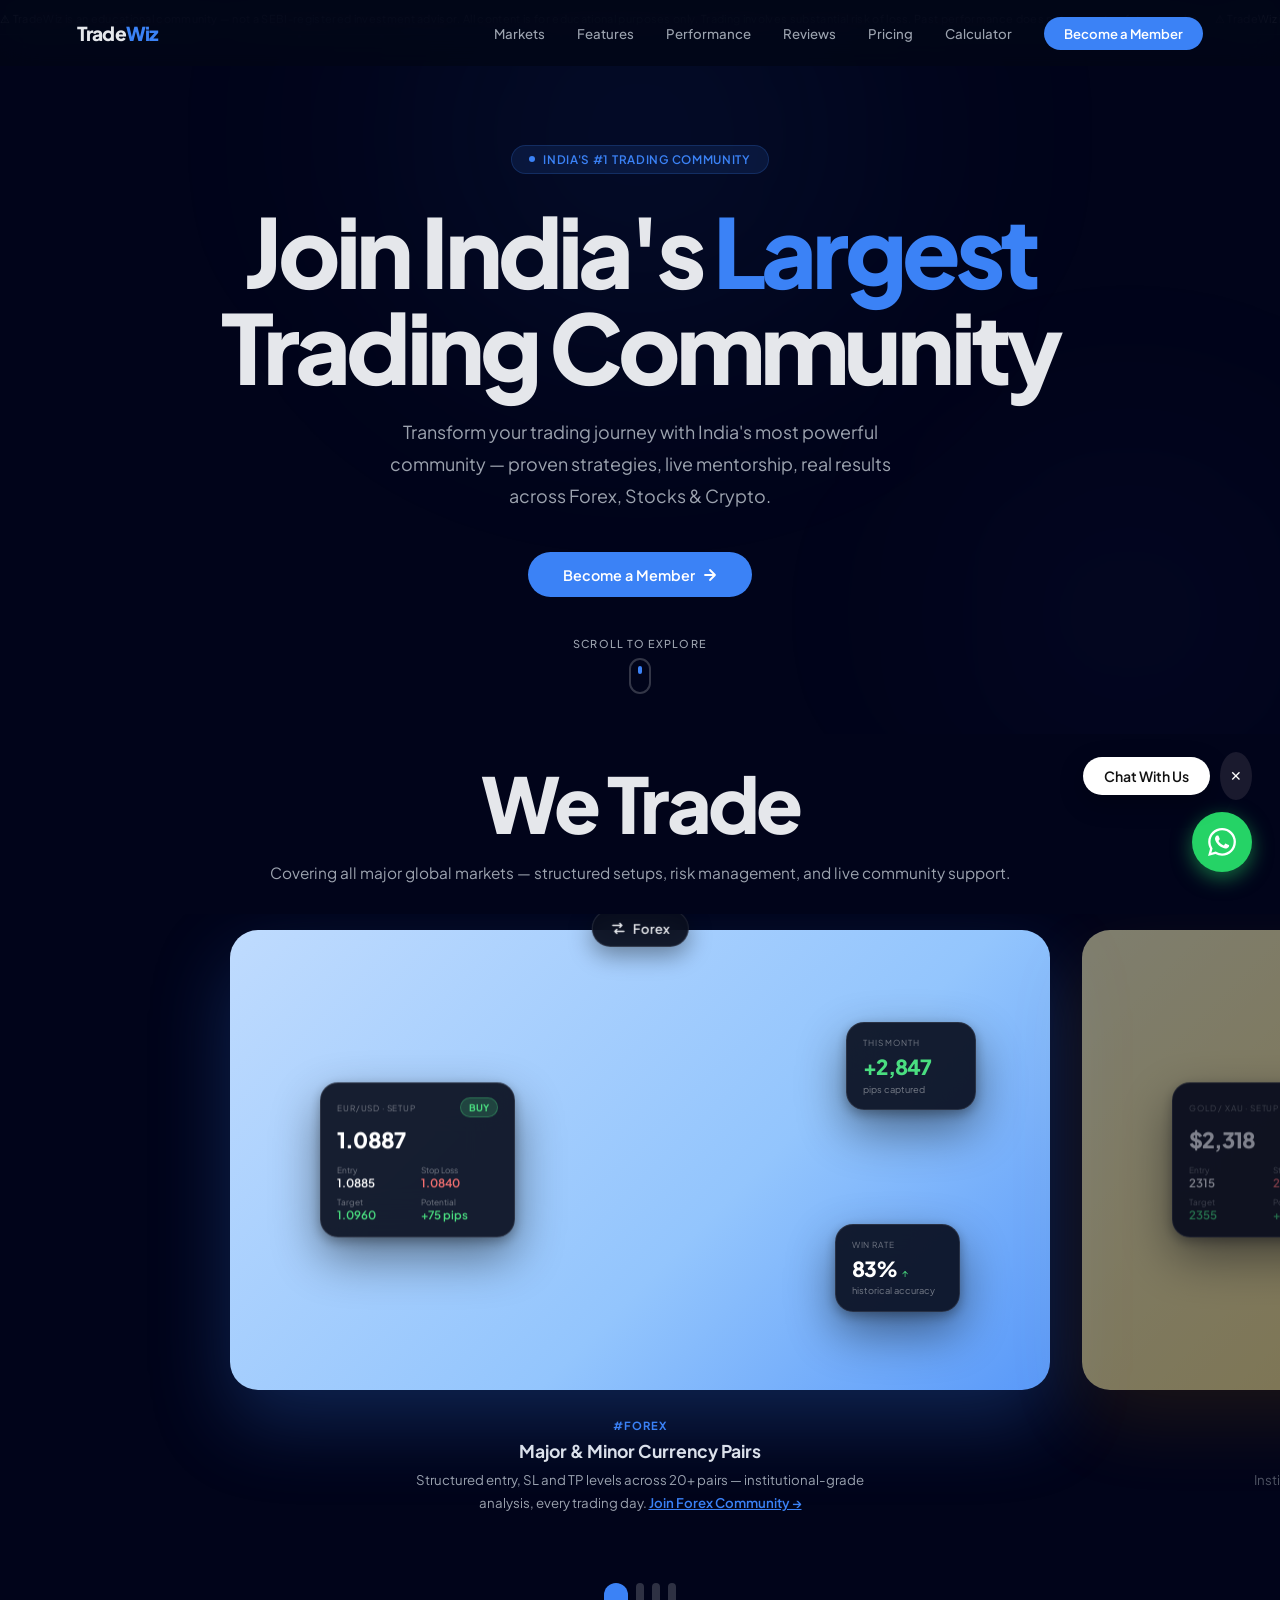
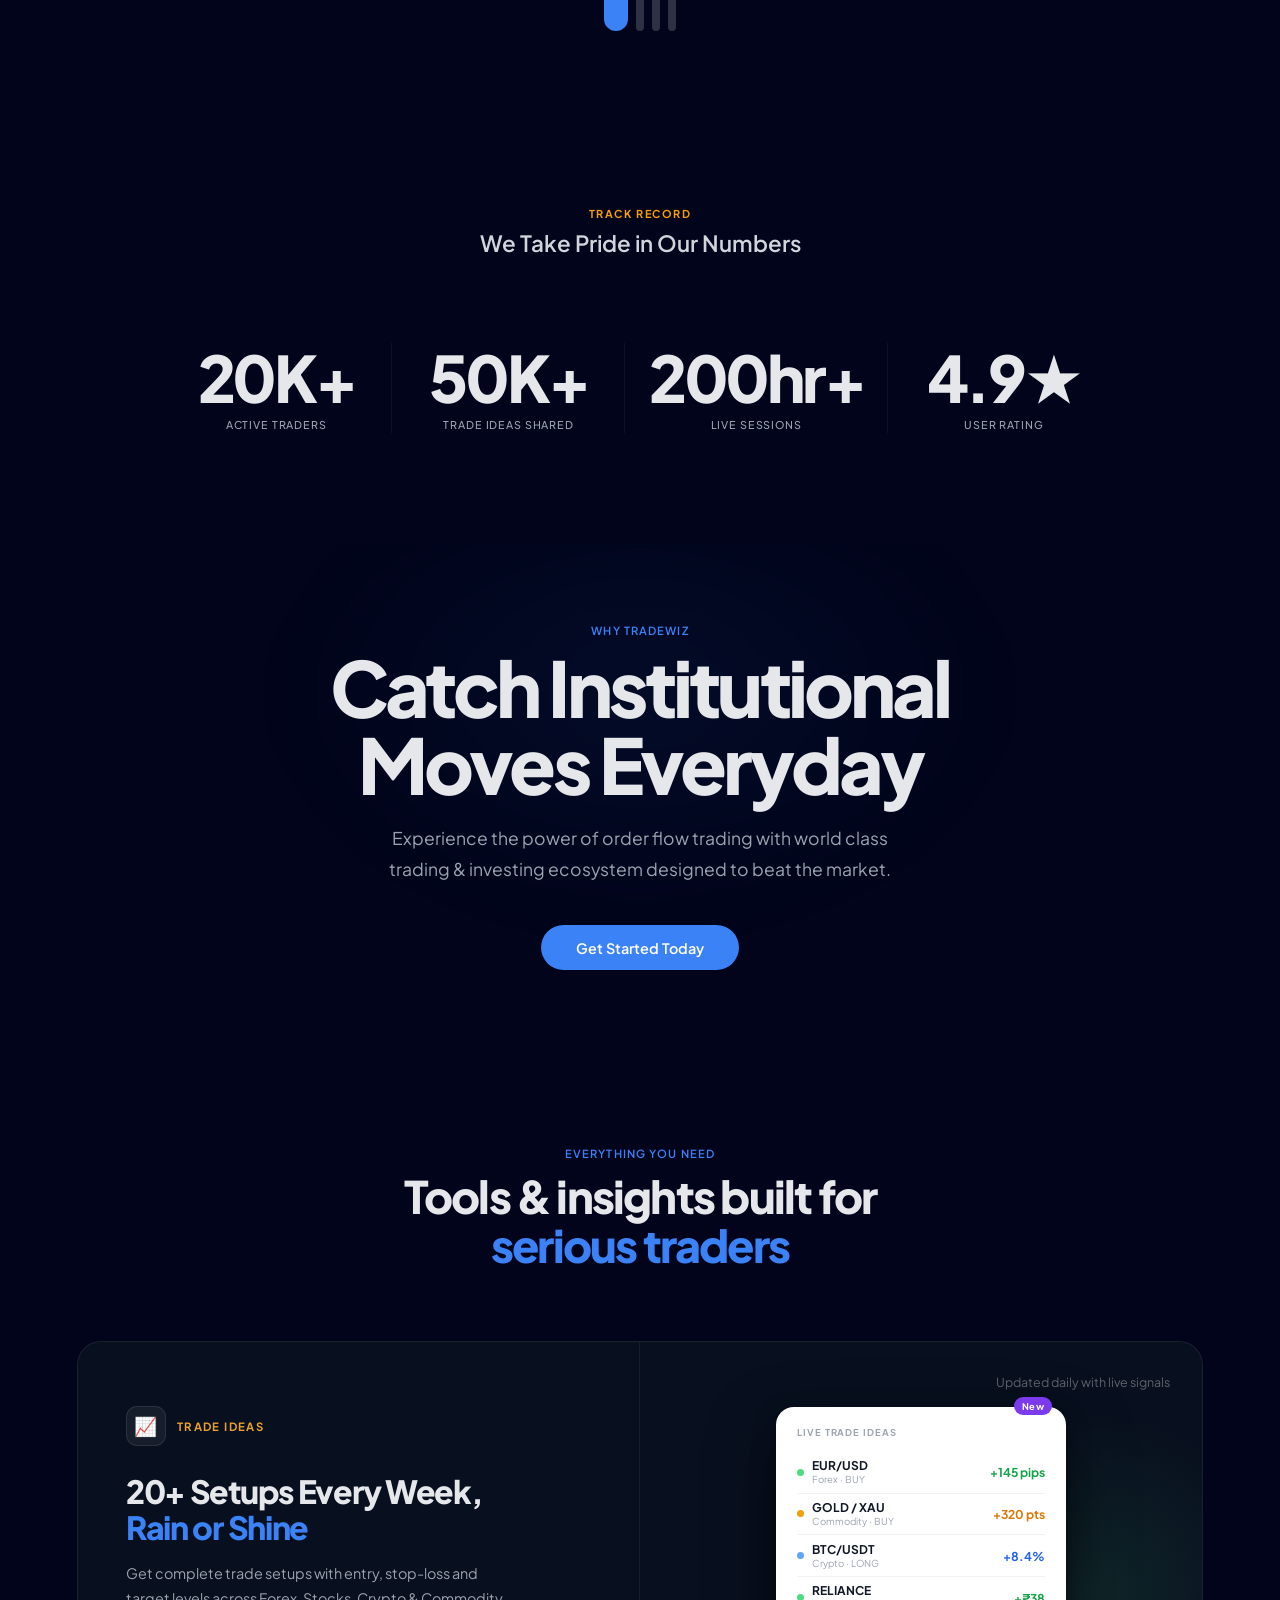
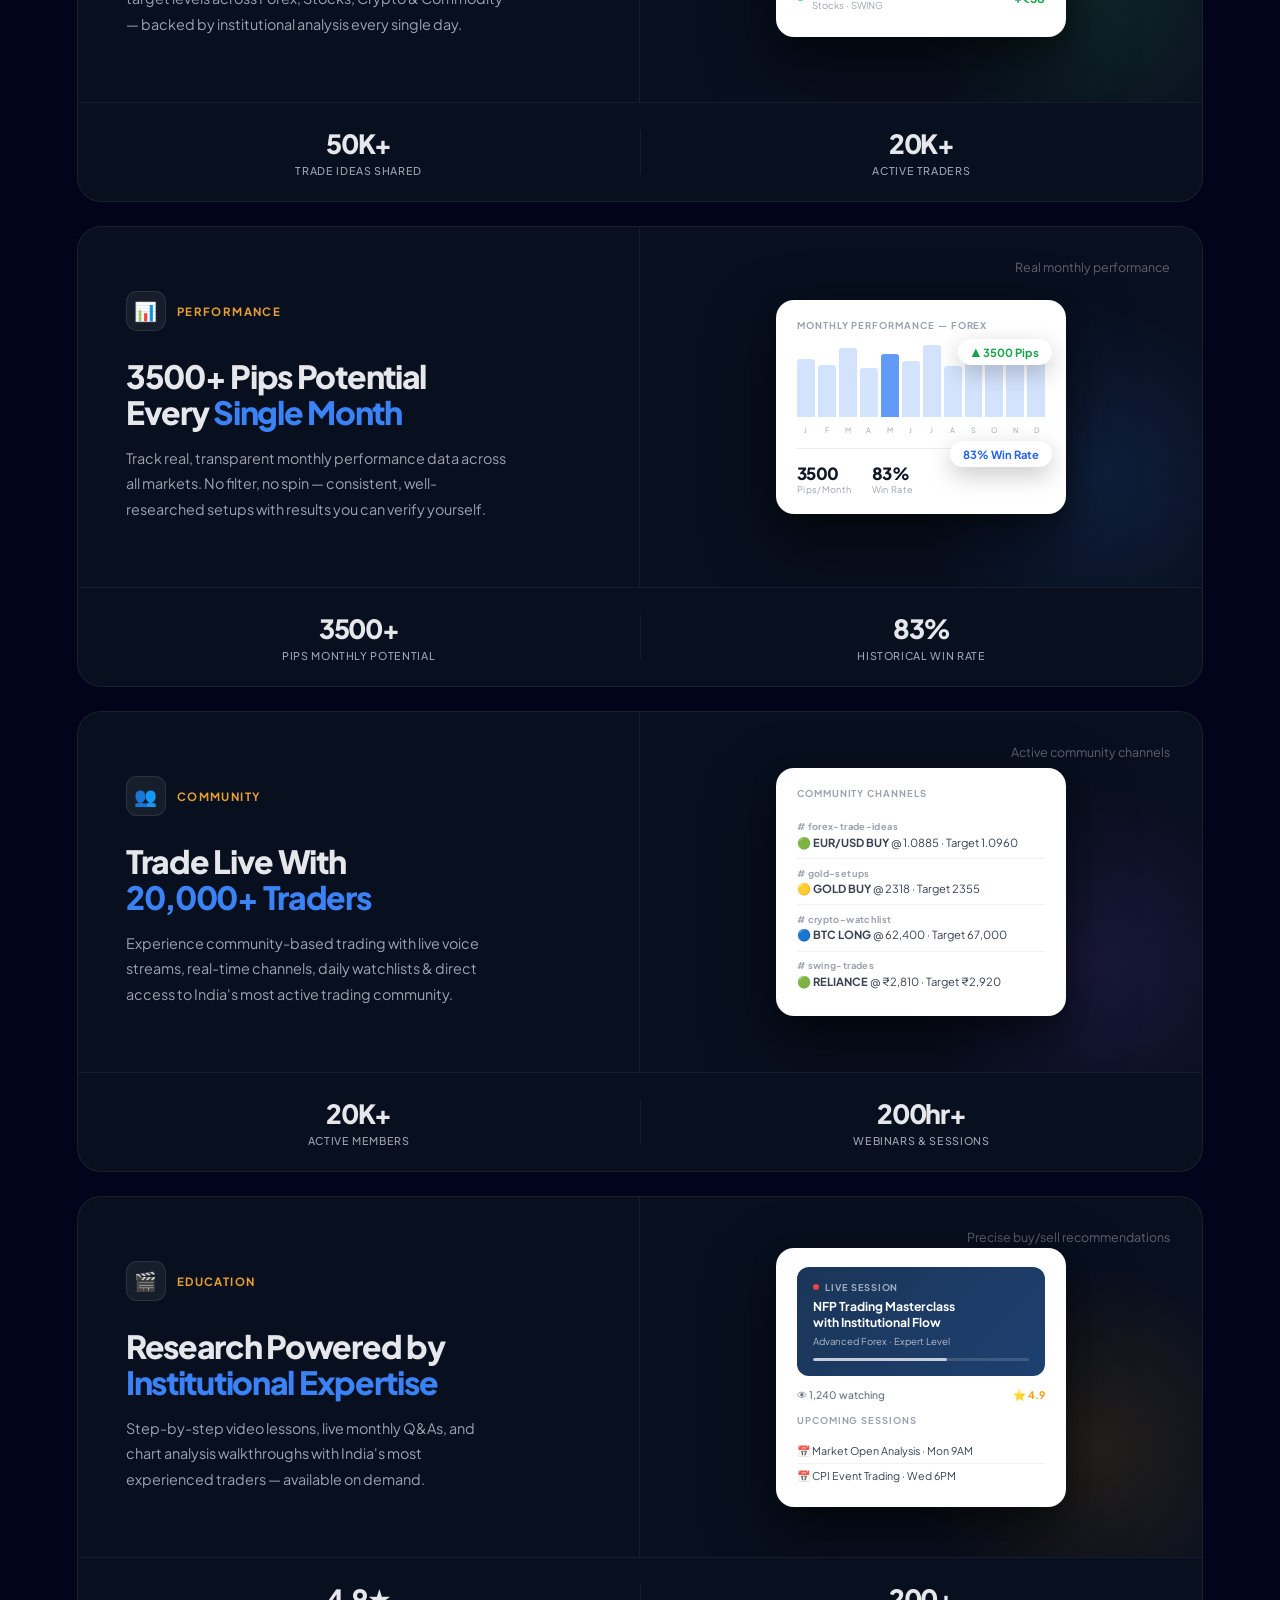
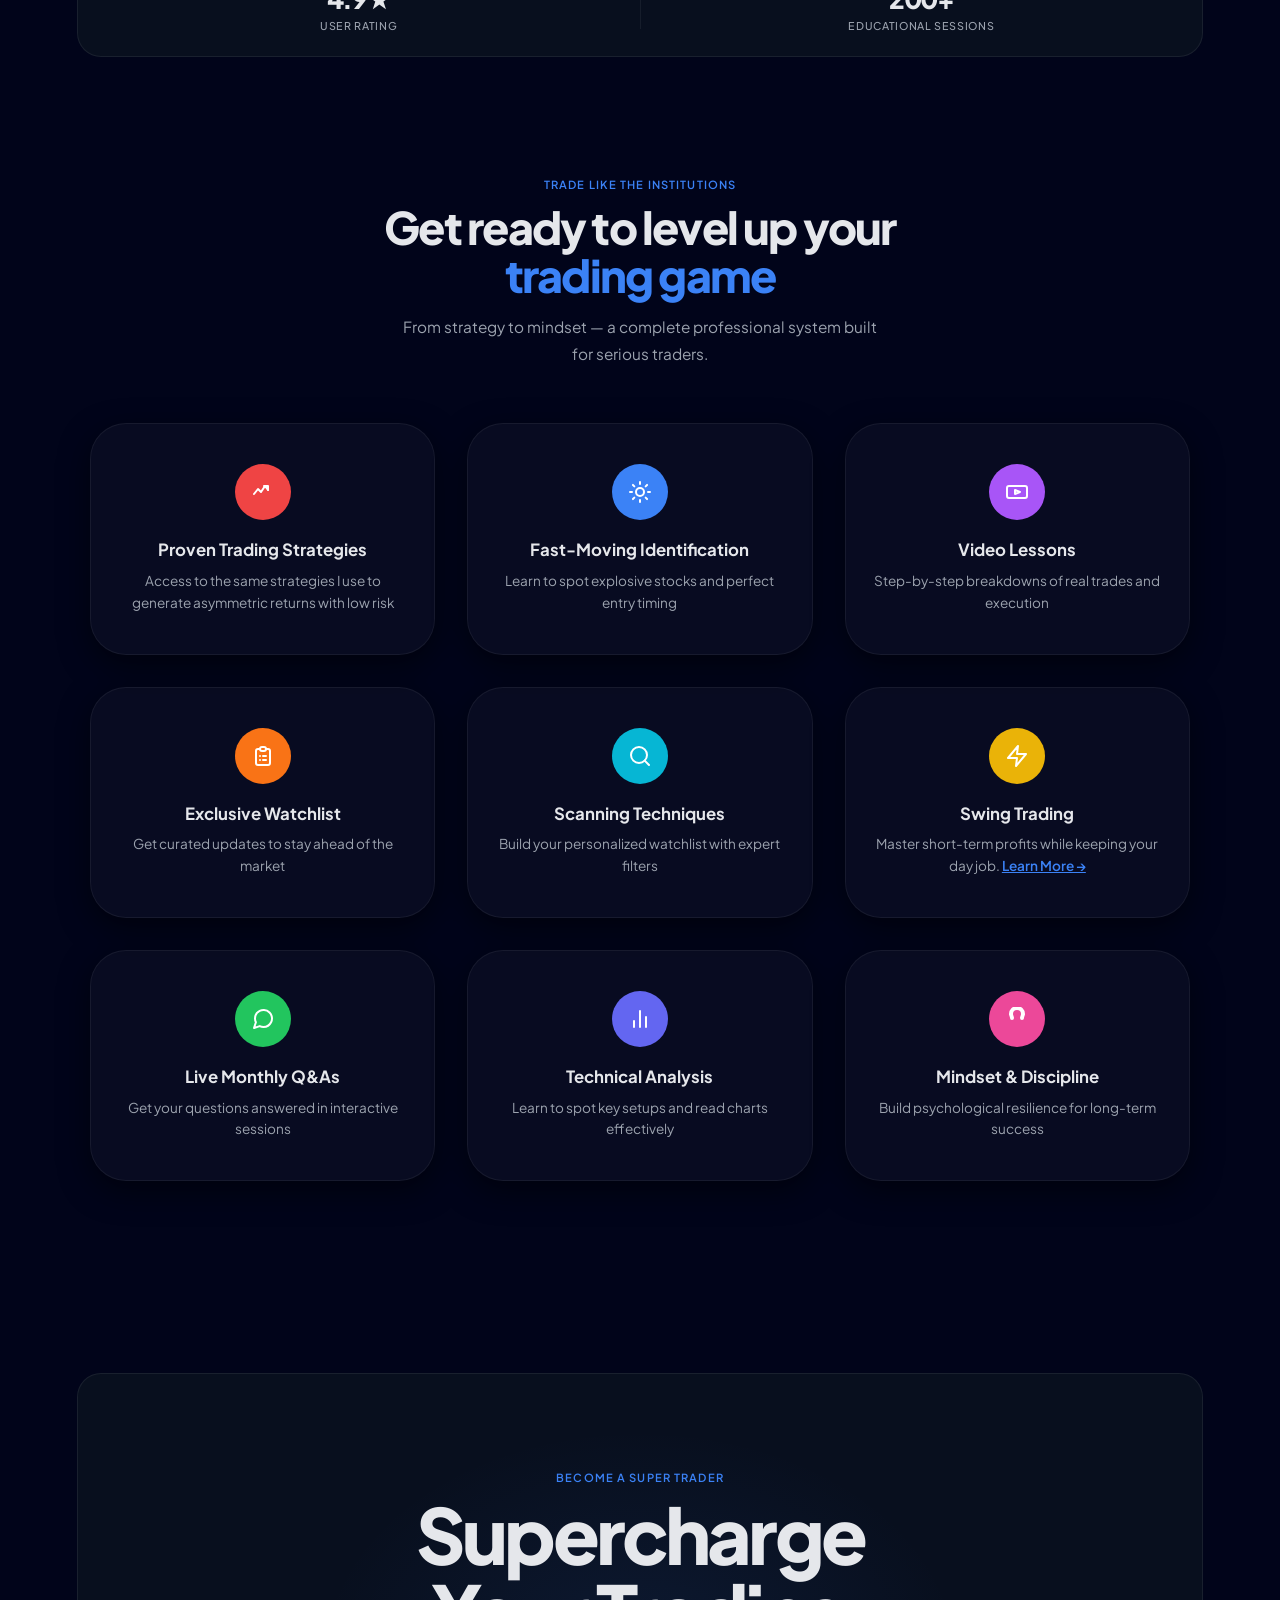
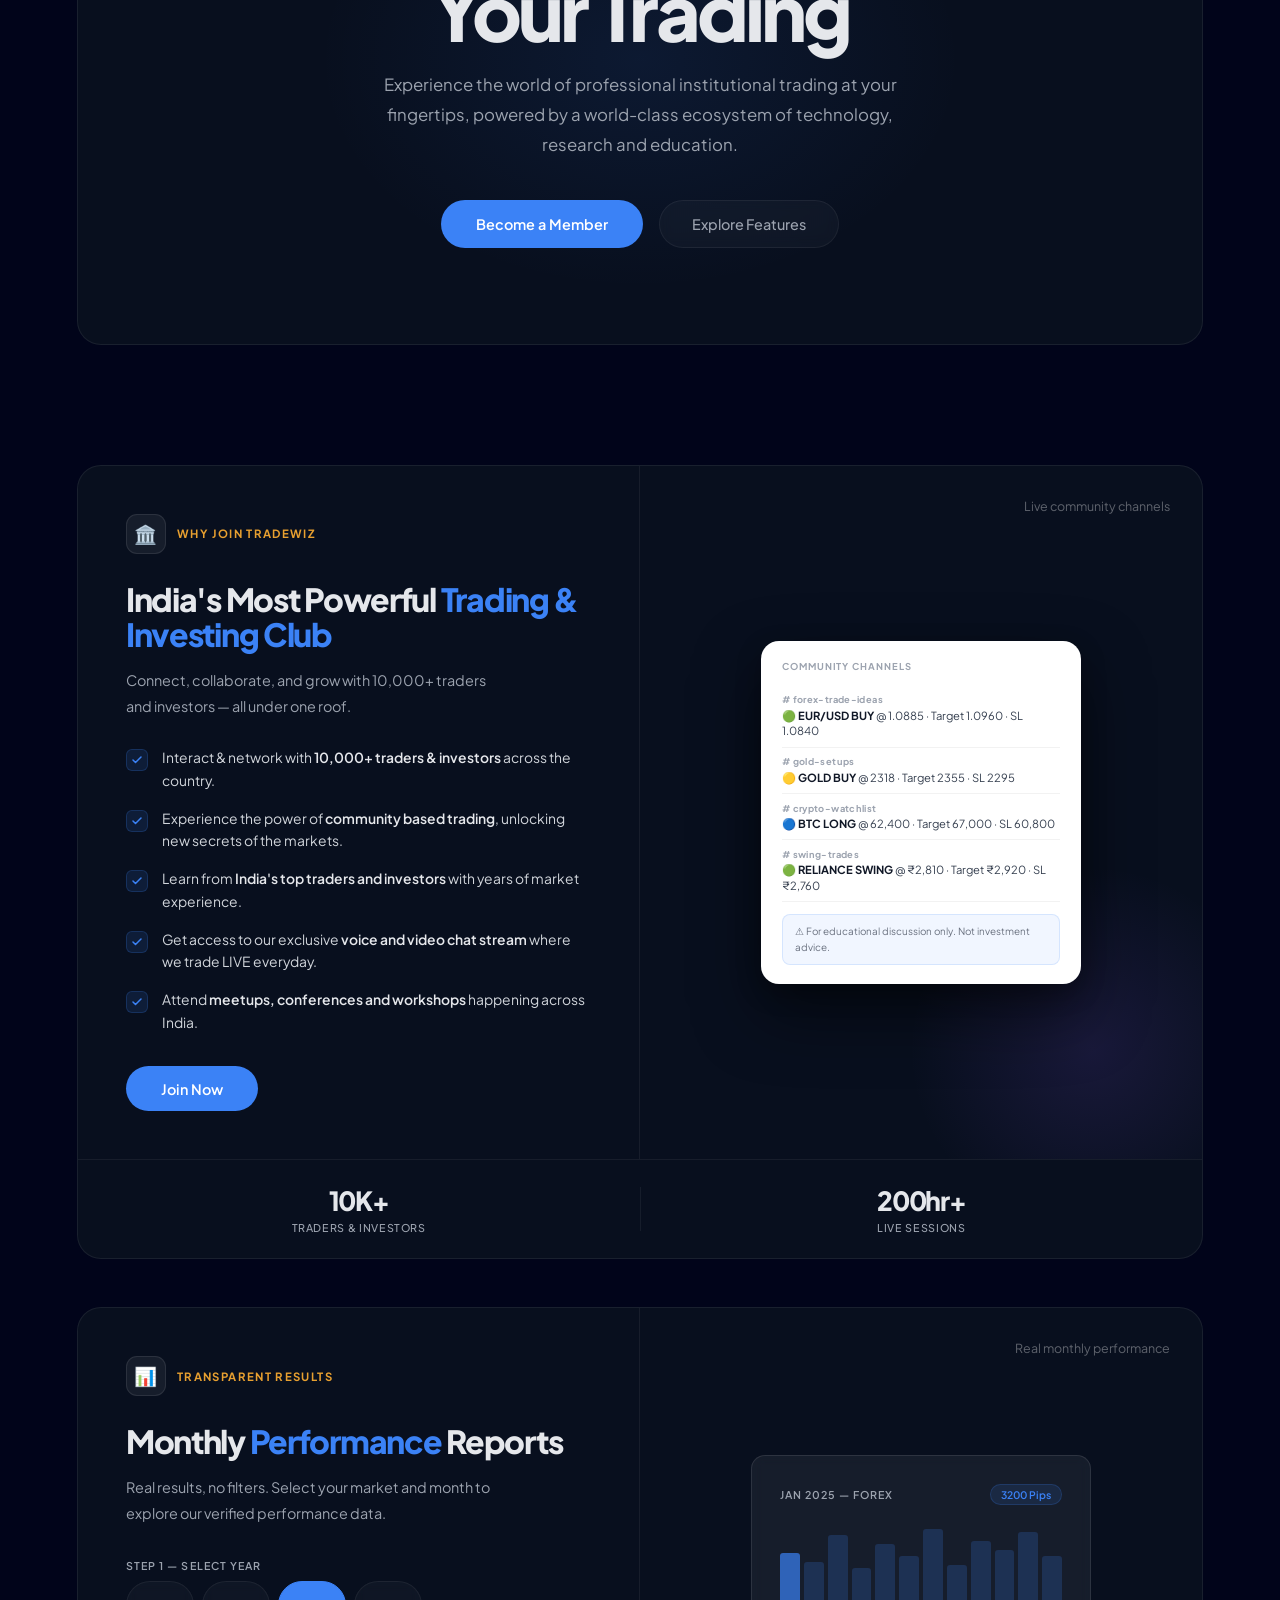
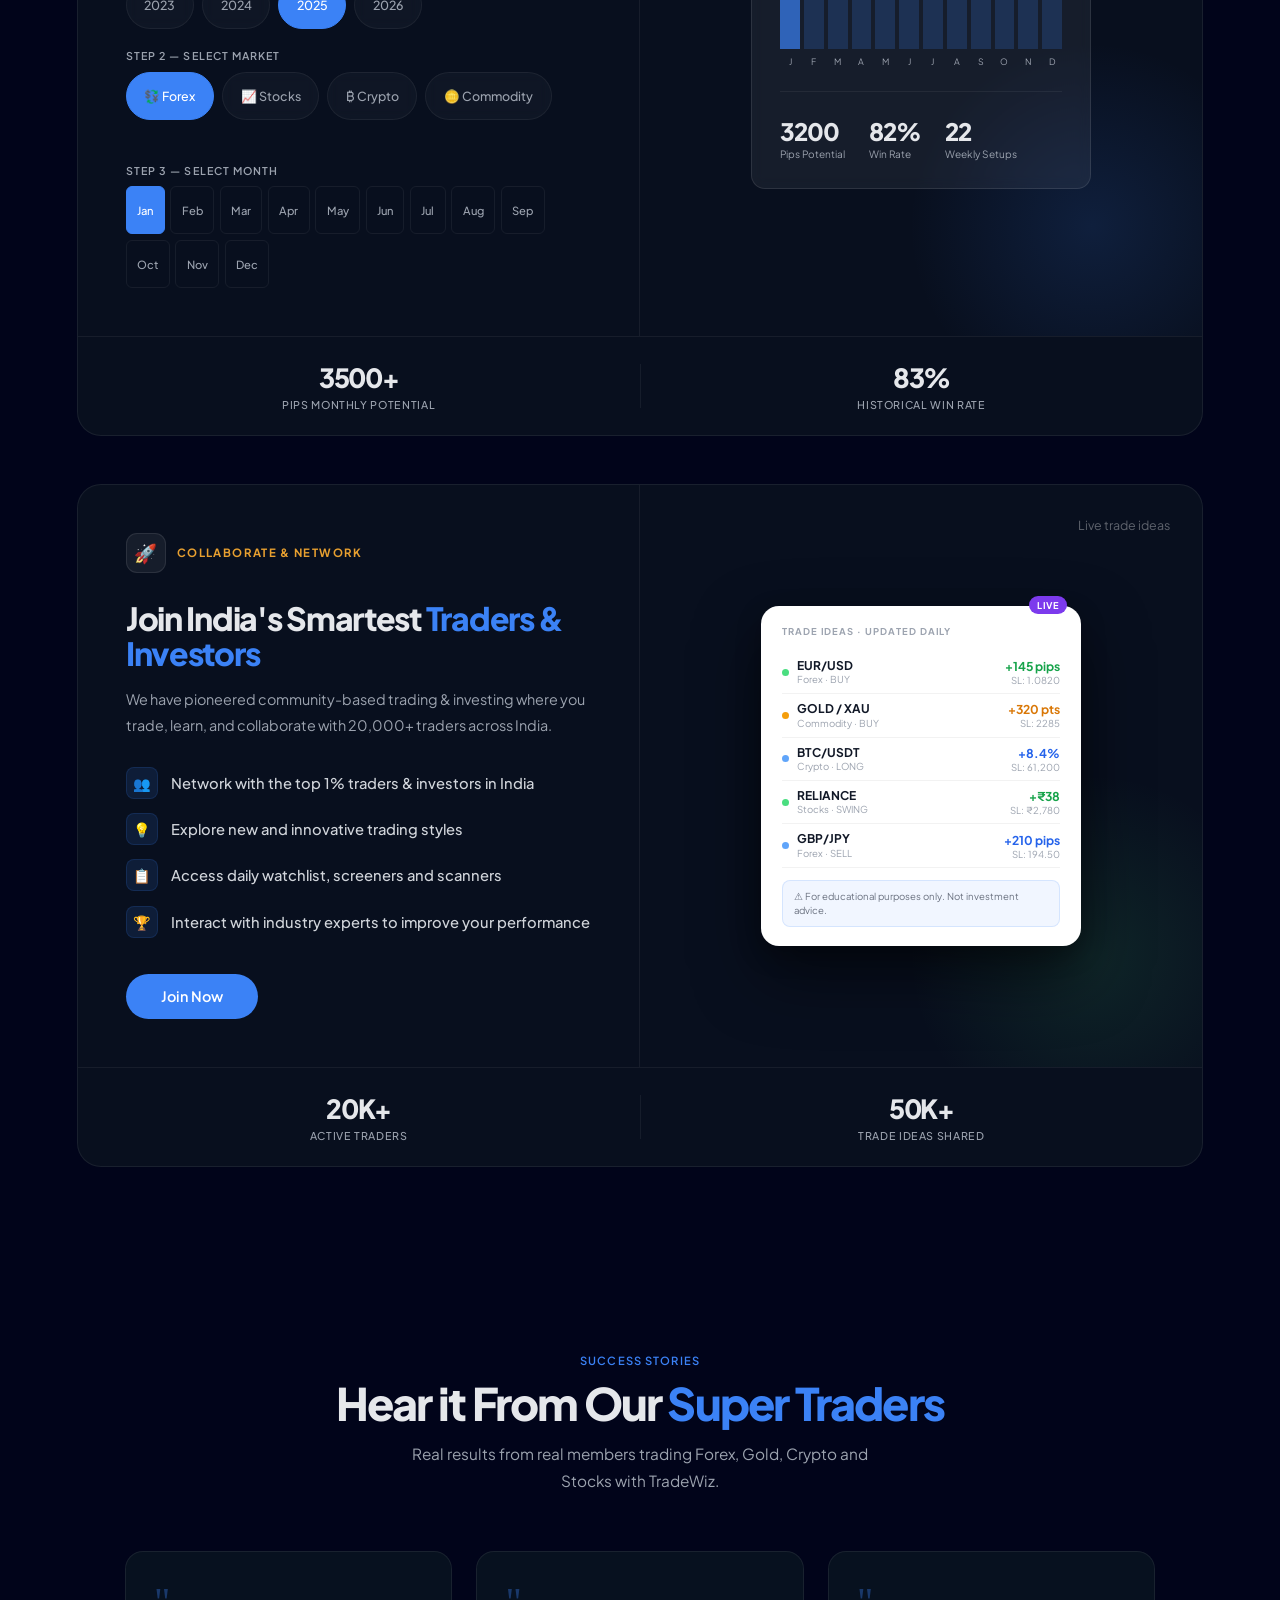
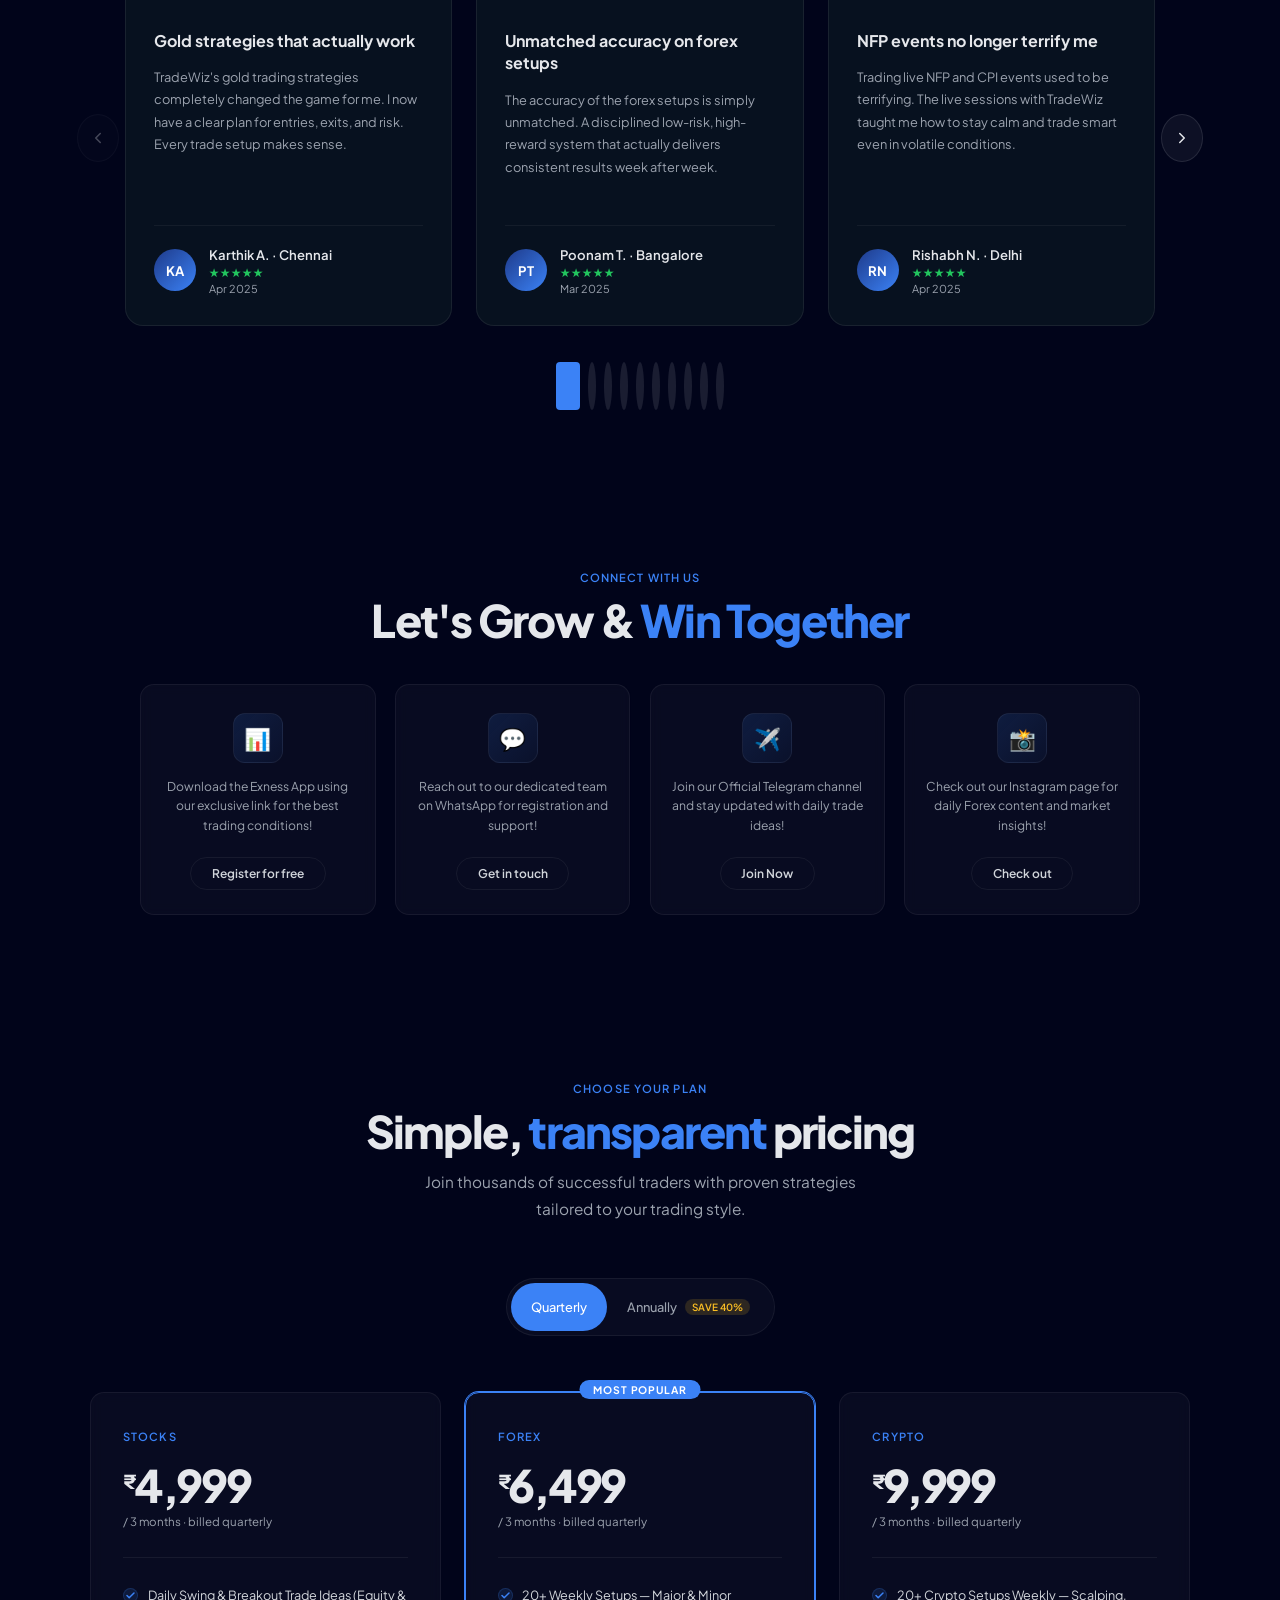
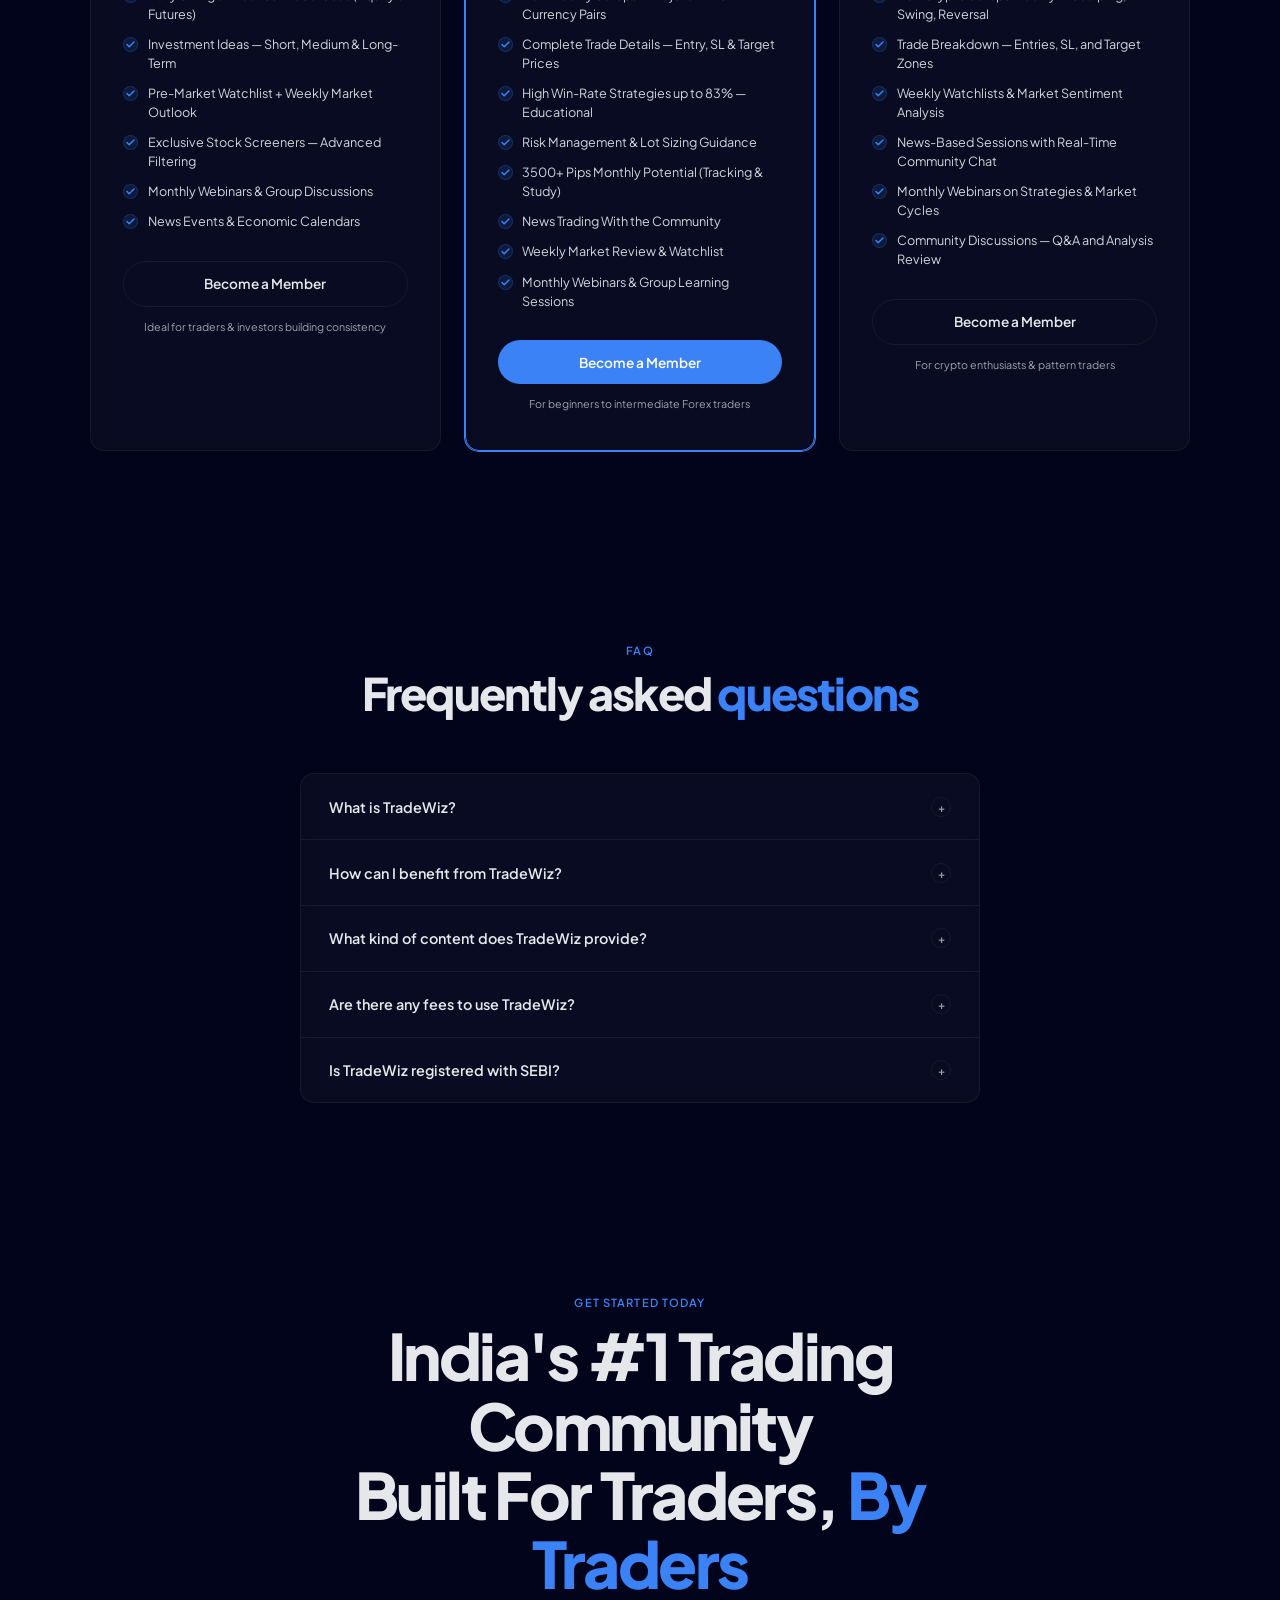
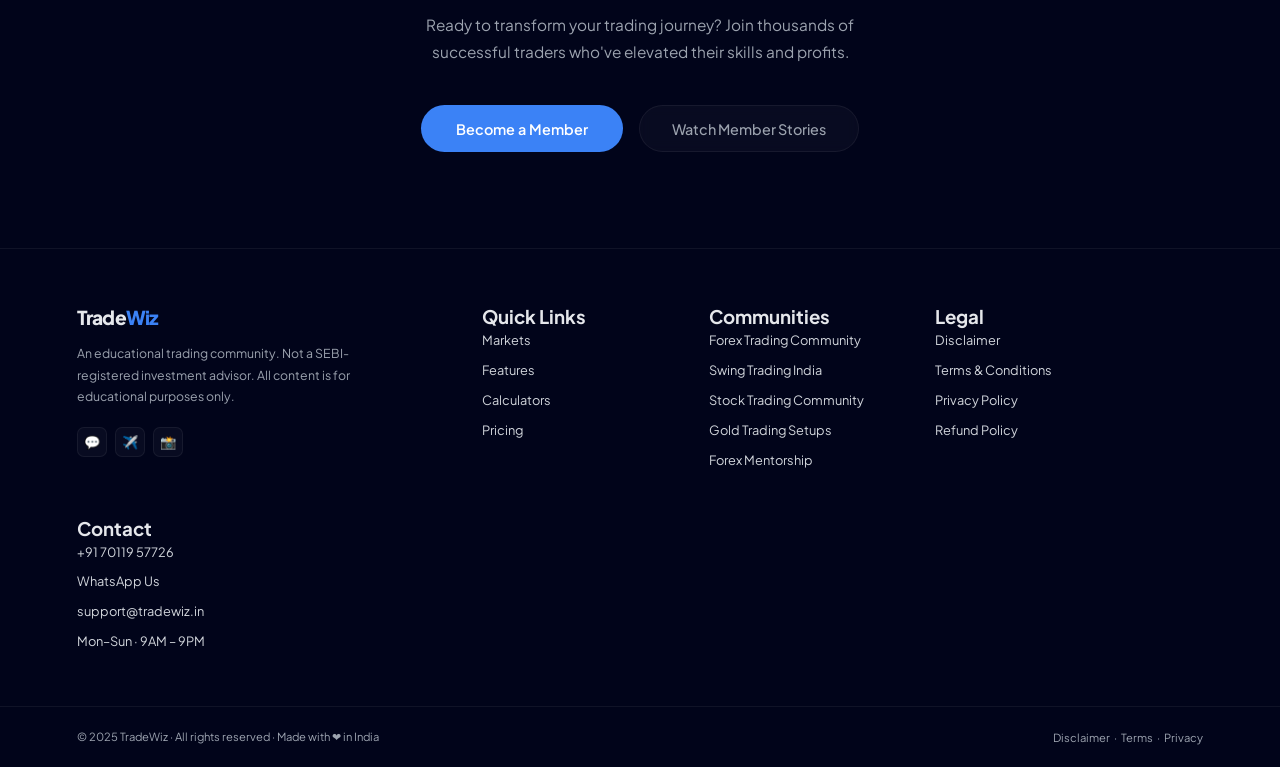
==== commit 2c65063f: "fix: resolve all Lighthouse accessibility and heading sequence issues across 100% of HTML pages" ====
--- a/index.html
+++ b/index.html
@@ -2,6 +2,8 @@
 <html lang="en">
 
 <head>
+  <link rel="preconnect" href="https://fonts.googleapis.com">
+  <link rel="preconnect" href="https://fonts.gstatic.com" crossorigin>
   <link rel="alternate" hreflang="en-IN" href="https://www.tradewiz.in/">
   <link rel="alternate" hreflang="x-default" href="https://www.tradewiz.in/">
   <meta name="geo.region" content="IN">
@@ -42,7 +44,7 @@
   <meta name="twitter:description" content="TradeWiz — India's #1 trading community. 20,000+ traders learning Stocks, Forex & Crypto. Daily trade ideas, live sessions & expert mentorship.">
   <meta name="twitter:image" content="https://www.tradewiz.in/og-image.png">
   <link rel="preconnect" href="https://fonts.googleapis.com">
-  <link href="https://fonts.googleapis.com/css2?family=Plus+Jakarta+Sans:wght@300;400;500;600;700;800&display=swap"
+  <link href="https://fonts.googleapis.com/css2?family=Plus+Jakarta+Sans:wght@300;400;500;600;700;800&display=swap&display=swap"
     rel="stylesheet">
   <link rel="stylesheet" href="/assets/css/main.min.css">
   
@@ -1292,7 +1294,7 @@
       </div>
     </div>
     <div class="fc">
-      <h4>Quick Links</h4>
+      <h3>Quick Links</h3>
       <ul>
         <li><a href="#we-trade">Markets</a></li>
         <li><a href="#features">Features</a></li>
@@ -1301,7 +1303,7 @@
       </ul>
     </div>
     <div class="fc">
-      <h4>Communities</h4>
+      <h3>Communities</h3>
       <ul>
         <li><a href="/forex-trading-community">Forex Trading Community</a></li>
         <li><a href="/swing-trading-india">Swing Trading India</a></li>
@@ -1311,7 +1313,7 @@
       </ul>
     </div>
     <div class="fc">
-      <h4>Legal</h4>
+      <h3>Legal</h3>
       <ul>
         <li><a href="disclaimer.html">Disclaimer</a></li>
         <li><a href="terms.html">Terms &amp; Conditions</a></li>
@@ -1320,7 +1322,7 @@
       </ul>
     </div>
     <div class="fc">
-      <h4>Contact</h4>
+      <h3>Contact</h3>
       <ul>
         <li><a href="tel:+917011957726">+91 70119 57726</a></li>
         <li><a href="https://wa.me/917011957726">WhatsApp Us</a></li>
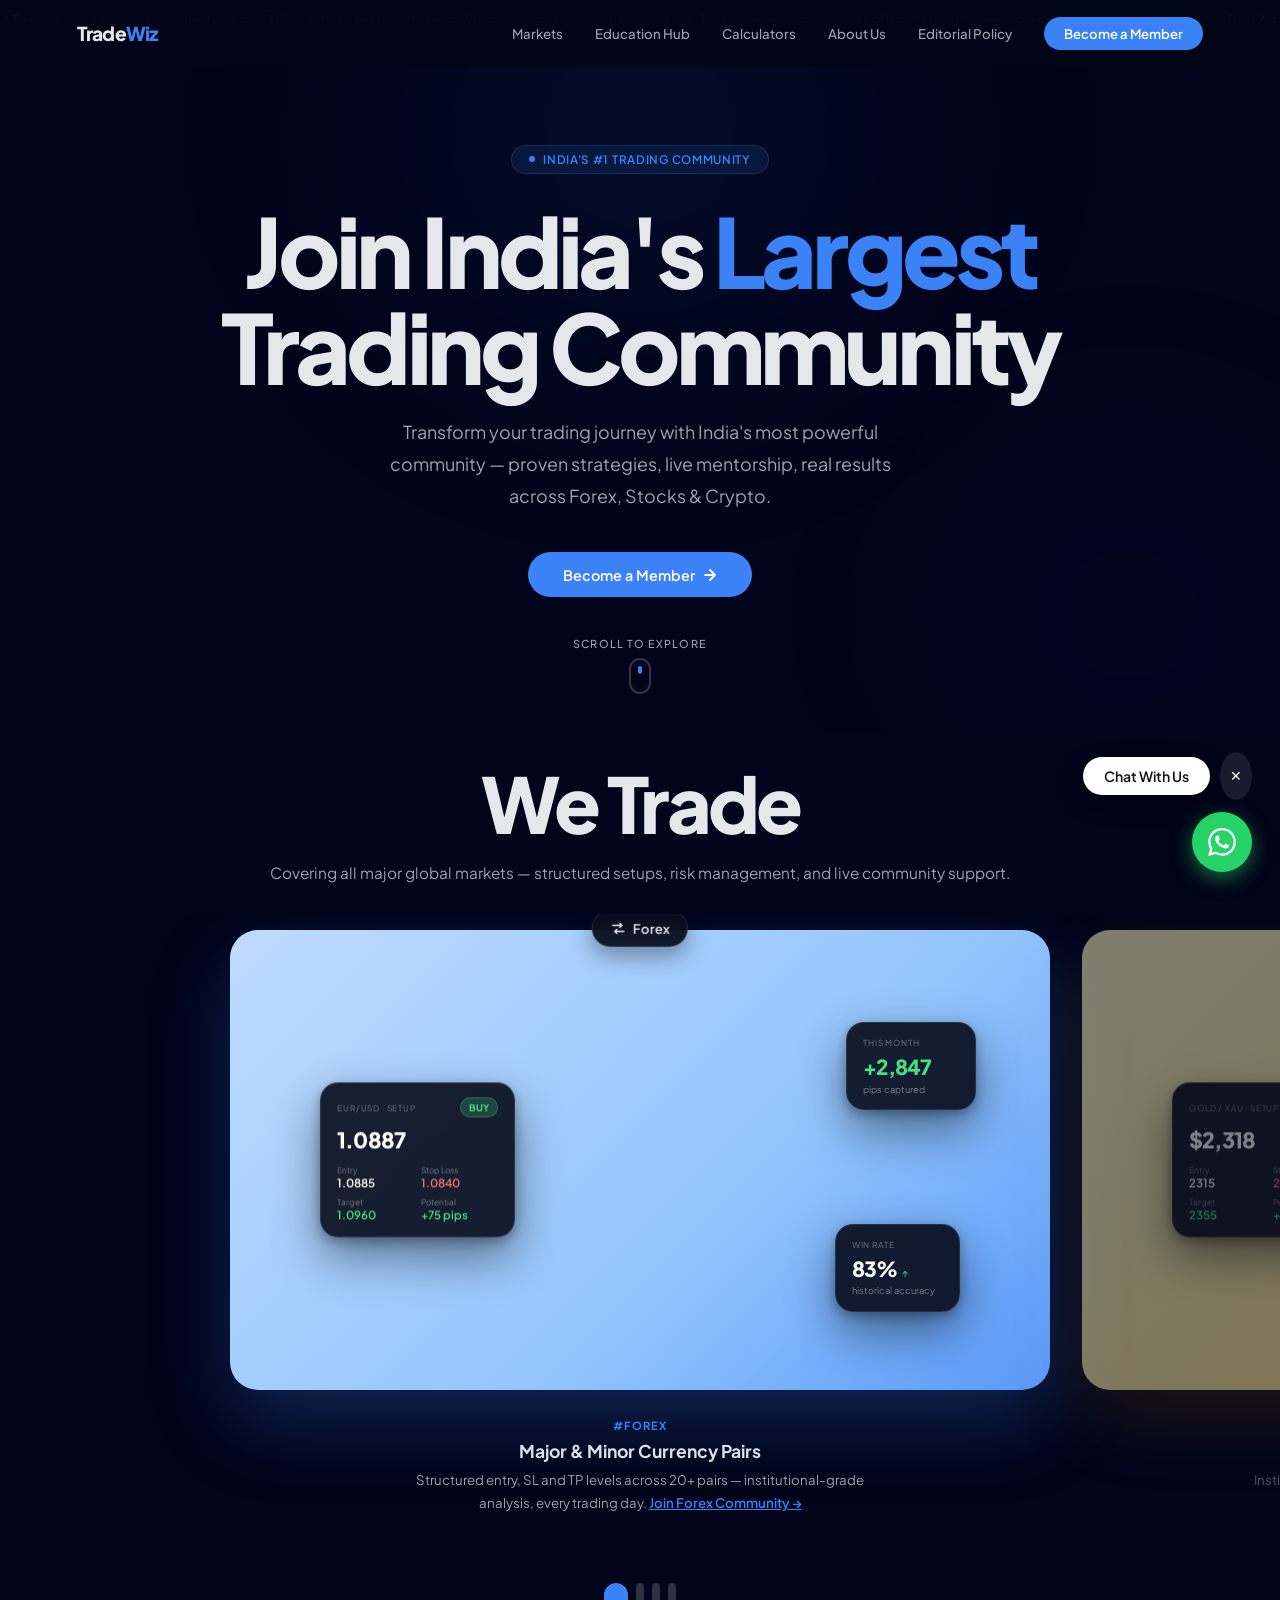
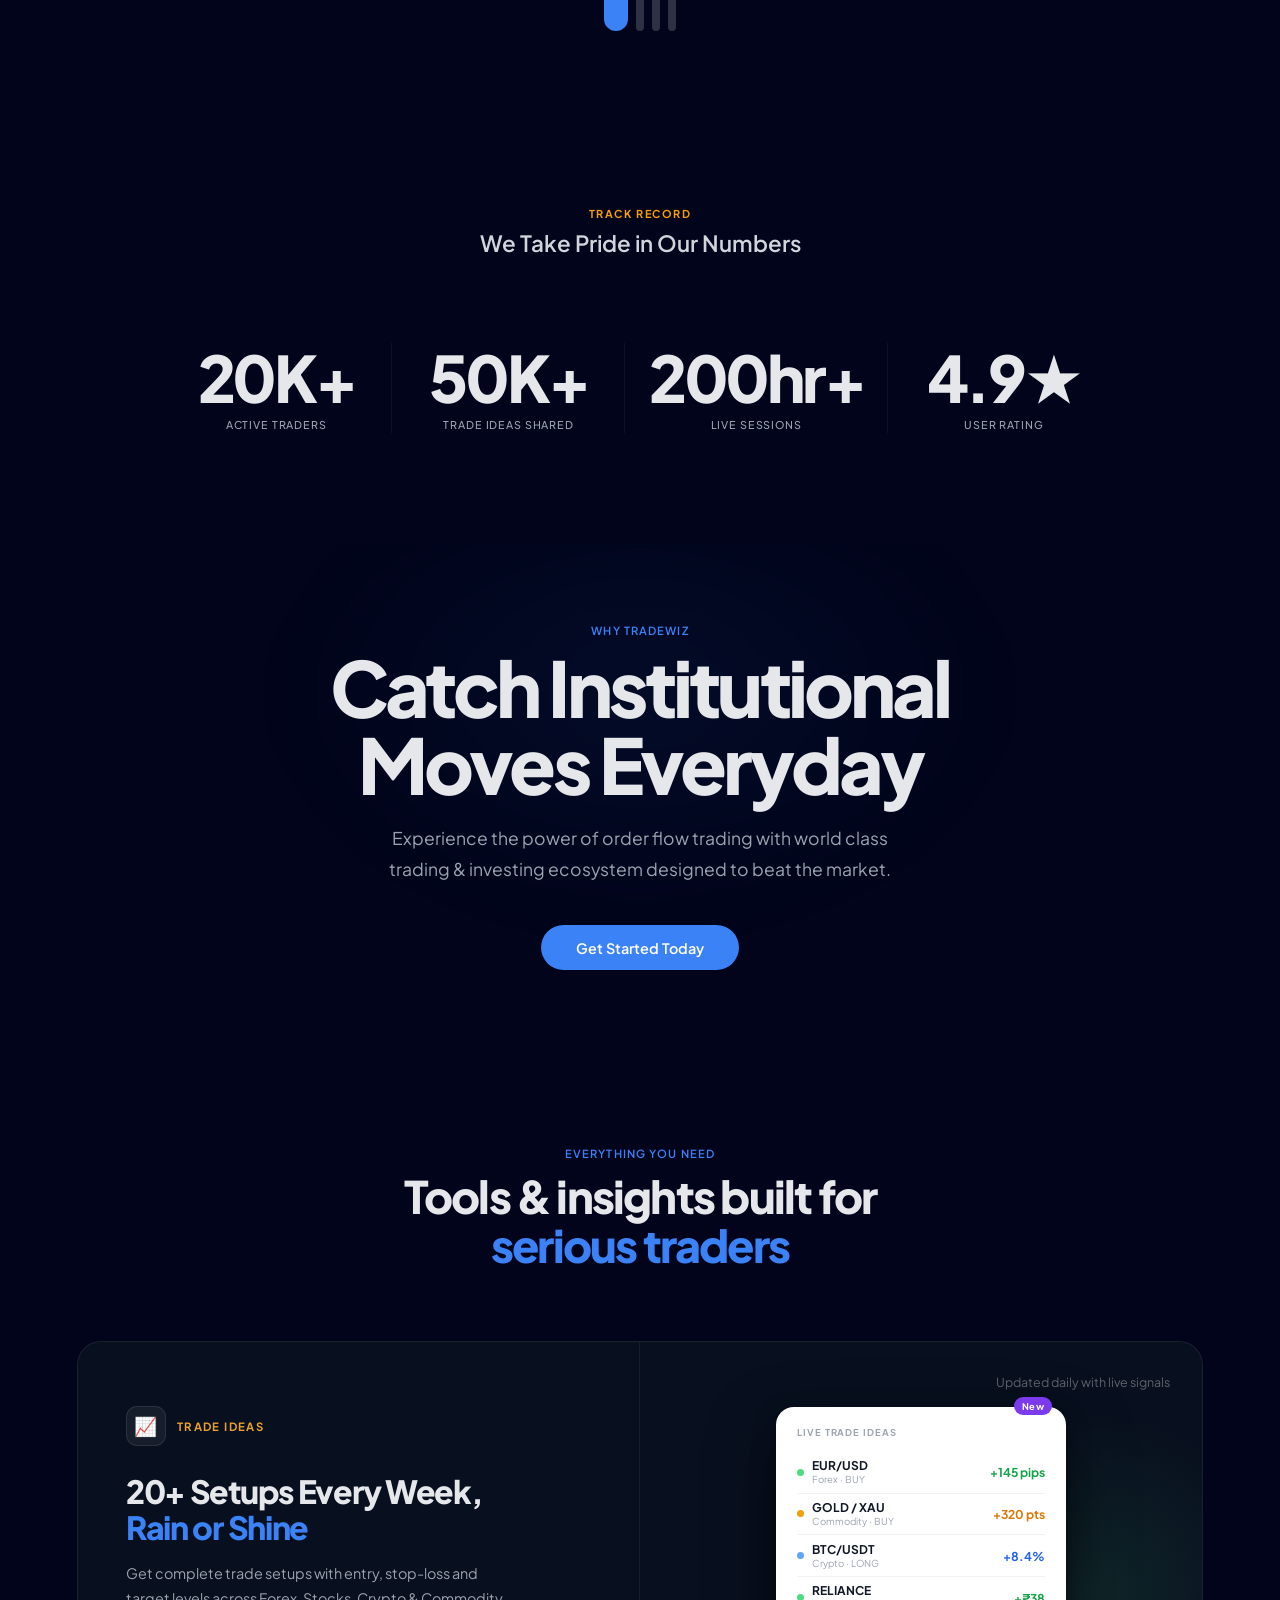
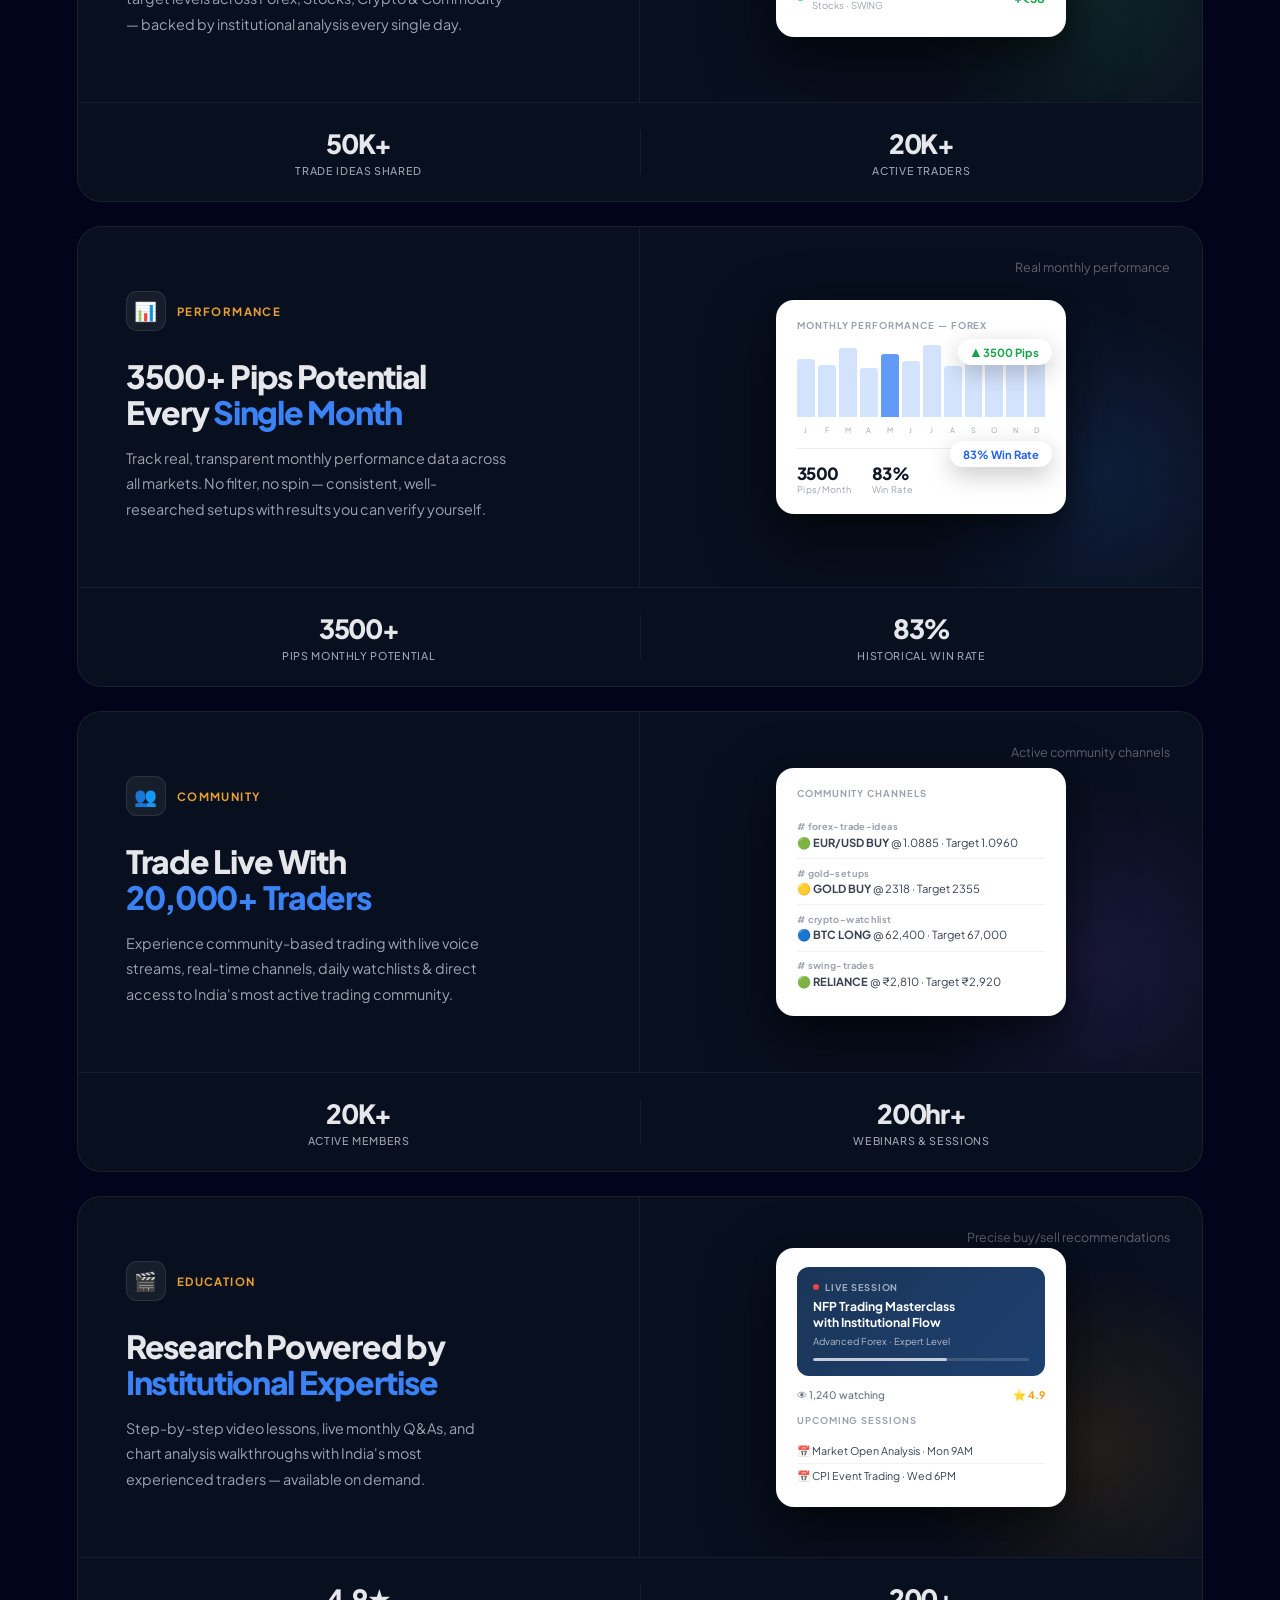
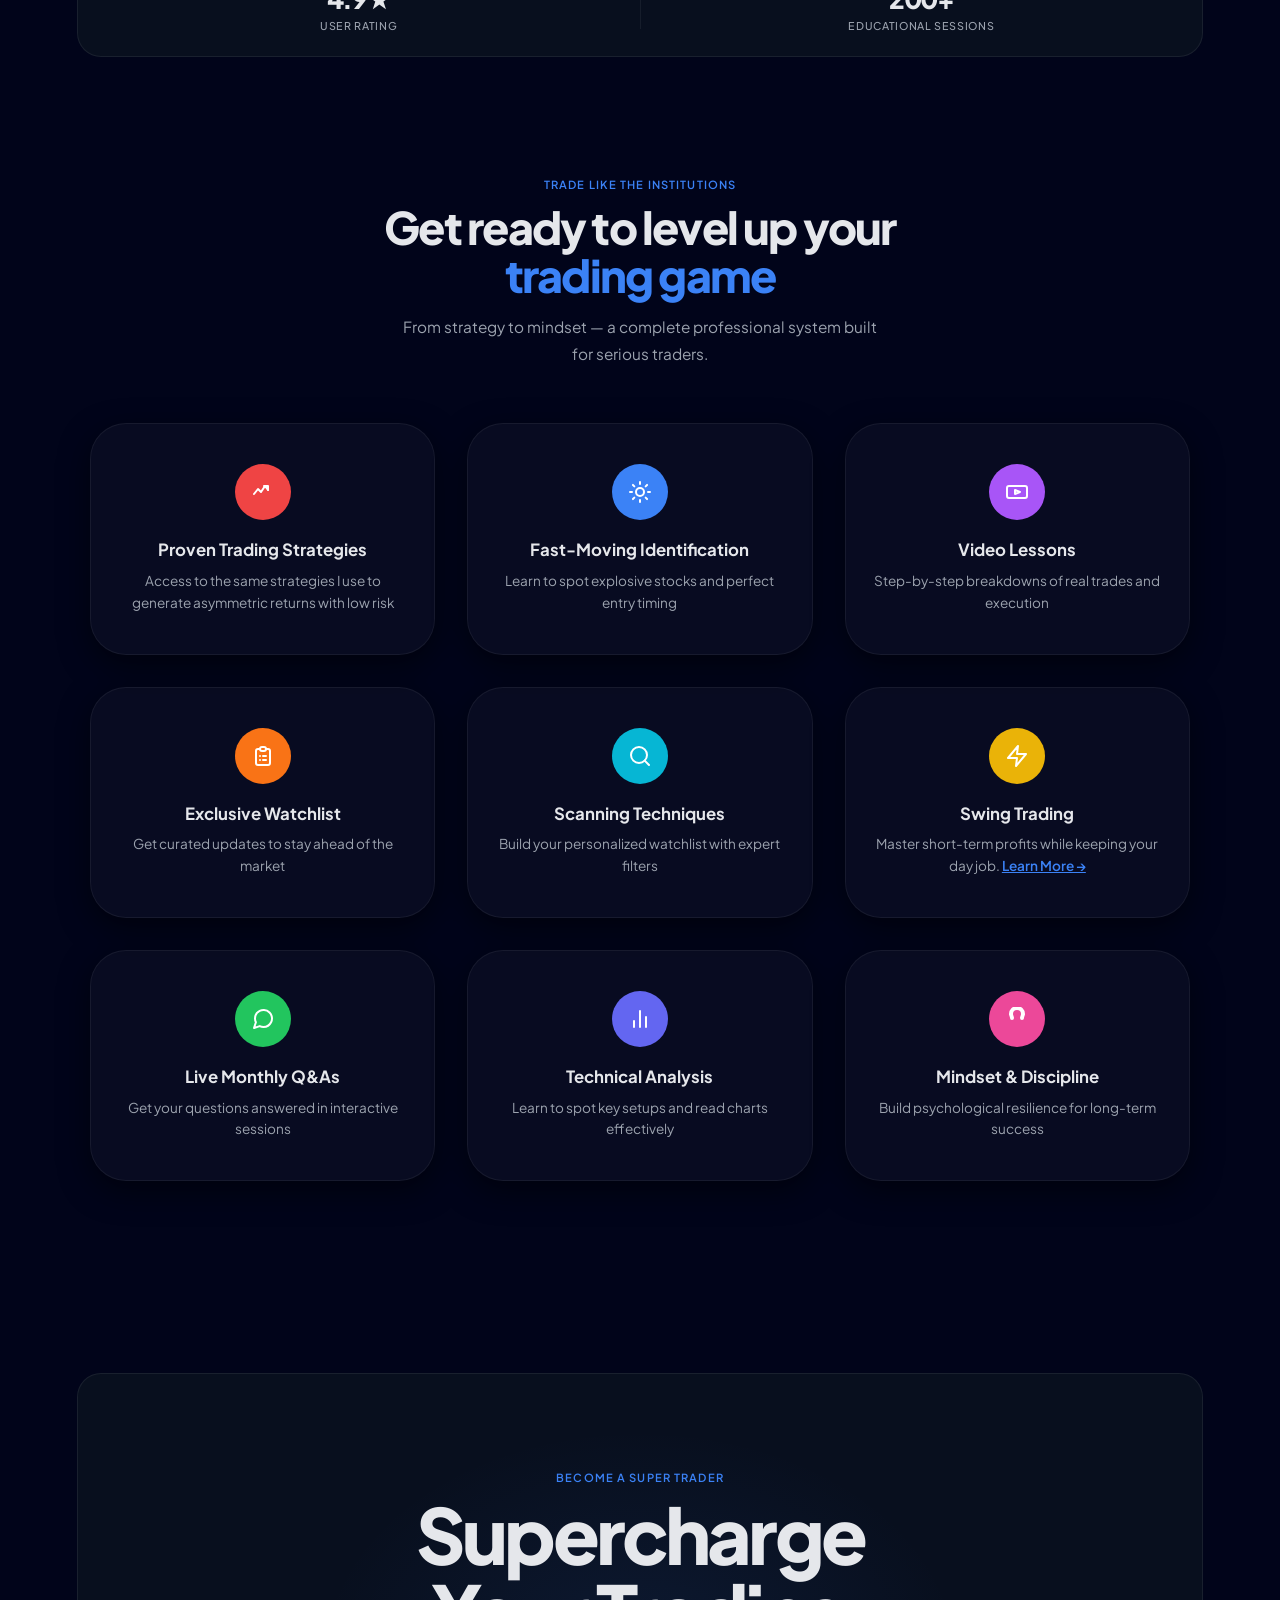
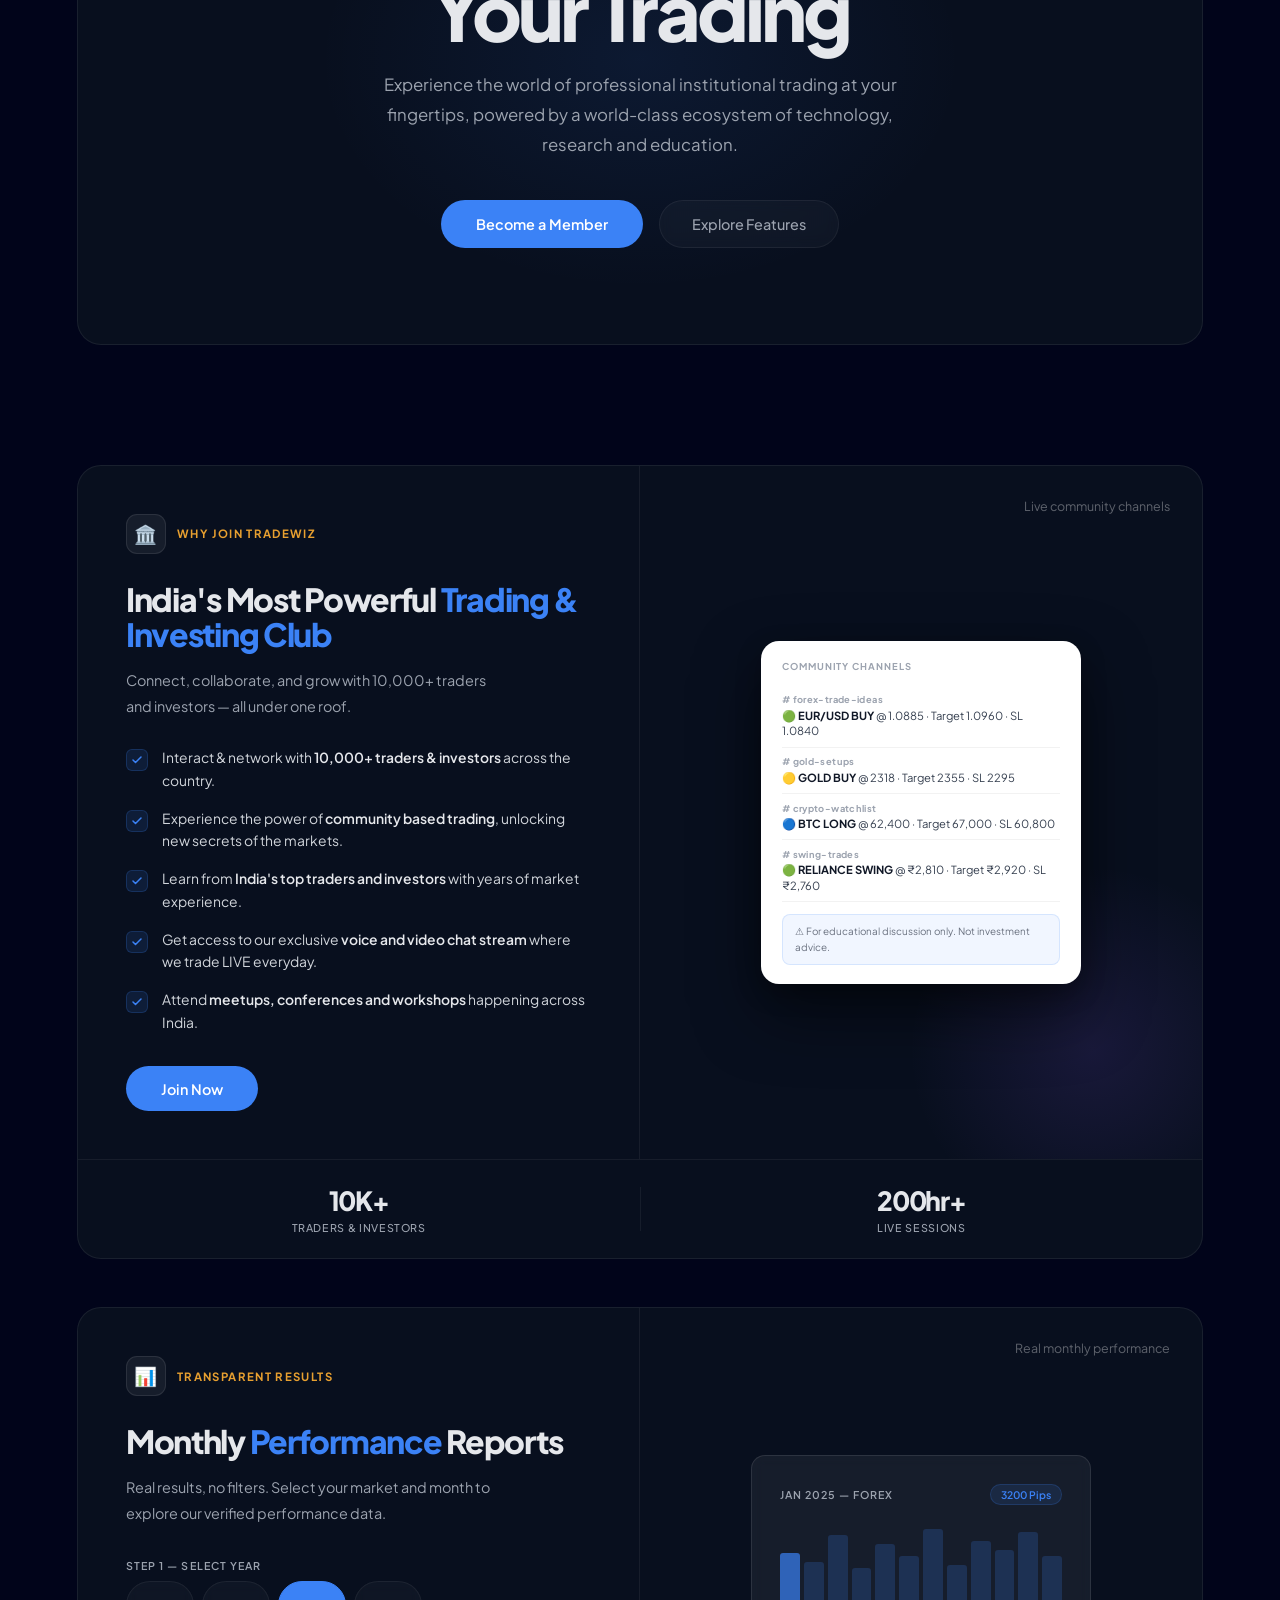
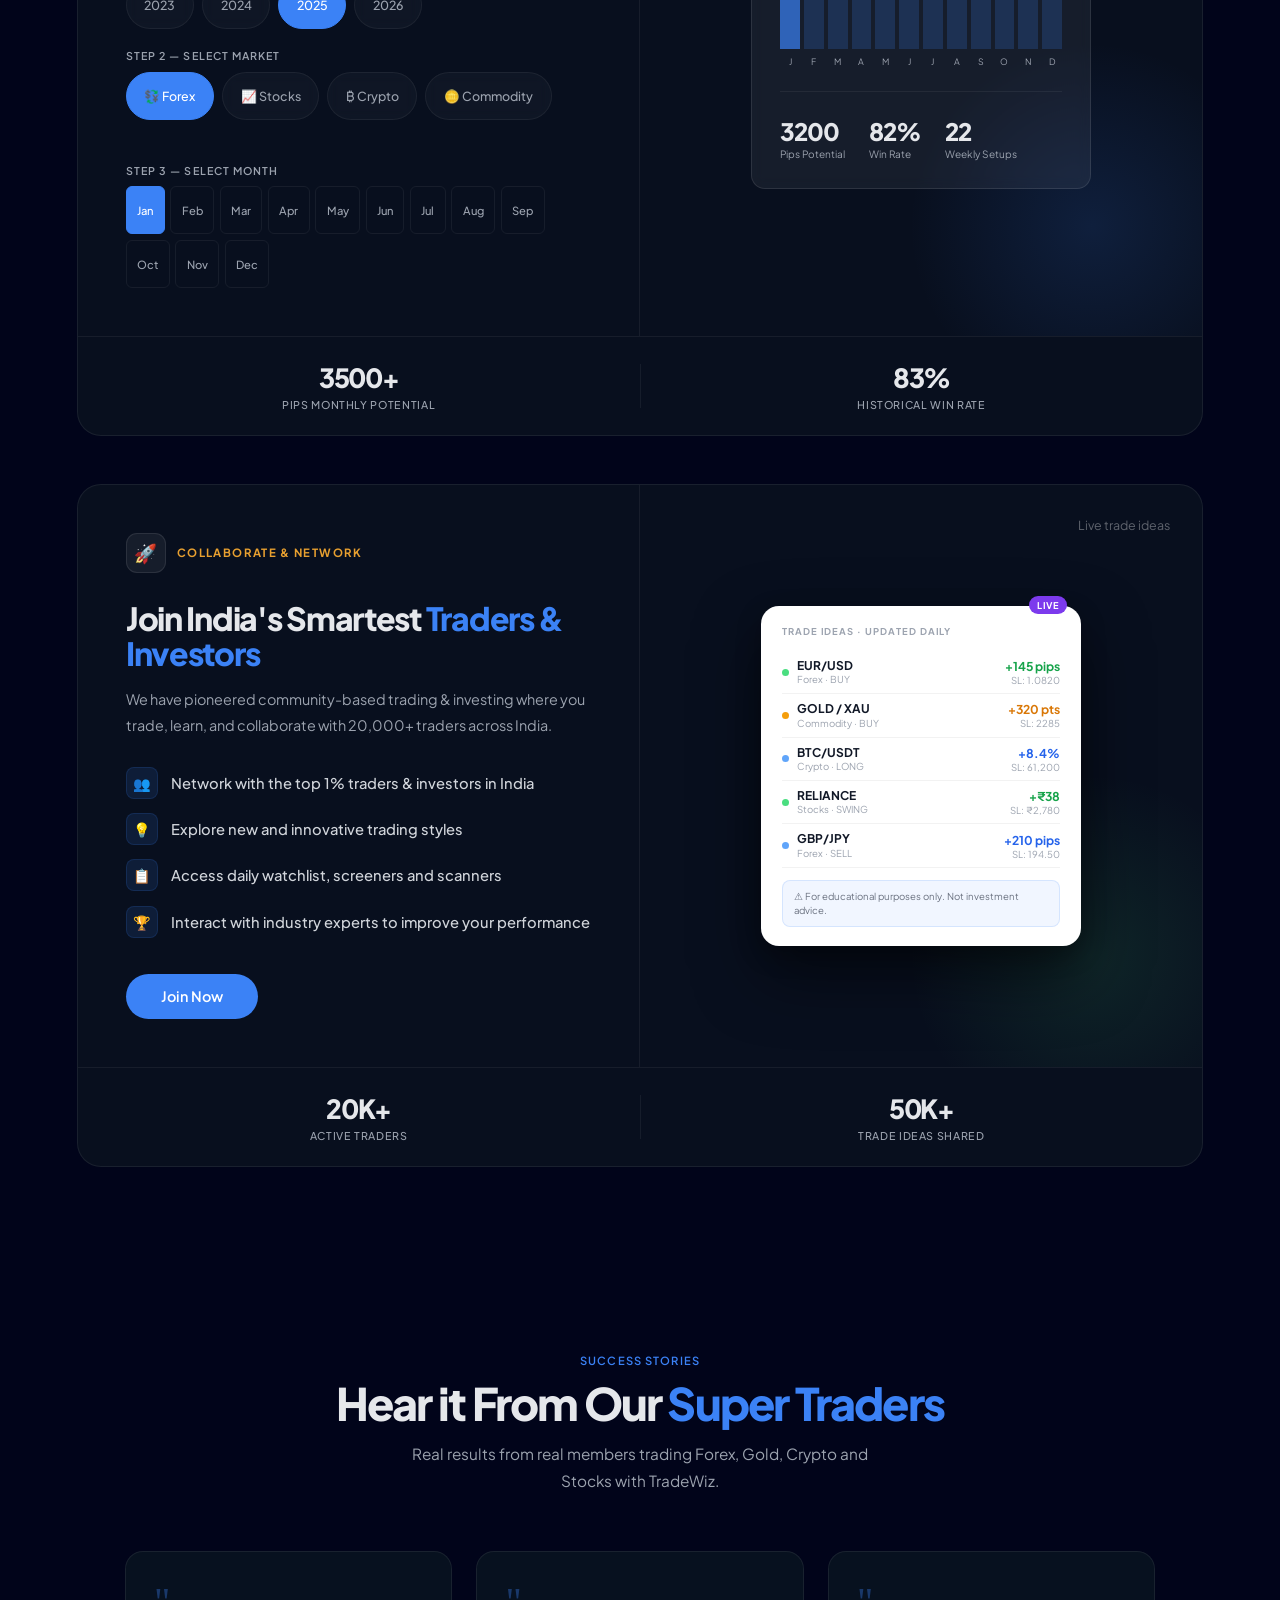
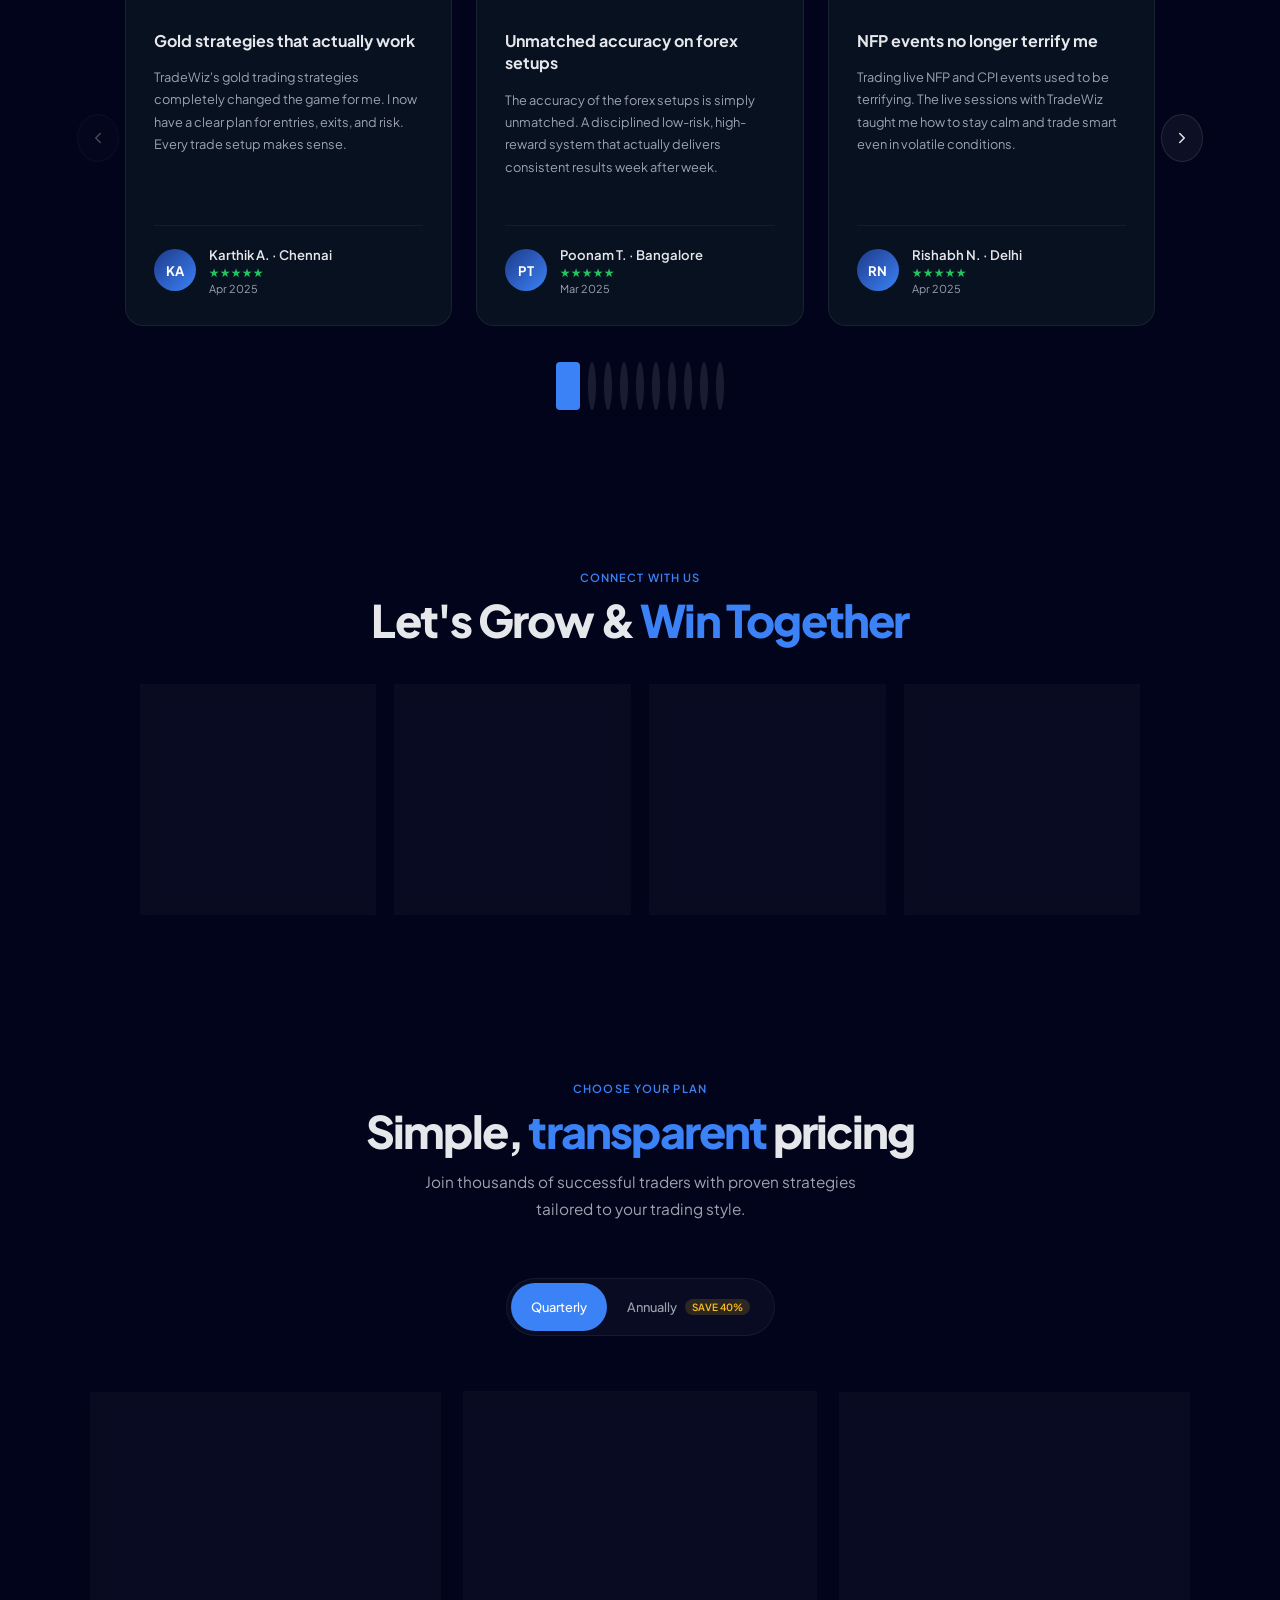
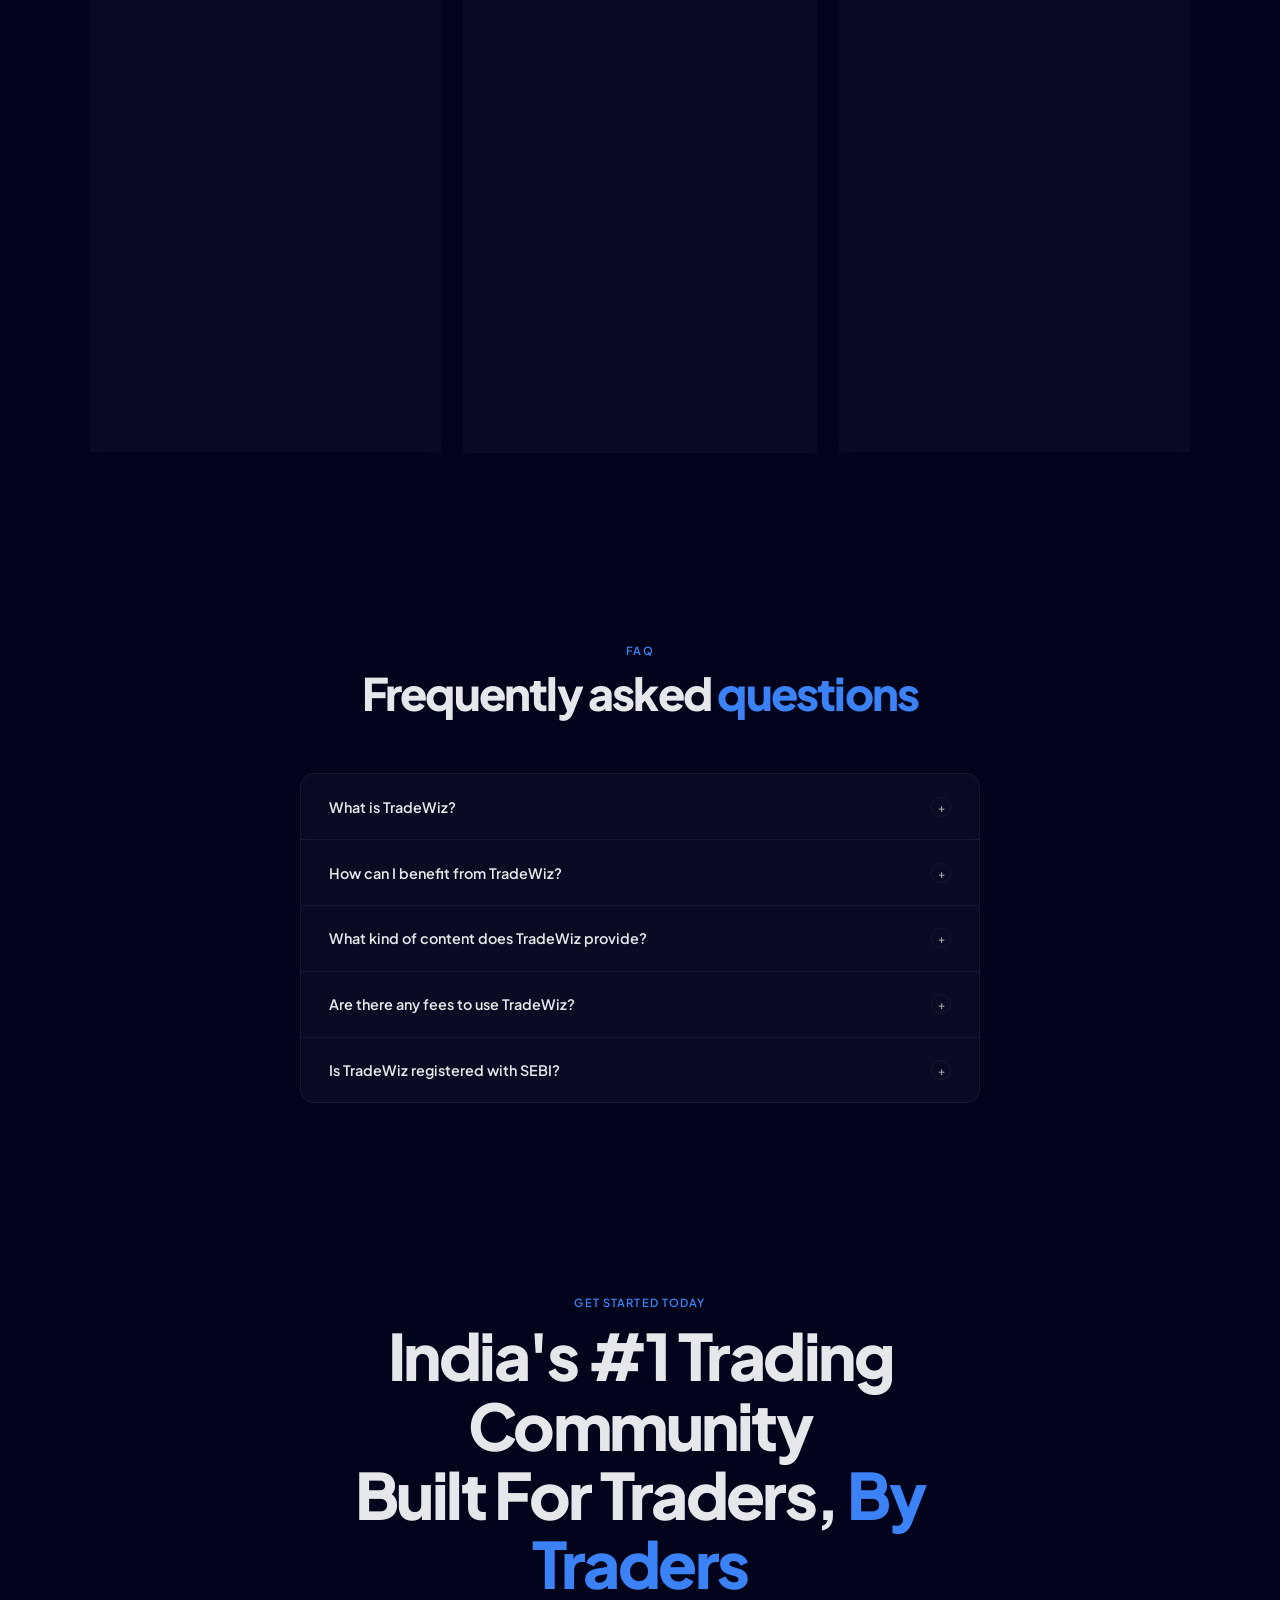
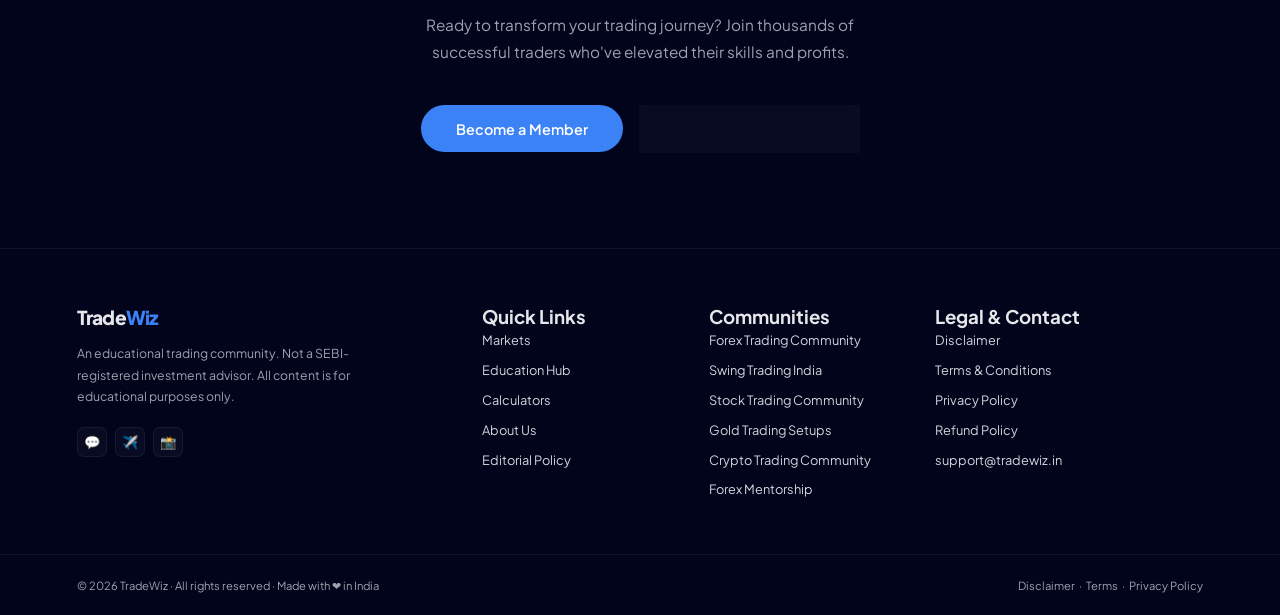
==== commit 1ab497f5: "feat: complete technical SEO implementation, E-E-A-T trust infrastructure, educational hub & sitemap" ====
--- a/index.html
+++ b/index.html
@@ -217,11 +217,10 @@
     <a href="/" class="nav-logo">Trade<span>Wiz</span></a>
     <ul class="nav-links">
       <li><a href="#we-trade">Markets</a></li>
-      <li><a href="#features">Features</a></li>
-      <li><a href="#performance">Performance</a></li>
-      <li><a href="#testimonials">Reviews</a></li>
-      <li><a href="#pricing">Pricing</a></li>
-      <li><a href="/calculator">Calculator</a></li>
+      <li><a href="/education">Education Hub</a></li>
+      <li><a href="/calculator">Calculators</a></li>
+      <li><a href="/about">About Us</a></li>
+      <li><a href="/editorial-policy">Editorial Policy</a></li>
       <li><a href="#pricing" class="nav-cta">Become a Member</a></li>
     </ul>
     <button class="nav-hamburger" id="hamburger" aria-label="Menu">
@@ -232,11 +231,10 @@
   <!-- MOBILE OVERLAY NAV -->
   <div class="mobile-nav" id="mobileNav">
     <a href="#we-trade">Markets</a>
-    <a href="#features">Features</a>
-    <a href="#performance">Performance</a>
-    <a href="#testimonials">Reviews</a>
-    <a href="#pricing">Pricing</a>
-    <a href="/calculator">Calculator</a>
+    <a href="/education">Education Hub</a>
+    <a href="/calculator">Calculators</a>
+    <a href="/about">About Us</a>
+    <a href="/editorial-policy">Editorial Policy</a>
     <a href="#pricing" class="m-cta">Become a Member</a>
   </div>
 
@@ -1297,9 +1295,10 @@
       <h3>Quick Links</h3>
       <ul>
         <li><a href="#we-trade">Markets</a></li>
-        <li><a href="#features">Features</a></li>
-        <li><a href="calculator.html">Calculators</a></li>
-        <li><a href="#pricing">Pricing</a></li>
+        <li><a href="/education">Education Hub</a></li>
+        <li><a href="/calculator">Calculators</a></li>
+        <li><a href="/about">About Us</a></li>
+        <li><a href="/editorial-policy">Editorial Policy</a></li>
       </ul>
     </div>
     <div class="fc">
@@ -1309,31 +1308,24 @@
         <li><a href="/swing-trading-india">Swing Trading India</a></li>
         <li><a href="/stock-trading-community">Stock Trading Community</a></li>
         <li><a href="/gold-trading-setups">Gold Trading Setups</a></li>
+        <li><a href="/crypto-trading-community">Crypto Trading Community</a></li>
         <li><a href="/forex-mentorship">Forex Mentorship</a></li>
       </ul>
     </div>
     <div class="fc">
-      <h3>Legal</h3>
+      <h3>Legal &amp; Contact</h3>
       <ul>
-        <li><a href="disclaimer.html">Disclaimer</a></li>
-        <li><a href="terms.html">Terms &amp; Conditions</a></li>
-        <li><a href="privacy.html">Privacy Policy</a></li>
-        <li><a href="refund.html">Refund Policy</a></li>
+        <li><a href="/disclaimer">Disclaimer</a></li>
+        <li><a href="/terms">Terms &amp; Conditions</a></li>
+        <li><a href="/privacy">Privacy Policy</a></li>
+        <li><a href="/refund">Refund Policy</a></li>
+        <li><a href="mailto:support@tradewiz.in">support@tradewiz.in</a></li>
       </ul>
     </div>
-    <div class="fc">
-      <h3>Contact</h3>
-      <ul>
-        <li><a href="tel:+917011957726">+91 70119 57726</a></li>
-        <li><a href="https://wa.me/917011957726">WhatsApp Us</a></li>
-        <li><a href="mailto:support@tradewiz.in">support@tradewiz.in</a></li>
-        <li><a href="#">Mon–Sun · 9AM – 9PM</a></li>
-      </ul>
-    </div>
   </footer>
-  <div class="fbot"><span>© 2025 TradeWiz · All rights reserved · Made with ❤ in India</span><span><a
-        href="disclaimer.html">Disclaimer</a> &nbsp;·&nbsp; <a href="terms.html">Terms</a> &nbsp;·&nbsp; <a
-        href="privacy.html">Privacy</a></span></div>
+  <div class="fbot"><span>© 2026 TradeWiz · All rights reserved · Made with ❤ in India</span><span><a
+        href="/disclaimer">Disclaimer</a> &nbsp;·&nbsp; <a href="/terms">Terms</a> &nbsp;·&nbsp; <a
+        href="/privacy">Privacy Policy</a></span></div>
 
 
 
